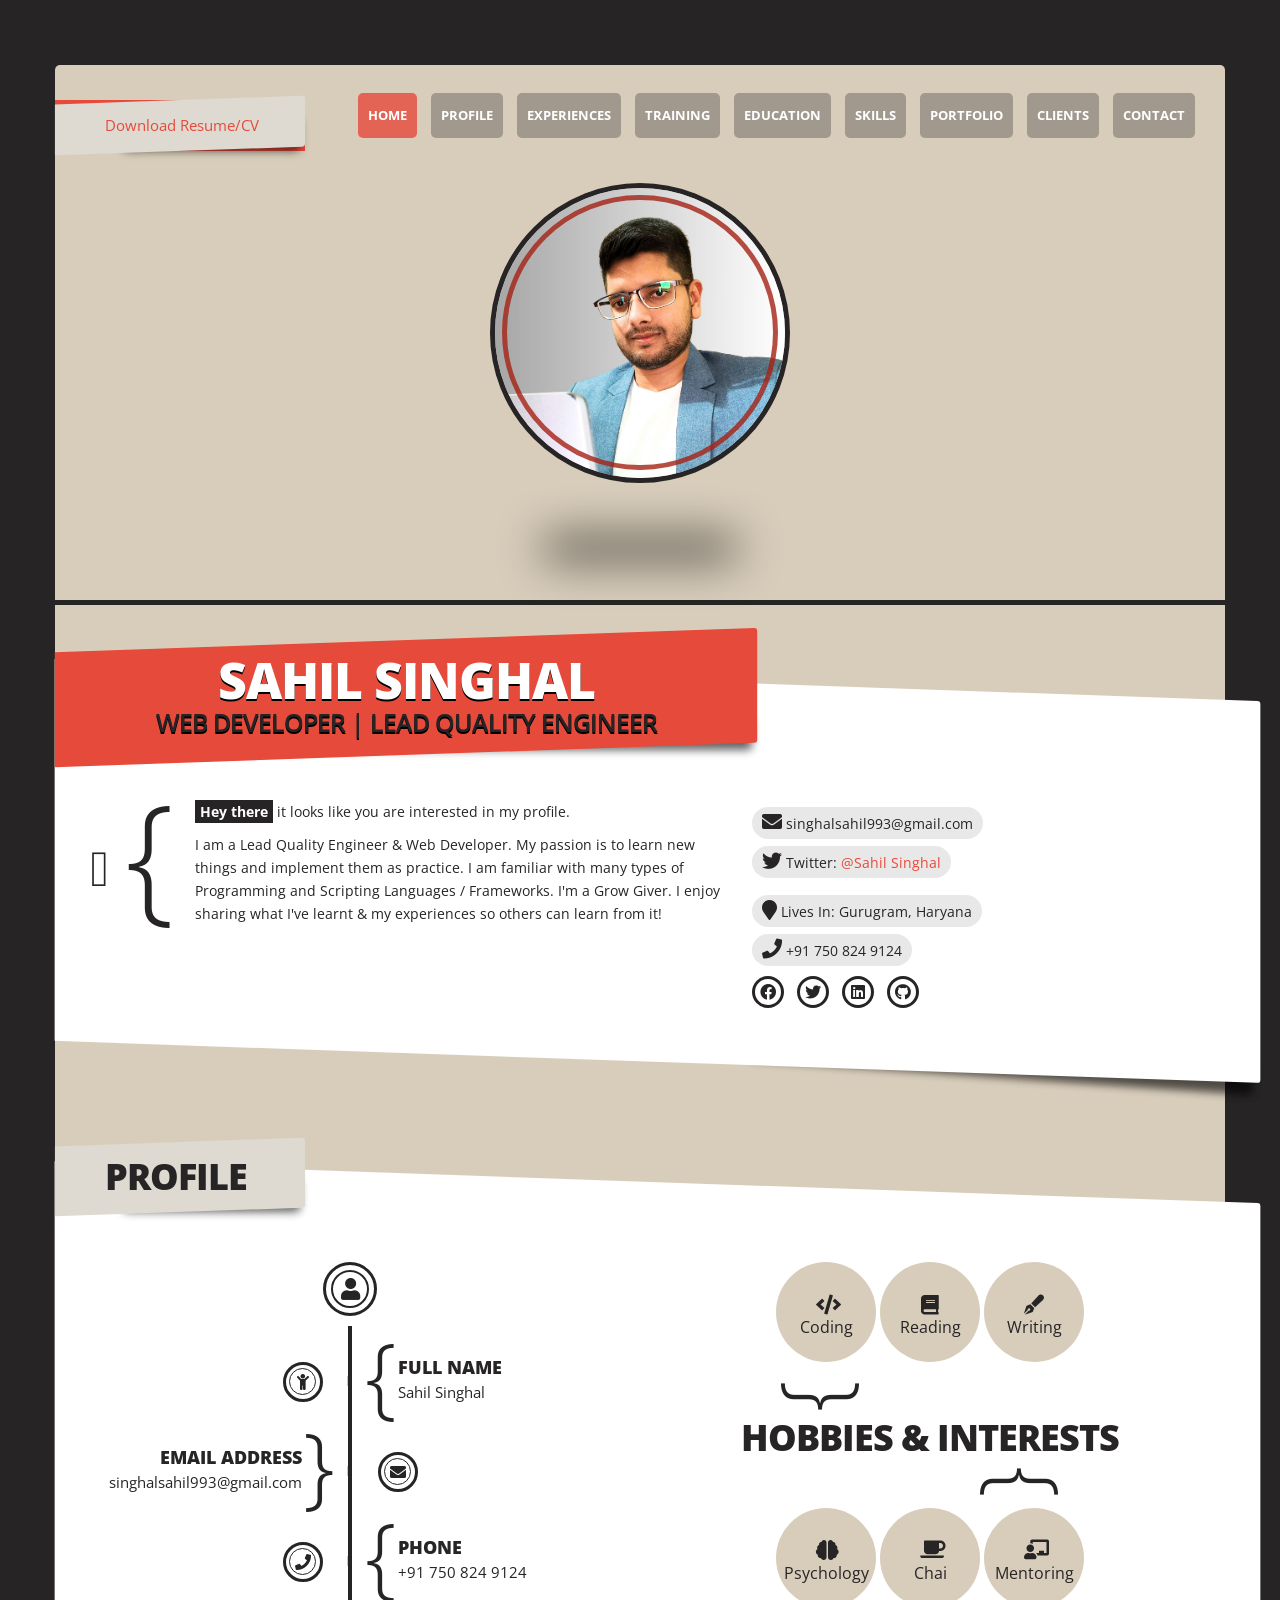
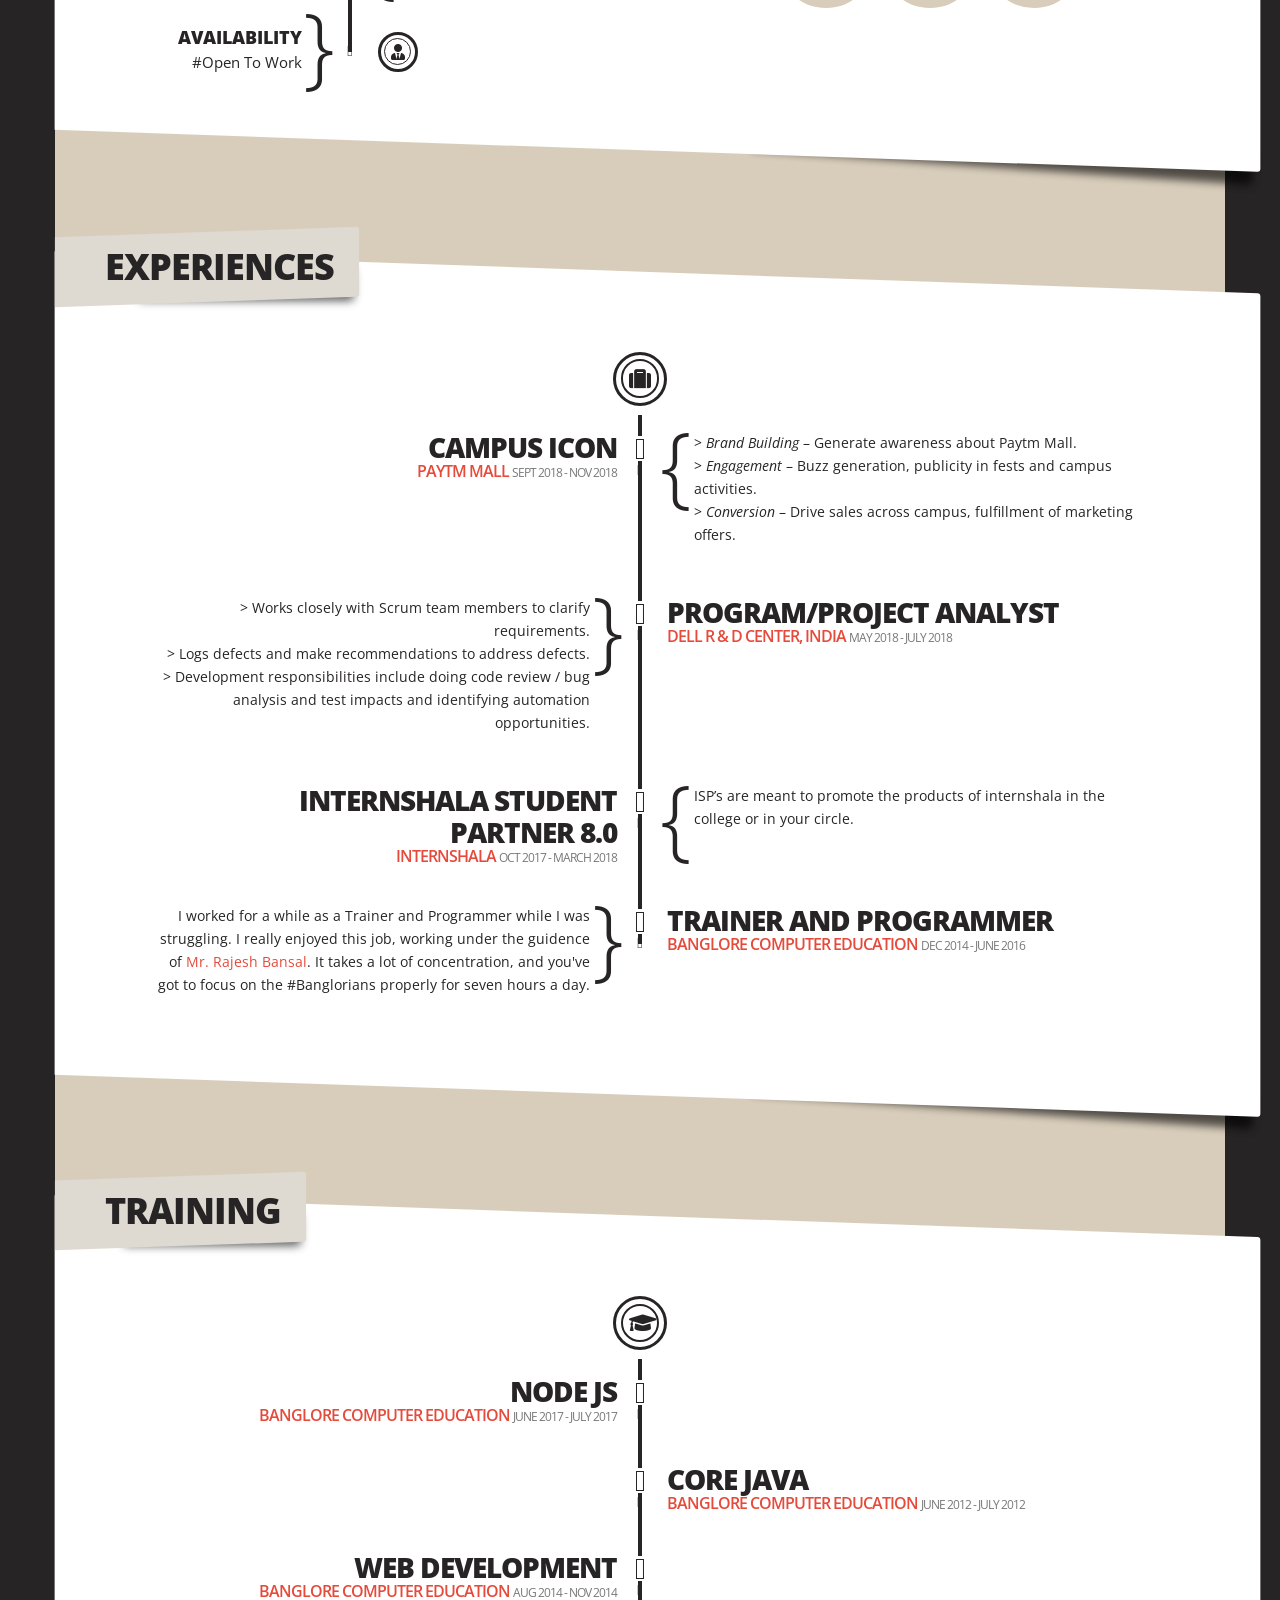
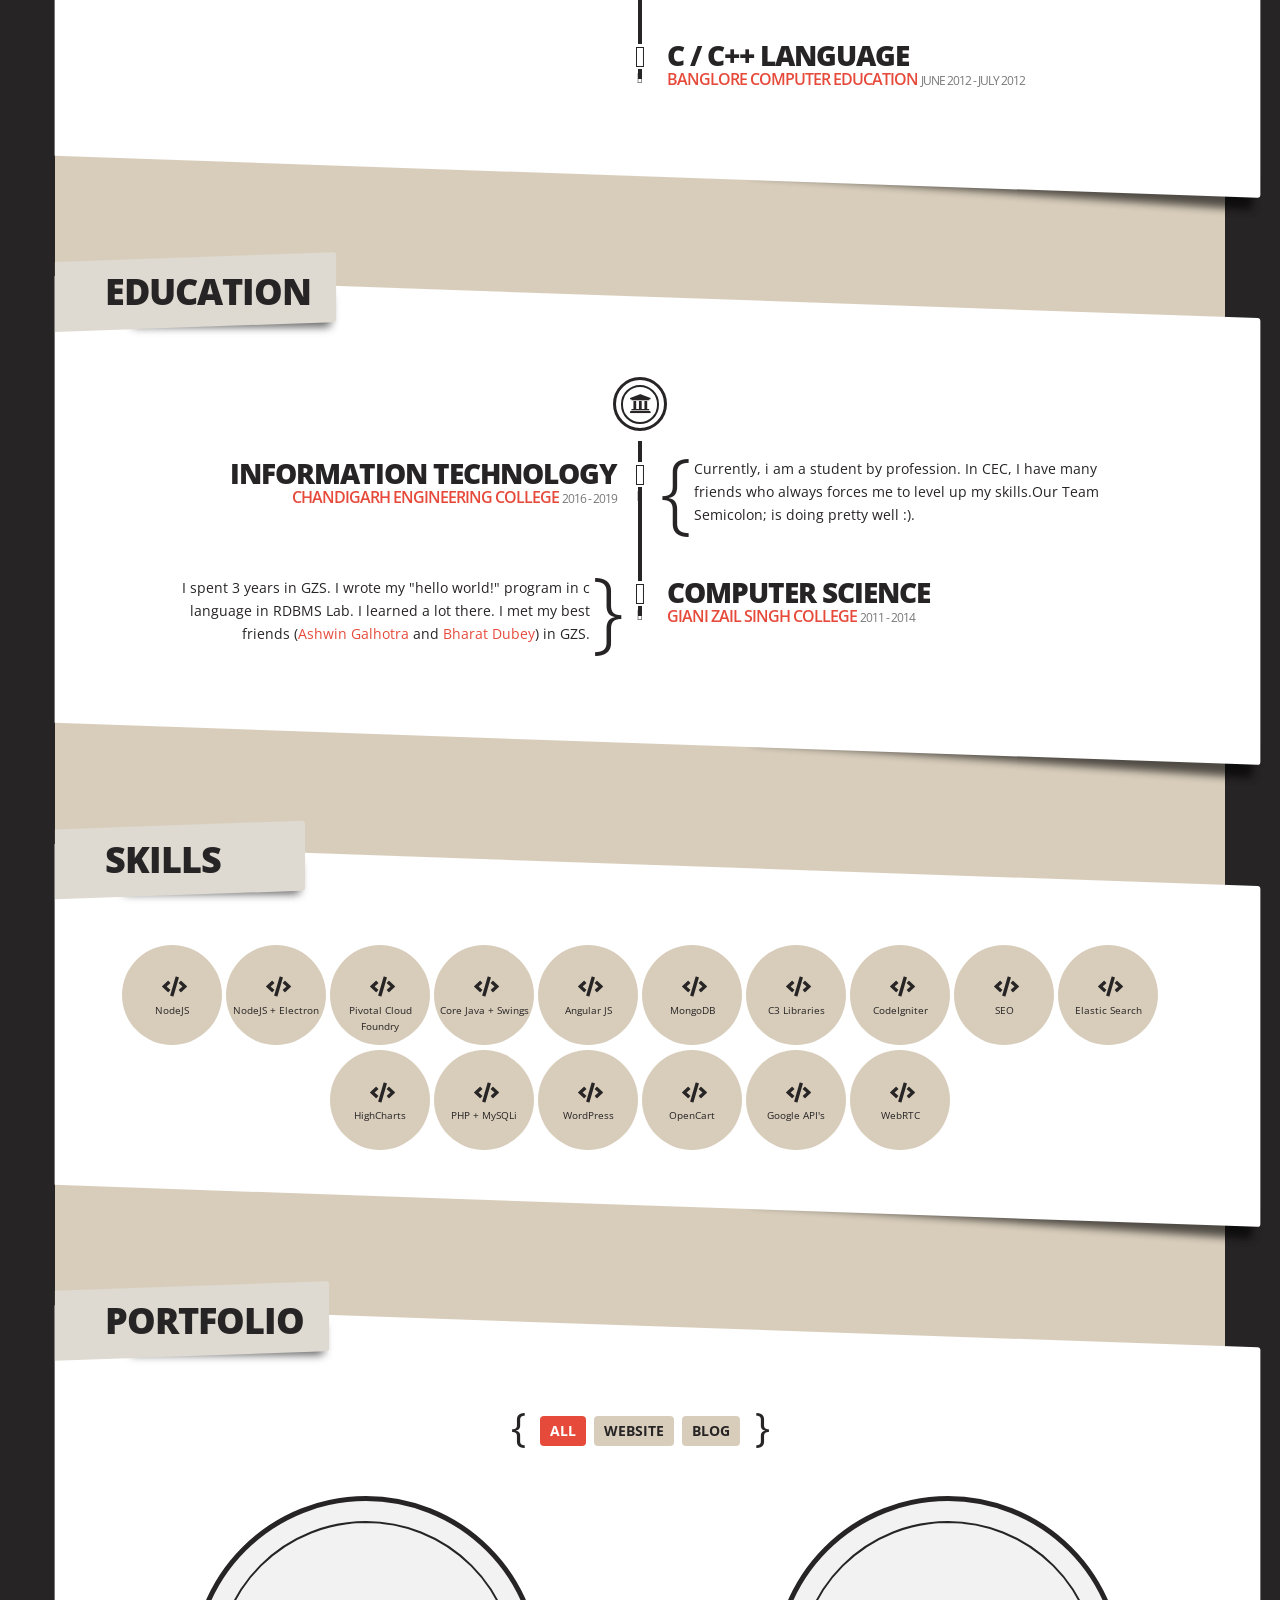
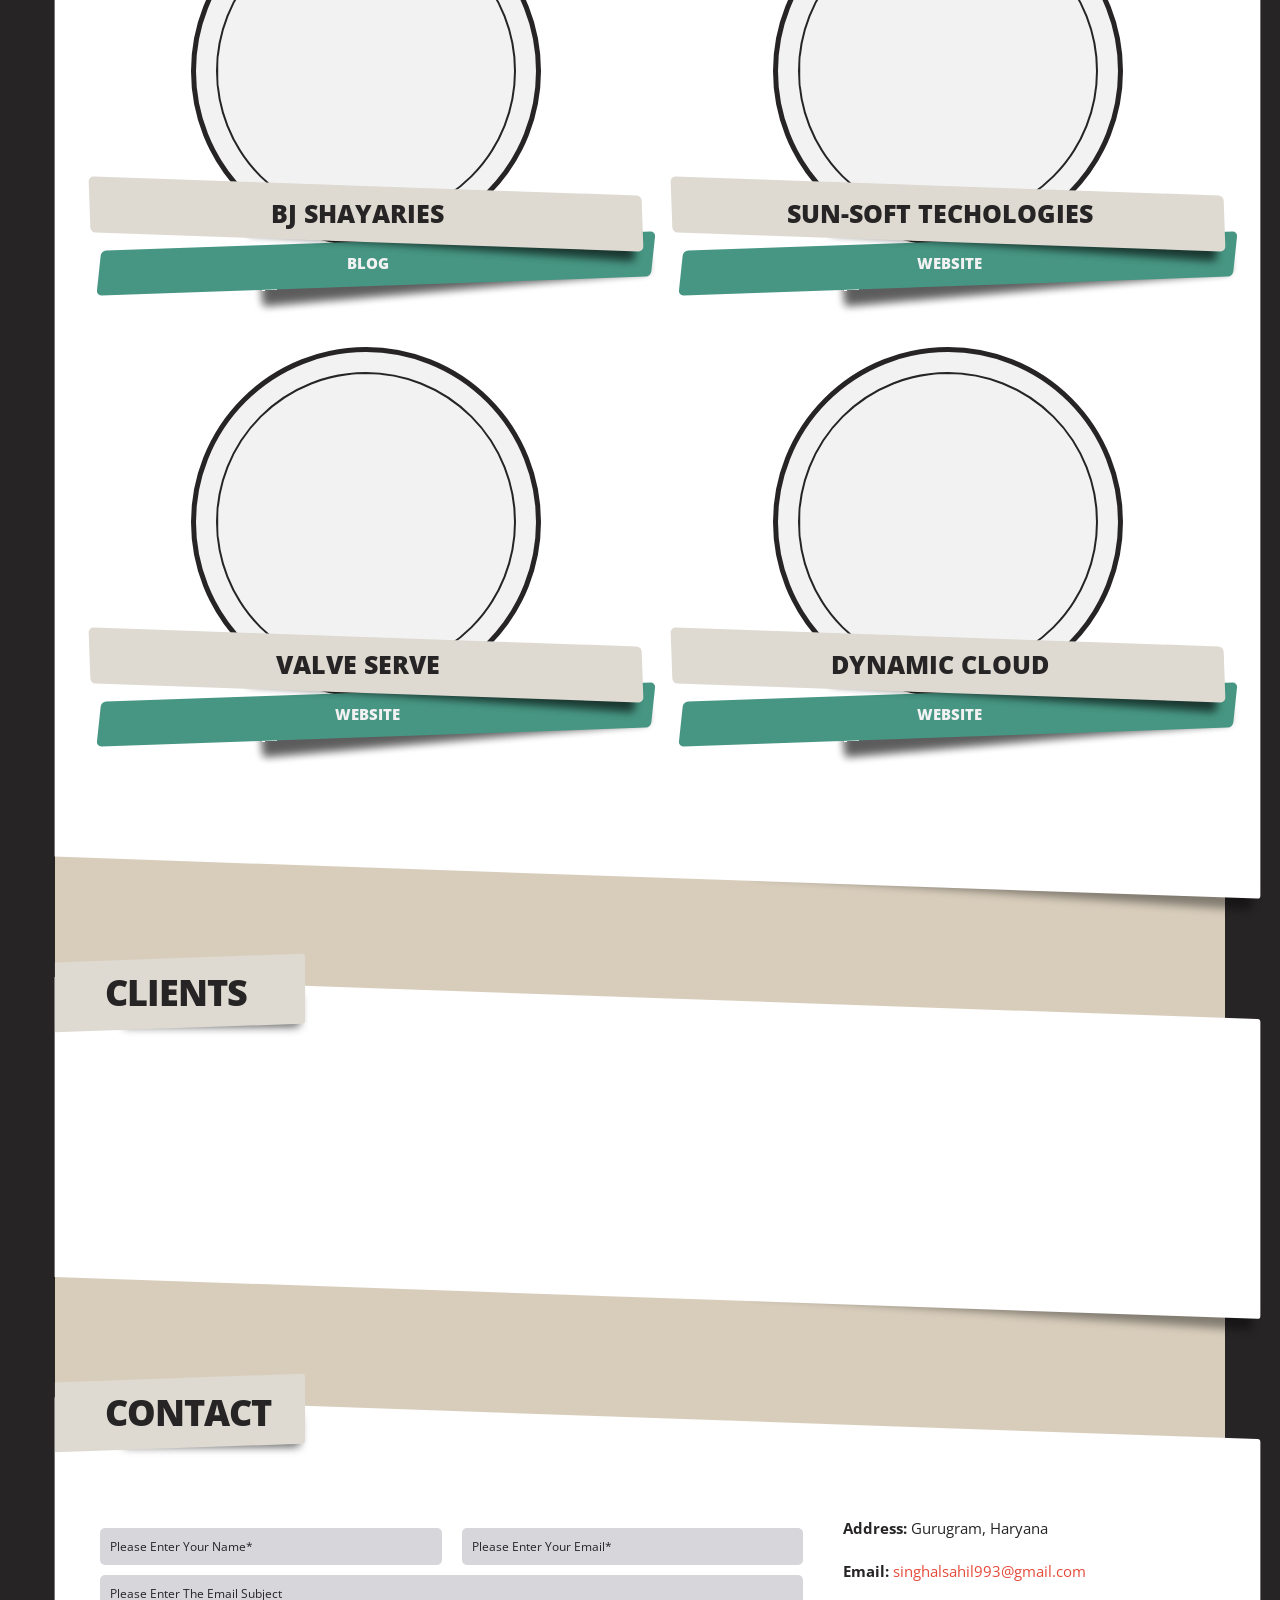
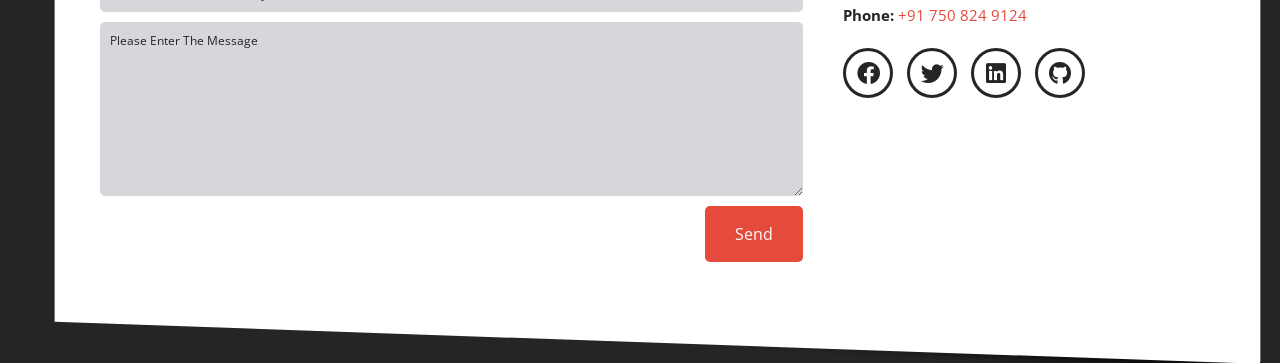
==== Backup.html @ 52795322 "Fixes" ====
<!DOCTYPE html>
<html>

<head>
  <meta http-equiv="Content-Type" content="text/html; charset=UTF-8">
  <title>Er.Sahil Singhal</title>
  <meta name="author" content="Sahil Singhal | Web Developer | Lead Quality Engineer">
  <meta name="keywords" content="Sahil Singhal, Web Developer & Lead Quality Engineer, Cognizant Technology Solutions">
  <meta name="robots" content="all">
  <link href="css" rel="stylesheet" type="text/css">
  <meta name="viewport" content="width=device-width, initial-scale=1.0">
  <link rel="stylesheet" href="./css/prettyPhoto.css">
  <link rel="stylesheet" href="./css/animate.css">
  <link rel="shortcut icon" href="favicon.ico" type="image/x-icon">
  <link rel="icon" href="favicon.ico" type="image/x-icon">
  <link rel="shortcut icon" href="favicon.ico">
  <link rel="apple-touch-icon" href="favicon.ico">
  <link rel="apple-touch-icon" sizes="72x72" href="favicon.ico">
  <link rel="apple-touch-icon" sizes="114x114" href="favicon.ico">
  <link rel="apple-touch-icon" sizes="144x144" href="favicon.ico">
  <link href='https://fonts.googleapis.com/css?family=Open+Sans:300,700,800,400,600' rel='stylesheet' type='text/css'>
  <link rel="stylesheet" href="https://use.fontawesome.com/releases/v5.3.1/css/all.css"
    integrity="sha384-mzrmE5qonljUremFsqc01SB46JvROS7bZs3IO2EmfFsd15uHvIt+Y8vEf7N7fWAU" crossorigin="anonymous">
  <link rel="stylesheet" href="./css/stylesheet.css">
  <script async src="https://www.googletagmanager.com/gtag/js?id=UA-109072875-1"></script>
  <script src="https://kit.fontawesome.com/14c52184c4.js" crossorigin="anonymous"></script>
  <script>
    window.dataLayer = window.dataLayer || [];
    function gtag() { dataLayer.push(arguments); }
    gtag('js', new Date());
    gtag('config', 'UA-109072875-1');
  </script>
</head>
<div class="wrapper">
  <div class="container">
    <header id="home">
      <div class="head-image bg-image"
        style="background-position: center center; background-image: url('images/head-image.jpg'); background-size: cover; background-repeat: no-repeat; height: 535px;">
        <div class="avatar wow bounceInDown animated" style="visibility: visible; animation-name: bounceInDown;">
          <img alt="avatar" src="images/Sahil Singhal.jpg" style="height:100%;">
        </div>
      </div>
      <div class="sticky-paper-head has-shadow" style="background-color: #e64a3b;">
        <div class="content">
          <a target="_blank" href="#">Download Resume/CV</a>
        </div>
        <div class="shadow"></div>
      </div>
      <div class="col-xs-12 nav-menu top-menu-holder">
        <nav class="hidden-xs visible-lg">
          <ul class="nav">
            <li class="active">
              <a href="#home" address="true">Home</a>
            </li>
            <li>
              <a href="#profile" address="true">Profile</a>
            </li>
            <li>
              <a href="#experiences" address="true">Experiences</a>
            </li>
            <li>
              <a href="#training" address="true">Training</a>
            </li>
            <li class="">
              <a href="#education" address="true">Education</a>
            </li>
            <li class="">
              <a href="#skills" address="true">Skills</a>
            </li>
            <li>
              <a href="#portfolio" address="true">Portfolio</a>
            </li>
            <li>
              <a href="#clients" address="true">Clients</a>
            </li>
            <li>
              <a href="#contact" address="true">Contact</a>
            </li>
          </ul>
        </nav>
        <select class="top-drop-menu nav visible-md visible-sm visible-xs hidden-lg">
          <option value="#home" selected="selected">
            Home
          </option>
          <option value="#profile">
            Profile
          </option>
          <option value="#experiences">
            Experiences
          </option>
          <option value="#training">
            Training
          </option>
          <option value="#education">
            Education
          </option>
          <option value="#skills">
            Skills
          </option>
          <option value="#portfolio">
            Portfolio
          </option>
          <option value="#clients">
            Clients
          </option>
          <option value="#contact">
            Contact
          </option>
        </select>
      </div>
    </header>
    <section id="info" class="big-name">
      <div class="sticky-paper-head has-shadow">
        <div class="content">
          <h1 id="websitename" style="color: #fff;">Sahil Singhal</h1>
          <div class="short-tag">
            Web Developer | Lead Quality Engineer
          </div>
        </div>
        <div class="shadow"></div>
      </div>
      <div class="sticky-paper-body has-shadow">
        <div class="content">
          <div class="row">
            <div class="col-xs-12 col-md-7">
              <div class="le-paragraph">
                <p>
                  <strong>Hey there</strong> it looks like you are interested in my profile.
                </p>
                <p>
                  I am a Lead Quality Engineer & Web Developer. My passion is to learn new things and implement them as
                  practice. I am familiar with many types of Programming and Scripting Languages / Frameworks. I'm a
                  Grow Giver. I enjoy sharing what I've learnt &amp;
                  my experiences so others can learn from it!
                </p>
              </div>
            </div>
            <div class="col-xs-12 col-md-5">
              <div class="tabled-info-holder">
                <ul class="info-holder">
                  <li>
                    <div class="info-item">
                      <i class="fa fa-envelope"></i>
                      <span style="text-transform: none;">singhalsahil993@gmail.com</span>
                    </div>
                  </li>
                  <li>
                    <div class="info-item">
                      <i class="fab fa-twitter"></i>
                      <span>Twitter: <a target="_blank" href="http://www.twitter.com">@Sahil Singhal</a></span>
                    </div>
                  </li>
                </ul>
                <ul class="info-holder">
                  <li>
                    <div class="info-item">
                      <i class="fa fa-map-marker"></i>
                      <span>Lives In: Gurugram, Haryana</span>
                    </div>
                  </li>
                  <li>
                    <div class="info-item">
                      <i class="fa fa-phone"></i>
                      <span>+91 750 824 9124</span>
                    </div>
                  </li>
                </ul>
                <div class="social-icons small">
                  <ul>
                    <li>
                      <a target="_blank" class="fab fa-facebook" href="https://www.facebook.com/Sahil Singhal"></a>
                    </li>
                    <li>
                      <a target="_blank" class="fab fa-twitter" href="https://twitter.com/Sahil Singhal"></a>
                    </li>
                    <li>
                      <a target="_blank" class="fab fa-linkedin"
                        href="https://www.linkedin.com/in/sahil-singhal-7911a9175/"></a>
                    </li>
                    <li>
                      <a target="_blank" class="fab fa-github" href="https://github.com/Sahil Singhal"></a>
                    </li>
                  </ul>
                </div>
              </div>
            </div>
          </div>
        </div>
        <div class="shadow"></div>
      </div>
    </section>
    <hr class="le-hr">
    <section id="profile">
      <div class="sticky-paper-head has-shadow">
        <div class="content">
          <h1>profile</h1>
        </div>
        <div class="shadow"></div>
      </div>
      <div class="sticky-paper-body has-shadow">
        <div class="content">
          <div class="row">
            <div class="col-xs-12 col-lg-6">
              <div class="timeline-holder wow bounceInUp animated"
                style="visibility: visible; animation-name: bounceInUp;">
                <div class="timeline-head">
                  <div class="icon">
                    <i class="fa fa-user"></i>
                  </div>
                </div>
                <div class="timeline-body">
                  <div class="profile-item timeline-item">
                    <div class="icon-item left">
                      <div class="circular-icon">
                        <i class="fa fa-child"></i>
                      </div>
                    </div>
                    <div class="profile-content timeline-content right">
                      <label>full name</label>
                      <div class="value">Sahil Singhal</div>
                    </div>
                  </div>
                  <div class="profile-item timeline-item">
                    <div class="icon-item right">
                      <div class="circular-icon">
                        <i class="fa fa-envelope"></i>
                      </div>
                    </div>
                    <div class="profile-content timeline-content left">
                      <label>email address</label>
                      <div class="value" style="text-transform: none;">singhalsahil993@gmail.com
                      </div>
                    </div>
                  </div>
                  <div class="profile-item timeline-item">
                    <div class="icon-item left">
                      <div class="circular-icon">
                        <i class="fa fa-phone"></i>
                      </div>
                    </div>
                    <div class="profile-content timeline-content right">
                      <label>Phone</label>
                      <div class="value">+91 750 824 9124</div>
                    </div>
                  </div>
                  <div class="profile-item timeline-item">
                    <div class="icon-item right">
                      <div class="circular-icon left">
                        <i class="fa fa-user-tie"></i>
                      </div>
                    </div>
                    <div class="profile-content timeline-content left">
                      <label>Availability</label>
                      <div class="value">#Open To Work</div>
                    </div>
                  </div>
                </div>
              </div>
            </div>
            <div class="col-xs-12 col-lg-6">
              <div class="interests-holder">
                <div class="interests-row big">
                  <ul>
                    <li class="wow bounceInDown animated" data-wow-delay="0.5s"
                      style="visibility: visible; animation-delay: 0.5s; animation-name: bounceInDown;">
                      <i class="fa fa-code"></i>
                      <span>Coding</span>
                    </li>
                    <li class="wow bounceInDown animated" data-wow-delay="0.6s"
                      style="visibility: visible; animation-delay: 0.6s; animation-name: bounceInDown;">
                      <i class="fa fa-book"></i>
                      <span>Reading</span>
                    </li>
                    <li class="wow bounceInDown animated" data-wow-delay="0.7s"
                      style="visibility: visible; animation-delay: 0.7s; animation-name: bounceInDown;">
                      <i class="fa fa-pen-fancy"></i>
                      <span>Writing</span>
                    </li>
                  </ul>
                </div>
                <div class="title wow fadeIn animated" style="visibility: visible; animation-name: fadeIn;">
                  <h1>hobbies &amp; interests</h1>
                </div>
                <div class="interests-row big">
                  <ul>
                    <li class="wow bounceInDown animated" data-wow-delay="0.2s"
                      style="visibility: visible; animation-delay: 0.2s; animation-name: bounceInDown;">
                      <i class="fa fa-brain"></i>
                      <span> Psychology </span>
                    </li>
                    <li class="wow bounceInDown animated" data-wow-delay="0.3s"
                      style="visibility: visible; animation-delay: 0.3s; animation-name: bounceInDown;">
                      <i class="fa fa-coffee"></i>
                      <span>Chai</span>
                    </li>
                    <li class="wow bounceInDown animated" data-wow-delay="0.4s"
                      style="visibility: visible; animation-delay: 0.4s; animation-name: bounceInDown;">
                      <i class="fa fa-chalkboard-teacher"></i>
                      <span>Mentoring</span>
                    </li>
                  </ul>
                </div>
              </div>
            </div>
          </div>
        </div>
        <div class="shadow"></div>
      </div>
    </section>
    <hr class="le-hr">
    <section id="experiences">
      <div class="sticky-paper-head has-shadow">
        <div class="content">
          <h1>experiences</h1>
        </div>
        <div class="shadow"></div>
      </div>
      <div class="sticky-paper-body has-shadow">
        <div class="content">
          <div class="row">
            <div class="col-xs-12">
              <div class="timeline-holder wow bounceInUp animated"
                style="visibility: visible; animation-name: bounceInUp;">
                <div class="timeline-head event-head">
                  <div class="icon">
                    <i class="fa fa-suitcase"></i>
                  </div>
                </div>
                <div class="timeline-body">
                  <div class="event-item timeline-item">
                    <div class="event-title left">
                      <h1>Campus Icon</h1>
                      <h4><a href="https://paytmmall.com/" target="_blank">Paytm Mall</a> <small>Sept 2018 - Nov
                          2018</small></h4>
                    </div>
                    <div class="event-content timeline-content right">
                      <p>
                        > <em>Brand Building​</em> – Generate awareness about Paytm Mall.
                        <br> > <em>Engagement​ ​</em>– Buzz generation, publicity in fests and campus activities.
                        <br> > <em>Conversion​</em> ​– Drive sales across campus, fulfillment of marketing offers.
                      </p>
                    </div>
                  </div>
                  <div class="event-item timeline-item">
                    <div class="event-content timeline-content left">
                      <p>
                        &gt; Works closely with Scrum team members to clarify requirements.
                        <br> &gt; Logs defects and make recommendations to address defects.
                        <br> &gt; Development responsibilities include doing code review / bug analysis and test impacts
                        and identifying automation opportunities.
                      </p>
                    </div>
                    <div class="event-title right">
                      <h1>Program/Project Analyst</h1>
                      <h4><a href="https://goo.gl/maps/J6qyuj6RqC42" target="_blank">Dell R &amp; D Center, India</a>
                        <small>May 2018 - July 2018</small>
                      </h4>
                    </div>
                  </div>
                  <div class="event-item timeline-item">
                    <div class="event-title left">
                      <h1>Internshala Student Partner 8.0</h1>
                      <h4><a href="http://internshala.com/" target="_blank">Internshala</a> <small>Oct 2017 - March
                          2018</small></h4>
                    </div>
                    <div class="event-content timeline-content right">
                      <p>
                        ISP’s are meant to promote the products of internshala in the college or in your circle.
                      </p>
                    </div>
                  </div>
                  <div class="event-item timeline-item">
                    <div class="event-content timeline-content left">
                      <p>
                        I worked for a while as a Trainer and Programmer while I was struggling. I really enjoyed this
                        job, working under the guidence of <a href="https://www.facebook.com/rajesh.scjp"
                          target="_blank">Mr. Rajesh Bansal</a>.
                        It takes a lot of concentration, and you've got to focus on the #Banglorians properly for seven
                        hours a day.
                      </p>
                    </div>
                    <div class="event-title right">
                      <h1>Trainer and Programmer</h1>
                      <h4><a href="http://banglorecomputereducation.com/" target="_blank">Banglore Computer
                          Education</a> <small>Dec 2014 - June 2016</small></h4>
                    </div>
                  </div>
                </div>
              </div>
            </div>
          </div>
        </div>
        <div class="shadow"></div>
      </div>
    </section>
    <hr class="le-hr">
    <section id="training">
      <div class="sticky-paper-head has-shadow">
        <div class="content">
          <h1>Training</h1>
        </div>
        <div class="shadow"></div>
      </div>
      <div class="sticky-paper-body has-shadow">
        <div class="content">
          <div class="row">
            <div class="col-xs-12">
              <div class="timeline-holder wow bounceInUp animated"
                style="visibility: visible; animation-name: bounceInUp;">
                <div class="timeline-head event-head">
                  <div class="icon">
                    <i class="fa fa-graduation-cap"></i>
                  </div>
                </div>
                <div class="timeline-body">
                  <!--Node Js-->
                  <div class="event-item timeline-item">
                    <div class="event-title left">
                      <h1>Node Js</h1>
                      <h4><a href="http://banglorecomputereducation.com/" target="_blank">Banglore Computer
                          Education</a> <small>June 2017 - July 2017</small></h4>
                    </div>
                  </div>
                  <!--Core Java-->
                  <div class="event-item timeline-item">
                    <div class="event-content timeline-content left myleft"></div>
                    <div class="event-title right">
                      <h1>Core Java</h1>
                      <h4><a href="http://banglorecomputereducation.com/" target="_blank">Banglore Computer
                          Education</a> <small>June 2012 - July 2012</small></h4>
                    </div>
                  </div>
                  <!--Web Development-->
                  <div class="event-item timeline-item">
                    <div class="event-title left">
                      <h1>Web Development</h1>
                      <h4><a href="http://banglorecomputereducation.com/" target="_blank">Banglore Computer
                          Education</a> <small>Aug 2014 - Nov 2014</small></h4>
                    </div>
                  </div>
                  <!--C/C++-->
                  <div class="event-item timeline-item">
                    <div class="event-content timeline-content left myleft"></div>
                    <div class="event-title right">
                      <h1>C / C++ Language</h1>
                      <h4><a href="http://banglorecomputereducation.com/" target="_blank">Banglore Computer
                          Education</a> <small>June 2012 - July 2012</small></h4>
                    </div>
                  </div>
                </div>
              </div>
            </div>
          </div>
        </div>
        <div class="shadow"></div>
      </div>
    </section>
    <hr class="le-hr">
    <section id="education">
      <div class="sticky-paper-head has-shadow">
        <div class="content">
          <h1>education</h1>
        </div>
        <div class="shadow"></div>
      </div>
      <div class="sticky-paper-body has-shadow">
        <div class="content">
          <div class="row">
            <div class="col-xs-12">
              <div class="timeline-holder wow bounceInUp animated"
                style="visibility: visible; animation-name: bounceInUp;">
                <div class="timeline-head event-head">
                  <div class="icon">
                    <i class="fa fa-university"></i>
                  </div>
                </div>
                <div class="timeline-body">
                  <div class="event-item timeline-item">
                    <div class="event-title left">
                      <h1>information technology</h1>
                      <h4><a href="http://www.cgc.edu.in/" target="_blank">Chandigarh Engineering College </a><small>
                          2016 - 2019</small></h4>
                    </div>
                    <div class="event-content timeline-content right">
                      <p>
                        Currently, i am a student by profession. In CEC, I have many friends who always forces me to
                        level up my skills.Our Team Semicolon; is doing pretty well :).
                      </p>
                    </div>
                  </div>
                  <div class="event-item timeline-item">
                    <div class="event-content timeline-content left">
                      <p>
                        I spent 3 years in GZS. I wrote my "hello world!" program in c language in RDBMS Lab. I learned
                        a lot there. I met my best friends (<a href="https://www.facebook.com/ashwin.galhotra"
                          target="_blank">Ashwin Galhotra</a> and <a href="https://www.facebook.com/bhanu.dubey.338"
                          target="_blank"> Bharat Dubey</a>) in GZS.
                      </p>
                    </div>
                    <div class="event-title right">
                      <h1>Computer Science</h1>
                      <h4><a href="http://gzscampus.org/" target="_blank">Giani Zail Singh College </a> <small>2011 -
                          2014</small></h4>
                    </div>
                  </div>
                </div>
              </div>
            </div>
          </div>
        </div>
        <div class="shadow"></div>
      </div>
    </section>
    <hr class="le-hr">
    <section id="skills">
      <div class="sticky-paper-head has-shadow">
        <div class="content">
          <h1>skills</h1>
        </div>
        <div class="shadow"></div>
      </div>
      <div class="sticky-paper-body has-shadow">
        <div class="content">
          <div class="row">
            <div class="col-xs-12">
              <div class="interests-row big">
                <ul id="skillslist">
                  <a href="https://nodejs.org/" target="_blank">
                    <li class="wow bounceInDown animated animated" data-wow-delay="0.5s"
                      style="visibility: visible; animation-delay: 0.5s; animation-name: bounceInDown;">
                      <i class="fa fa-code"></i>
                      <span>NodeJS</span>
                    </li>
                  </a>
                  <a href="https://electron.atom.io/" target="_blank">
                    <li class="wow bounceInDown animated animated" data-wow-delay="0.5s"
                      style="visibility: visible; animation-delay: 0.5s; animation-name: bounceInDown;">
                      <i class="fa fa-code"></i>
                      <span>NodeJS + Electron</span>
                    </li>
                  </a>
                  <a href="http://www.pivotal.io/" target="_blank">
                    <li class="wow bounceInDown animated animated" data-wow-delay="0.5s"
                      style="visibility: visible; animation-delay: 0.5s; animation-name: bounceInDown;">
                      <i class="fa fa-code"></i>
                      <span>Pivotal Cloud Foundry</span>
                    </li>
                  </a>
                  <a href="https://www.java.com/en/" target="_blank">
                    <li class="wow bounceInDown animated animated" data-wow-delay="0.5s"
                      style="visibility: visible; animation-delay: 0.5s; animation-name: bounceInDown;">
                      <i class="fa fa-code"></i>
                      <span>Core Java + Swings</span>
                    </li>
                  </a>
                  <a href="https://angularjs.org/" target="_blank">
                    <li class="wow bounceInDown animated animated" data-wow-delay="0.5s"
                      style="visibility: visible; animation-delay: 0.5s; animation-name: bounceInDown;">
                      <i class="fa fa-code"></i>
                      <span>Angular JS</span>
                    </li>
                  </a>
                  <a href="https://www.mongodb.com/" target="_blank">
                    <li class="wow bounceInDown animated animated" data-wow-delay="0.5s"
                      style="visibility: visible; animation-delay: 0.5s; animation-name: bounceInDown;">
                      <i class="fa fa-code"></i>
                      <span>MongoDB</span>
                    </li>
                  </a>
                  <a href="http://www.c3js.org/" target="_blank">
                    <li class="wow bounceInDown animated animated" data-wow-delay="0.5s"
                      style="visibility: visible; animation-delay: 0.5s; animation-name: bounceInDown;">
                      <i class="fa fa-code"></i>
                      <span>C3 Libraries</span>
                    </li>
                  </a>
                  <a href="https://www.codeigniter.com/" target="_blank">
                    <li class="wow bounceInDown animated animated" data-wow-delay="0.5s"
                      style="visibility: visible; animation-delay: 0.5s; animation-name: bounceInDown;">
                      <i class="fa fa-code"></i>
                      <span>CodeIgniter</span>
                    </li>
                  </a>
                  <a href="http://searchengineland.com/guide/what-is-seo" target="_blank">
                    <li class="wow bounceInDown animated animated" data-wow-delay="0.5s"
                      style="visibility: visible; animation-delay: 0.5s; animation-name: bounceInDown;">
                      <i class="fa fa-code"></i>
                      <span>SEO</span>
                    </li>
                  </a>
                  <a href="http://www.elastic.co/" target="_blank">
                    <li class="wow bounceInDown animated animated" data-wow-delay="0.5s"
                      style="visibility: visible; animation-delay: 0.5s; animation-name: bounceInDown;">
                      <i class="fa fa-code"></i>
                      <span>Elastic Search</span>
                    </li>
                  </a>
                  <a href="http://www.highcharts.com/" target="_blank">
                    <li class="wow bounceInDown animated animated" data-wow-delay="0.5s"
                      style="visibility: visible; animation-delay: 0.5s; animation-name: bounceInDown;">
                      <i class="fa fa-code"></i>
                      <span>HighCharts</span>
                    </li>
                  </a>
                  <a href="https://www.tutorialspoint.com/php/php_and_mysql.htm" target="_blank">
                    <li class="wow bounceInDown animated animated" data-wow-delay="0.5s"
                      style="visibility: visible; animation-delay: 0.5s; animation-name: bounceInDown;">
                      <i class="fa fa-code"></i>
                      <span>PHP + MySQLi</span>
                    </li>
                  </a>
                  <a href="https://wordpress.org/" target="_blank">
                    <li class="wow bounceInDown animated animated" data-wow-delay="0.5s"
                      style="visibility: visible; animation-delay: 0.5s; animation-name: bounceInDown;">
                      <i class="fa fa-code"></i>
                      <span>WordPress</span>
                    </li>
                  </a>
                  <a href="https://www.opencart.com/" target="_blank">
                    <li class="wow bounceInDown animated animated" data-wow-delay="0.5s"
                      style="visibility: visible; animation-delay: 0.5s; animation-name: bounceInDown;">
                      <i class="fa fa-code"></i>
                      <span>OpenCart</span>
                    </li>
                  </a>
                  <a href="https://developers.google.com/maps/" target="_blank">
                    <li class="wow bounceInDown animated animated" data-wow-delay="0.5s"
                      style="visibility: visible; animation-delay: 0.5s; animation-name: bounceInDown;">
                      <i class="fa fa-code"></i>
                      <span>Google API's</span>
                    </li>
                  </a>
                  <a href="https://webrtc.org/" target="_blank">
                    <li class="wow bounceInDown animated animated" data-wow-delay="0.5s"
                      style="visibility: visible; animation-delay: 0.5s; animation-name: bounceInDown;">
                      <i class="fa fa-code"></i>
                      <span>WebRTC</span>
                    </li>
                  </a>
                </ul>
              </div>
            </div>
          </div>
        </div>
        <div class="shadow"></div>
      </div>
    </section>
    <hr class="le-hr">
    <section id="portfolio">
      <div class="sticky-paper-head has-shadow">
        <div class="content">
          <h1>portfolio</h1>
        </div>
        <div class="shadow"></div>
      </div>
      <div class="sticky-paper-body has-shadow">
        <div class="content">
          <div class="row">
            <div class="col-xs-12 col-md-12 col-lg-12 col-sm-12">
              <div class="portfolio-holder">
                <div id="filters" class="group-selectors">
                  <a class="active" href="#all" data-filter="*">all<span></span></a>
                  <a href="#website" data-filter=".website">Website<span></span></a>
                  <a href="#blog" data-filter=".blog">Blog<span></span></a>
                </div>
                <div id="portfolio-grid" class="row isotope"
                  style="position: relative; overflow: hidden; height: 916px;">
                  <figure class="col-xs-12 col-sm-6 col-md-6 portfolio-item blog isotope-item"
                    style="position: absolute; left: 0px; top: 0px; transform: translate(0px, 0px);">
                    <a href="https://bjshayaries.wordpress.com/" target="_blank">
                      <img alt="" src="images/work01.jpg" height="320" width="320">
                    </a>
                    <div class="holder">
                      <div class="paper  has-shadow title">
                        <div class="content">
                          Bj Shayaries
                        </div>
                        <div class="shadow"></div>
                      </div>
                      <div class="paper has-shadow category">
                        <div class="content">
                          Blog
                        </div>
                        <div class="shadow"></div>
                      </div>
                    </div>
                  </figure>
                  <figure class="col-xs-12 col-sm-6 col-md-6 portfolio-item website isotope-item"
                    style="position: absolute; left: 0px; top: 0px; transform: translate(388px, 0px);">
                    <a href="http://sun-softtech.com/" target="_blank">
                      <img alt="" src="images/work02.jpg" height="320" width="320">
                    </a>
                    <div class="holder">
                      <div class="paper has-shadow title">
                        <div class="content">
                          Sun-Soft Techologies
                        </div>
                        <div class="shadow"></div>
                      </div>
                      <div class="paper has-shadow category">
                        <div class="content">
                          Website
                        </div>
                        <div class="shadow"></div>
                      </div>
                    </div>
                  </figure>
                  <figure class="col-xs-12 col-sm-6 col-md-6 portfolio-item website isotope-item"
                    style="position: absolute; left: 0px; top: 0px; transform: translate(776px, 0px);">
                    <a href="http://valveserve.sa/" target="_blank">
                      <img alt="" src="images/work04.jpg" height="320" width="320">
                    </a>
                    <div class="holder">
                      <div class="paper has-shadow title">
                        <div class="content">
                          Valve Serve
                        </div>
                        <div class="shadow"></div>
                      </div>
                      <div class="paper has-shadow category">
                        <div class="content">
                          Website
                        </div>
                        <div class="shadow"></div>
                      </div>
                    </div>
                  </figure>
                  <figure class="col-xs-12 col-sm-6 col-md-6 portfolio-item website  isotope-item"
                    style="position: absolute; left: 0px; top: 0px; transform: translate(0px, 458px);">
                    <a href="http://dynamiccloud.com/" target="_blank">
                      <img alt="" src="images/work03.jpg" height="320" width="320">
                    </a>
                    <div class="holder">
                      <div class="paper has-shadow title">
                        <div class="content">
                          Dynamic Cloud
                        </div>
                        <div class="shadow"></div>
                      </div>
                      <div class="paper has-shadow category">
                        <div class="content">
                          Website
                        </div>
                        <div class="shadow"></div>
                      </div>
                    </div>
                  </figure>
                </div>
              </div>
            </div>
          </div>
        </div>
      </div>
    </section>
    <hr class="le-hr">
    <section id="clients">
      <div class="sticky-paper-head has-shadow">
        <div class="content">
          <h1>CLIENTS</h1>
        </div>
        <div class="shadow"></div>
      </div>
      <div class="sticky-paper-body has-shadow">
        <div class="content">
          <div class="row" style="background-color: white;">
            <div class="col-md-offset-1 col-sm-offset-1 col-lg-offset-1 col-md-2 col-lg-2 col-sm-2 col-xs-4"
              style="-webkit-filter: grayscale(100%); /* Safari 6.0 - 9.0 */
                filter: grayscale(90%); background-image: url('images/clients/Client 01.JPG'); background-size: contain; height:150px; background-repeat: no-repeat; background-color: #fff; background-position: center;">
            </div>
            <div class="col-md-offset-1 col-sm-offset-1 col-lg-offset-1 col-md-2 col-lg-2 col-sm-2 col-xs-4"
              style="-webkit-filter: grayscale(100%); /* Safari 6.0 - 9.0 */
                filter: grayscale(90%); background-image: url('images/clients/Client 6.jpg'); background-size: contain; height:150px; background-repeat: no-repeat; background-color: #fff; background-position: center;">
            </div>
            <div class="col-md-2 col-lg-2 col-sm-2 col-xs-4"
              style="-webkit-filter: grayscale(100%); /* Safari 6.0 - 9.0 */
                filter: grayscale(90%); background-image: url('images/clients/Client 5.png'); background-size: contain; height:150px; background-repeat: no-repeat; background-color: #fff; background-position: center;">
            </div>
            <div class="col-md-2 col-lg-2 col-sm-2 col-xs-4"
              style="-webkit-filter: grayscale(100%); /* Safari 6.0 - 9.0 */
                filter: grayscale(90%); background-image: url('images/clients/Client 3.png'); background-size: contain; height:150px; background-repeat: no-repeat; background-color: #fff; background-position: center;">
            </div>
            <div class="col-md-2 col-lg-2 col-sm-2 col-xs-4"
              style="-webkit-filter: grayscale(100%); /* Safari 6.0 - 9.0 */
                filter: grayscale(90%); background-image: url('images/clients/Client 4.png'); background-size: contain; height:150px; background-repeat: no-repeat; background-color: #fff; background-position: center;">
            </div>

          </div>
        </div>
      </div>
    </section>
    <hr class="le-hr">
    <section id="contact">
      <div class="sticky-paper-head has-shadow">
        <div class="content">
          <h1>contact</h1>
        </div>
        <div class="shadow"></div>
      </div>
      <div class="sticky-paper-body has-shadow">
        <div class="content">
          <div class="row row-contact">
            <div class="col-xs-12 col-md-8">
              <div class="contact-form-holder">
                <div class="message-box"></div>
                <form id="myform" method="post" class="contact-form" novalidate="novalidate">
                  <div class="col-xs-12 col-sm-6 no-margin">
                    <div class="control-group">
                      <div class="controls">
                        <input id="cname" data-placeholder="Please Enter Your Name*" name="from" size="25"
                          class="le-input required col-xs-12 placeholder">
                      </div>
                    </div>
                  </div>
                  <div class="col-xs-12 col-sm-6 no-margin">
                    <div class="control-group">
                      <div class="controls">
                        <input id="cemail" data-placeholder="Please Enter Your Email*" name="reply_to"
                          class="le-input required email col-xs-12 placeholder">
                      </div>
                    </div>
                  </div>
                  <div class="col-xs-12 no-margin">
                    <div class="control-group">
                      <div class="controls">
                        <input id="subject" data-placeholder="Please Enter The Email Subject" name="subject" size="25"
                          class="le-input col-xs-12 placeholder">
                      </div>
                    </div>
                  </div>
                  <div class="col-xs-12 no-margin">
                    <div class="control-group">
                      <div class="controls">
                        <textarea id="ccomment" data-placeholder="Please Enter The Message"
                          class="le-input col-xs-12 no-margin placeholder" name="message" rows="9" cols="5"></textarea>
                      </div>
                    </div>
                  </div>
                  <div class="col-xs-12 no-margin">
                    <div class="button-holder">
                      <input class="submit le-btn big" type="submit" value="send" name="submit">
                    </div>
                    <div id="loading" style="display:none;" class="pull-right">
                      <img alt="" src="images/loader.gif">
                    </div>
                  </div>
                </form>
              </div>
            </div>
            <div class="col-xs-12 col-md-4">
              <div class="contact-info">
                <ul>
                  <li>
                    <label>Address:</label> Gurugram, Haryana
                  </li>
                  <li>
                    <label>Email:</label>
                    <a href="#">singhalsahil993@gmail.com</a>
                  </li>
                  <li>
                    <label>Phone:</label>
                    <a href="#">+91 750 824 9124</a>
                  </li>
                </ul>
                <div class="social-icons">
                  <ul>
                    <li>
                      <a target="_blank" class="fab fa-facebook" href="https://www.facebook.com/Sahil Singhal"></a>
                    </li>
                    <li>
                      <a target="_blank" class="fab fa-twitter" href="https://twitter.com/Sahil Singhal"></a>
                    </li>
                    <li>
                      <a target="_blank" class="fab fa-linkedin"
                        href="https://www.linkedin.com/in/sahil-singhal-7911a9175/"></a>
                    </li>
                    <li>
                      <a target="_blank" class="fab fa-github" href="https://github.com/Sahil Singhal"></a>
                    </li>
                  </ul>
                </div>
              </div>
            </div>
          </div>
        </div>
        <div class="shadow"></div>
      </div>
    </section>
  </div>
</div>
<a class="goto-top" href="#gotop" style="opacity: 1;"></a>
<script src="js/jquery-1.11.1.min.js"></script>
<script src="js/jquery-migrate-1.2.1.min.js"></script>
<script src="js/bootstrap.min.js"></script>
<script type="text/javascript" src="js/css_browser_selector.js"></script>
<script type="text/javascript" src="js/jquery.easing-1.3.js"></script>
<script type="text/javascript" src="js/jquery.prettyPhoto.js"></script>
<script type="text/javascript" src="js/jquery.validate.js"></script>
<script type="text/javascript" src="js/jquery.address-1.5.min.js"></script>
<script type="text/javascript" src="js/jquery.isotope.min.js"></script>
<script type="text/javascript" src="js/jquery.circliful.min.js"></script>
<script type="text/javascript" src="js/wow.min.js"></script>
<script type="text/javascript" src="js/jquery.circliful.min.js"></script>
<script type="text/javascript" src="js/script.js"></script>
<script type="text/javascript" src="https://cdn.emailjs.com/sdk/2.2.4/email.min.js"></script>
<!--Start of Tawk.to Script-->
<script type="text/javascript">
  var Tawk_API = Tawk_API || {}, Tawk_LoadStart = new Date();
  (function () {
    var s1 = document.createElement("script"), s0 = document.getElementsByTagName("script")[0];
    s1.async = true;
    s1.src = 'https://embed.tawk.to/5bafd8ee8a438d2b0cdfdb4d/default';
    s1.charset = 'UTF-8';
    s1.setAttribute('crossorigin', '*');
    s0.parentNode.insertBefore(s1, s0);
  })();
  (function () {
    emailjs.init("user_3jMofxWFiO1gPqHNfd5T7");
  })();
</script>
<!--End of Tawk.to Script-->
<script type="text/javascript" src="js/email.js"></script>
</body>

</html>
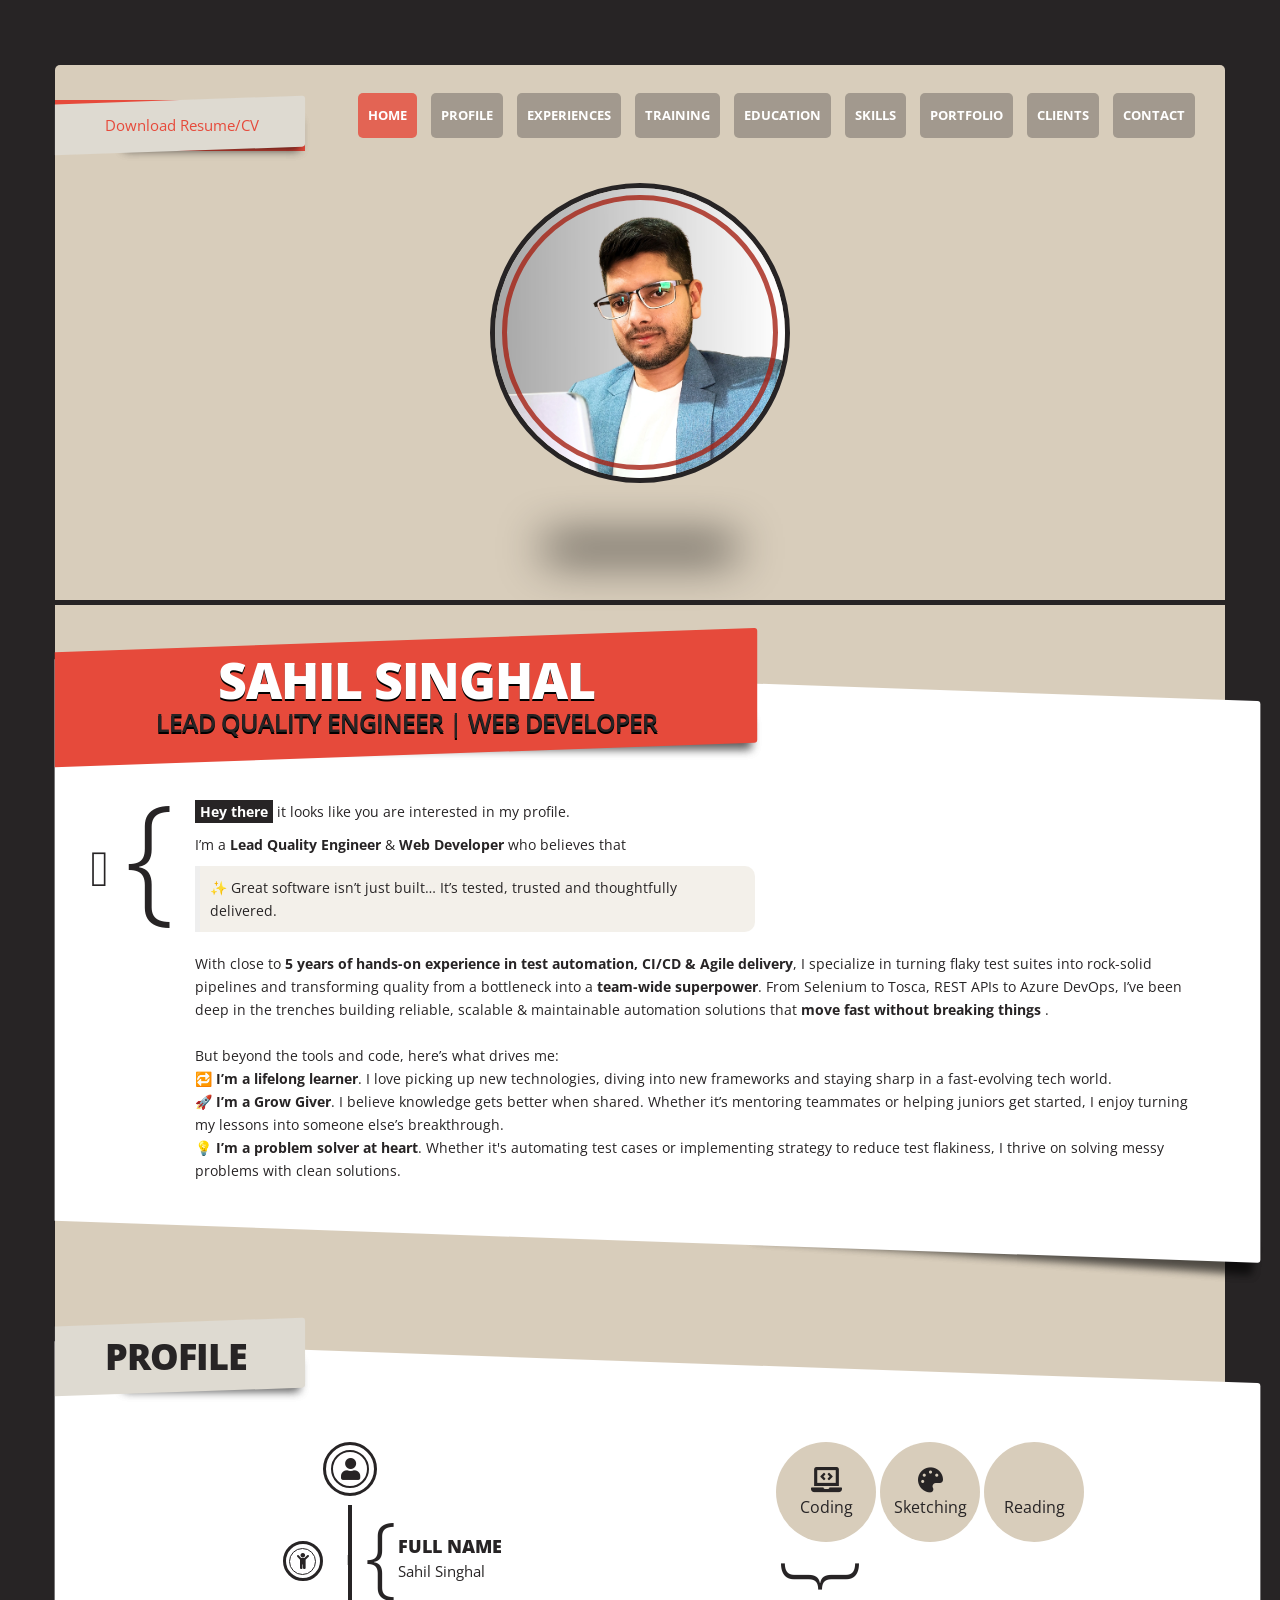
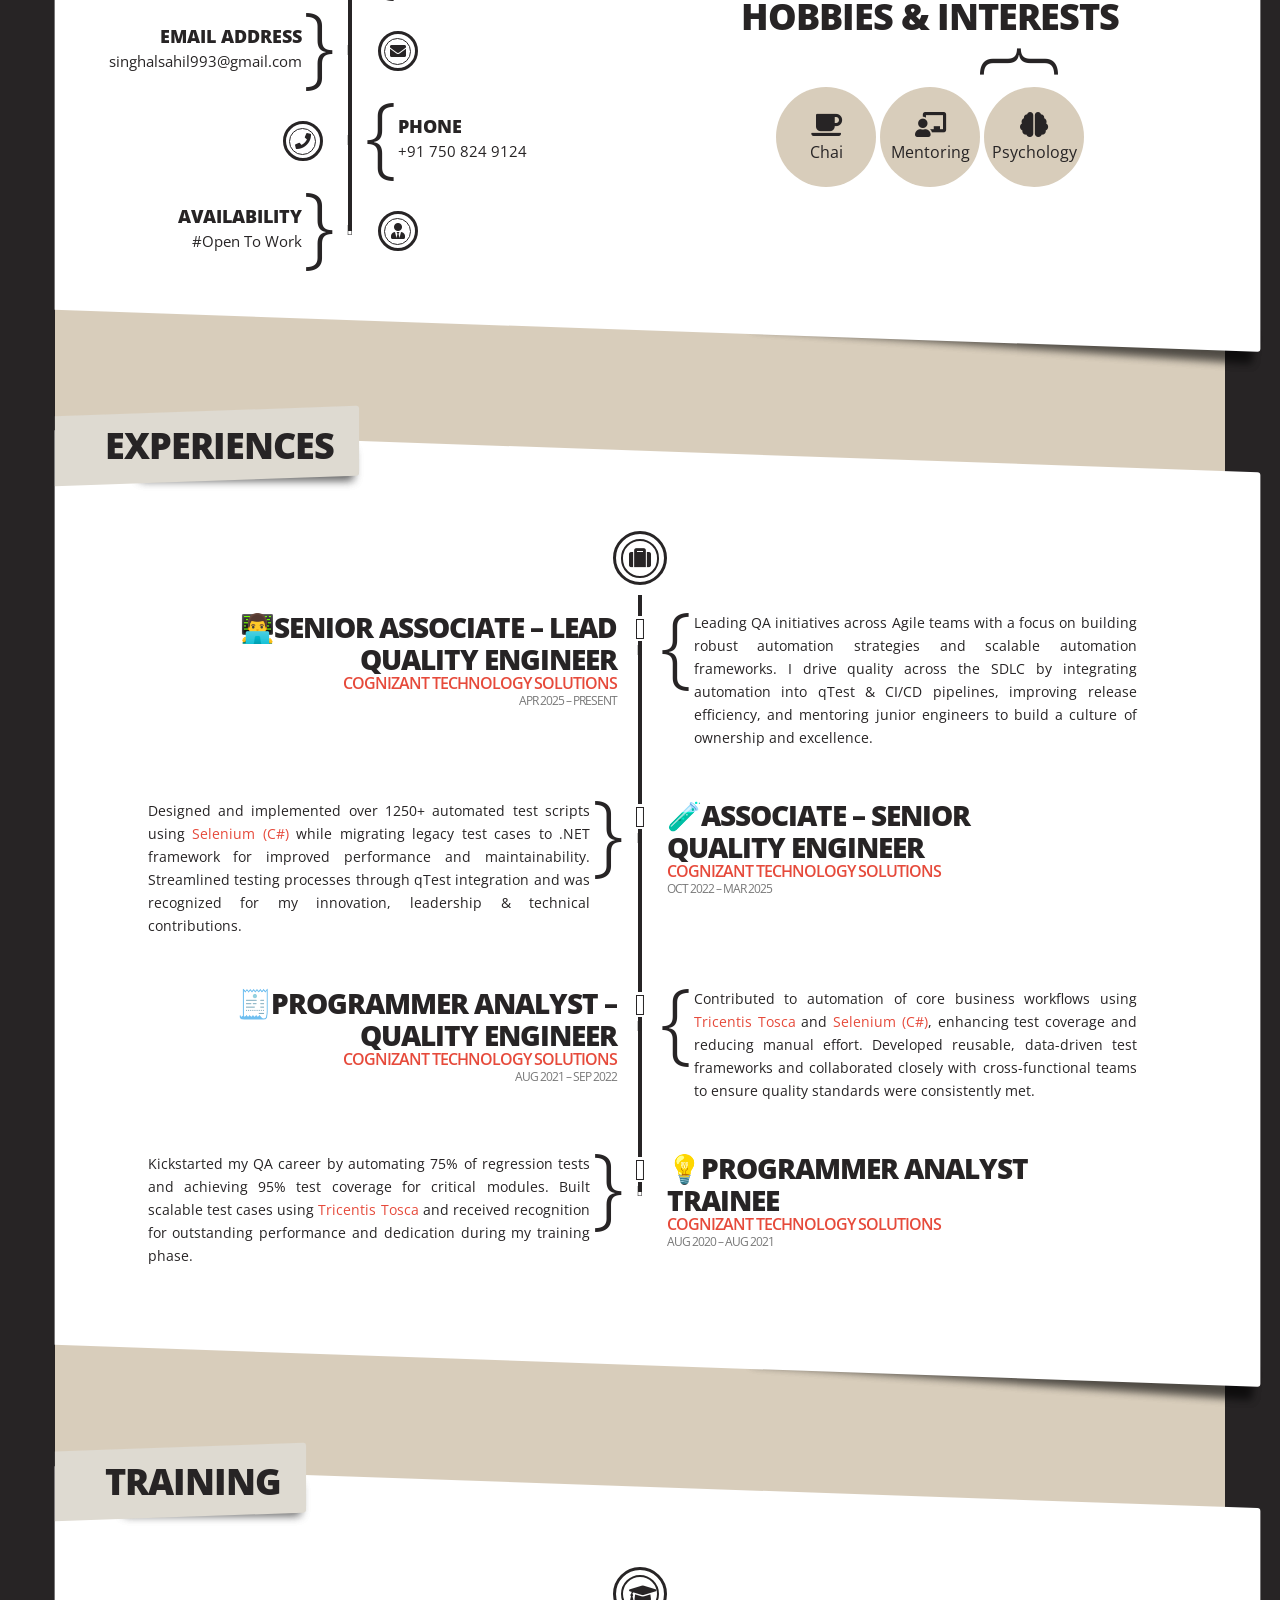
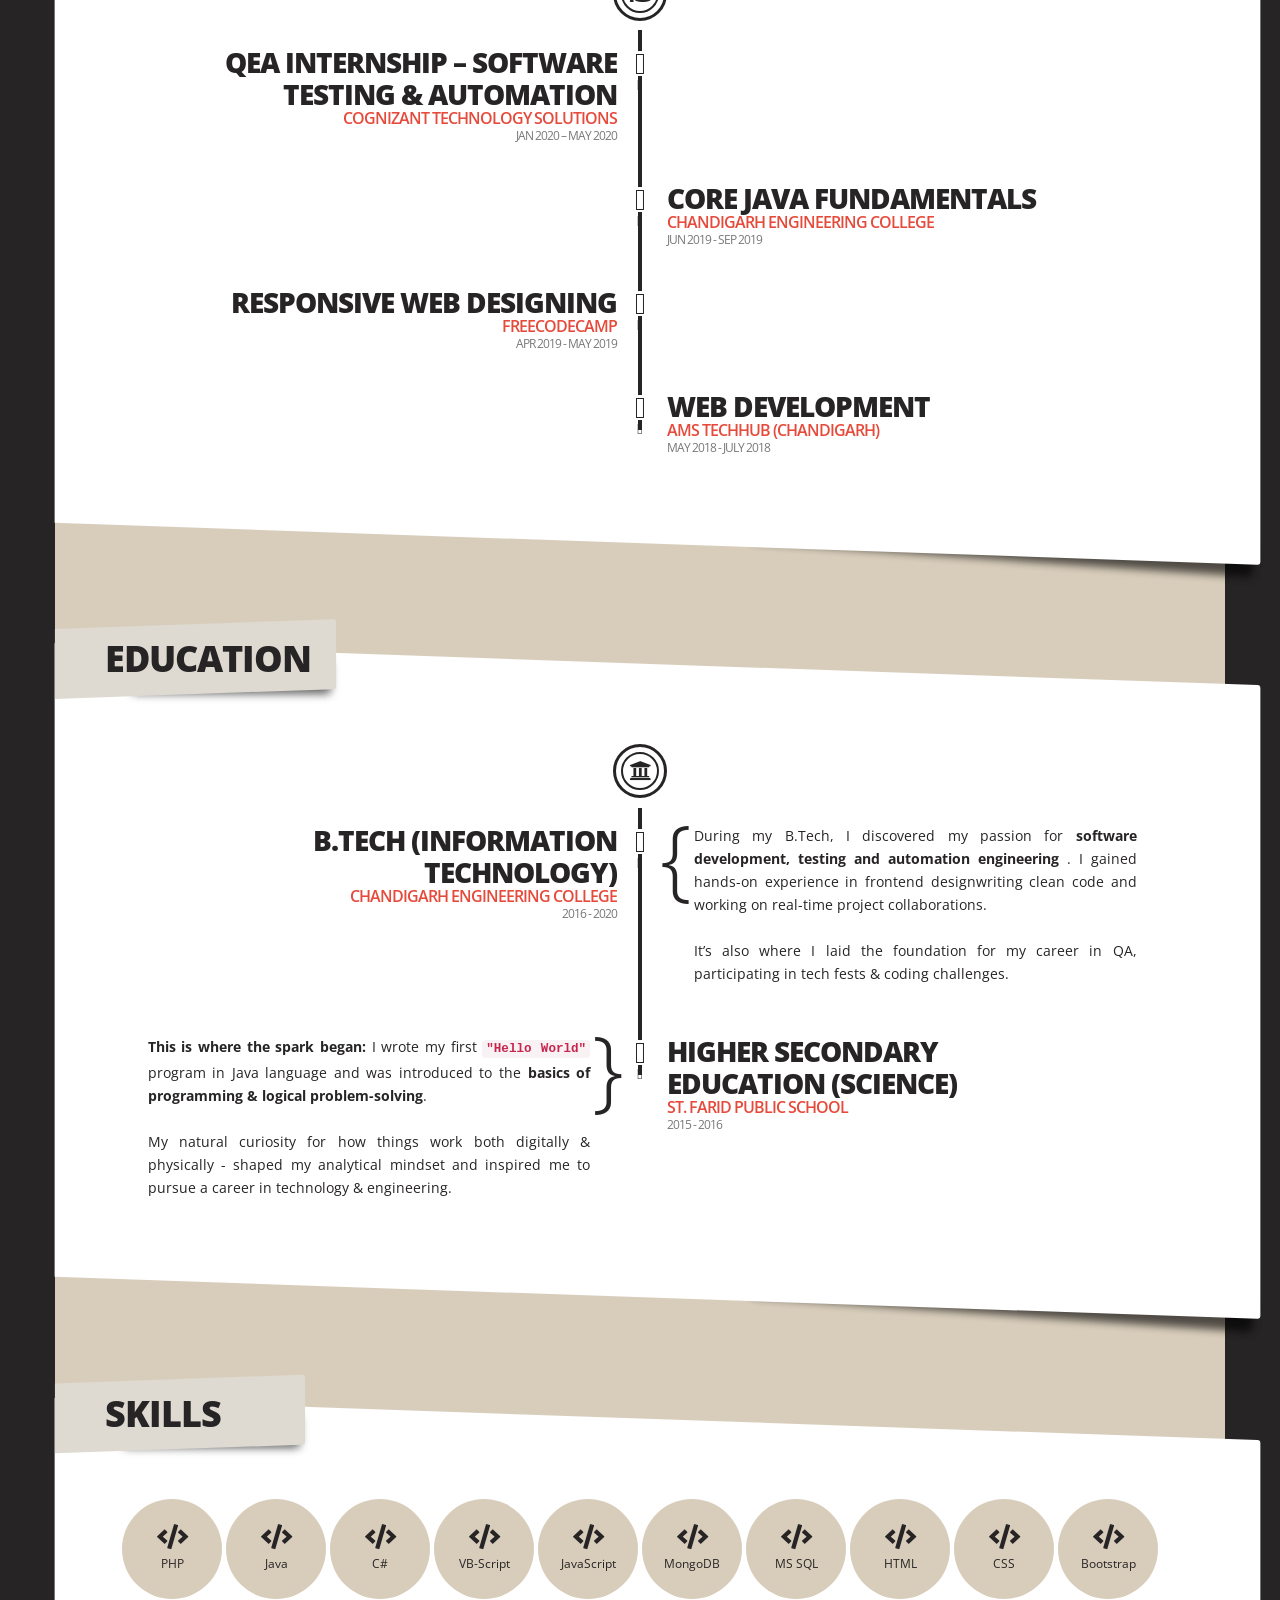
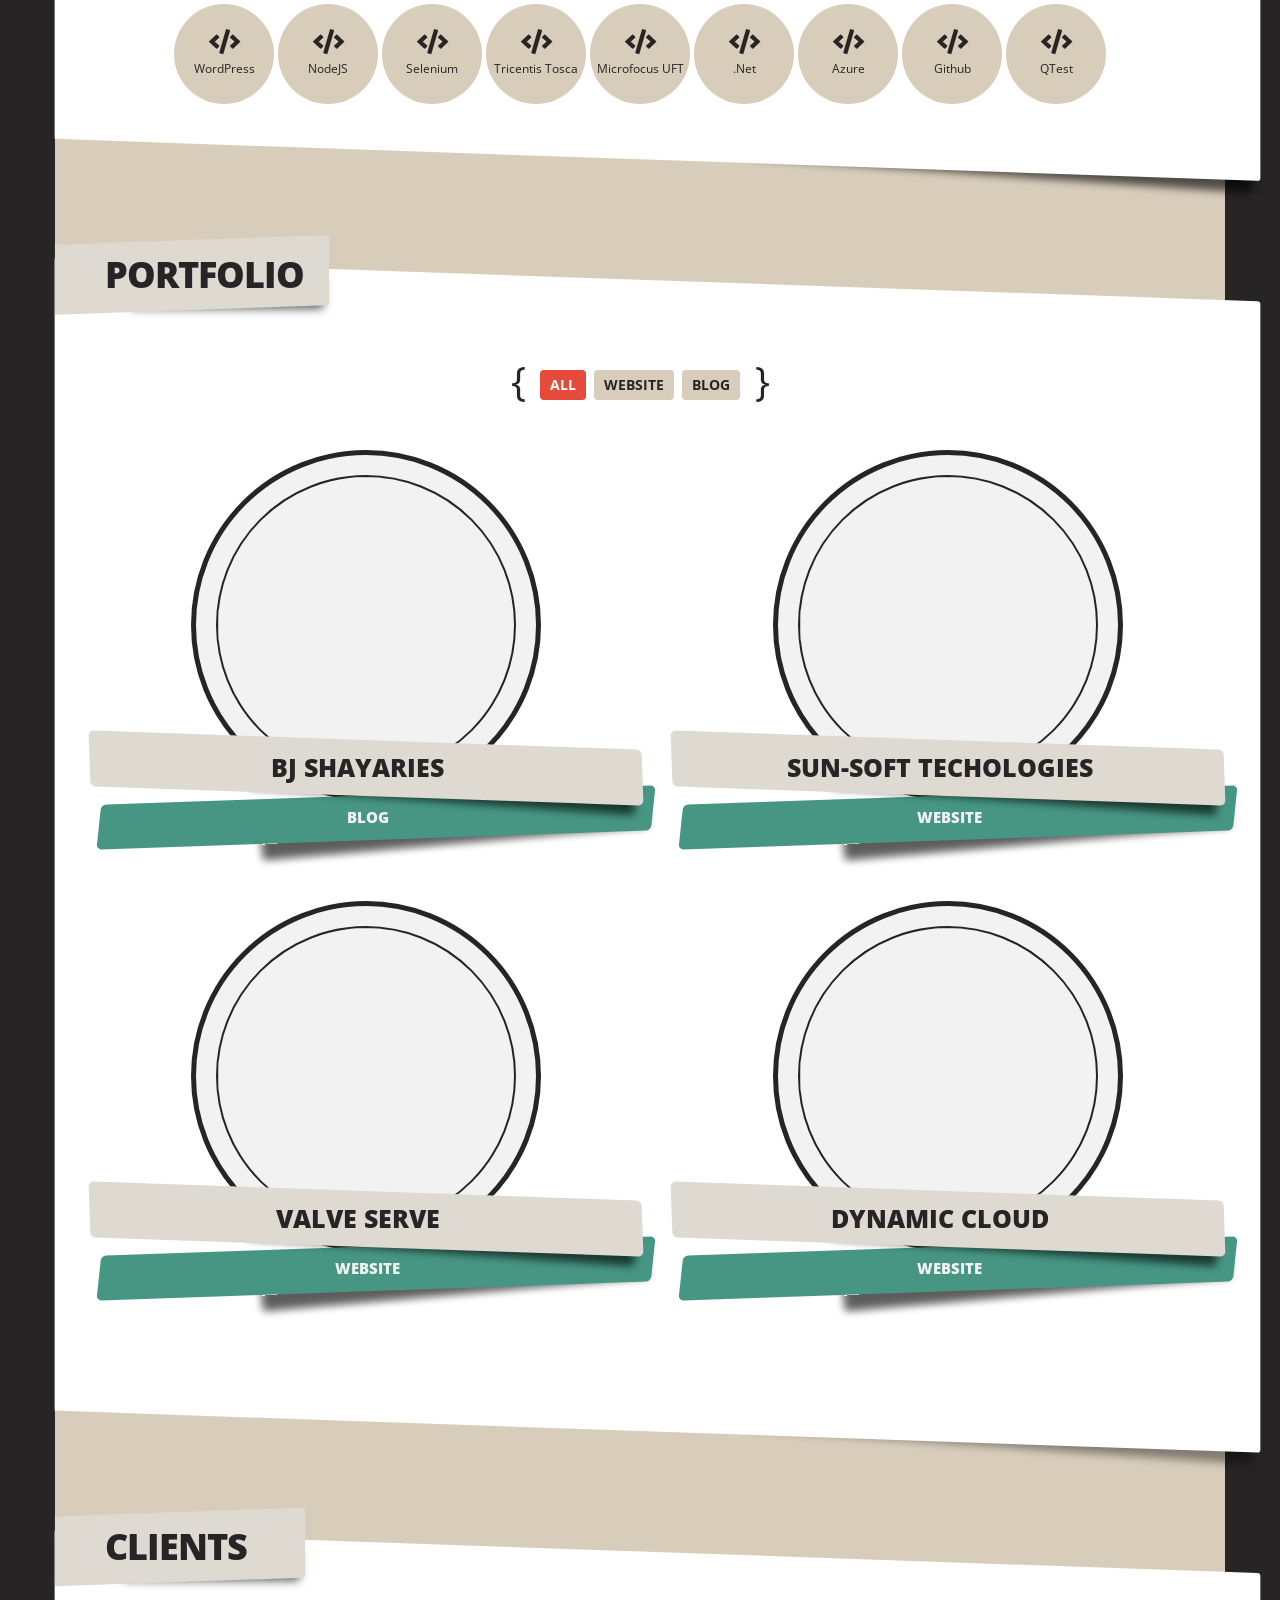
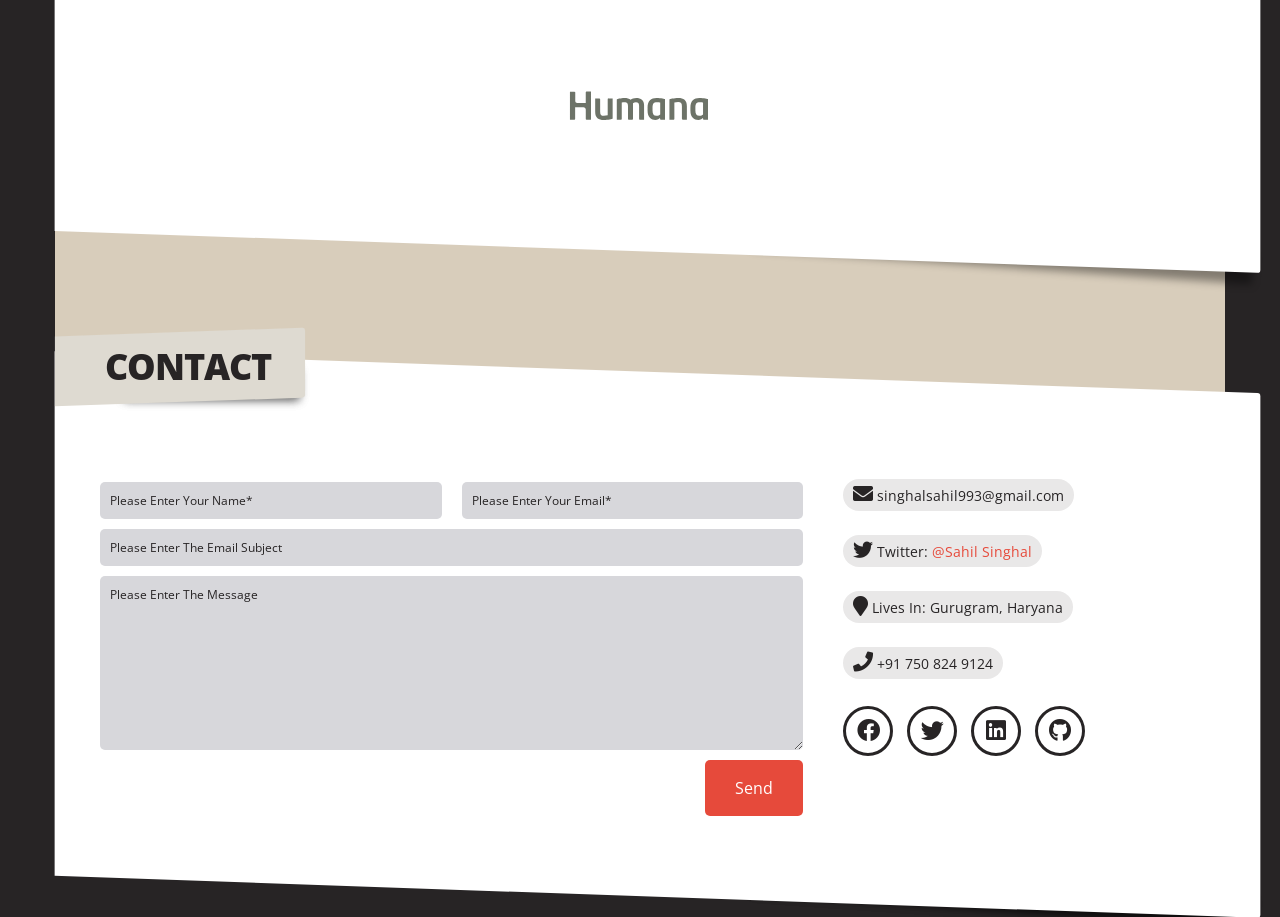
==== commit d64e42be: "Fixes" ====
--- a/Backup.html
+++ b/Backup.html
@@ -114,7 +114,7 @@
         <div class="content">
           <h1 id="websitename" style="color: #fff;">Sahil Singhal</h1>
           <div class="short-tag">
-            Web Developer | Lead Quality Engineer
+            Lead Quality Engineer | Web Developer
           </div>
         </div>
         <div class="shadow"></div>
@@ -122,66 +122,32 @@
       <div class="sticky-paper-body has-shadow">
         <div class="content">
           <div class="row">
-            <div class="col-xs-12 col-md-7">
+            <div class="col-xs-12 col-md-12">
               <div class="le-paragraph">
                 <p>
                   <strong>Hey there</strong> it looks like you are interested in my profile.
                 </p>
                 <p>
-                  I am a Lead Quality Engineer & Web Developer. My passion is to learn new things and implement them as
-                  practice. I am familiar with many types of Programming and Scripting Languages / Frameworks. I'm a
-                  Grow Giver. I enjoy sharing what I've learnt &amp;
-                  my experiences so others can learn from it!
+                  I’m a <b>Lead Quality Engineer</b> & <b>Web Developer</b> who believes that
+                <blockquote class="quote">✨ Great software isn’t just built… It’s tested, trusted and thoughtfully
+                  delivered.
+                </blockquote>
+
+                With close to <b>5 years of hands-on experience in test automation, CI/CD &amp; Agile delivery</b>, I
+                specialize in turning flaky test suites into rock-solid pipelines and transforming quality from a
+                bottleneck into a <b>team-wide superpower</b>. From Selenium to Tosca, REST APIs to Azure DevOps, I’ve
+                been deep in the trenches building reliable, scalable &amp; maintainable automation solutions that <b>
+                  move fast without breaking things </b>. <br><br>
+
+                But beyond the tools and code, here’s what drives me:<br>
+                🔁 <b>I’m a lifelong learner</b>. I love picking up new technologies, diving into new frameworks and
+                staying sharp in a fast-evolving tech world.<br>
+                🚀 <b>I’m a Grow Giver</b>. I believe knowledge gets better when shared. Whether it’s mentoring
+                teammates or helping juniors get started, I enjoy turning my lessons into someone else’s
+                breakthrough.<br>
+                💡 <b>I’m a problem solver at heart</b>. Whether it's automating test cases or implementing strategy to
+                reduce test flakiness, I thrive on solving messy problems with clean solutions.
                 </p>
-              </div>
-            </div>
-            <div class="col-xs-12 col-md-5">
-              <div class="tabled-info-holder">
-                <ul class="info-holder">
-                  <li>
-                    <div class="info-item">
-                      <i class="fa fa-envelope"></i>
-                      <span style="text-transform: none;">singhalsahil993@gmail.com</span>
-                    </div>
-                  </li>
-                  <li>
-                    <div class="info-item">
-                      <i class="fab fa-twitter"></i>
-                      <span>Twitter: <a target="_blank" href="http://www.twitter.com">@Sahil Singhal</a></span>
-                    </div>
-                  </li>
-                </ul>
-                <ul class="info-holder">
-                  <li>
-                    <div class="info-item">
-                      <i class="fa fa-map-marker"></i>
-                      <span>Lives In: Gurugram, Haryana</span>
-                    </div>
-                  </li>
-                  <li>
-                    <div class="info-item">
-                      <i class="fa fa-phone"></i>
-                      <span>+91 750 824 9124</span>
-                    </div>
-                  </li>
-                </ul>
-                <div class="social-icons small">
-                  <ul>
-                    <li>
-                      <a target="_blank" class="fab fa-facebook" href="https://www.facebook.com/Sahil Singhal"></a>
-                    </li>
-                    <li>
-                      <a target="_blank" class="fab fa-twitter" href="https://twitter.com/Sahil Singhal"></a>
-                    </li>
-                    <li>
-                      <a target="_blank" class="fab fa-linkedin"
-                        href="https://www.linkedin.com/in/sahil-singhal-7911a9175/"></a>
-                    </li>
-                    <li>
-                      <a target="_blank" class="fab fa-github" href="https://github.com/Sahil Singhal"></a>
-                    </li>
-                  </ul>
-                </div>
               </div>
             </div>
           </div>
@@ -261,42 +227,42 @@
               <div class="interests-holder">
                 <div class="interests-row big">
                   <ul>
+                    <li class="wow bounceInDown animated" data-wow-delay="0.2s"
+                      style="visibility: visible; animation-delay: 0.2s; animation-name: bounceInDown;">
+                      <i class="fa fa-laptop-code"></i>
+                      <span>Coding</span>
+                    </li>
+                    <li class="wow bounceInDown animated" data-wow-delay="0.3s"
+                      style="visibility: visible; animation-delay: 0.3s; animation-name: bounceInDown;">
+                      <i class="fa fa-solid fa-palette"></i>
+                      <span>Sketching</span>
+                    </li>
+                    <li class="wow bounceInDown animated" data-wow-delay="0.4s"
+                      style="visibility: visible; animation-delay: 0.4s; animation-name: bounceInDown;">
+                      <i class="fa fa-book-bookmark"></i>
+                      <span>Reading</span>
+                    </li>
+                  </ul>
+                </div>
+                <div class="title wow fadeIn animated" style="visibility: visible; animation-name: fadeIn;">
+                  <h1>hobbies &amp; interests</h1>
+                </div>
+                <div class="interests-row big">
+                  <ul>
                     <li class="wow bounceInDown animated" data-wow-delay="0.5s"
                       style="visibility: visible; animation-delay: 0.5s; animation-name: bounceInDown;">
-                      <i class="fa fa-code"></i>
-                      <span>Coding</span>
+                      <i class="fa fa-coffee"></i>
+                      <span>Chai</span>
                     </li>
                     <li class="wow bounceInDown animated" data-wow-delay="0.6s"
                       style="visibility: visible; animation-delay: 0.6s; animation-name: bounceInDown;">
-                      <i class="fa fa-book"></i>
-                      <span>Reading</span>
+                      <i class="fa fa-chalkboard-teacher"></i>
+                      <span>Mentoring</span>
                     </li>
                     <li class="wow bounceInDown animated" data-wow-delay="0.7s"
                       style="visibility: visible; animation-delay: 0.7s; animation-name: bounceInDown;">
-                      <i class="fa fa-pen-fancy"></i>
-                      <span>Writing</span>
-                    </li>
-                  </ul>
-                </div>
-                <div class="title wow fadeIn animated" style="visibility: visible; animation-name: fadeIn;">
-                  <h1>hobbies &amp; interests</h1>
-                </div>
-                <div class="interests-row big">
-                  <ul>
-                    <li class="wow bounceInDown animated" data-wow-delay="0.2s"
-                      style="visibility: visible; animation-delay: 0.2s; animation-name: bounceInDown;">
                       <i class="fa fa-brain"></i>
-                      <span> Psychology </span>
-                    </li>
-                    <li class="wow bounceInDown animated" data-wow-delay="0.3s"
-                      style="visibility: visible; animation-delay: 0.3s; animation-name: bounceInDown;">
-                      <i class="fa fa-coffee"></i>
-                      <span>Chai</span>
-                    </li>
-                    <li class="wow bounceInDown animated" data-wow-delay="0.4s"
-                      style="visibility: visible; animation-delay: 0.4s; animation-name: bounceInDown;">
-                      <i class="fa fa-chalkboard-teacher"></i>
-                      <span>Mentoring</span>
+                      <span>Psychology</span>
                     </li>
                   </ul>
                 </div>
@@ -329,60 +295,68 @@
                 <div class="timeline-body">
                   <div class="event-item timeline-item">
                     <div class="event-title left">
-                      <h1>Campus Icon</h1>
-                      <h4><a href="https://paytmmall.com/" target="_blank">Paytm Mall</a> <small>Sept 2018 - Nov
-                          2018</small></h4>
+                      <h1>👨‍💻Senior Associate – Lead Quality Engineer</h1>
+                      <h4><a href="https://www.cognizant.com/us/en" target="_blank">Cognizant Technology
+                          Solutions</a><br><small>Apr 2025 – Present</small></h4>
                     </div>
                     <div class="event-content timeline-content right">
                       <p>
-                        > <em>Brand Building​</em> – Generate awareness about Paytm Mall.
-                        <br> > <em>Engagement​ ​</em>– Buzz generation, publicity in fests and campus activities.
-                        <br> > <em>Conversion​</em> ​– Drive sales across campus, fulfillment of marketing offers.
+                        Leading QA initiatives across Agile teams with a focus on building robust automation strategies
+                        and scalable automation frameworks. I drive quality across the SDLC by integrating
+                        automation into qTest &amp; CI/CD pipelines, improving release efficiency, and mentoring junior
+                        engineers to build a culture of ownership and excellence.
                       </p>
                     </div>
                   </div>
                   <div class="event-item timeline-item">
                     <div class="event-content timeline-content left">
                       <p>
-                        &gt; Works closely with Scrum team members to clarify requirements.
-                        <br> &gt; Logs defects and make recommendations to address defects.
-                        <br> &gt; Development responsibilities include doing code review / bug analysis and test impacts
-                        and identifying automation opportunities.
+                        Designed and implemented over 1250+ automated test scripts using <a
+                          href="https://www.selenium.dev/" target="_blank">Selenium (C#)</a> while migrating
+                        legacy test cases to .NET framework for improved performance and maintainability. Streamlined
+                        testing processes through qTest integration and was recognized for my innovation, leadership
+                        &amp; technical contributions.
                       </p>
                     </div>
                     <div class="event-title right">
-                      <h1>Program/Project Analyst</h1>
-                      <h4><a href="https://goo.gl/maps/J6qyuj6RqC42" target="_blank">Dell R &amp; D Center, India</a>
-                        <small>May 2018 - July 2018</small>
+                      <h1>🧪Associate – Senior Quality Engineer</h1>
+                      <h4><a href="https://www.cognizant.com/us/en" target="_blank">Cognizant Technology
+                          Solutions</a><br><small>Oct 2022 – Mar 2025</small>
                       </h4>
                     </div>
                   </div>
                   <div class="event-item timeline-item">
                     <div class="event-title left">
-                      <h1>Internshala Student Partner 8.0</h1>
-                      <h4><a href="http://internshala.com/" target="_blank">Internshala</a> <small>Oct 2017 - March
-                          2018</small></h4>
+                      <h1>🧾Programmer Analyst – Quality Engineer</h1>
+                      <h4><a href="https://www.cognizant.com/us/en" target="_blank">Cognizant Technology
+                          Solutions</a><br><small>Aug 2021 – Sep 2022</small></h4>
                     </div>
                     <div class="event-content timeline-content right">
                       <p>
-                        ISP’s are meant to promote the products of internshala in the college or in your circle.
+                        Contributed to automation of core business workflows using <a
+                          href="https://documentation.tricentis.com/tosca/1600/en/content/resources/webhelp/cover_web.htm"
+                          target="_blank">Tricentis Tosca</a> and <a href="https://www.selenium.dev/"
+                          target="_blank">Selenium (C#)</a>, enhancing test
+                        coverage and reducing manual effort. Developed reusable, data-driven test frameworks and
+                        collaborated closely with cross-functional teams to ensure quality standards were
+                        consistently met.
                       </p>
                     </div>
                   </div>
                   <div class="event-item timeline-item">
                     <div class="event-content timeline-content left">
                       <p>
-                        I worked for a while as a Trainer and Programmer while I was struggling. I really enjoyed this
-                        job, working under the guidence of <a href="https://www.facebook.com/rajesh.scjp"
-                          target="_blank">Mr. Rajesh Bansal</a>.
-                        It takes a lot of concentration, and you've got to focus on the #Banglorians properly for seven
-                        hours a day.
+                        Kickstarted my QA career by automating 75% of regression tests and achieving 95% test coverage
+                        for critical modules. Built scalable test cases using <a
+                          href="https://documentation.tricentis.com/tosca/1600/en/content/resources/webhelp/cover_web.htm"
+                          target="_blank">Tricentis Tosca</a> and received recognition for outstanding performance and
+                        dedication during my training phase.
                       </p>
                     </div>
                     <div class="event-title right">
-                      <h1>Trainer and Programmer</h1>
-                      <h4><a href="http://banglorecomputereducation.com/" target="_blank">Banglore Computer
-                          Education</a> <small>Dec 2014 - June 2016</small></h4>
+                      <h1>💡Programmer Analyst Trainee</h1>
+                      <h4><a href="https://www.cognizant.com/us/en" target="_blank">Cognizant Technology
+                          Solutions</a><br><small>Aug 2020 – Aug 2021</small></h4>
                     </div>
                   </div>
                 </div>
@@ -413,38 +387,39 @@
                   </div>
                 </div>
                 <div class="timeline-body">
-                  <!--Node Js-->
+                  <!--QEA Internship – Software Testing & Automation-->
                   <div class="event-item timeline-item">
                     <div class="event-title left">
-                      <h1>Node Js</h1>
-                      <h4><a href="http://banglorecomputereducation.com/" target="_blank">Banglore Computer
-                          Education</a> <small>June 2017 - July 2017</small></h4>
+                      <h1>QEA Internship – Software Testing & Automation</h1>
+                      <h4><a href="https://www.cognizant.com/us/en" target="_blank">Cognizant Technology
+                          Solutions</a><br><small>Jan 2020 – May 2020</small></h4>
                     </div>
                   </div>
                   <!--Core Java-->
                   <div class="event-item timeline-item">
                     <div class="event-content timeline-content left myleft"></div>
                     <div class="event-title right">
-                      <h1>Core Java</h1>
-                      <h4><a href="http://banglorecomputereducation.com/" target="_blank">Banglore Computer
-                          Education</a> <small>June 2012 - July 2012</small></h4>
+                      <h1>Core Java Fundamentals</h1>
+                      <h4><a href="https://www.cgc.edu.in/chandigarh-engineering-college" target="_blank">Chandigarh
+                          Engineering College</a> <br><small>Jun 2019 - Sep 2019</small></h4>
                     </div>
                   </div>
                   <!--Web Development-->
                   <div class="event-item timeline-item">
                     <div class="event-title left">
-                      <h1>Web Development</h1>
-                      <h4><a href="http://banglorecomputereducation.com/" target="_blank">Banglore Computer
-                          Education</a> <small>Aug 2014 - Nov 2014</small></h4>
-                    </div>
-                  </div>
-                  <!--C/C++-->
+                      <h1>Responsive Web Designing</h1>
+                      <h4><a href="https://www.freecodecamp.org/" target="_blank">FreeCodeCamp</a><br><small>Apr
+                          2019 - May 2019</small></h4>
+                    </div>
+                  </div>
+                  <!--Web Development-->
                   <div class="event-item timeline-item">
                     <div class="event-content timeline-content left myleft"></div>
                     <div class="event-title right">
-                      <h1>C / C++ Language</h1>
-                      <h4><a href="http://banglorecomputereducation.com/" target="_blank">Banglore Computer
-                          Education</a> <small>June 2012 - July 2012</small></h4>
+                      <h1>Web Development</h1>
+                      <h4><a href="http://www.amstechub.com/" target="_blank">AMS Techhub (Chandigarh)</a><br><small>May
+                          2018 - July 2018</small>
+                      </h4>
                     </div>
                   </div>
                 </div>
@@ -477,30 +452,35 @@
                 <div class="timeline-body">
                   <div class="event-item timeline-item">
                     <div class="event-title left">
-                      <h1>information technology</h1>
-                      <h4><a href="http://www.cgc.edu.in/" target="_blank">Chandigarh Engineering College </a><small>
-                          2016 - 2019</small></h4>
+                      <h1>B.Tech (Information Technology)</h1>
+                      <h4><a href="https://www.cgc.edu.in/chandigarh-engineering-college" target="_blank">Chandigarh
+                          Engineering College</a><br><small>2016 - 2020</small></h4>
                     </div>
                     <div class="event-content timeline-content right">
                       <p>
-                        Currently, i am a student by profession. In CEC, I have many friends who always forces me to
-                        level up my skills.Our Team Semicolon; is doing pretty well :).
+                        During my B.Tech, I discovered my passion for <b> software development, testing and automation
+                          engineering </b>. I gained hands-on experience in frontend designwriting clean code and
+                        working on real-time project collaborations. <br><br>
+                        It’s also where I laid the foundation for my career in QA, participating in tech fests &amp;
+                        coding challenges.
                       </p>
                     </div>
                   </div>
                   <div class="event-item timeline-item">
                     <div class="event-content timeline-content left">
                       <p>
-                        I spent 3 years in GZS. I wrote my "hello world!" program in c language in RDBMS Lab. I learned
-                        a lot there. I met my best friends (<a href="https://www.facebook.com/ashwin.galhotra"
-                          target="_blank">Ashwin Galhotra</a> and <a href="https://www.facebook.com/bhanu.dubey.338"
-                          target="_blank"> Bharat Dubey</a>) in GZS.
+                        <b>This is where the spark began:</b> I wrote my first <b><code>"Hello World"</code></b> program
+                        in Java language and was introduced to the <b>basics of programming &amp; logical
+                          problem-solving</b>.
+                        <br><br>
+                        My natural curiosity for how things work both digitally &amp; physically - shaped my analytical
+                        mindset and inspired me to pursue a career in technology &amp; engineering.
                       </p>
                     </div>
                     <div class="event-title right">
-                      <h1>Computer Science</h1>
-                      <h4><a href="http://gzscampus.org/" target="_blank">Giani Zail Singh College </a> <small>2011 -
-                          2014</small></h4>
+                      <h1>Higher Secondary Education (Science)</h1>
+                      <h4><a href="https://stfarid.school/" target="_blank">St. Farid Public School</a><br><small>
+                          2015 - 2016</small></h4>
                     </div>
                   </div>
                 </div>
@@ -525,116 +505,139 @@
             <div class="col-xs-12">
               <div class="interests-row big">
                 <ul id="skillslist">
-                  <a href="https://nodejs.org/" target="_blank">
+                  <a href="https://www.php.net/" target="_blank">
+                    <li class="wow bounceInDown animated animated" data-wow-delay="0.5s"
+                      style="visibility: visible; animation-delay: 0.5s; animation-name: bounceInDown;">
+                      <i class="fa fa-code"></i>
+                      <span>PHP</span>
+                    </li>
+                  </a>
+                  <a href="https://www.java.com/en/" target="_blank">
+                    <li class="wow bounceInDown animated animated" data-wow-delay="0.5s"
+                      style="visibility: visible; animation-delay: 0.5s; animation-name: bounceInDown;">
+                      <i class="fa fa-code"></i>
+                      <span>Java</span>
+                    </li>
+                  </a>
+                  <a href="https://learn.microsoft.com/en-us/dotnet/csharp/" target="_blank">
+                    <li class="wow bounceInDown animated animated" data-wow-delay="0.5s"
+                      style="visibility: visible; animation-delay: 0.5s; animation-name: bounceInDown;">
+                      <i class="fa fa-code"></i>
+                      <span>C#</span>
+                    </li>
+                  </a>
+                  <a href="https://www.tutorialspoint.com/vbscript/index.htm" target="_blank">
+                    <li class="wow bounceInDown animated animated" data-wow-delay="0.5s"
+                      style="visibility: visible; animation-delay: 0.5s; animation-name: bounceInDown;">
+                      <i class="fa fa-code"></i>
+                      <span>VB-Script</span>
+                    </li>
+                  </a>
+                  <a href="https://www.javascript.com/" target="_blank">
+                    <li class="wow bounceInDown animated animated" data-wow-delay="0.5s"
+                      style="visibility: visible; animation-delay: 0.5s; animation-name: bounceInDown;">
+                      <i class="fa fa-code"></i>
+                      <span>JavaScript</span>
+                    </li>
+                  </a>
+                  <a href="https://www.mongodb.com/" target="_blank">
+                    <li class="wow bounceInDown animated animated" data-wow-delay="0.5s"
+                      style="visibility: visible; animation-delay: 0.5s; animation-name: bounceInDown;">
+                      <i class="fa fa-code"></i>
+                      <span>MongoDB</span>
+                    </li>
+                  </a>
+                  <a href="https://www.mysql.com/" target="_blank">
+                    <li class="wow bounceInDown animated animated" data-wow-delay="0.5s"
+                      style="visibility: visible; animation-delay: 0.5s; animation-name: bounceInDown;">
+                      <i class="fa fa-code"></i>
+                      <span>MS SQL</span>
+                    </li>
+                  </a>
+                  <a href="https://www.w3schools.com/html/" target="_blank">
+                    <li class="wow bounceInDown animated animated" data-wow-delay="0.5s"
+                      style="visibility: visible; animation-delay: 0.5s; animation-name: bounceInDown;">
+                      <i class="fa fa-code"></i>
+                      <span>HTML</span>
+                    </li>
+                  </a>
+                  <a href="https://www.w3schools.com/css/" target="_blank">
+                    <li class="wow bounceInDown animated animated" data-wow-delay="0.5s"
+                      style="visibility: visible; animation-delay: 0.5s; animation-name: bounceInDown;">
+                      <i class="fa fa-code"></i>
+                      <span>CSS</span>
+                    </li>
+                  </a>
+                  <a href="https://getbootstrap.com/" target="_blank">
+                    <li class="wow bounceInDown animated animated" data-wow-delay="0.5s"
+                      style="visibility: visible; animation-delay: 0.5s; animation-name: bounceInDown;">
+                      <i class="fa fa-code"></i>
+                      <span>Bootstrap</span>
+                    </li>
+                  </a>
+                  <a href="https://wordpress.com/" target="_blank">
+                    <li class="wow bounceInDown animated animated" data-wow-delay="0.5s"
+                      style="visibility: visible; animation-delay: 0.5s; animation-name: bounceInDown;">
+                      <i class="fa fa-code"></i>
+                      <span>WordPress</span>
+                    </li>
+                  </a>
+                  <a href="https://nodejs.org/en" target="_blank">
                     <li class="wow bounceInDown animated animated" data-wow-delay="0.5s"
                       style="visibility: visible; animation-delay: 0.5s; animation-name: bounceInDown;">
                       <i class="fa fa-code"></i>
                       <span>NodeJS</span>
                     </li>
                   </a>
-                  <a href="https://electron.atom.io/" target="_blank">
-                    <li class="wow bounceInDown animated animated" data-wow-delay="0.5s"
-                      style="visibility: visible; animation-delay: 0.5s; animation-name: bounceInDown;">
-                      <i class="fa fa-code"></i>
-                      <span>NodeJS + Electron</span>
-                    </li>
-                  </a>
-                  <a href="http://www.pivotal.io/" target="_blank">
-                    <li class="wow bounceInDown animated animated" data-wow-delay="0.5s"
-                      style="visibility: visible; animation-delay: 0.5s; animation-name: bounceInDown;">
-                      <i class="fa fa-code"></i>
-                      <span>Pivotal Cloud Foundry</span>
-                    </li>
-                  </a>
-                  <a href="https://www.java.com/en/" target="_blank">
-                    <li class="wow bounceInDown animated animated" data-wow-delay="0.5s"
-                      style="visibility: visible; animation-delay: 0.5s; animation-name: bounceInDown;">
-                      <i class="fa fa-code"></i>
-                      <span>Core Java + Swings</span>
-                    </li>
-                  </a>
-                  <a href="https://angularjs.org/" target="_blank">
-                    <li class="wow bounceInDown animated animated" data-wow-delay="0.5s"
-                      style="visibility: visible; animation-delay: 0.5s; animation-name: bounceInDown;">
-                      <i class="fa fa-code"></i>
-                      <span>Angular JS</span>
-                    </li>
-                  </a>
-                  <a href="https://www.mongodb.com/" target="_blank">
-                    <li class="wow bounceInDown animated animated" data-wow-delay="0.5s"
-                      style="visibility: visible; animation-delay: 0.5s; animation-name: bounceInDown;">
-                      <i class="fa fa-code"></i>
-                      <span>MongoDB</span>
-                    </li>
-                  </a>
-                  <a href="http://www.c3js.org/" target="_blank">
-                    <li class="wow bounceInDown animated animated" data-wow-delay="0.5s"
-                      style="visibility: visible; animation-delay: 0.5s; animation-name: bounceInDown;">
-                      <i class="fa fa-code"></i>
-                      <span>C3 Libraries</span>
-                    </li>
-                  </a>
-                  <a href="https://www.codeigniter.com/" target="_blank">
-                    <li class="wow bounceInDown animated animated" data-wow-delay="0.5s"
-                      style="visibility: visible; animation-delay: 0.5s; animation-name: bounceInDown;">
-                      <i class="fa fa-code"></i>
-                      <span>CodeIgniter</span>
-                    </li>
-                  </a>
-                  <a href="http://searchengineland.com/guide/what-is-seo" target="_blank">
-                    <li class="wow bounceInDown animated animated" data-wow-delay="0.5s"
-                      style="visibility: visible; animation-delay: 0.5s; animation-name: bounceInDown;">
-                      <i class="fa fa-code"></i>
-                      <span>SEO</span>
-                    </li>
-                  </a>
-                  <a href="http://www.elastic.co/" target="_blank">
-                    <li class="wow bounceInDown animated animated" data-wow-delay="0.5s"
-                      style="visibility: visible; animation-delay: 0.5s; animation-name: bounceInDown;">
-                      <i class="fa fa-code"></i>
-                      <span>Elastic Search</span>
-                    </li>
-                  </a>
-                  <a href="http://www.highcharts.com/" target="_blank">
-                    <li class="wow bounceInDown animated animated" data-wow-delay="0.5s"
-                      style="visibility: visible; animation-delay: 0.5s; animation-name: bounceInDown;">
-                      <i class="fa fa-code"></i>
-                      <span>HighCharts</span>
-                    </li>
-                  </a>
-                  <a href="https://www.tutorialspoint.com/php/php_and_mysql.htm" target="_blank">
-                    <li class="wow bounceInDown animated animated" data-wow-delay="0.5s"
-                      style="visibility: visible; animation-delay: 0.5s; animation-name: bounceInDown;">
-                      <i class="fa fa-code"></i>
-                      <span>PHP + MySQLi</span>
-                    </li>
-                  </a>
-                  <a href="https://wordpress.org/" target="_blank">
-                    <li class="wow bounceInDown animated animated" data-wow-delay="0.5s"
-                      style="visibility: visible; animation-delay: 0.5s; animation-name: bounceInDown;">
-                      <i class="fa fa-code"></i>
-                      <span>WordPress</span>
-                    </li>
-                  </a>
-                  <a href="https://www.opencart.com/" target="_blank">
-                    <li class="wow bounceInDown animated animated" data-wow-delay="0.5s"
-                      style="visibility: visible; animation-delay: 0.5s; animation-name: bounceInDown;">
-                      <i class="fa fa-code"></i>
-                      <span>OpenCart</span>
-                    </li>
-                  </a>
-                  <a href="https://developers.google.com/maps/" target="_blank">
-                    <li class="wow bounceInDown animated animated" data-wow-delay="0.5s"
-                      style="visibility: visible; animation-delay: 0.5s; animation-name: bounceInDown;">
-                      <i class="fa fa-code"></i>
-                      <span>Google API's</span>
-                    </li>
-                  </a>
-                  <a href="https://webrtc.org/" target="_blank">
-                    <li class="wow bounceInDown animated animated" data-wow-delay="0.5s"
-                      style="visibility: visible; animation-delay: 0.5s; animation-name: bounceInDown;">
-                      <i class="fa fa-code"></i>
-                      <span>WebRTC</span>
+                  <a href="https://www.selenium.dev/" target="_blank">
+                    <li class="wow bounceInDown animated animated" data-wow-delay="0.5s"
+                      style="visibility: visible; animation-delay: 0.5s; animation-name: bounceInDown;">
+                      <i class="fa fa-code"></i>
+                      <span>Selenium</span>
+                    </li>
+                  </a>
+                  <a href="https://documentation.tricentis.com/tosca/1600/en/content/resources/webhelp/cover_web.htm"
+                    target="_blank">
+                    <li class="wow bounceInDown animated animated" data-wow-delay="0.5s"
+                      style="visibility: visible; animation-delay: 0.5s; animation-name: bounceInDown;">
+                      <i class="fa fa-code"></i>
+                      <span>Tricentis Tosca</span>
+                    </li>
+                  </a>
+                  <a href="https://community.opentext.com/cfs-file/__key/telligent-evolution-components-attachments/00-210-01-00-00-20-59-05/UFT_5F00_UsersGuide.pdf"
+                    target="_blank">
+                    <li class="wow bounceInDown animated animated" data-wow-delay="0.5s"
+                      style="visibility: visible; animation-delay: 0.5s; animation-name: bounceInDown;">
+                      <i class="fa fa-code"></i>
+                      <span>Microfocus UFT</span>
+                    </li>
+                  </a>
+                  <a href="https://learn.microsoft.com/en-us/dotnet/" target="_blank">
+                    <li class="wow bounceInDown animated animated" data-wow-delay="0.5s"
+                      style="visibility: visible; animation-delay: 0.5s; animation-name: bounceInDown;">
+                      <i class="fa fa-code"></i>
+                      <span>.Net</span>
+                    </li>
+                  </a>
+                  <a href="https://learn.microsoft.com/en-us/azure/?product=popular" target="_blank">
+                    <li class="wow bounceInDown animated animated" data-wow-delay="0.5s"
+                      style="visibility: visible; animation-delay: 0.5s; animation-name: bounceInDown;">
+                      <i class="fa fa-code"></i>
+                      <span>Azure</span>
+                    </li>
+                  </a>
+                  <a href="https://github.com/" target="_blank">
+                    <li class="wow bounceInDown animated animated" data-wow-delay="0.5s"
+                      style="visibility: visible; animation-delay: 0.5s; animation-name: bounceInDown;">
+                      <i class="fa fa-code"></i>
+                      <span>Github</span>
+                    </li>
+                  </a>
+                  <a href="https://documentation.tricentis.com/qtest/od/en/content/resources/home.htm" target="_blank">
+                    <li class="wow bounceInDown animated animated" data-wow-delay="0.5s"
+                      style="visibility: visible; animation-delay: 0.5s; animation-name: bounceInDown;">
+                      <i class="fa fa-code"></i>
+                      <span>qTest</span>
                     </li>
                   </a>
                 </ul>
@@ -762,28 +765,11 @@
       </div>
       <div class="sticky-paper-body has-shadow">
         <div class="content">
-          <div class="row" style="background-color: white;">
-            <div class="col-md-offset-1 col-sm-offset-1 col-lg-offset-1 col-md-2 col-lg-2 col-sm-2 col-xs-4"
-              style="-webkit-filter: grayscale(100%); /* Safari 6.0 - 9.0 */
-                filter: grayscale(90%); background-image: url('images/clients/Client 01.JPG'); background-size: contain; height:150px; background-repeat: no-repeat; background-color: #fff; background-position: center;">
-            </div>
-            <div class="col-md-offset-1 col-sm-offset-1 col-lg-offset-1 col-md-2 col-lg-2 col-sm-2 col-xs-4"
-              style="-webkit-filter: grayscale(100%); /* Safari 6.0 - 9.0 */
-                filter: grayscale(90%); background-image: url('images/clients/Client 6.jpg'); background-size: contain; height:150px; background-repeat: no-repeat; background-color: #fff; background-position: center;">
-            </div>
-            <div class="col-md-2 col-lg-2 col-sm-2 col-xs-4"
-              style="-webkit-filter: grayscale(100%); /* Safari 6.0 - 9.0 */
-                filter: grayscale(90%); background-image: url('images/clients/Client 5.png'); background-size: contain; height:150px; background-repeat: no-repeat; background-color: #fff; background-position: center;">
-            </div>
-            <div class="col-md-2 col-lg-2 col-sm-2 col-xs-4"
-              style="-webkit-filter: grayscale(100%); /* Safari 6.0 - 9.0 */
-                filter: grayscale(90%); background-image: url('images/clients/Client 3.png'); background-size: contain; height:150px; background-repeat: no-repeat; background-color: #fff; background-position: center;">
-            </div>
-            <div class="col-md-2 col-lg-2 col-sm-2 col-xs-4"
-              style="-webkit-filter: grayscale(100%); /* Safari 6.0 - 9.0 */
-                filter: grayscale(90%); background-image: url('images/clients/Client 4.png'); background-size: contain; height:150px; background-repeat: no-repeat; background-color: #fff; background-position: center;">
-            </div>
-
+          <div class="row">
+            <div class="col-xs-12 col-sm-12 col-md-12 col-lg-12"
+              style="-webkit-filter: grayscale(100%);
+                filter: grayscale(90%); background-image: url('images/clients/Humana.svg'); background-size: contain; height:150px; background-repeat: no-repeat; background-color: #fff; background-position: center;">
+            </div>
           </div>
         </div>
       </div>
@@ -848,17 +834,30 @@
             </div>
             <div class="col-xs-12 col-md-4">
               <div class="contact-info">
-                <ul>
+                <ul class="info-holder">
                   <li>
-                    <label>Address:</label> Gurugram, Haryana
+                    <div class="info-item">
+                      <i class="fa fa-envelope"></i>
+                      <span style="text-transform: none;">singhalsahil993@gmail.com</span>
+                    </div>
                   </li>
                   <li>
-                    <label>Email:</label>
-                    <a href="#">singhalsahil993@gmail.com</a>
+                    <div class="info-item">
+                      <i class="fab fa-twitter"></i>
+                      <span>Twitter: <a target="_blank" href="http://www.twitter.com">@Sahil Singhal</a></span>
+                    </div>
                   </li>
                   <li>
-                    <label>Phone:</label>
-                    <a href="#">+91 750 824 9124</a>
+                    <div class="info-item">
+                      <i class="fa fa-map-marker"></i>
+                      <span>Lives In: Gurugram, Haryana</span>
+                    </div>
+                  </li>
+                  <li>
+                    <div class="info-item">
+                      <i class="fa fa-phone"></i>
+                      <span>+91 750 824 9124</span>
+                    </div>
                   </li>
                 </ul>
                 <div class="social-icons">
@@ -871,7 +870,7 @@
                     </li>
                     <li>
                       <a target="_blank" class="fab fa-linkedin"
-                        href="https://www.linkedin.com/in/sahil-singhal-7911a9175/"></a>
+                        href="https://www.linkedin.com/in/sahilsinghal1998/"></a>
                     </li>
                     <li>
                       <a target="_blank" class="fab fa-github" href="https://github.com/Sahil Singhal"></a>
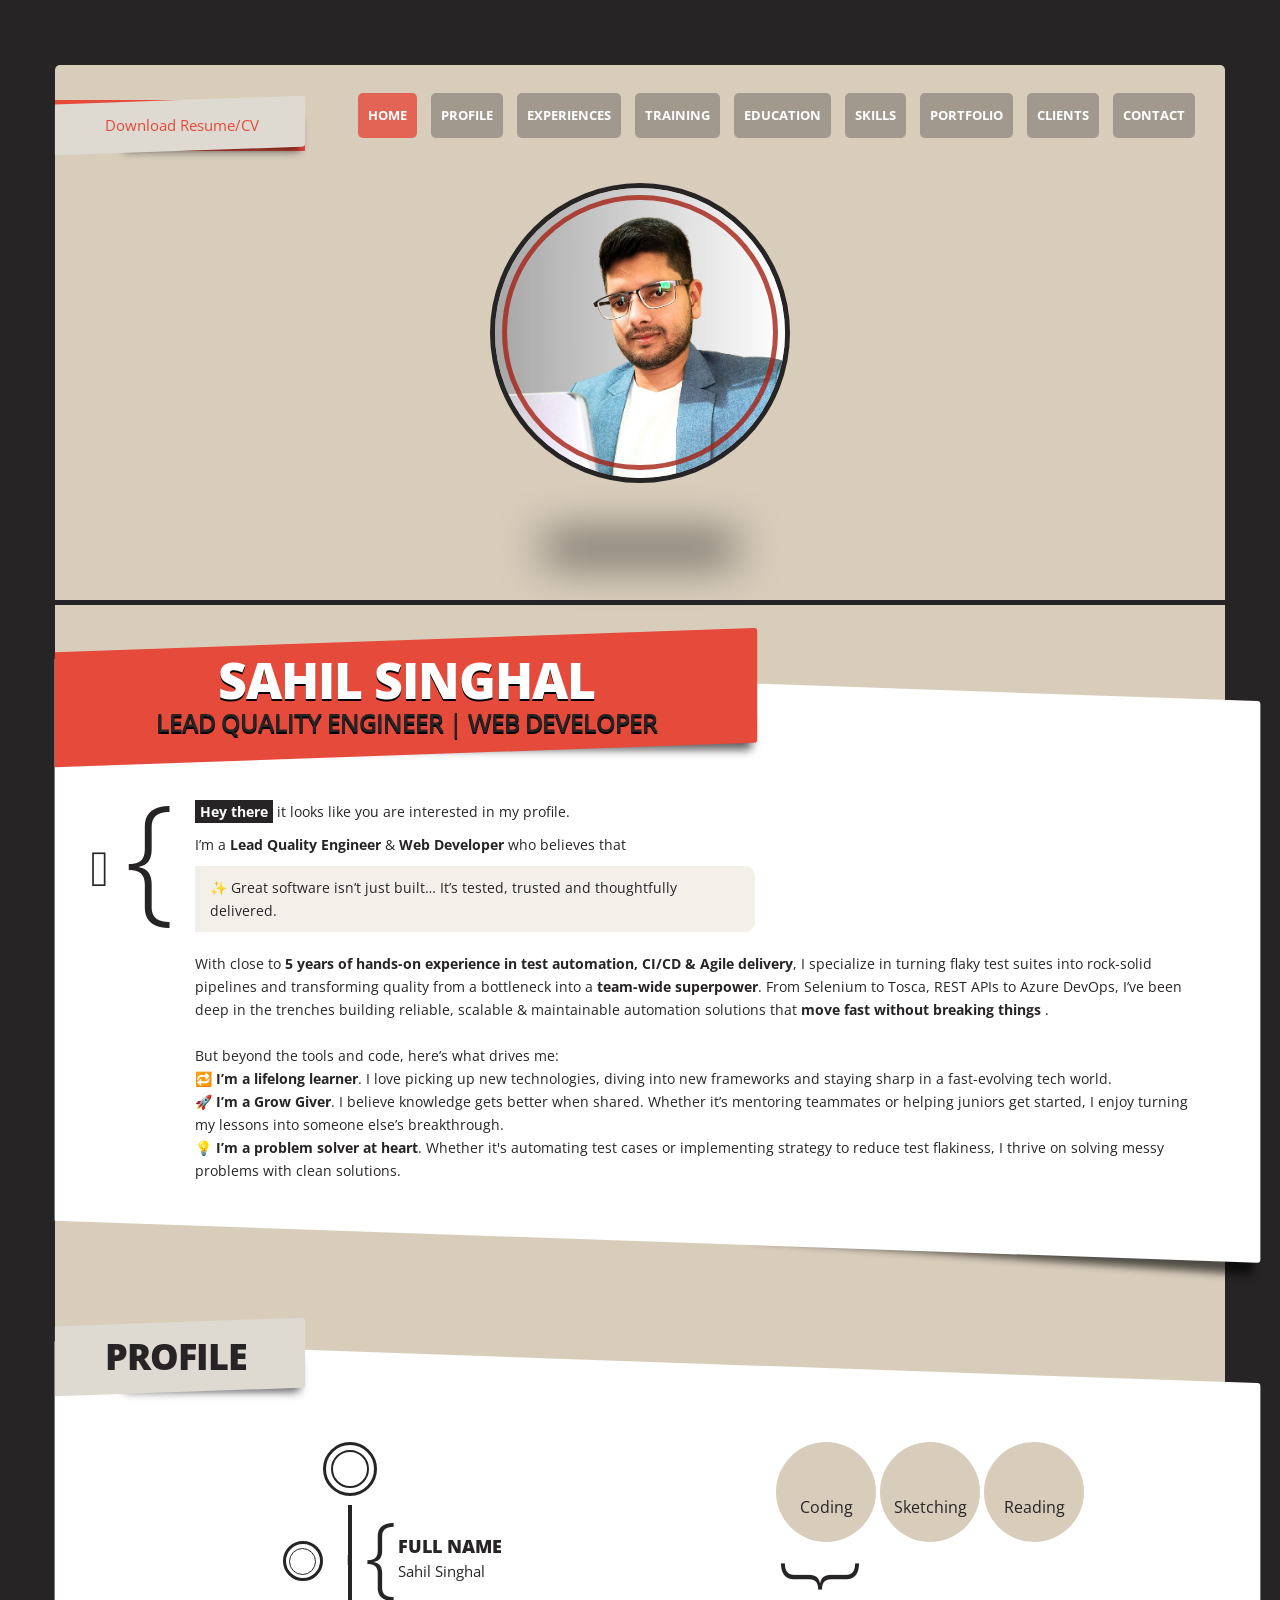
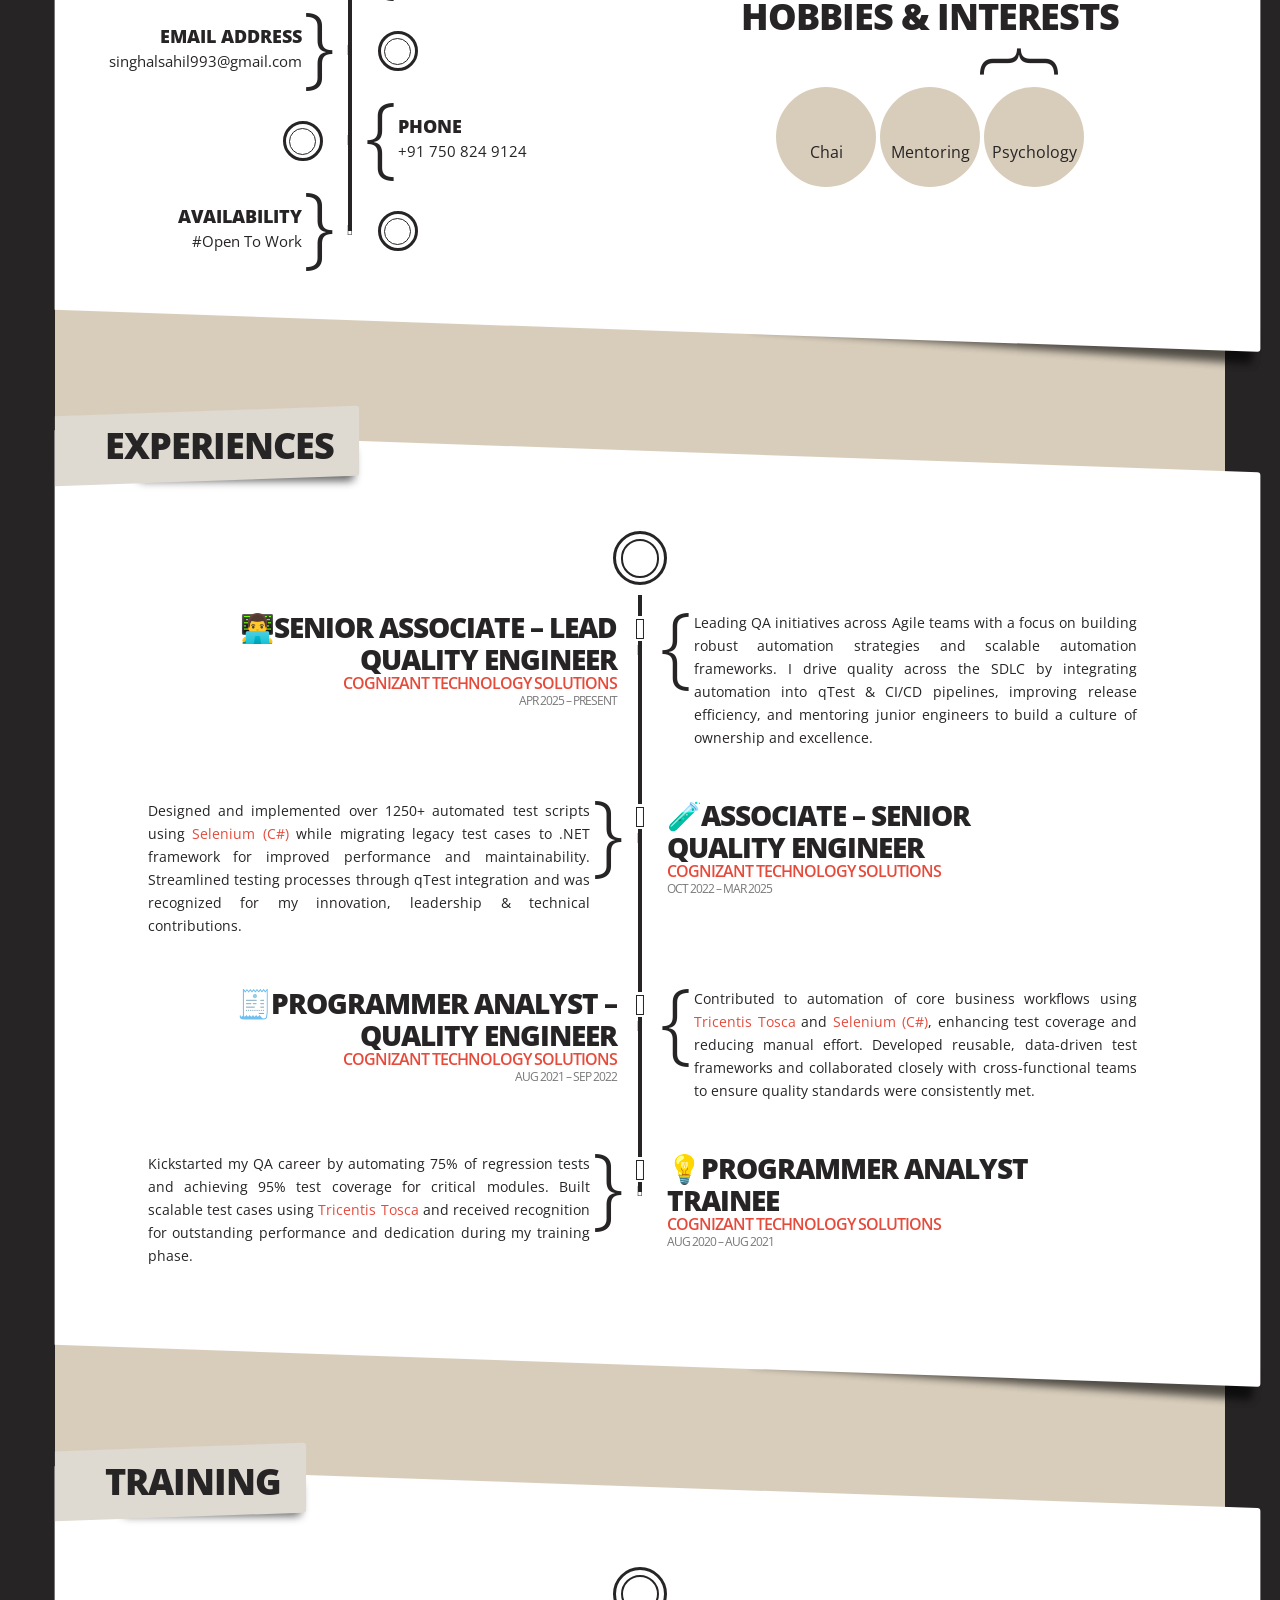
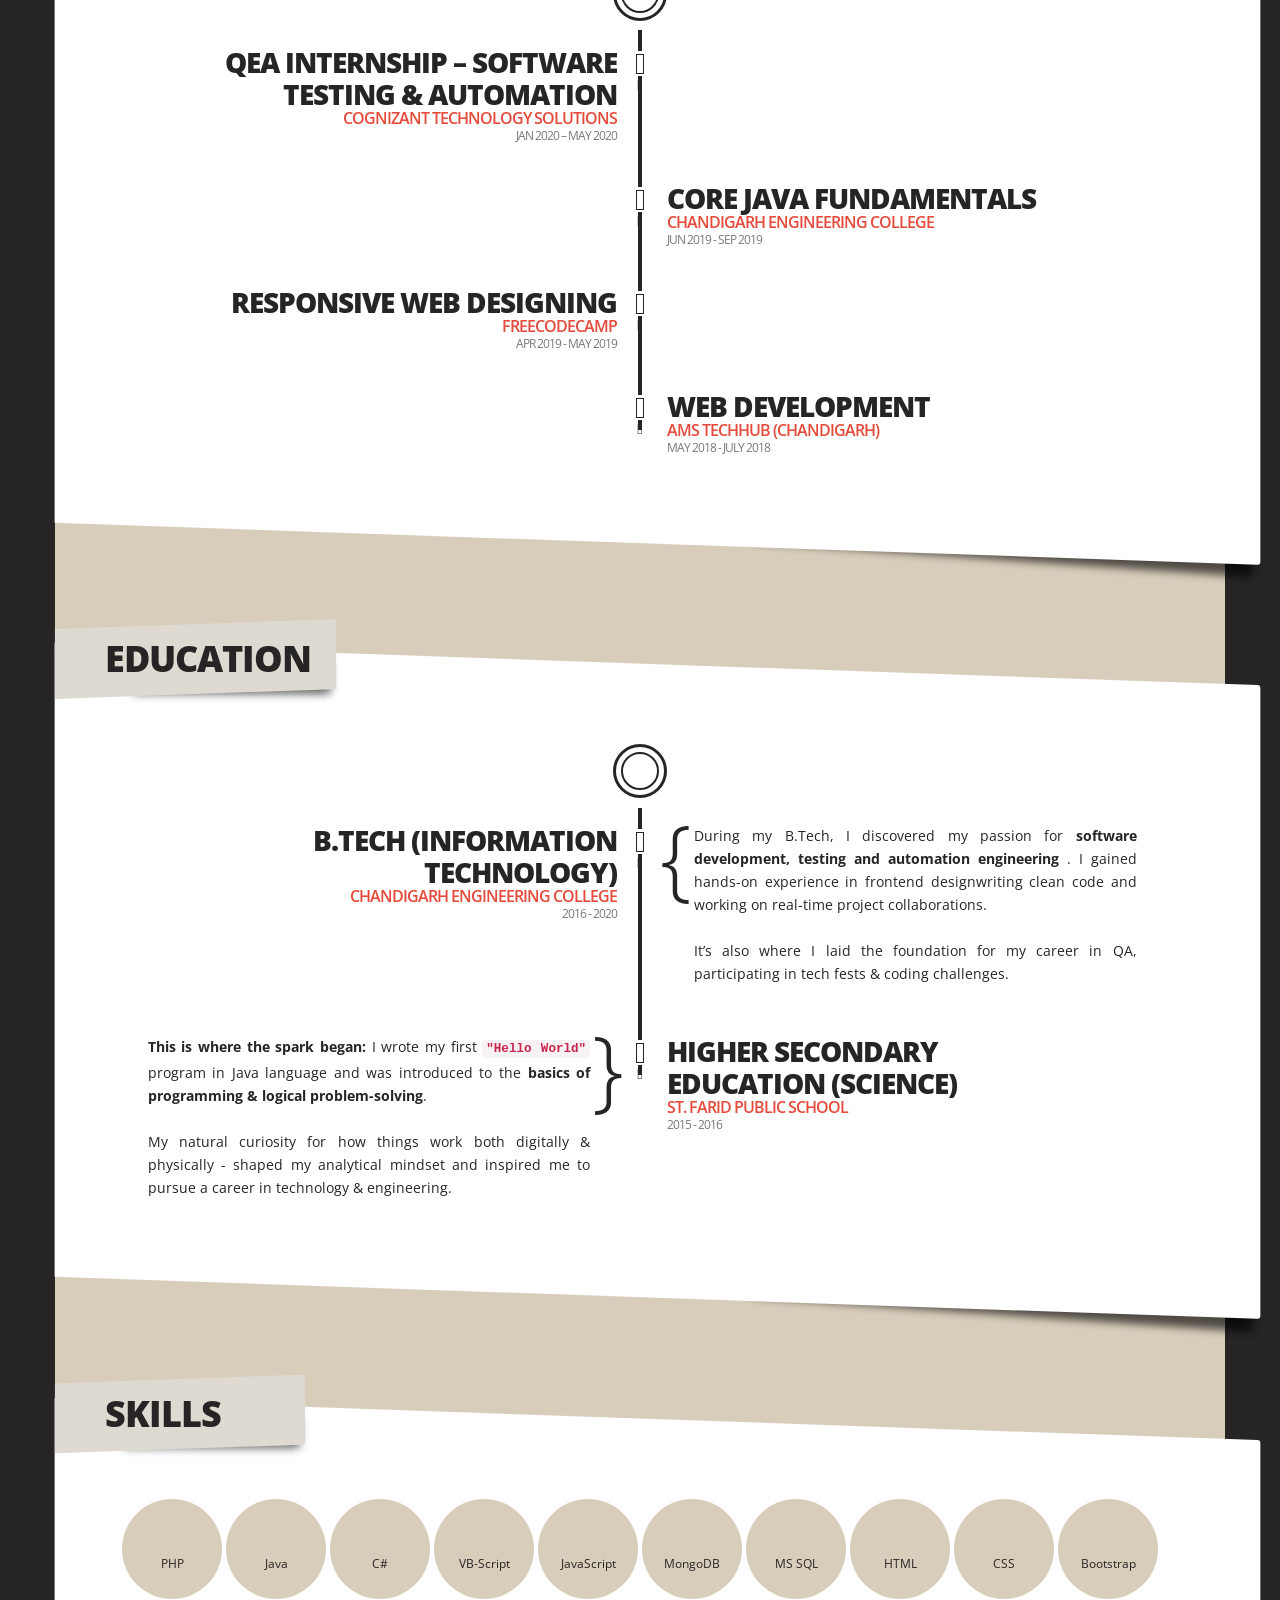
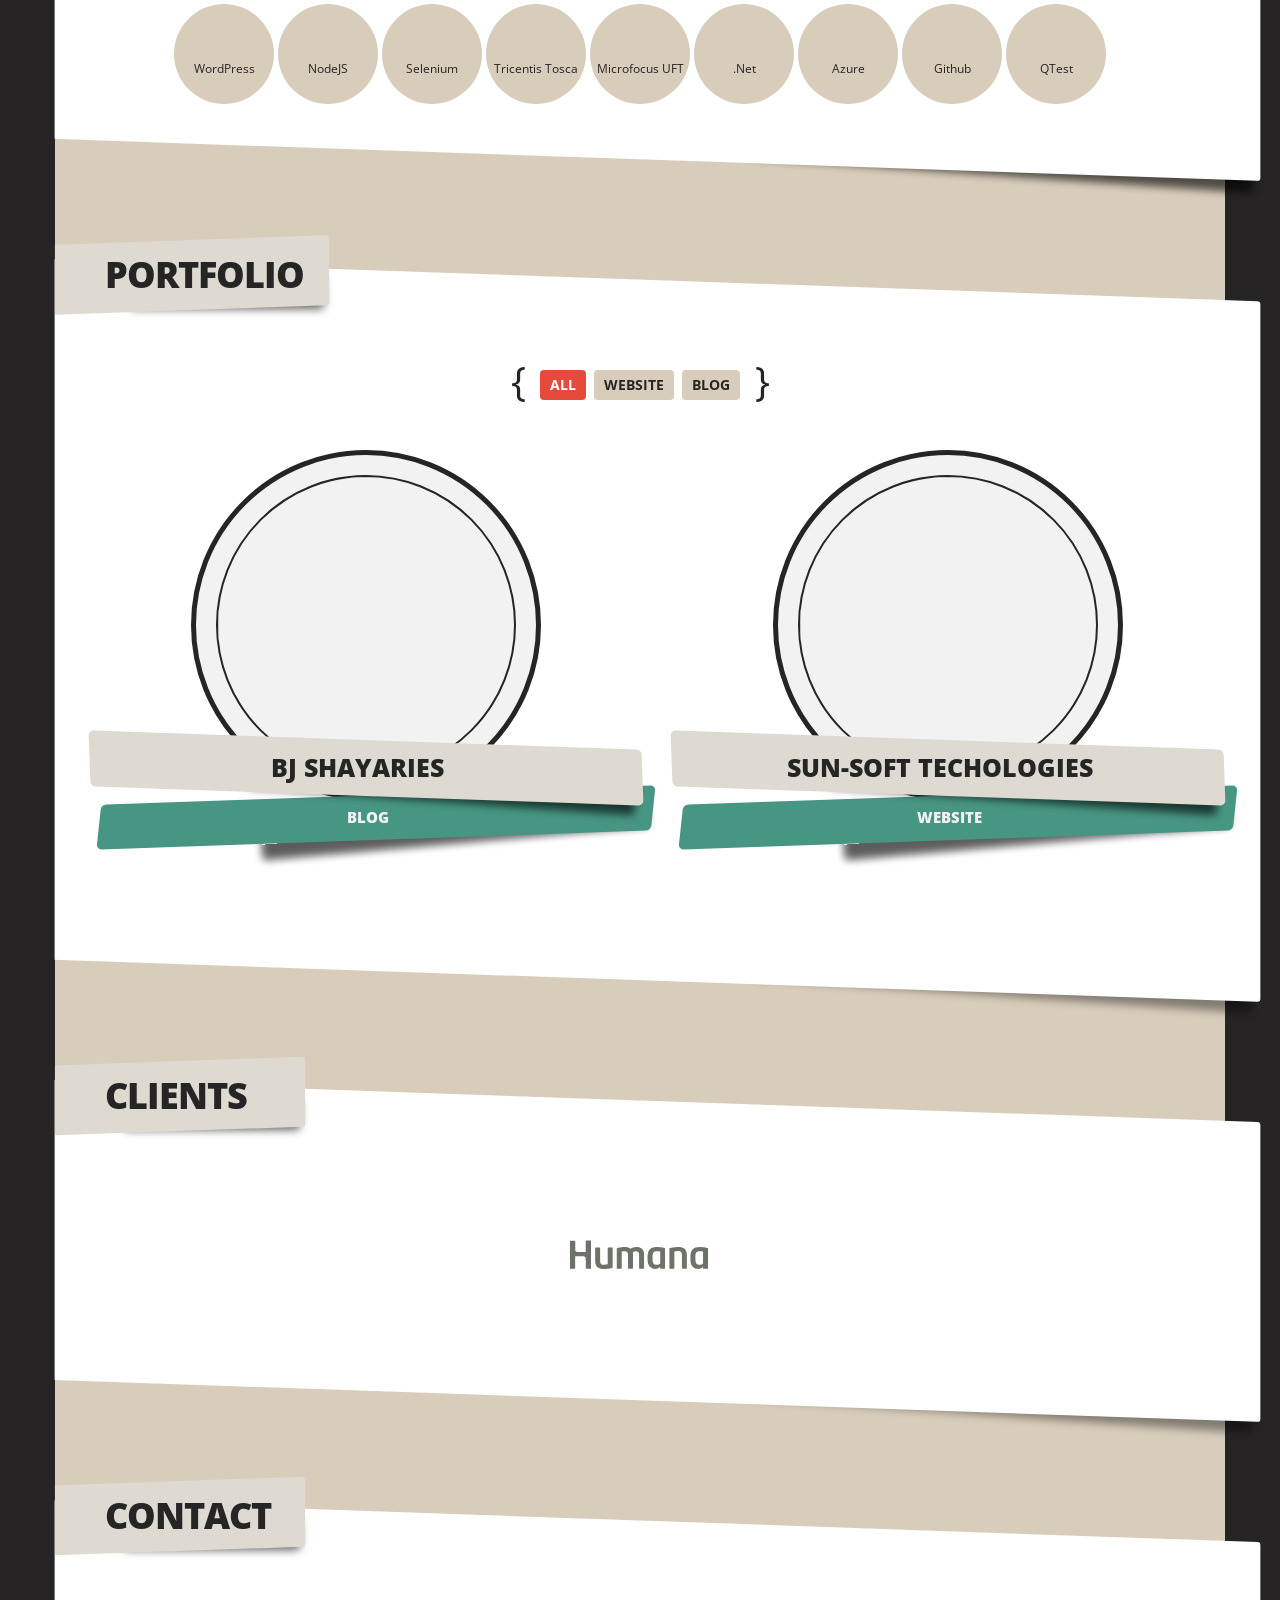
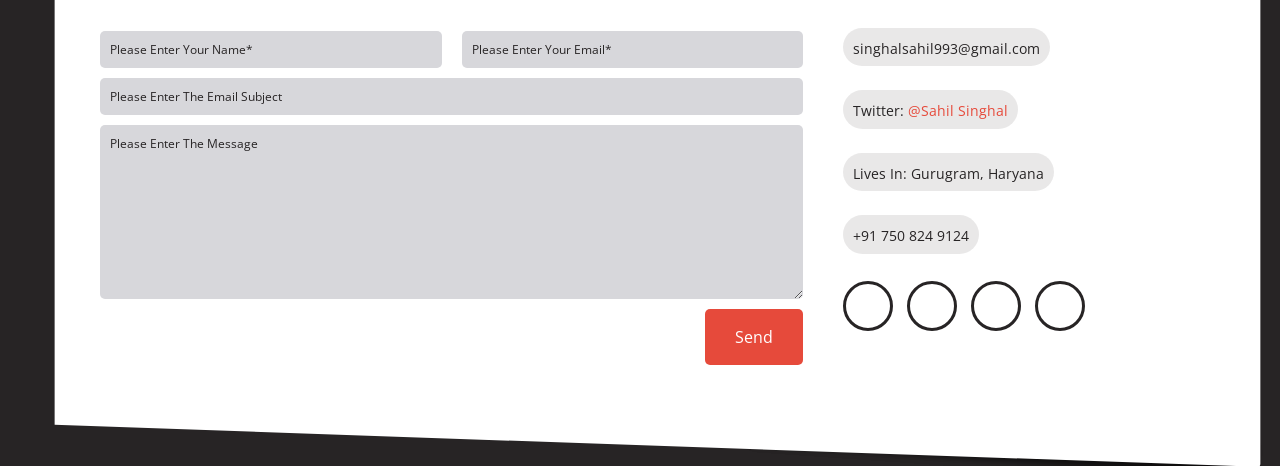
==== commit 2473c7dc: "Minor Formatings" ====
--- a/Backup.html
+++ b/Backup.html
@@ -2,922 +2,876 @@
 <html>
 
 <head>
+  <title>Er.Sahil Singhal</title>
+  <!-- Meta Details -->
+  <meta name="viewport" content="width=device-width, initial-scale=1.0">
   <meta http-equiv="Content-Type" content="text/html; charset=UTF-8">
-  <title>Er.Sahil Singhal</title>
   <meta name="author" content="Sahil Singhal | Web Developer | Lead Quality Engineer">
   <meta name="keywords" content="Sahil Singhal, Web Developer & Lead Quality Engineer, Cognizant Technology Solutions">
   <meta name="robots" content="all">
-  <link href="css" rel="stylesheet" type="text/css">
-  <meta name="viewport" content="width=device-width, initial-scale=1.0">
+
+  <!-- Include Cascading Style Stylesheets -->
   <link rel="stylesheet" href="./css/prettyPhoto.css">
   <link rel="stylesheet" href="./css/animate.css">
-  <link rel="shortcut icon" href="favicon.ico" type="image/x-icon">
+  <link rel="stylesheet" href="./css/stylesheet.css">
+
+  <!-- Include Favicon Image In Browser Tab -->
+  <link rel="shortcut icon" href="images/favicon.ico" type="image/x-icon">
+  <link rel="apple-touch-icon" sizes="144x144" href="favicon.ico">
+  <link rel="apple-touch-icon" sizes="114x114" href="favicon.ico">
+  <link rel="apple-touch-icon" sizes="72x72" href="favicon.ico">
   <link rel="icon" href="favicon.ico" type="image/x-icon">
-  <link rel="shortcut icon" href="favicon.ico">
   <link rel="apple-touch-icon" href="favicon.ico">
-  <link rel="apple-touch-icon" sizes="72x72" href="favicon.ico">
-  <link rel="apple-touch-icon" sizes="114x114" href="favicon.ico">
-  <link rel="apple-touch-icon" sizes="144x144" href="favicon.ico">
+
+  <!-- Include Font Awesome -->
+  <script src="https://kit.fontawesome.com/14c52184c4.js" crossorigin="anonymous"></script>
+
+  <!-- Iclude Google Fonts -->
   <link href='https://fonts.googleapis.com/css?family=Open+Sans:300,700,800,400,600' rel='stylesheet' type='text/css'>
-  <link rel="stylesheet" href="https://use.fontawesome.com/releases/v5.3.1/css/all.css"
-    integrity="sha384-mzrmE5qonljUremFsqc01SB46JvROS7bZs3IO2EmfFsd15uHvIt+Y8vEf7N7fWAU" crossorigin="anonymous">
-  <link rel="stylesheet" href="./css/stylesheet.css">
-  <script async src="https://www.googletagmanager.com/gtag/js?id=UA-109072875-1"></script>
-  <script src="https://kit.fontawesome.com/14c52184c4.js" crossorigin="anonymous"></script>
-  <script>
-    window.dataLayer = window.dataLayer || [];
-    function gtag() { dataLayer.push(arguments); }
-    gtag('js', new Date());
-    gtag('config', 'UA-109072875-1');
-  </script>
 </head>
-<div class="wrapper">
-  <div class="container">
-    <header id="home">
-      <div class="head-image bg-image"
-        style="background-position: center center; background-image: url('images/head-image.jpg'); background-size: cover; background-repeat: no-repeat; height: 535px;">
-        <div class="avatar wow bounceInDown animated" style="visibility: visible; animation-name: bounceInDown;">
-          <img alt="avatar" src="images/Sahil Singhal.jpg" style="height:100%;">
-        </div>
-      </div>
-      <div class="sticky-paper-head has-shadow" style="background-color: #e64a3b;">
-        <div class="content">
-          <a target="_blank" href="#">Download Resume/CV</a>
-        </div>
-        <div class="shadow"></div>
-      </div>
-      <div class="col-xs-12 nav-menu top-menu-holder">
-        <nav class="hidden-xs visible-lg">
-          <ul class="nav">
-            <li class="active">
-              <a href="#home" address="true">Home</a>
-            </li>
-            <li>
-              <a href="#profile" address="true">Profile</a>
-            </li>
-            <li>
-              <a href="#experiences" address="true">Experiences</a>
-            </li>
-            <li>
-              <a href="#training" address="true">Training</a>
-            </li>
-            <li class="">
-              <a href="#education" address="true">Education</a>
-            </li>
-            <li class="">
-              <a href="#skills" address="true">Skills</a>
-            </li>
-            <li>
-              <a href="#portfolio" address="true">Portfolio</a>
-            </li>
-            <li>
-              <a href="#clients" address="true">Clients</a>
-            </li>
-            <li>
-              <a href="#contact" address="true">Contact</a>
-            </li>
-          </ul>
-        </nav>
-        <select class="top-drop-menu nav visible-md visible-sm visible-xs hidden-lg">
-          <option value="#home" selected="selected">
-            Home
-          </option>
-          <option value="#profile">
-            Profile
-          </option>
-          <option value="#experiences">
-            Experiences
-          </option>
-          <option value="#training">
-            Training
-          </option>
-          <option value="#education">
-            Education
-          </option>
-          <option value="#skills">
-            Skills
-          </option>
-          <option value="#portfolio">
-            Portfolio
-          </option>
-          <option value="#clients">
-            Clients
-          </option>
-          <option value="#contact">
-            Contact
-          </option>
-        </select>
-      </div>
-    </header>
-    <section id="info" class="big-name">
-      <div class="sticky-paper-head has-shadow">
-        <div class="content">
-          <h1 id="websitename" style="color: #fff;">Sahil Singhal</h1>
-          <div class="short-tag">
-            Lead Quality Engineer | Web Developer
-          </div>
-        </div>
-        <div class="shadow"></div>
-      </div>
-      <div class="sticky-paper-body has-shadow">
-        <div class="content">
-          <div class="row">
-            <div class="col-xs-12 col-md-12">
-              <div class="le-paragraph">
-                <p>
-                  <strong>Hey there</strong> it looks like you are interested in my profile.
-                </p>
-                <p>
-                  I’m a <b>Lead Quality Engineer</b> & <b>Web Developer</b> who believes that
-                <blockquote class="quote">✨ Great software isn’t just built… It’s tested, trusted and thoughtfully
-                  delivered.
-                </blockquote>
-
-                With close to <b>5 years of hands-on experience in test automation, CI/CD &amp; Agile delivery</b>, I
-                specialize in turning flaky test suites into rock-solid pipelines and transforming quality from a
-                bottleneck into a <b>team-wide superpower</b>. From Selenium to Tosca, REST APIs to Azure DevOps, I’ve
-                been deep in the trenches building reliable, scalable &amp; maintainable automation solutions that <b>
-                  move fast without breaking things </b>. <br><br>
-
-                But beyond the tools and code, here’s what drives me:<br>
-                🔁 <b>I’m a lifelong learner</b>. I love picking up new technologies, diving into new frameworks and
-                staying sharp in a fast-evolving tech world.<br>
-                🚀 <b>I’m a Grow Giver</b>. I believe knowledge gets better when shared. Whether it’s mentoring
-                teammates or helping juniors get started, I enjoy turning my lessons into someone else’s
-                breakthrough.<br>
-                💡 <b>I’m a problem solver at heart</b>. Whether it's automating test cases or implementing strategy to
-                reduce test flakiness, I thrive on solving messy problems with clean solutions.
-                </p>
-              </div>
-            </div>
-          </div>
-        </div>
-        <div class="shadow"></div>
-      </div>
-    </section>
-    <hr class="le-hr">
-    <section id="profile">
-      <div class="sticky-paper-head has-shadow">
-        <div class="content">
-          <h1>profile</h1>
-        </div>
-        <div class="shadow"></div>
-      </div>
-      <div class="sticky-paper-body has-shadow">
-        <div class="content">
-          <div class="row">
-            <div class="col-xs-12 col-lg-6">
-              <div class="timeline-holder wow bounceInUp animated"
-                style="visibility: visible; animation-name: bounceInUp;">
-                <div class="timeline-head">
-                  <div class="icon">
-                    <i class="fa fa-user"></i>
-                  </div>
-                </div>
-                <div class="timeline-body">
-                  <div class="profile-item timeline-item">
-                    <div class="icon-item left">
-                      <div class="circular-icon">
-                        <i class="fa fa-child"></i>
-                      </div>
-                    </div>
-                    <div class="profile-content timeline-content right">
-                      <label>full name</label>
-                      <div class="value">Sahil Singhal</div>
-                    </div>
-                  </div>
-                  <div class="profile-item timeline-item">
-                    <div class="icon-item right">
-                      <div class="circular-icon">
+
+<body>
+  <div class="wrapper">
+    <div class="container">
+      <header id="home">
+        <div class="head-image bg-image"
+          style="background-position: center center; background-image: url('images/head-image.jpg'); background-size: cover; background-repeat: no-repeat; height: 535px;">
+          <div class="avatar wow bounceInDown animated" style="visibility: visible; animation-name: bounceInDown;">
+            <img alt="avatar" src="images/Sahil Singhal.jpg" style="height:100%;">
+          </div>
+        </div>
+        <div class="sticky-paper-head has-shadow" style="background-color: #e64a3b;">
+          <div class="content">
+            <a target="_blank" href="#">Download Resume/CV</a>
+          </div>
+          <div class="shadow"></div>
+        </div>
+        <div class="col-xs-12 nav-menu top-menu-holder">
+          <nav class="hidden-xs visible-lg">
+            <ul class="nav">
+              <li class="active">
+                <a href="#home" address="true">Home</a>
+              </li>
+              <li>
+                <a href="#profile" address="true">Profile</a>
+              </li>
+              <li>
+                <a href="#experiences" address="true">Experiences</a>
+              </li>
+              <li>
+                <a href="#training" address="true">Training</a>
+              </li>
+              <li class="">
+                <a href="#education" address="true">Education</a>
+              </li>
+              <li class="">
+                <a href="#skills" address="true">Skills</a>
+              </li>
+              <li>
+                <a href="#portfolio" address="true">Portfolio</a>
+              </li>
+              <li>
+                <a href="#clients" address="true">Clients</a>
+              </li>
+              <li>
+                <a href="#contact" address="true">Contact</a>
+              </li>
+            </ul>
+          </nav>
+          <select class="top-drop-menu nav visible-md visible-sm visible-xs hidden-lg">
+            <option value="#home" selected="selected">
+              Home
+            </option>
+            <option value="#profile">
+              Profile
+            </option>
+            <option value="#experiences">
+              Experiences
+            </option>
+            <option value="#training">
+              Training
+            </option>
+            <option value="#education">
+              Education
+            </option>
+            <option value="#skills">
+              Skills
+            </option>
+            <option value="#portfolio">
+              Portfolio
+            </option>
+            <option value="#clients">
+              Clients
+            </option>
+            <option value="#contact">
+              Contact
+            </option>
+          </select>
+        </div>
+      </header>
+      <section id="info" class="big-name">
+        <div class="sticky-paper-head has-shadow">
+          <div class="content">
+            <h1 id="websitename" style="color: #fff;">Sahil Singhal</h1>
+            <div class="short-tag">
+              Lead Quality Engineer | Web Developer
+            </div>
+          </div>
+          <div class="shadow"></div>
+        </div>
+        <div class="sticky-paper-body has-shadow">
+          <div class="content">
+            <div class="row">
+              <div class="col-xs-12 col-md-12">
+                <div class="le-paragraph">
+                  <p>
+                    <strong>Hey there</strong> it looks like you are interested in my profile.
+                  </p>
+                  <p>
+                    I’m a <b>Lead Quality Engineer</b> & <b>Web Developer</b> who believes that
+                  <blockquote class="quote">✨ Great software isn’t just built… It’s tested, trusted and thoughtfully
+                    delivered.
+                  </blockquote>
+
+                  With close to <b>5 years of hands-on experience in test automation, CI/CD &amp; Agile delivery</b>, I
+                  specialize in turning flaky test suites into rock-solid pipelines and transforming quality from a
+                  bottleneck into a <b>team-wide superpower</b>. From Selenium to Tosca, REST APIs to Azure DevOps, I’ve
+                  been deep in the trenches building reliable, scalable &amp; maintainable automation solutions that <b>
+                    move fast without breaking things </b>. <br><br>
+
+                  But beyond the tools and code, here’s what drives me:<br>
+                  🔁 <b>I’m a lifelong learner</b>. I love picking up new technologies, diving into new frameworks and
+                  staying sharp in a fast-evolving tech world.<br>
+                  🚀 <b>I’m a Grow Giver</b>. I believe knowledge gets better when shared. Whether it’s mentoring
+                  teammates or helping juniors get started, I enjoy turning my lessons into someone else’s
+                  breakthrough.<br>
+                  💡 <b>I’m a problem solver at heart</b>. Whether it's automating test cases or implementing strategy
+                  to reduce test flakiness, I thrive on solving messy problems with clean solutions.
+                  </p>
+                </div>
+              </div>
+            </div>
+          </div>
+          <div class="shadow"></div>
+        </div>
+      </section>
+      <hr class="le-hr">
+      <section id="profile">
+        <div class="sticky-paper-head has-shadow">
+          <div class="content">
+            <h1>profile</h1>
+          </div>
+          <div class="shadow"></div>
+        </div>
+        <div class="sticky-paper-body has-shadow">
+          <div class="content">
+            <div class="row">
+              <div class="col-xs-12 col-lg-6">
+                <div class="timeline-holder wow bounceInUp animated"
+                  style="visibility: visible; animation-name: bounceInUp;">
+                  <div class="timeline-head">
+                    <div class="icon">
+                      <i class="fa fa-user"></i>
+                    </div>
+                  </div>
+                  <div class="timeline-body">
+                    <div class="profile-item timeline-item">
+                      <div class="icon-item left">
+                        <div class="circular-icon">
+                          <i class="fa fa-child"></i>
+                        </div>
+                      </div>
+                      <div class="profile-content timeline-content right">
+                        <label>full name</label>
+                        <div class="value">Sahil Singhal</div>
+                      </div>
+                    </div>
+                    <div class="profile-item timeline-item">
+                      <div class="icon-item right">
+                        <div class="circular-icon">
+                          <i class="fa fa-envelope"></i>
+                        </div>
+                      </div>
+                      <div class="profile-content timeline-content left">
+                        <label>email address</label>
+                        <div class="value" style="text-transform: none;">singhalsahil993@gmail.com
+                        </div>
+                      </div>
+                    </div>
+                    <div class="profile-item timeline-item">
+                      <div class="icon-item left">
+                        <div class="circular-icon">
+                          <i class="fa fa-phone"></i>
+                        </div>
+                      </div>
+                      <div class="profile-content timeline-content right">
+                        <label>Phone</label>
+                        <div class="value">+91 750 824 9124</div>
+                      </div>
+                    </div>
+                    <div class="profile-item timeline-item">
+                      <div class="icon-item right">
+                        <div class="circular-icon left">
+                          <i class="fa fa-user-tie"></i>
+                        </div>
+                      </div>
+                      <div class="profile-content timeline-content left">
+                        <label>Availability</label>
+                        <div class="value">#Open To Work</div>
+                      </div>
+                    </div>
+                  </div>
+                </div>
+              </div>
+              <div class="col-xs-12 col-lg-6">
+                <div class="interests-holder">
+                  <div class="interests-row big">
+                    <ul>
+                      <li class="wow bounceInDown animated" data-wow-delay="0.2s"
+                        style="visibility: visible; animation-delay: 0.2s; animation-name: bounceInDown;">
+                        <i class="fa fa-laptop-code"></i>
+                        <span>Coding</span>
+                      </li>
+                      <li class="wow bounceInDown animated" data-wow-delay="0.3s"
+                        style="visibility: visible; animation-delay: 0.3s; animation-name: bounceInDown;">
+                        <i class="fa fa-solid fa-palette"></i>
+                        <span>Sketching</span>
+                      </li>
+                      <li class="wow bounceInDown animated" data-wow-delay="0.4s"
+                        style="visibility: visible; animation-delay: 0.4s; animation-name: bounceInDown;">
+                        <i class="fa fa-book-bookmark"></i>
+                        <span>Reading</span>
+                      </li>
+                    </ul>
+                  </div>
+                  <div class="title wow fadeIn animated" style="visibility: visible; animation-name: fadeIn;">
+                    <h1>hobbies &amp; interests</h1>
+                  </div>
+                  <div class="interests-row big">
+                    <ul>
+                      <li class="wow bounceInDown animated" data-wow-delay="0.5s"
+                        style="visibility: visible; animation-delay: 0.5s; animation-name: bounceInDown;">
+                        <i class="fa fa-coffee"></i>
+                        <span>Chai</span>
+                      </li>
+                      <li class="wow bounceInDown animated" data-wow-delay="0.6s"
+                        style="visibility: visible; animation-delay: 0.6s; animation-name: bounceInDown;">
+                        <i class="fa fa-chalkboard-teacher"></i>
+                        <span>Mentoring</span>
+                      </li>
+                      <li class="wow bounceInDown animated" data-wow-delay="0.7s"
+                        style="visibility: visible; animation-delay: 0.7s; animation-name: bounceInDown;">
+                        <i class="fa fa-brain"></i>
+                        <span>Psychology</span>
+                      </li>
+                    </ul>
+                  </div>
+                </div>
+              </div>
+            </div>
+          </div>
+          <div class="shadow"></div>
+        </div>
+      </section>
+      <hr class="le-hr">
+      <section id="experiences">
+        <div class="sticky-paper-head has-shadow">
+          <div class="content">
+            <h1>experiences</h1>
+          </div>
+          <div class="shadow"></div>
+        </div>
+        <div class="sticky-paper-body has-shadow">
+          <div class="content">
+            <div class="row">
+              <div class="col-xs-12">
+                <div class="timeline-holder wow bounceInUp animated"
+                  style="visibility: visible; animation-name: bounceInUp;">
+                  <div class="timeline-head event-head">
+                    <div class="icon">
+                      <i class="fa fa-suitcase"></i>
+                    </div>
+                  </div>
+                  <div class="timeline-body">
+                    <div class="event-item timeline-item">
+                      <div class="event-title left">
+                        <h1>👨‍💻Senior Associate – Lead Quality Engineer</h1>
+                        <h4><a href="https://www.cognizant.com/us/en" target="_blank">Cognizant Technology
+                            Solutions</a><br><small>Apr 2025 – Present</small></h4>
+                      </div>
+                      <div class="event-content timeline-content right">
+                        <p>
+                          Leading QA initiatives across Agile teams with a focus on building robust automation
+                          strategies and scalable automation frameworks. I drive quality across the SDLC by integrating
+                          automation into qTest &amp; CI/CD pipelines, improving release efficiency, and mentoring
+                          junior engineers to build a culture of ownership and excellence.
+                        </p>
+                      </div>
+                    </div>
+                    <div class="event-item timeline-item">
+                      <div class="event-content timeline-content left">
+                        <p>
+                          Designed and implemented over 1250+ automated test scripts using <a
+                            href="https://www.selenium.dev/" target="_blank">Selenium (C#)</a> while migrating
+                          legacy test cases to .NET framework for improved performance and maintainability. Streamlined
+                          testing processes through qTest integration and was recognized for my innovation, leadership
+                          &amp; technical contributions.
+                        </p>
+                      </div>
+                      <div class="event-title right">
+                        <h1>🧪Associate – Senior Quality Engineer</h1>
+                        <h4><a href="https://www.cognizant.com/us/en" target="_blank">Cognizant Technology
+                            Solutions</a><br><small>Oct 2022 – Mar 2025</small>
+                        </h4>
+                      </div>
+                    </div>
+                    <div class="event-item timeline-item">
+                      <div class="event-title left">
+                        <h1>🧾Programmer Analyst – Quality Engineer</h1>
+                        <h4><a href="https://www.cognizant.com/us/en" target="_blank">Cognizant Technology
+                            Solutions</a><br><small>Aug 2021 – Sep 2022</small></h4>
+                      </div>
+                      <div class="event-content timeline-content right">
+                        <p>
+                          Contributed to automation of core business workflows using <a
+                            href="https://documentation.tricentis.com/tosca/1600/en/content/resources/webhelp/cover_web.htm"
+                            target="_blank">Tricentis Tosca</a> and <a href="https://www.selenium.dev/"
+                            target="_blank">Selenium (C#)</a>, enhancing test
+                          coverage and reducing manual effort. Developed reusable, data-driven test frameworks and
+                          collaborated closely with cross-functional teams to ensure quality standards were
+                          consistently met.
+                        </p>
+                      </div>
+                    </div>
+                    <div class="event-item timeline-item">
+                      <div class="event-content timeline-content left">
+                        <p>
+                          Kickstarted my QA career by automating 75% of regression tests and achieving 95% test coverage
+                          for critical modules. Built scalable test cases using <a
+                            href="https://documentation.tricentis.com/tosca/1600/en/content/resources/webhelp/cover_web.htm"
+                            target="_blank">Tricentis Tosca</a> and received recognition for outstanding performance and
+                          dedication during my training phase.
+                        </p>
+                      </div>
+                      <div class="event-title right">
+                        <h1>💡Programmer Analyst Trainee</h1>
+                        <h4><a href="https://www.cognizant.com/us/en" target="_blank">Cognizant Technology
+                            Solutions</a><br><small>Aug 2020 – Aug 2021</small></h4>
+                      </div>
+                    </div>
+                  </div>
+                </div>
+              </div>
+            </div>
+          </div>
+          <div class="shadow"></div>
+        </div>
+      </section>
+      <hr class="le-hr">
+      <section id="training">
+        <div class="sticky-paper-head has-shadow">
+          <div class="content">
+            <h1>Training</h1>
+          </div>
+          <div class="shadow"></div>
+        </div>
+        <div class="sticky-paper-body has-shadow">
+          <div class="content">
+            <div class="row">
+              <div class="col-xs-12">
+                <div class="timeline-holder wow bounceInUp animated"
+                  style="visibility: visible; animation-name: bounceInUp;">
+                  <div class="timeline-head event-head">
+                    <div class="icon">
+                      <i class="fa fa-graduation-cap"></i>
+                    </div>
+                  </div>
+                  <div class="timeline-body">
+                    <!--QEA Internship – Software Testing & Automation-->
+                    <div class="event-item timeline-item">
+                      <div class="event-title left">
+                        <h1>QEA Internship – Software Testing & Automation</h1>
+                        <h4><a href="https://www.cognizant.com/us/en" target="_blank">Cognizant Technology
+                            Solutions</a><br><small>Jan 2020 – May 2020</small></h4>
+                      </div>
+                    </div>
+                    <!--Core Java-->
+                    <div class="event-item timeline-item">
+                      <div class="event-content timeline-content left myleft"></div>
+                      <div class="event-title right">
+                        <h1>Core Java Fundamentals</h1>
+                        <h4><a href="https://www.cgc.edu.in/chandigarh-engineering-college" target="_blank">Chandigarh
+                            Engineering College</a> <br><small>Jun 2019 - Sep 2019</small></h4>
+                      </div>
+                    </div>
+                    <!--Web Development-->
+                    <div class="event-item timeline-item">
+                      <div class="event-title left">
+                        <h1>Responsive Web Designing</h1>
+                        <h4><a href="https://www.freecodecamp.org/" target="_blank">FreeCodeCamp</a><br><small>Apr
+                            2019 - May 2019</small></h4>
+                      </div>
+                    </div>
+                    <!--Web Development-->
+                    <div class="event-item timeline-item">
+                      <div class="event-content timeline-content left myleft"></div>
+                      <div class="event-title right">
+                        <h1>Web Development</h1>
+                        <h4><a href="http://www.amstechub.com/" target="_blank">AMS Techhub
+                            (Chandigarh)</a><br><small>May
+                            2018 - July 2018</small>
+                        </h4>
+                      </div>
+                    </div>
+                  </div>
+                </div>
+              </div>
+            </div>
+          </div>
+          <div class="shadow"></div>
+        </div>
+      </section>
+      <hr class="le-hr">
+      <section id="education">
+        <div class="sticky-paper-head has-shadow">
+          <div class="content">
+            <h1>education</h1>
+          </div>
+          <div class="shadow"></div>
+        </div>
+        <div class="sticky-paper-body has-shadow">
+          <div class="content">
+            <div class="row">
+              <div class="col-xs-12">
+                <div class="timeline-holder wow bounceInUp animated"
+                  style="visibility: visible; animation-name: bounceInUp;">
+                  <div class="timeline-head event-head">
+                    <div class="icon">
+                      <i class="fa fa-university"></i>
+                    </div>
+                  </div>
+                  <div class="timeline-body">
+                    <div class="event-item timeline-item">
+                      <div class="event-title left">
+                        <h1>B.Tech (Information Technology)</h1>
+                        <h4><a href="https://www.cgc.edu.in/chandigarh-engineering-college" target="_blank">Chandigarh
+                            Engineering College</a><br><small>2016 - 2020</small></h4>
+                      </div>
+                      <div class="event-content timeline-content right">
+                        <p>
+                          During my B.Tech, I discovered my passion for <b> software development, testing and automation
+                            engineering </b>. I gained hands-on experience in frontend designwriting clean code and
+                          working on real-time project collaborations. <br><br>
+                          It’s also where I laid the foundation for my career in QA, participating in tech fests &amp;
+                          coding challenges.
+                        </p>
+                      </div>
+                    </div>
+                    <div class="event-item timeline-item">
+                      <div class="event-content timeline-content left">
+                        <p>
+                          <b>This is where the spark began:</b> I wrote my first <b><code>"Hello World"</code></b>
+                          program
+                          in Java language and was introduced to the <b>basics of programming &amp; logical
+                            problem-solving</b>.
+                          <br><br>
+                          My natural curiosity for how things work both digitally &amp; physically - shaped my
+                          analytical
+                          mindset and inspired me to pursue a career in technology &amp; engineering.
+                        </p>
+                      </div>
+                      <div class="event-title right">
+                        <h1>Higher Secondary Education (Science)</h1>
+                        <h4><a href="https://stfarid.school/" target="_blank">St. Farid Public School</a><br><small>
+                            2015 - 2016</small></h4>
+                      </div>
+                    </div>
+                  </div>
+                </div>
+              </div>
+            </div>
+          </div>
+          <div class="shadow"></div>
+        </div>
+      </section>
+      <hr class="le-hr">
+      <section id="skills">
+        <div class="sticky-paper-head has-shadow">
+          <div class="content">
+            <h1>skills</h1>
+          </div>
+          <div class="shadow"></div>
+        </div>
+        <div class="sticky-paper-body has-shadow">
+          <div class="content">
+            <div class="row">
+              <div class="col-xs-12">
+                <div class="interests-row big">
+                  <ul id="skillslist">
+                    <a href="https://www.php.net/" target="_blank">
+                      <li class="wow bounceInDown animated animated" data-wow-delay="0.1s"
+                        style="visibility: visible; animation-delay: 0.1s; animation-name: bounceInDown;">
+                        <i class="fa fa-code"></i>
+                        <span>PHP</span>
+                      </li>
+                    </a>
+                    <a href="https://www.java.com/en/" target="_blank">
+                      <li class="wow bounceInDown animated animated" data-wow-delay="0.2s"
+                        style="visibility: visible; animation-delay: 0.2s; animation-name: bounceInDown;">
+                        <i class="fa fa-code"></i>
+                        <span>Java</span>
+                      </li>
+                    </a>
+                    <a href="https://learn.microsoft.com/en-us/dotnet/csharp/" target="_blank">
+                      <li class="wow bounceInDown animated animated" data-wow-delay="0.3s"
+                        style="visibility: visible; animation-delay: 0.3s; animation-name: bounceInDown;">
+                        <i class="fa fa-code"></i>
+                        <span>C#</span>
+                      </li>
+                    </a>
+                    <a href="https://www.tutorialspoint.com/vbscript/index.htm" target="_blank">
+                      <li class="wow bounceInDown animated animated" data-wow-delay="0.4s"
+                        style="visibility: visible; animation-delay: 0.4s; animation-name: bounceInDown;">
+                        <i class="fa fa-code"></i>
+                        <span>VB-Script</span>
+                      </li>
+                    </a>
+                    <a href="https://www.javascript.com/" target="_blank">
+                      <li class="wow bounceInDown animated animated" data-wow-delay="0.5s"
+                        style="visibility: visible; animation-delay: 0.5s; animation-name: bounceInDown;">
+                        <i class="fa fa-code"></i>
+                        <span>JavaScript</span>
+                      </li>
+                    </a>
+                    <a href="https://www.mongodb.com/" target="_blank">
+                      <li class="wow bounceInDown animated animated" data-wow-delay="0.6s"
+                        style="visibility: visible; animation-delay: 0.6s; animation-name: bounceInDown;">
+                        <i class="fa fa-code"></i>
+                        <span>MongoDB</span>
+                      </li>
+                    </a>
+                    <a href="https://www.mysql.com/" target="_blank">
+                      <li class="wow bounceInDown animated animated" data-wow-delay="0.7s"
+                        style="visibility: visible; animation-delay: 0.7s; animation-name: bounceInDown;">
+                        <i class="fa fa-code"></i>
+                        <span>MS SQL</span>
+                      </li>
+                    </a>
+                    <a href="https://www.w3schools.com/html/" target="_blank">
+                      <li class="wow bounceInDown animated animated" data-wow-delay="0.8s"
+                        style="visibility: visible; animation-delay: 0.8s; animation-name: bounceInDown;">
+                        <i class="fa fa-code"></i>
+                        <span>HTML</span>
+                      </li>
+                    </a>
+                    <a href="https://www.w3schools.com/css/" target="_blank">
+                      <li class="wow bounceInDown animated animated" data-wow-delay="0.9s"
+                        style="visibility: visible; animation-delay: 0.9s; animation-name: bounceInDown;">
+                        <i class="fa fa-code"></i>
+                        <span>CSS</span>
+                      </li>
+                    </a>
+                    <a href="https://getbootstrap.com/" target="_blank">
+                      <li class="wow bounceInDown animated animated" data-wow-delay="1.0s"
+                        style="visibility: visible; animation-delay: 1.0s; animation-name: bounceInDown;">
+                        <i class="fa fa-code"></i>
+                        <span>Bootstrap</span>
+                      </li>
+                    </a>
+                    <a href="https://wordpress.com/" target="_blank">
+                      <li class="wow bounceInDown animated animated" data-wow-delay="1.2s"
+                        style="visibility: visible; animation-delay: 1.2s; animation-name: bounceInDown;">
+                        <i class="fa fa-code"></i>
+                        <span>WordPress</span>
+                      </li>
+                    </a>
+                    <a href="https://nodejs.org/en" target="_blank">
+                      <li class="wow bounceInDown animated animated" data-wow-delay="1.3s"
+                        style="visibility: visible; animation-delay: 1.3s; animation-name: bounceInDown;">
+                        <i class="fa fa-code"></i>
+                        <span>NodeJS</span>
+                      </li>
+                    </a>
+                    <a href="https://www.selenium.dev/" target="_blank">
+                      <li class="wow bounceInDown animated animated" data-wow-delay="1.4s"
+                        style="visibility: visible; animation-delay: 1.4s; animation-name: bounceInDown;">
+                        <i class="fa fa-code"></i>
+                        <span>Selenium</span>
+                      </li>
+                    </a>
+                    <a href="https://documentation.tricentis.com/tosca/1600/en/content/resources/webhelp/cover_web.htm"
+                      target="_blank">
+                      <li class="wow bounceInDown animated animated" data-wow-delay="1.5s"
+                        style="visibility: visible; animation-delay: 1.5s; animation-name: bounceInDown;">
+                        <i class="fa fa-code"></i>
+                        <span>Tricentis Tosca</span>
+                      </li>
+                    </a>
+                    <a href="https://community.opentext.com/cfs-file/__key/telligent-evolution-components-attachments/00-210-01-00-00-20-59-05/UFT_5F00_UsersGuide.pdf"
+                      target="_blank">
+                      <li class="wow bounceInDown animated animated" data-wow-delay="1.6s"
+                        style="visibility: visible; animation-delay: 1.6s; animation-name: bounceInDown;">
+                        <i class="fa fa-code"></i>
+                        <span>Microfocus UFT</span>
+                      </li>
+                    </a>
+                    <a href="https://learn.microsoft.com/en-us/dotnet/" target="_blank">
+                      <li class="wow bounceInDown animated animated" data-wow-delay="1.7s"
+                        style="visibility: visible; animation-delay: 1.7s; animation-name: bounceInDown;">
+                        <i class="fa fa-code"></i>
+                        <span>.Net</span>
+                      </li>
+                    </a>
+                    <a href="https://learn.microsoft.com/en-us/azure/?product=popular" target="_blank">
+                      <li class="wow bounceInDown animated animated" data-wow-delay="1.8s"
+                        style="visibility: visible; animation-delay: 1.8s; animation-name: bounceInDown;">
+                        <i class="fa fa-code"></i>
+                        <span>Azure</span>
+                      </li>
+                    </a>
+                    <a href="https://github.com/" target="_blank">
+                      <li class="wow bounceInDown animated animated" data-wow-delay="1.9s"
+                        style="visibility: visible; animation-delay: 1.9s; animation-name: bounceInDown;">
+                        <i class="fa fa-code"></i>
+                        <span>Github</span>
+                      </li>
+                    </a>
+                    <a href="https://documentation.tricentis.com/qtest/od/en/content/resources/home.htm"
+                      target="_blank">
+                      <li class="wow bounceInDown animated animated" data-wow-delay="2.0s"
+                        style="visibility: visible; animation-delay: 2.0s; animation-name: bounceInDown;">
+                        <i class="fa fa-code"></i>
+                        <span>qTest</span>
+                      </li>
+                    </a>
+                  </ul>
+                </div>
+              </div>
+            </div>
+          </div>
+          <div class="shadow"></div>
+        </div>
+      </section>
+      <hr class="le-hr">
+      <section id="portfolio">
+        <div class="sticky-paper-head has-shadow">
+          <div class="content">
+            <h1>portfolio</h1>
+          </div>
+          <div class="shadow"></div>
+        </div>
+        <div class="sticky-paper-body has-shadow">
+          <div class="content">
+            <div class="row">
+              <div class="col-xs-12 col-md-12 col-lg-12 col-sm-12">
+                <div class="portfolio-holder">
+                  <div id="filters" class="group-selectors">
+                    <a class="active" href="#all" data-filter="*">all<span></span></a>
+                    <a href="#website" data-filter=".website">Website<span></span></a>
+                    <a href="#blog" data-filter=".blog">Blog<span></span></a>
+                  </div>
+                  <div id="portfolio-grid" class="row isotope"
+                    style="position: relative; overflow: hidden; height: 916px;">
+                    <figure class="col-xs-12 col-sm-6 col-md-6 portfolio-item blog isotope-item"
+                      style="position: absolute; left: 0px; top: 0px; transform: translate(0px, 0px);">
+                      <a href="https://bjshayaries.wordpress.com/" target="_blank">
+                        <img alt="" src="images/work01.jpg" height="320" width="320">
+                      </a>
+                      <div class="holder">
+                        <div class="paper has-shadow title">
+                          <div class="content">
+                            Bj Shayaries
+                          </div>
+                          <div class="shadow"></div>
+                        </div>
+                        <div class="paper has-shadow category">
+                          <div class="content">
+                            Blog
+                          </div>
+                          <div class="shadow"></div>
+                        </div>
+                      </div>
+                    </figure>
+                    <figure class="col-xs-12 col-sm-6 col-md-6 portfolio-item website isotope-item"
+                      style="position: absolute; left: 0px; top: 0px; transform: translate(388px, 0px);">
+                      <a href="http://sun-softtech.com/" target="_blank">
+                        <img alt="" src="images/work02.jpg" height="320" width="320">
+                      </a>
+                      <div class="holder">
+                        <div class="paper has-shadow title">
+                          <div class="content">
+                            Sun-Soft Techologies
+                          </div>
+                          <div class="shadow"></div>
+                        </div>
+                        <div class="paper has-shadow category">
+                          <div class="content">
+                            Website
+                          </div>
+                          <div class="shadow"></div>
+                        </div>
+                      </div>
+                    </figure>
+                  </div>
+                </div>
+              </div>
+            </div>
+          </div>
+        </div>
+      </section>
+      <hr class="le-hr">
+      <section id="clients">
+        <div class="sticky-paper-head has-shadow">
+          <div class="content">
+            <h1>CLIENTS</h1>
+          </div>
+          <div class="shadow"></div>
+        </div>
+        <div class="sticky-paper-body has-shadow">
+          <div class="content">
+            <div class="row">
+              <div class="col-xs-12 col-sm-12 col-md-12 col-lg-12"
+                style="-webkit-filter: grayscale(100%);
+filter: grayscale(90%); background-image: url('images/clients/Humana.svg'); background-size: contain; height:150px; background-repeat: no-repeat; background-color: #fff; background-position: center;">
+              </div>
+            </div>
+          </div>
+        </div>
+      </section>
+      <hr class="le-hr">
+      <section id="contact">
+        <div class="sticky-paper-head has-shadow">
+          <div class="content">
+            <h1>contact</h1>
+          </div>
+          <div class="shadow"></div>
+        </div>
+        <div class="sticky-paper-body has-shadow">
+          <div class="content">
+            <div class="row row-contact">
+              <div class="col-xs-12 col-md-8">
+                <div class="contact-form-holder">
+                  <div class="message-box"></div>
+                  <form id="myform" method="post" class="contact-form" novalidate="novalidate">
+                    <div class="col-xs-12 col-sm-6 no-margin">
+                      <div class="control-group">
+                        <div class="controls">
+                          <input id="cname" data-placeholder="Please Enter Your Name*" name="from" size="25"
+                            class="le-input required col-xs-12 placeholder">
+                        </div>
+                      </div>
+                    </div>
+                    <div class="col-xs-12 col-sm-6 no-margin">
+                      <div class="control-group">
+                        <div class="controls">
+                          <input id="cemail" data-placeholder="Please Enter Your Email*" name="reply_to"
+                            class="le-input required email col-xs-12 placeholder">
+                        </div>
+                      </div>
+                    </div>
+                    <div class="col-xs-12 no-margin">
+                      <div class="control-group">
+                        <div class="controls">
+                          <input id="subject" data-placeholder="Please Enter The Email Subject" name="subject" size="25"
+                            class="le-input col-xs-12 placeholder">
+                        </div>
+                      </div>
+                    </div>
+                    <div class="col-xs-12 no-margin">
+                      <div class="control-group">
+                        <div class="controls">
+                          <textarea id="ccomment" data-placeholder="Please Enter The Message"
+                            class="le-input col-xs-12 no-margin placeholder" name="message" rows="9"
+                            cols="5"></textarea>
+                        </div>
+                      </div>
+                    </div>
+                    <div class="col-xs-12 no-margin">
+                      <div class="button-holder">
+                        <input class="submit le-btn big" type="submit" value="send" name="submit">
+                      </div>
+                      <div id="loading" style="display:none;" class="pull-right">
+                        <img alt="" src="images/loader.gif">
+                      </div>
+                    </div>
+                  </form>
+                </div>
+              </div>
+              <div class="col-xs-12 col-md-4">
+                <div class="contact-info">
+                  <ul class="info-holder">
+                    <li>
+                      <div class="info-item">
                         <i class="fa fa-envelope"></i>
-                      </div>
-                    </div>
-                    <div class="profile-content timeline-content left">
-                      <label>email address</label>
-                      <div class="value" style="text-transform: none;">singhalsahil993@gmail.com
-                      </div>
-                    </div>
-                  </div>
-                  <div class="profile-item timeline-item">
-                    <div class="icon-item left">
-                      <div class="circular-icon">
+                        <span style="text-transform: none;">singhalsahil993@gmail.com</span>
+                      </div>
+                    </li>
+                    <li>
+                      <div class="info-item">
+                        <i class="fab fa-twitter"></i>
+                        <span>Twitter: <a target="_blank" href="http://www.twitter.com">@Sahil Singhal</a></span>
+                      </div>
+                    </li>
+                    <li>
+                      <div class="info-item">
+                        <i class="fa fa-map-marker"></i>
+                        <span>Lives In: Gurugram, Haryana</span>
+                      </div>
+                    </li>
+                    <li>
+                      <div class="info-item">
                         <i class="fa fa-phone"></i>
-                      </div>
-                    </div>
-                    <div class="profile-content timeline-content right">
-                      <label>Phone</label>
-                      <div class="value">+91 750 824 9124</div>
-                    </div>
-                  </div>
-                  <div class="profile-item timeline-item">
-                    <div class="icon-item right">
-                      <div class="circular-icon left">
-                        <i class="fa fa-user-tie"></i>
-                      </div>
-                    </div>
-                    <div class="profile-content timeline-content left">
-                      <label>Availability</label>
-                      <div class="value">#Open To Work</div>
-                    </div>
-                  </div>
-                </div>
-              </div>
-            </div>
-            <div class="col-xs-12 col-lg-6">
-              <div class="interests-holder">
-                <div class="interests-row big">
-                  <ul>
-                    <li class="wow bounceInDown animated" data-wow-delay="0.2s"
-                      style="visibility: visible; animation-delay: 0.2s; animation-name: bounceInDown;">
-                      <i class="fa fa-laptop-code"></i>
-                      <span>Coding</span>
-                    </li>
-                    <li class="wow bounceInDown animated" data-wow-delay="0.3s"
-                      style="visibility: visible; animation-delay: 0.3s; animation-name: bounceInDown;">
-                      <i class="fa fa-solid fa-palette"></i>
-                      <span>Sketching</span>
-                    </li>
-                    <li class="wow bounceInDown animated" data-wow-delay="0.4s"
-                      style="visibility: visible; animation-delay: 0.4s; animation-name: bounceInDown;">
-                      <i class="fa fa-book-bookmark"></i>
-                      <span>Reading</span>
+                        <span>+91 750 824 9124</span>
+                      </div>
                     </li>
                   </ul>
-                </div>
-                <div class="title wow fadeIn animated" style="visibility: visible; animation-name: fadeIn;">
-                  <h1>hobbies &amp; interests</h1>
-                </div>
-                <div class="interests-row big">
-                  <ul>
-                    <li class="wow bounceInDown animated" data-wow-delay="0.5s"
-                      style="visibility: visible; animation-delay: 0.5s; animation-name: bounceInDown;">
-                      <i class="fa fa-coffee"></i>
-                      <span>Chai</span>
-                    </li>
-                    <li class="wow bounceInDown animated" data-wow-delay="0.6s"
-                      style="visibility: visible; animation-delay: 0.6s; animation-name: bounceInDown;">
-                      <i class="fa fa-chalkboard-teacher"></i>
-                      <span>Mentoring</span>
-                    </li>
-                    <li class="wow bounceInDown animated" data-wow-delay="0.7s"
-                      style="visibility: visible; animation-delay: 0.7s; animation-name: bounceInDown;">
-                      <i class="fa fa-brain"></i>
-                      <span>Psychology</span>
-                    </li>
-                  </ul>
-                </div>
-              </div>
-            </div>
-          </div>
-        </div>
-        <div class="shadow"></div>
-      </div>
-    </section>
-    <hr class="le-hr">
-    <section id="experiences">
-      <div class="sticky-paper-head has-shadow">
-        <div class="content">
-          <h1>experiences</h1>
-        </div>
-        <div class="shadow"></div>
-      </div>
-      <div class="sticky-paper-body has-shadow">
-        <div class="content">
-          <div class="row">
-            <div class="col-xs-12">
-              <div class="timeline-holder wow bounceInUp animated"
-                style="visibility: visible; animation-name: bounceInUp;">
-                <div class="timeline-head event-head">
-                  <div class="icon">
-                    <i class="fa fa-suitcase"></i>
-                  </div>
-                </div>
-                <div class="timeline-body">
-                  <div class="event-item timeline-item">
-                    <div class="event-title left">
-                      <h1>👨‍💻Senior Associate – Lead Quality Engineer</h1>
-                      <h4><a href="https://www.cognizant.com/us/en" target="_blank">Cognizant Technology
-                          Solutions</a><br><small>Apr 2025 – Present</small></h4>
-                    </div>
-                    <div class="event-content timeline-content right">
-                      <p>
-                        Leading QA initiatives across Agile teams with a focus on building robust automation strategies
-                        and scalable automation frameworks. I drive quality across the SDLC by integrating
-                        automation into qTest &amp; CI/CD pipelines, improving release efficiency, and mentoring junior
-                        engineers to build a culture of ownership and excellence.
-                      </p>
-                    </div>
-                  </div>
-                  <div class="event-item timeline-item">
-                    <div class="event-content timeline-content left">
-                      <p>
-                        Designed and implemented over 1250+ automated test scripts using <a
-                          href="https://www.selenium.dev/" target="_blank">Selenium (C#)</a> while migrating
-                        legacy test cases to .NET framework for improved performance and maintainability. Streamlined
-                        testing processes through qTest integration and was recognized for my innovation, leadership
-                        &amp; technical contributions.
-                      </p>
-                    </div>
-                    <div class="event-title right">
-                      <h1>🧪Associate – Senior Quality Engineer</h1>
-                      <h4><a href="https://www.cognizant.com/us/en" target="_blank">Cognizant Technology
-                          Solutions</a><br><small>Oct 2022 – Mar 2025</small>
-                      </h4>
-                    </div>
-                  </div>
-                  <div class="event-item timeline-item">
-                    <div class="event-title left">
-                      <h1>🧾Programmer Analyst – Quality Engineer</h1>
-                      <h4><a href="https://www.cognizant.com/us/en" target="_blank">Cognizant Technology
-                          Solutions</a><br><small>Aug 2021 – Sep 2022</small></h4>
-                    </div>
-                    <div class="event-content timeline-content right">
-                      <p>
-                        Contributed to automation of core business workflows using <a
-                          href="https://documentation.tricentis.com/tosca/1600/en/content/resources/webhelp/cover_web.htm"
-                          target="_blank">Tricentis Tosca</a> and <a href="https://www.selenium.dev/"
-                          target="_blank">Selenium (C#)</a>, enhancing test
-                        coverage and reducing manual effort. Developed reusable, data-driven test frameworks and
-                        collaborated closely with cross-functional teams to ensure quality standards were
-                        consistently met.
-                      </p>
-                    </div>
-                  </div>
-                  <div class="event-item timeline-item">
-                    <div class="event-content timeline-content left">
-                      <p>
-                        Kickstarted my QA career by automating 75% of regression tests and achieving 95% test coverage
-                        for critical modules. Built scalable test cases using <a
-                          href="https://documentation.tricentis.com/tosca/1600/en/content/resources/webhelp/cover_web.htm"
-                          target="_blank">Tricentis Tosca</a> and received recognition for outstanding performance and
-                        dedication during my training phase.
-                      </p>
-                    </div>
-                    <div class="event-title right">
-                      <h1>💡Programmer Analyst Trainee</h1>
-                      <h4><a href="https://www.cognizant.com/us/en" target="_blank">Cognizant Technology
-                          Solutions</a><br><small>Aug 2020 – Aug 2021</small></h4>
-                    </div>
-                  </div>
-                </div>
-              </div>
-            </div>
-          </div>
-        </div>
-        <div class="shadow"></div>
-      </div>
-    </section>
-    <hr class="le-hr">
-    <section id="training">
-      <div class="sticky-paper-head has-shadow">
-        <div class="content">
-          <h1>Training</h1>
-        </div>
-        <div class="shadow"></div>
-      </div>
-      <div class="sticky-paper-body has-shadow">
-        <div class="content">
-          <div class="row">
-            <div class="col-xs-12">
-              <div class="timeline-holder wow bounceInUp animated"
-                style="visibility: visible; animation-name: bounceInUp;">
-                <div class="timeline-head event-head">
-                  <div class="icon">
-                    <i class="fa fa-graduation-cap"></i>
-                  </div>
-                </div>
-                <div class="timeline-body">
-                  <!--QEA Internship – Software Testing & Automation-->
-                  <div class="event-item timeline-item">
-                    <div class="event-title left">
-                      <h1>QEA Internship – Software Testing & Automation</h1>
-                      <h4><a href="https://www.cognizant.com/us/en" target="_blank">Cognizant Technology
-                          Solutions</a><br><small>Jan 2020 – May 2020</small></h4>
-                    </div>
-                  </div>
-                  <!--Core Java-->
-                  <div class="event-item timeline-item">
-                    <div class="event-content timeline-content left myleft"></div>
-                    <div class="event-title right">
-                      <h1>Core Java Fundamentals</h1>
-                      <h4><a href="https://www.cgc.edu.in/chandigarh-engineering-college" target="_blank">Chandigarh
-                          Engineering College</a> <br><small>Jun 2019 - Sep 2019</small></h4>
-                    </div>
-                  </div>
-                  <!--Web Development-->
-                  <div class="event-item timeline-item">
-                    <div class="event-title left">
-                      <h1>Responsive Web Designing</h1>
-                      <h4><a href="https://www.freecodecamp.org/" target="_blank">FreeCodeCamp</a><br><small>Apr
-                          2019 - May 2019</small></h4>
-                    </div>
-                  </div>
-                  <!--Web Development-->
-                  <div class="event-item timeline-item">
-                    <div class="event-content timeline-content left myleft"></div>
-                    <div class="event-title right">
-                      <h1>Web Development</h1>
-                      <h4><a href="http://www.amstechub.com/" target="_blank">AMS Techhub (Chandigarh)</a><br><small>May
-                          2018 - July 2018</small>
-                      </h4>
-                    </div>
-                  </div>
-                </div>
-              </div>
-            </div>
-          </div>
-        </div>
-        <div class="shadow"></div>
-      </div>
-    </section>
-    <hr class="le-hr">
-    <section id="education">
-      <div class="sticky-paper-head has-shadow">
-        <div class="content">
-          <h1>education</h1>
-        </div>
-        <div class="shadow"></div>
-      </div>
-      <div class="sticky-paper-body has-shadow">
-        <div class="content">
-          <div class="row">
-            <div class="col-xs-12">
-              <div class="timeline-holder wow bounceInUp animated"
-                style="visibility: visible; animation-name: bounceInUp;">
-                <div class="timeline-head event-head">
-                  <div class="icon">
-                    <i class="fa fa-university"></i>
-                  </div>
-                </div>
-                <div class="timeline-body">
-                  <div class="event-item timeline-item">
-                    <div class="event-title left">
-                      <h1>B.Tech (Information Technology)</h1>
-                      <h4><a href="https://www.cgc.edu.in/chandigarh-engineering-college" target="_blank">Chandigarh
-                          Engineering College</a><br><small>2016 - 2020</small></h4>
-                    </div>
-                    <div class="event-content timeline-content right">
-                      <p>
-                        During my B.Tech, I discovered my passion for <b> software development, testing and automation
-                          engineering </b>. I gained hands-on experience in frontend designwriting clean code and
-                        working on real-time project collaborations. <br><br>
-                        It’s also where I laid the foundation for my career in QA, participating in tech fests &amp;
-                        coding challenges.
-                      </p>
-                    </div>
-                  </div>
-                  <div class="event-item timeline-item">
-                    <div class="event-content timeline-content left">
-                      <p>
-                        <b>This is where the spark began:</b> I wrote my first <b><code>"Hello World"</code></b> program
-                        in Java language and was introduced to the <b>basics of programming &amp; logical
-                          problem-solving</b>.
-                        <br><br>
-                        My natural curiosity for how things work both digitally &amp; physically - shaped my analytical
-                        mindset and inspired me to pursue a career in technology &amp; engineering.
-                      </p>
-                    </div>
-                    <div class="event-title right">
-                      <h1>Higher Secondary Education (Science)</h1>
-                      <h4><a href="https://stfarid.school/" target="_blank">St. Farid Public School</a><br><small>
-                          2015 - 2016</small></h4>
-                    </div>
-                  </div>
-                </div>
-              </div>
-            </div>
-          </div>
-        </div>
-        <div class="shadow"></div>
-      </div>
-    </section>
-    <hr class="le-hr">
-    <section id="skills">
-      <div class="sticky-paper-head has-shadow">
-        <div class="content">
-          <h1>skills</h1>
-        </div>
-        <div class="shadow"></div>
-      </div>
-      <div class="sticky-paper-body has-shadow">
-        <div class="content">
-          <div class="row">
-            <div class="col-xs-12">
-              <div class="interests-row big">
-                <ul id="skillslist">
-                  <a href="https://www.php.net/" target="_blank">
-                    <li class="wow bounceInDown animated animated" data-wow-delay="0.5s"
-                      style="visibility: visible; animation-delay: 0.5s; animation-name: bounceInDown;">
-                      <i class="fa fa-code"></i>
-                      <span>PHP</span>
-                    </li>
-                  </a>
-                  <a href="https://www.java.com/en/" target="_blank">
-                    <li class="wow bounceInDown animated animated" data-wow-delay="0.5s"
-                      style="visibility: visible; animation-delay: 0.5s; animation-name: bounceInDown;">
-                      <i class="fa fa-code"></i>
-                      <span>Java</span>
-                    </li>
-                  </a>
-                  <a href="https://learn.microsoft.com/en-us/dotnet/csharp/" target="_blank">
-                    <li class="wow bounceInDown animated animated" data-wow-delay="0.5s"
-                      style="visibility: visible; animation-delay: 0.5s; animation-name: bounceInDown;">
-                      <i class="fa fa-code"></i>
-                      <span>C#</span>
-                    </li>
-                  </a>
-                  <a href="https://www.tutorialspoint.com/vbscript/index.htm" target="_blank">
-                    <li class="wow bounceInDown animated animated" data-wow-delay="0.5s"
-                      style="visibility: visible; animation-delay: 0.5s; animation-name: bounceInDown;">
-                      <i class="fa fa-code"></i>
-                      <span>VB-Script</span>
-                    </li>
-                  </a>
-                  <a href="https://www.javascript.com/" target="_blank">
-                    <li class="wow bounceInDown animated animated" data-wow-delay="0.5s"
-                      style="visibility: visible; animation-delay: 0.5s; animation-name: bounceInDown;">
-                      <i class="fa fa-code"></i>
-                      <span>JavaScript</span>
-                    </li>
-                  </a>
-                  <a href="https://www.mongodb.com/" target="_blank">
-                    <li class="wow bounceInDown animated animated" data-wow-delay="0.5s"
-                      style="visibility: visible; animation-delay: 0.5s; animation-name: bounceInDown;">
-                      <i class="fa fa-code"></i>
-                      <span>MongoDB</span>
-                    </li>
-                  </a>
-                  <a href="https://www.mysql.com/" target="_blank">
-                    <li class="wow bounceInDown animated animated" data-wow-delay="0.5s"
-                      style="visibility: visible; animation-delay: 0.5s; animation-name: bounceInDown;">
-                      <i class="fa fa-code"></i>
-                      <span>MS SQL</span>
-                    </li>
-                  </a>
-                  <a href="https://www.w3schools.com/html/" target="_blank">
-                    <li class="wow bounceInDown animated animated" data-wow-delay="0.5s"
-                      style="visibility: visible; animation-delay: 0.5s; animation-name: bounceInDown;">
-                      <i class="fa fa-code"></i>
-                      <span>HTML</span>
-                    </li>
-                  </a>
-                  <a href="https://www.w3schools.com/css/" target="_blank">
-                    <li class="wow bounceInDown animated animated" data-wow-delay="0.5s"
-                      style="visibility: visible; animation-delay: 0.5s; animation-name: bounceInDown;">
-                      <i class="fa fa-code"></i>
-                      <span>CSS</span>
-                    </li>
-                  </a>
-                  <a href="https://getbootstrap.com/" target="_blank">
-                    <li class="wow bounceInDown animated animated" data-wow-delay="0.5s"
-                      style="visibility: visible; animation-delay: 0.5s; animation-name: bounceInDown;">
-                      <i class="fa fa-code"></i>
-                      <span>Bootstrap</span>
-                    </li>
-                  </a>
-                  <a href="https://wordpress.com/" target="_blank">
-                    <li class="wow bounceInDown animated animated" data-wow-delay="0.5s"
-                      style="visibility: visible; animation-delay: 0.5s; animation-name: bounceInDown;">
-                      <i class="fa fa-code"></i>
-                      <span>WordPress</span>
-                    </li>
-                  </a>
-                  <a href="https://nodejs.org/en" target="_blank">
-                    <li class="wow bounceInDown animated animated" data-wow-delay="0.5s"
-                      style="visibility: visible; animation-delay: 0.5s; animation-name: bounceInDown;">
-                      <i class="fa fa-code"></i>
-                      <span>NodeJS</span>
-                    </li>
-                  </a>
-                  <a href="https://www.selenium.dev/" target="_blank">
-                    <li class="wow bounceInDown animated animated" data-wow-delay="0.5s"
-                      style="visibility: visible; animation-delay: 0.5s; animation-name: bounceInDown;">
-                      <i class="fa fa-code"></i>
-                      <span>Selenium</span>
-                    </li>
-                  </a>
-                  <a href="https://documentation.tricentis.com/tosca/1600/en/content/resources/webhelp/cover_web.htm"
-                    target="_blank">
-                    <li class="wow bounceInDown animated animated" data-wow-delay="0.5s"
-                      style="visibility: visible; animation-delay: 0.5s; animation-name: bounceInDown;">
-                      <i class="fa fa-code"></i>
-                      <span>Tricentis Tosca</span>
-                    </li>
-                  </a>
-                  <a href="https://community.opentext.com/cfs-file/__key/telligent-evolution-components-attachments/00-210-01-00-00-20-59-05/UFT_5F00_UsersGuide.pdf"
-                    target="_blank">
-                    <li class="wow bounceInDown animated animated" data-wow-delay="0.5s"
-                      style="visibility: visible; animation-delay: 0.5s; animation-name: bounceInDown;">
-                      <i class="fa fa-code"></i>
-                      <span>Microfocus UFT</span>
-                    </li>
-                  </a>
-                  <a href="https://learn.microsoft.com/en-us/dotnet/" target="_blank">
-                    <li class="wow bounceInDown animated animated" data-wow-delay="0.5s"
-                      style="visibility: visible; animation-delay: 0.5s; animation-name: bounceInDown;">
-                      <i class="fa fa-code"></i>
-                      <span>.Net</span>
-                    </li>
-                  </a>
-                  <a href="https://learn.microsoft.com/en-us/azure/?product=popular" target="_blank">
-                    <li class="wow bounceInDown animated animated" data-wow-delay="0.5s"
-                      style="visibility: visible; animation-delay: 0.5s; animation-name: bounceInDown;">
-                      <i class="fa fa-code"></i>
-                      <span>Azure</span>
-                    </li>
-                  </a>
-                  <a href="https://github.com/" target="_blank">
-                    <li class="wow bounceInDown animated animated" data-wow-delay="0.5s"
-                      style="visibility: visible; animation-delay: 0.5s; animation-name: bounceInDown;">
-                      <i class="fa fa-code"></i>
-                      <span>Github</span>
-                    </li>
-                  </a>
-                  <a href="https://documentation.tricentis.com/qtest/od/en/content/resources/home.htm" target="_blank">
-                    <li class="wow bounceInDown animated animated" data-wow-delay="0.5s"
-                      style="visibility: visible; animation-delay: 0.5s; animation-name: bounceInDown;">
-                      <i class="fa fa-code"></i>
-                      <span>qTest</span>
-                    </li>
-                  </a>
-                </ul>
-              </div>
-            </div>
-          </div>
-        </div>
-        <div class="shadow"></div>
-      </div>
-    </section>
-    <hr class="le-hr">
-    <section id="portfolio">
-      <div class="sticky-paper-head has-shadow">
-        <div class="content">
-          <h1>portfolio</h1>
-        </div>
-        <div class="shadow"></div>
-      </div>
-      <div class="sticky-paper-body has-shadow">
-        <div class="content">
-          <div class="row">
-            <div class="col-xs-12 col-md-12 col-lg-12 col-sm-12">
-              <div class="portfolio-holder">
-                <div id="filters" class="group-selectors">
-                  <a class="active" href="#all" data-filter="*">all<span></span></a>
-                  <a href="#website" data-filter=".website">Website<span></span></a>
-                  <a href="#blog" data-filter=".blog">Blog<span></span></a>
-                </div>
-                <div id="portfolio-grid" class="row isotope"
-                  style="position: relative; overflow: hidden; height: 916px;">
-                  <figure class="col-xs-12 col-sm-6 col-md-6 portfolio-item blog isotope-item"
-                    style="position: absolute; left: 0px; top: 0px; transform: translate(0px, 0px);">
-                    <a href="https://bjshayaries.wordpress.com/" target="_blank">
-                      <img alt="" src="images/work01.jpg" height="320" width="320">
-                    </a>
-                    <div class="holder">
-                      <div class="paper  has-shadow title">
-                        <div class="content">
-                          Bj Shayaries
-                        </div>
-                        <div class="shadow"></div>
-                      </div>
-                      <div class="paper has-shadow category">
-                        <div class="content">
-                          Blog
-                        </div>
-                        <div class="shadow"></div>
-                      </div>
-                    </div>
-                  </figure>
-                  <figure class="col-xs-12 col-sm-6 col-md-6 portfolio-item website isotope-item"
-                    style="position: absolute; left: 0px; top: 0px; transform: translate(388px, 0px);">
-                    <a href="http://sun-softtech.com/" target="_blank">
-                      <img alt="" src="images/work02.jpg" height="320" width="320">
-                    </a>
-                    <div class="holder">
-                      <div class="paper has-shadow title">
-                        <div class="content">
-                          Sun-Soft Techologies
-                        </div>
-                        <div class="shadow"></div>
-                      </div>
-                      <div class="paper has-shadow category">
-                        <div class="content">
-                          Website
-                        </div>
-                        <div class="shadow"></div>
-                      </div>
-                    </div>
-                  </figure>
-                  <figure class="col-xs-12 col-sm-6 col-md-6 portfolio-item website isotope-item"
-                    style="position: absolute; left: 0px; top: 0px; transform: translate(776px, 0px);">
-                    <a href="http://valveserve.sa/" target="_blank">
-                      <img alt="" src="images/work04.jpg" height="320" width="320">
-                    </a>
-                    <div class="holder">
-                      <div class="paper has-shadow title">
-                        <div class="content">
-                          Valve Serve
-                        </div>
-                        <div class="shadow"></div>
-                      </div>
-                      <div class="paper has-shadow category">
-                        <div class="content">
-                          Website
-                        </div>
-                        <div class="shadow"></div>
-                      </div>
-                    </div>
-                  </figure>
-                  <figure class="col-xs-12 col-sm-6 col-md-6 portfolio-item website  isotope-item"
-                    style="position: absolute; left: 0px; top: 0px; transform: translate(0px, 458px);">
-                    <a href="http://dynamiccloud.com/" target="_blank">
-                      <img alt="" src="images/work03.jpg" height="320" width="320">
-                    </a>
-                    <div class="holder">
-                      <div class="paper has-shadow title">
-                        <div class="content">
-                          Dynamic Cloud
-                        </div>
-                        <div class="shadow"></div>
-                      </div>
-                      <div class="paper has-shadow category">
-                        <div class="content">
-                          Website
-                        </div>
-                        <div class="shadow"></div>
-                      </div>
-                    </div>
-                  </figure>
-                </div>
-              </div>
-            </div>
-          </div>
-        </div>
-      </div>
-    </section>
-    <hr class="le-hr">
-    <section id="clients">
-      <div class="sticky-paper-head has-shadow">
-        <div class="content">
-          <h1>CLIENTS</h1>
-        </div>
-        <div class="shadow"></div>
-      </div>
-      <div class="sticky-paper-body has-shadow">
-        <div class="content">
-          <div class="row">
-            <div class="col-xs-12 col-sm-12 col-md-12 col-lg-12"
-              style="-webkit-filter: grayscale(100%);
-                filter: grayscale(90%); background-image: url('images/clients/Humana.svg'); background-size: contain; height:150px; background-repeat: no-repeat; background-color: #fff; background-position: center;">
-            </div>
-          </div>
-        </div>
-      </div>
-    </section>
-    <hr class="le-hr">
-    <section id="contact">
-      <div class="sticky-paper-head has-shadow">
-        <div class="content">
-          <h1>contact</h1>
-        </div>
-        <div class="shadow"></div>
-      </div>
-      <div class="sticky-paper-body has-shadow">
-        <div class="content">
-          <div class="row row-contact">
-            <div class="col-xs-12 col-md-8">
-              <div class="contact-form-holder">
-                <div class="message-box"></div>
-                <form id="myform" method="post" class="contact-form" novalidate="novalidate">
-                  <div class="col-xs-12 col-sm-6 no-margin">
-                    <div class="control-group">
-                      <div class="controls">
-                        <input id="cname" data-placeholder="Please Enter Your Name*" name="from" size="25"
-                          class="le-input required col-xs-12 placeholder">
-                      </div>
-                    </div>
-                  </div>
-                  <div class="col-xs-12 col-sm-6 no-margin">
-                    <div class="control-group">
-                      <div class="controls">
-                        <input id="cemail" data-placeholder="Please Enter Your Email*" name="reply_to"
-                          class="le-input required email col-xs-12 placeholder">
-                      </div>
-                    </div>
-                  </div>
-                  <div class="col-xs-12 no-margin">
-                    <div class="control-group">
-                      <div class="controls">
-                        <input id="subject" data-placeholder="Please Enter The Email Subject" name="subject" size="25"
-                          class="le-input col-xs-12 placeholder">
-                      </div>
-                    </div>
-                  </div>
-                  <div class="col-xs-12 no-margin">
-                    <div class="control-group">
-                      <div class="controls">
-                        <textarea id="ccomment" data-placeholder="Please Enter The Message"
-                          class="le-input col-xs-12 no-margin placeholder" name="message" rows="9" cols="5"></textarea>
-                      </div>
-                    </div>
-                  </div>
-                  <div class="col-xs-12 no-margin">
-                    <div class="button-holder">
-                      <input class="submit le-btn big" type="submit" value="send" name="submit">
-                    </div>
-                    <div id="loading" style="display:none;" class="pull-right">
-                      <img alt="" src="images/loader.gif">
-                    </div>
-                  </div>
-                </form>
-              </div>
-            </div>
-            <div class="col-xs-12 col-md-4">
-              <div class="contact-info">
-                <ul class="info-holder">
-                  <li>
-                    <div class="info-item">
-                      <i class="fa fa-envelope"></i>
-                      <span style="text-transform: none;">singhalsahil993@gmail.com</span>
-                    </div>
-                  </li>
-                  <li>
-                    <div class="info-item">
-                      <i class="fab fa-twitter"></i>
-                      <span>Twitter: <a target="_blank" href="http://www.twitter.com">@Sahil Singhal</a></span>
-                    </div>
-                  </li>
-                  <li>
-                    <div class="info-item">
-                      <i class="fa fa-map-marker"></i>
-                      <span>Lives In: Gurugram, Haryana</span>
-                    </div>
-                  </li>
-                  <li>
-                    <div class="info-item">
-                      <i class="fa fa-phone"></i>
-                      <span>+91 750 824 9124</span>
-                    </div>
-                  </li>
-                </ul>
-                <div class="social-icons">
-                  <ul>
-                    <li>
-                      <a target="_blank" class="fab fa-facebook" href="https://www.facebook.com/Sahil Singhal"></a>
-                    </li>
-                    <li>
-                      <a target="_blank" class="fab fa-twitter" href="https://twitter.com/Sahil Singhal"></a>
-                    </li>
-                    <li>
-                      <a target="_blank" class="fab fa-linkedin"
-                        href="https://www.linkedin.com/in/sahilsinghal1998/"></a>
-                    </li>
-                    <li>
-                      <a target="_blank" class="fab fa-github" href="https://github.com/Sahil Singhal"></a>
-                    </li>
-                  </ul>
-                </div>
-              </div>
-            </div>
-          </div>
-        </div>
-        <div class="shadow"></div>
-      </div>
-    </section>
+                  <div class="social-icons">
+                    <ul>
+                      <li>
+                        <a target="_blank" class="fab fa-facebook" href="https://www.facebook.com/Sahil Singhal"></a>
+                      </li>
+                      <li>
+                        <a target="_blank" class="fab fa-twitter" href="https://twitter.com/Sahil Singhal"></a>
+                      </li>
+                      <li>
+                        <a target="_blank" class="fab fa-linkedin"
+                          href="https://www.linkedin.com/in/sahilsinghal1998/"></a>
+                      </li>
+                      <li>
+                        <a target="_blank" class="fab fa-github" href="https://github.com/Sahil Singhal"></a>
+                      </li>
+                    </ul>
+                  </div>
+                </div>
+              </div>
+            </div>
+          </div>
+          <div class="shadow"></div>
+        </div>
+      </section>
+    </div>
   </div>
-</div>
-<a class="goto-top" href="#gotop" style="opacity: 1;"></a>
-<script src="js/jquery-1.11.1.min.js"></script>
-<script src="js/jquery-migrate-1.2.1.min.js"></script>
-<script src="js/bootstrap.min.js"></script>
-<script type="text/javascript" src="js/css_browser_selector.js"></script>
-<script type="text/javascript" src="js/jquery.easing-1.3.js"></script>
-<script type="text/javascript" src="js/jquery.prettyPhoto.js"></script>
-<script type="text/javascript" src="js/jquery.validate.js"></script>
-<script type="text/javascript" src="js/jquery.address-1.5.min.js"></script>
-<script type="text/javascript" src="js/jquery.isotope.min.js"></script>
-<script type="text/javascript" src="js/jquery.circliful.min.js"></script>
-<script type="text/javascript" src="js/wow.min.js"></script>
-<script type="text/javascript" src="js/jquery.circliful.min.js"></script>
-<script type="text/javascript" src="js/script.js"></script>
-<script type="text/javascript" src="https://cdn.emailjs.com/sdk/2.2.4/email.min.js"></script>
-<!--Start of Tawk.to Script-->
-<script type="text/javascript">
-  var Tawk_API = Tawk_API || {}, Tawk_LoadStart = new Date();
-  (function () {
-    var s1 = document.createElement("script"), s0 = document.getElementsByTagName("script")[0];
-    s1.async = true;
-    s1.src = 'https://embed.tawk.to/5bafd8ee8a438d2b0cdfdb4d/default';
-    s1.charset = 'UTF-8';
-    s1.setAttribute('crossorigin', '*');
-    s0.parentNode.insertBefore(s1, s0);
-  })();
-  (function () {
-    emailjs.init("user_3jMofxWFiO1gPqHNfd5T7");
-  })();
-</script>
-<!--End of Tawk.to Script-->
-<script type="text/javascript" src="js/email.js"></script>
+  <a class="goto-top" href="#gotop" style="opacity: 1;"></a>
+
+  <!-- Include jQuery -->
+  <script type="text/javascript" src="js/jquery-1.11.1.min.js"></script>
+  <script type="text/javascript" src="js/jquery-migrate-1.2.1.min.js"></script>
+  <script type="text/javascript" src="js/jquery.easing-1.3.js"></script>
+  <script type="text/javascript" src="js/jquery.prettyPhoto.js"></script>
+  <script type="text/javascript" src="js/jquery.validate.js"></script>
+  <script type="text/javascript" src="js/jquery.address-1.5.min.js"></script>
+  <script type="text/javascript" src="js/jquery.isotope.min.js"></script>
+  <script type="text/javascript" src="js/jquery.circliful.min.js"></script>
+
+  <!-- Include Javascript -->
+  <script type="text/javascript" src="js/css_browser_selector.js"></script>
+  <script type="text/javascript" src="js/wow.min.js"></script>
+  <script type="text/javascript" src="js/script.js"></script>
+  <script type="text/javascript" src="https://cdn.emailjs.com/sdk/2.2.4/email.min.js"></script>
+  <script type="text/javascript" src="js/email.js"></script>
+
+  <!-- Include Bootstrap -->
+  <script type="text/javascript" src="js/bootstrap.min.js"></script>
 </body>
 
 </html>
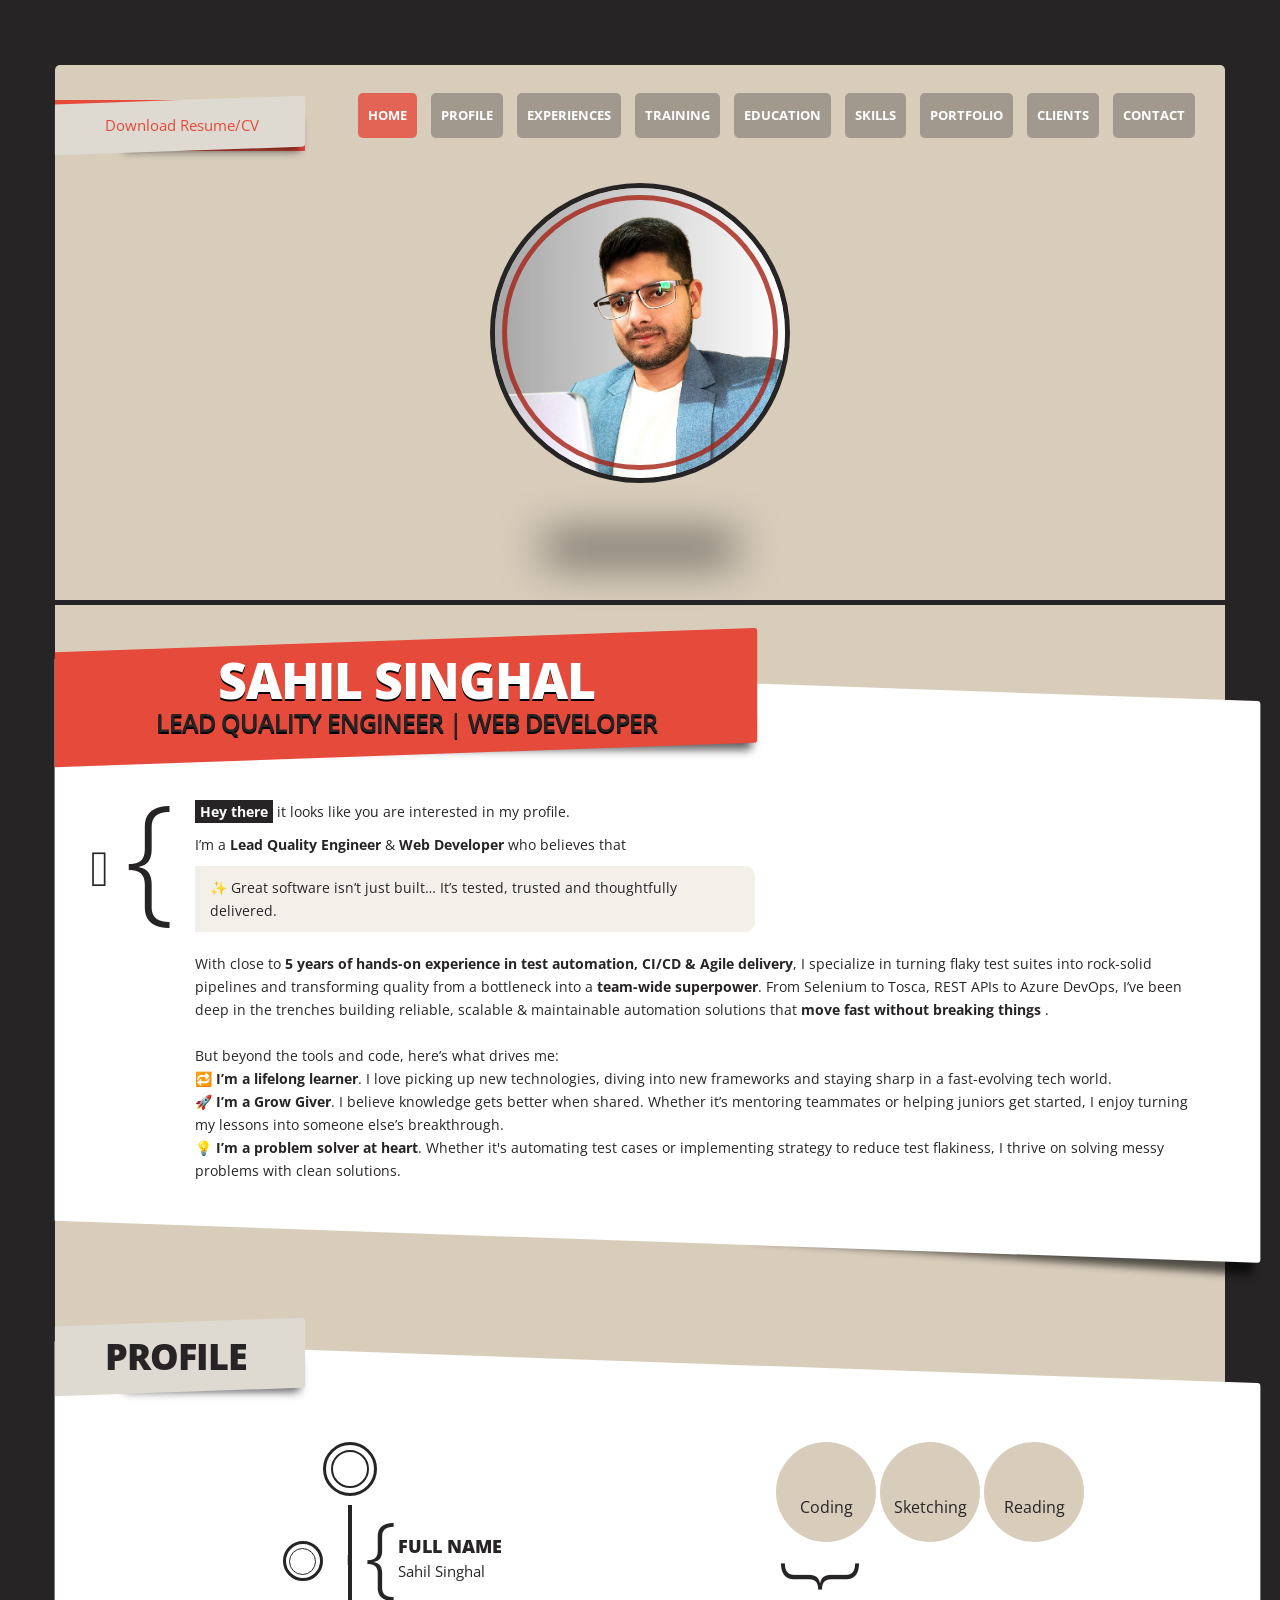
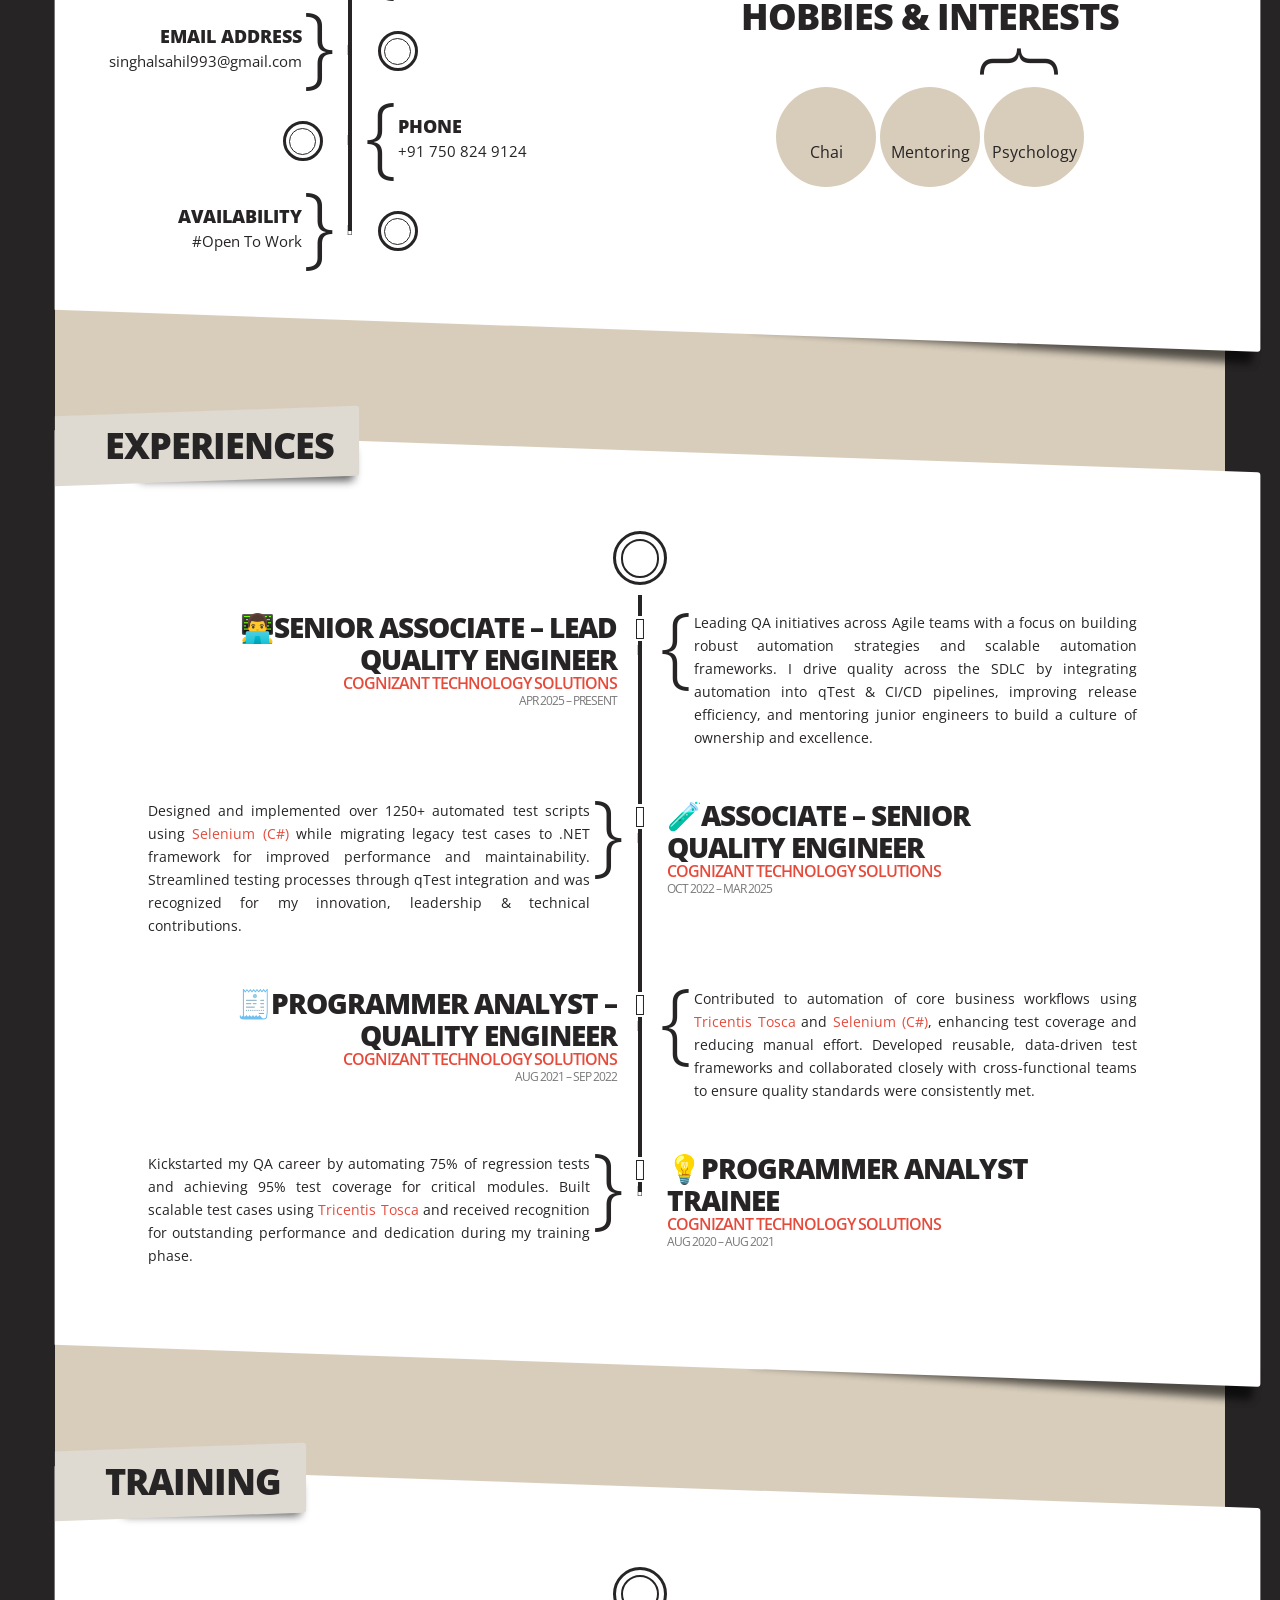
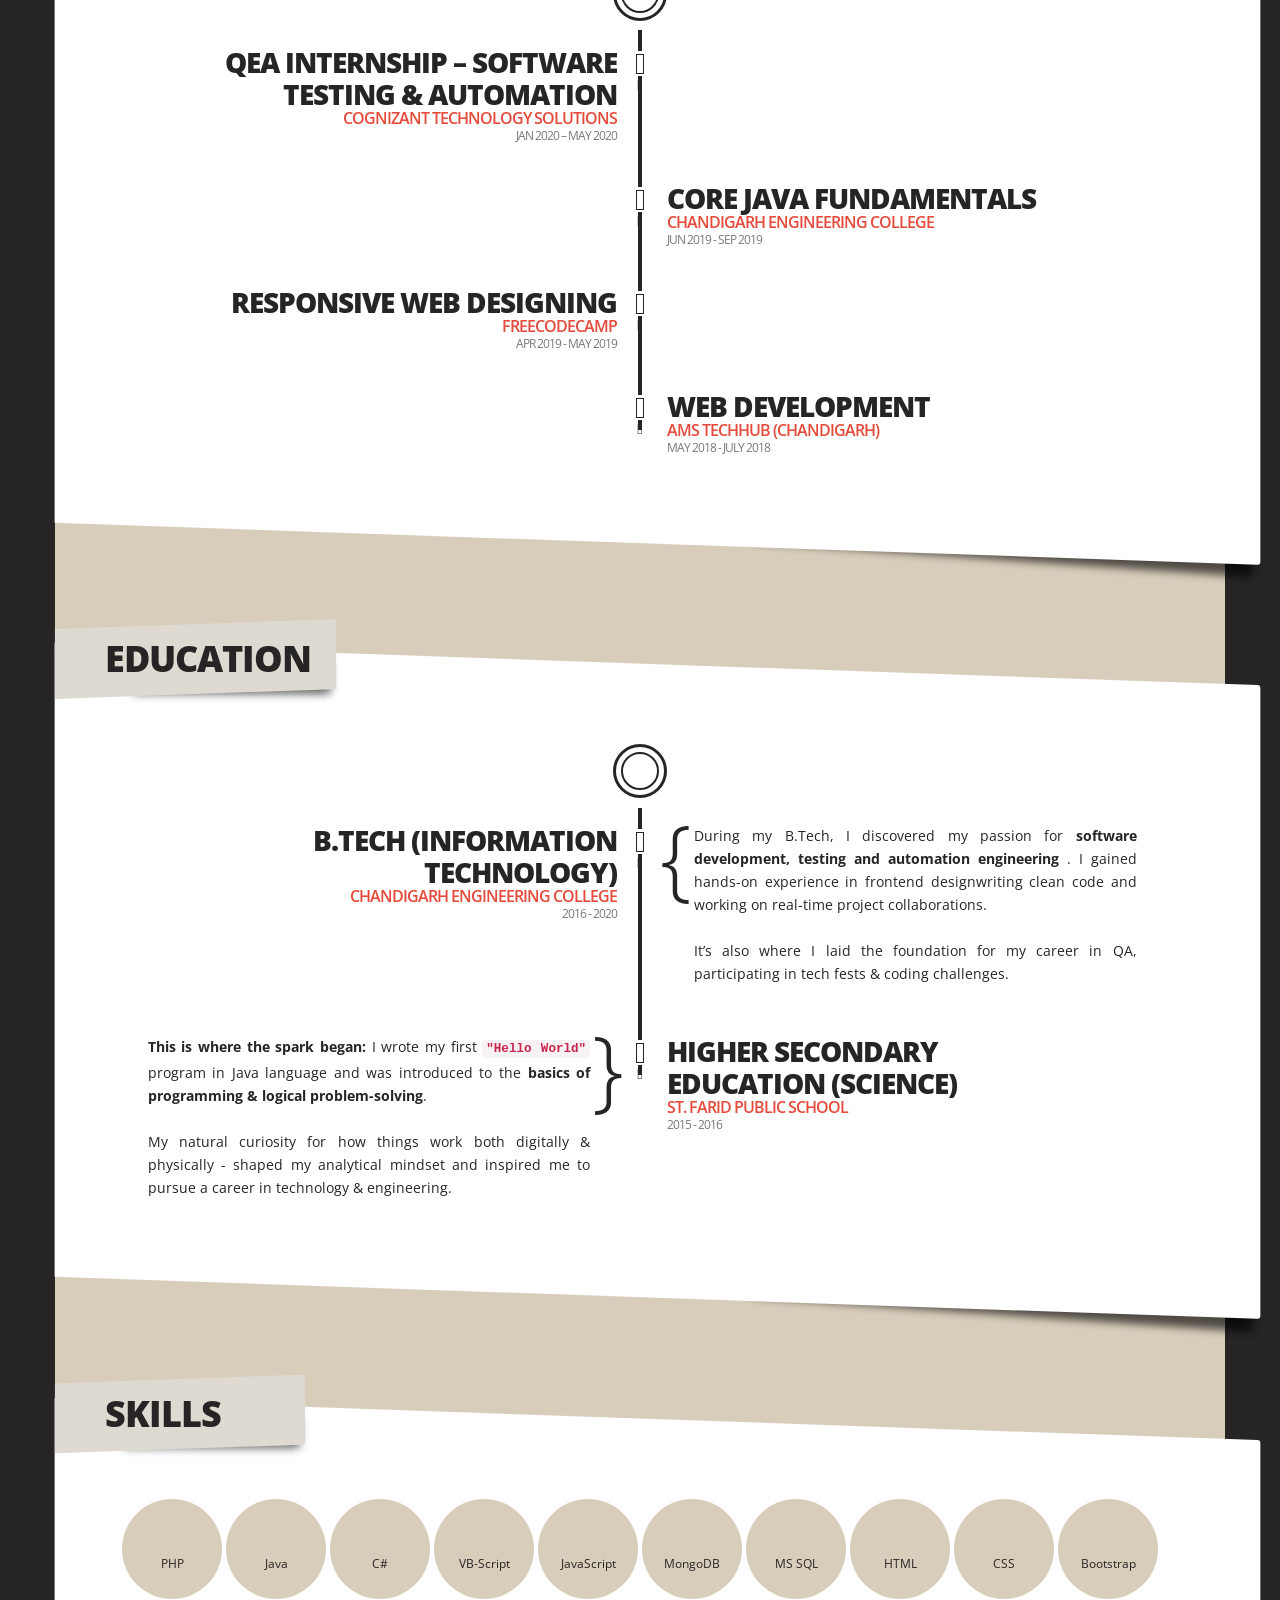
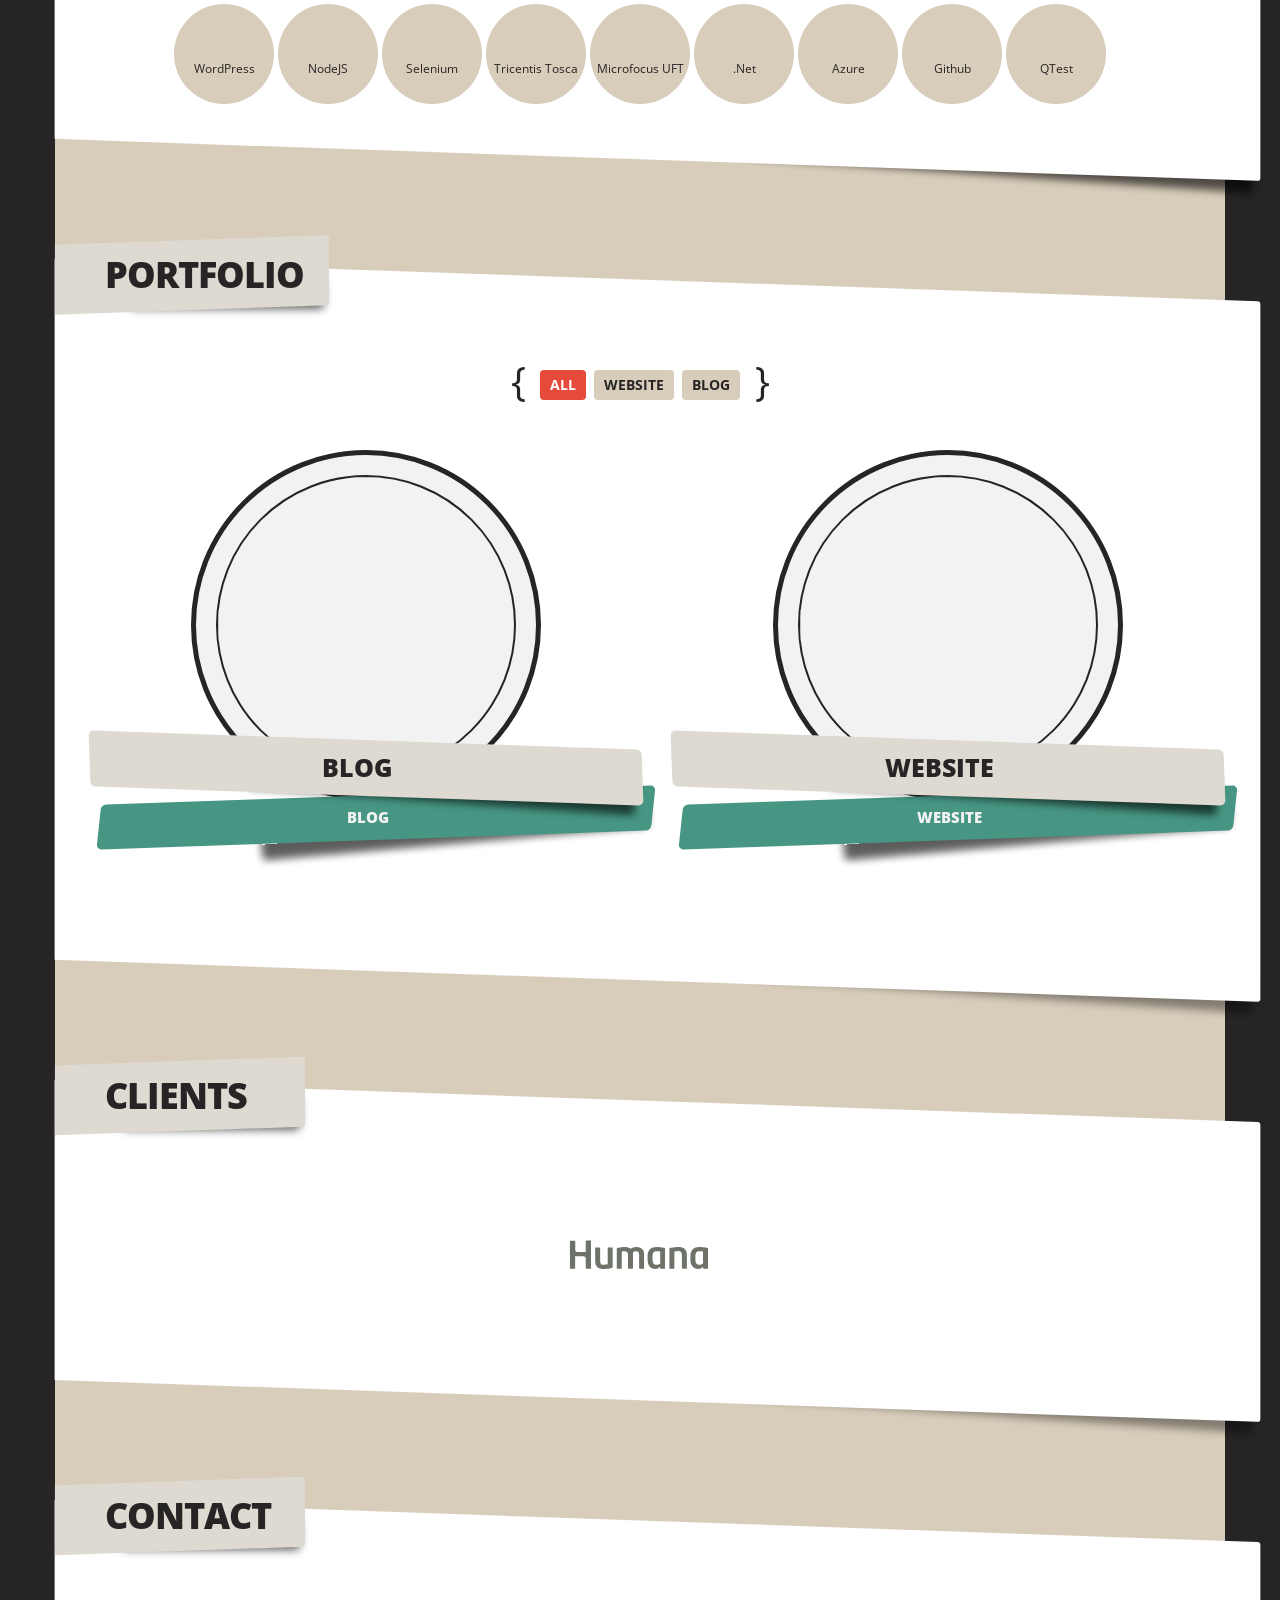
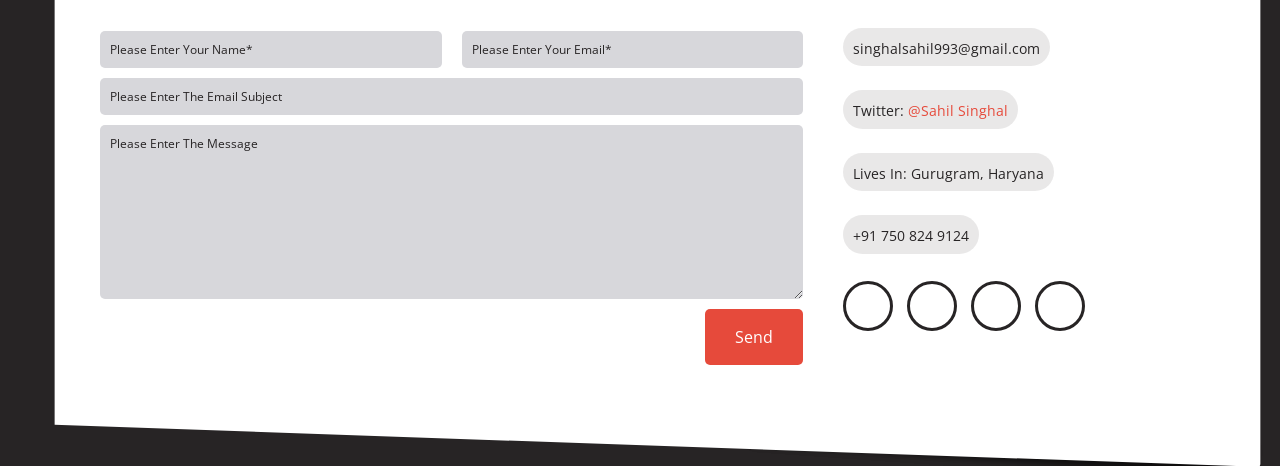
==== commit ed1cf8a6: "Fixes" ====
--- a/Backup.html
+++ b/Backup.html
@@ -26,7 +26,7 @@
   <!-- Include Font Awesome -->
   <script src="https://kit.fontawesome.com/14c52184c4.js" crossorigin="anonymous"></script>
 
-  <!-- Iclude Google Fonts -->
+  <!-- Include Google Fonts -->
   <link href='https://fonts.googleapis.com/css?family=Open+Sans:300,700,800,400,600' rel='stylesheet' type='text/css'>
 </head>
 
@@ -674,13 +674,13 @@
                     style="position: relative; overflow: hidden; height: 916px;">
                     <figure class="col-xs-12 col-sm-6 col-md-6 portfolio-item blog isotope-item"
                       style="position: absolute; left: 0px; top: 0px; transform: translate(0px, 0px);">
-                      <a href="https://bjshayaries.wordpress.com/" target="_blank">
-                        <img alt="" src="images/work01.jpg" height="320" width="320">
+                      <a href="https://Blog.com/" target="_blank">
+                        <img alt="" src="images/Blog.jpg" height="320" width="320">
                       </a>
                       <div class="holder">
                         <div class="paper has-shadow title">
                           <div class="content">
-                            Bj Shayaries
+                            Blog
                           </div>
                           <div class="shadow"></div>
                         </div>
@@ -694,13 +694,13 @@
                     </figure>
                     <figure class="col-xs-12 col-sm-6 col-md-6 portfolio-item website isotope-item"
                       style="position: absolute; left: 0px; top: 0px; transform: translate(388px, 0px);">
-                      <a href="http://sun-softtech.com/" target="_blank">
-                        <img alt="" src="images/work02.jpg" height="320" width="320">
+                      <a href="http://Website.com/" target="_blank">
+                        <img alt="" src="images/Website.jpg" height="320" width="320">
                       </a>
                       <div class="holder">
                         <div class="paper has-shadow title">
                           <div class="content">
-                            Sun-Soft Techologies
+                            Website
                           </div>
                           <div class="shadow"></div>
                         </div>
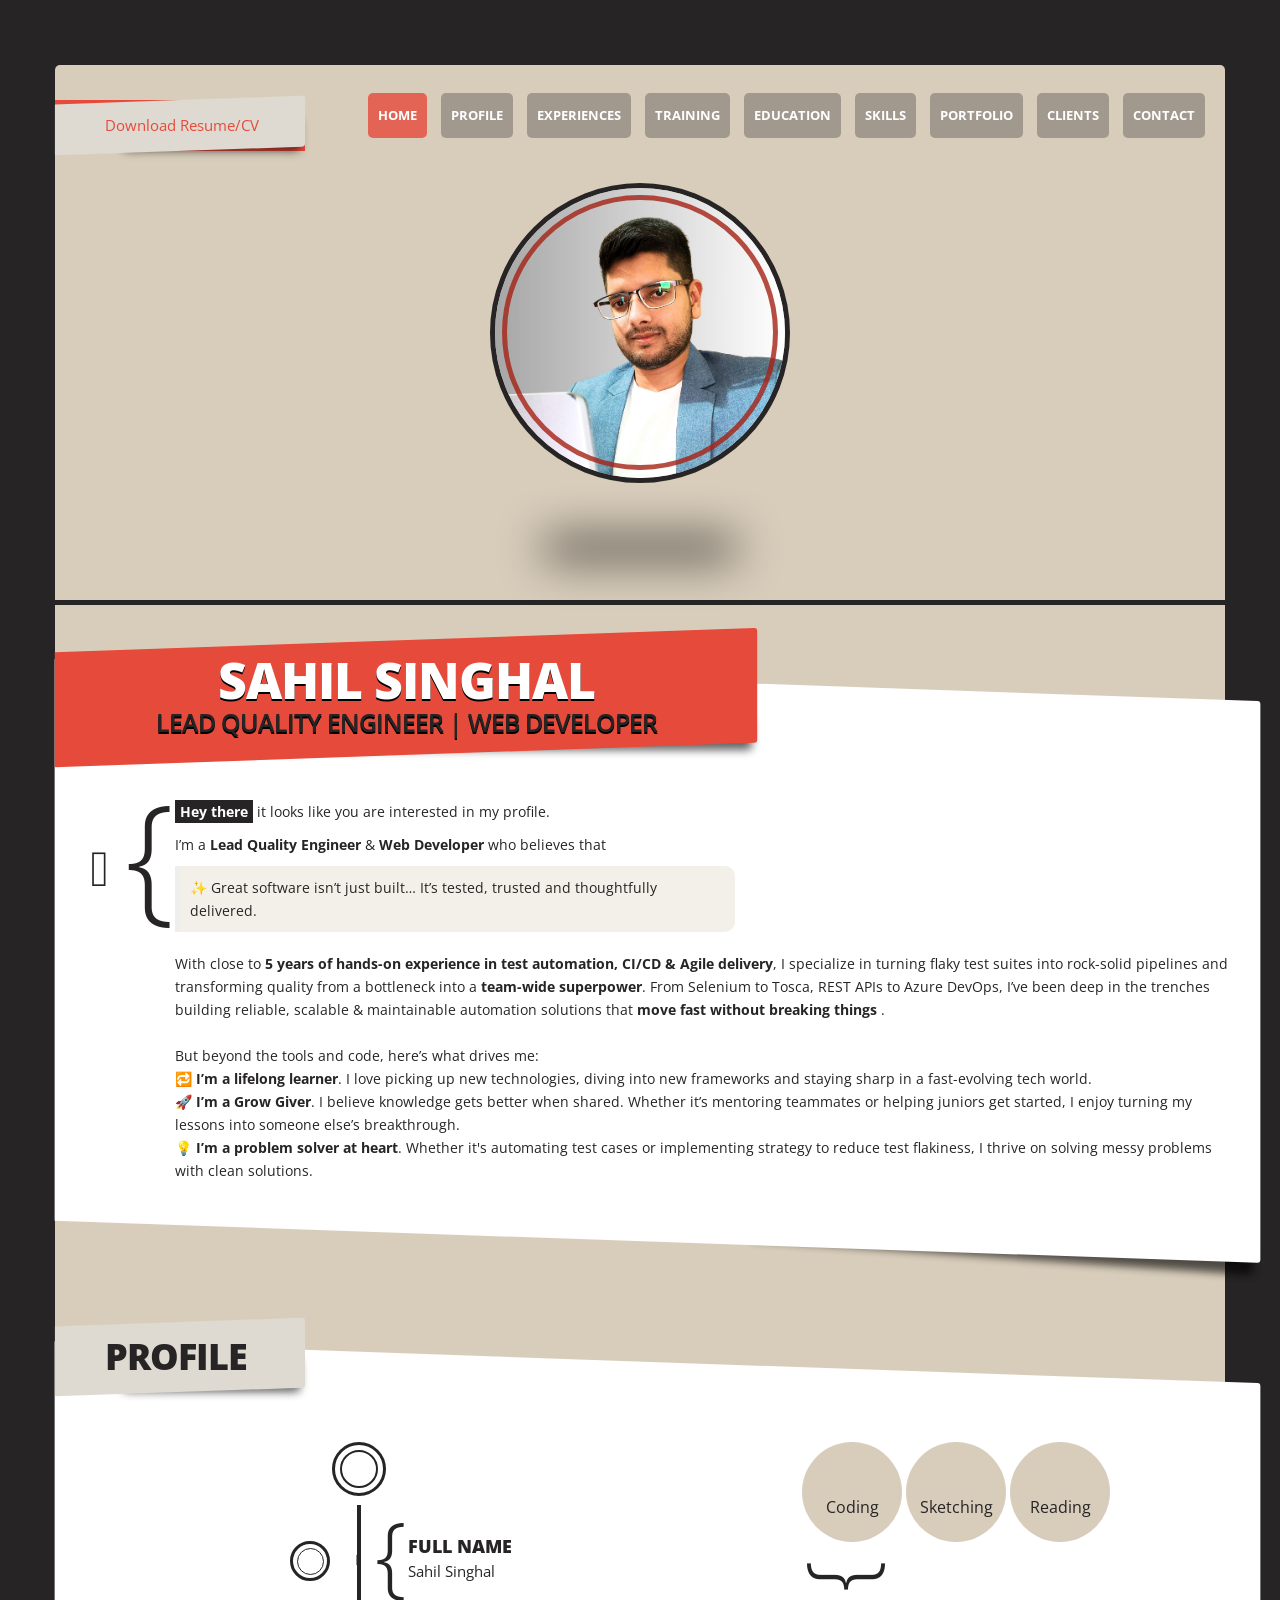
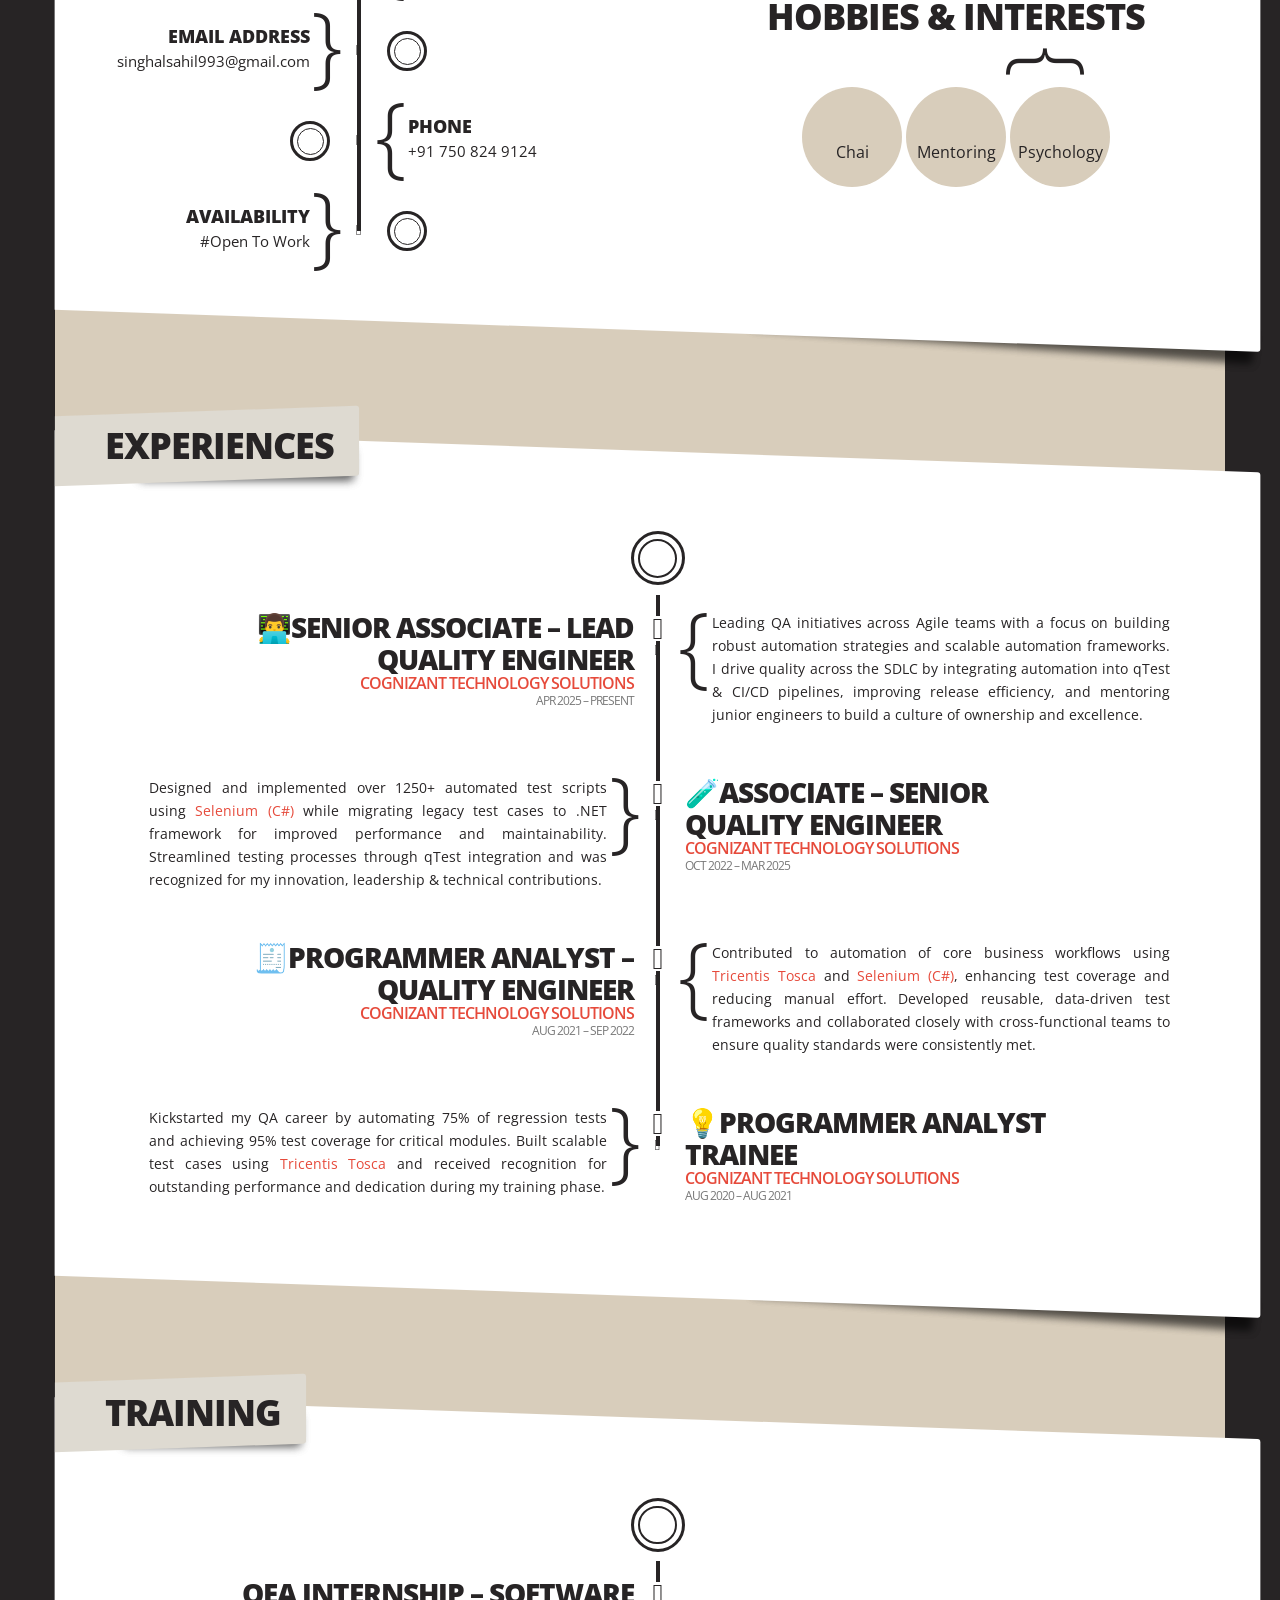
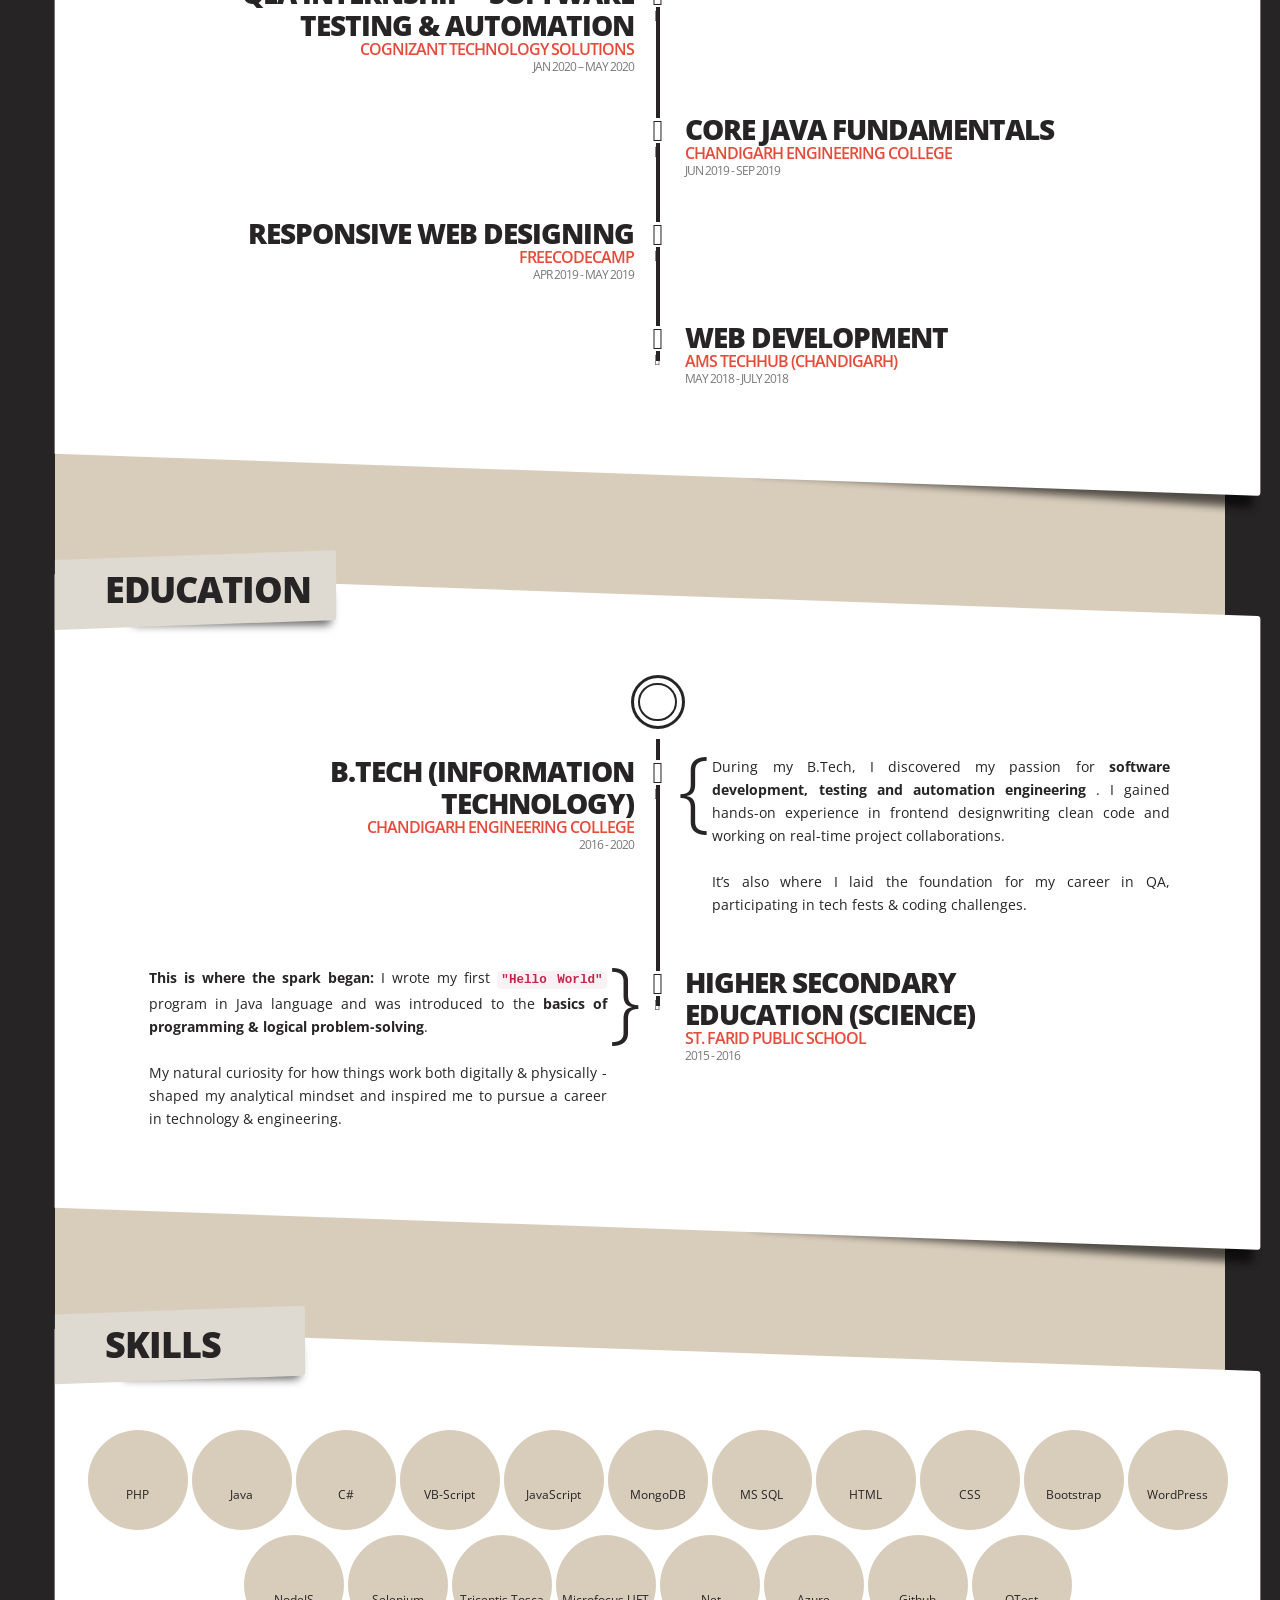
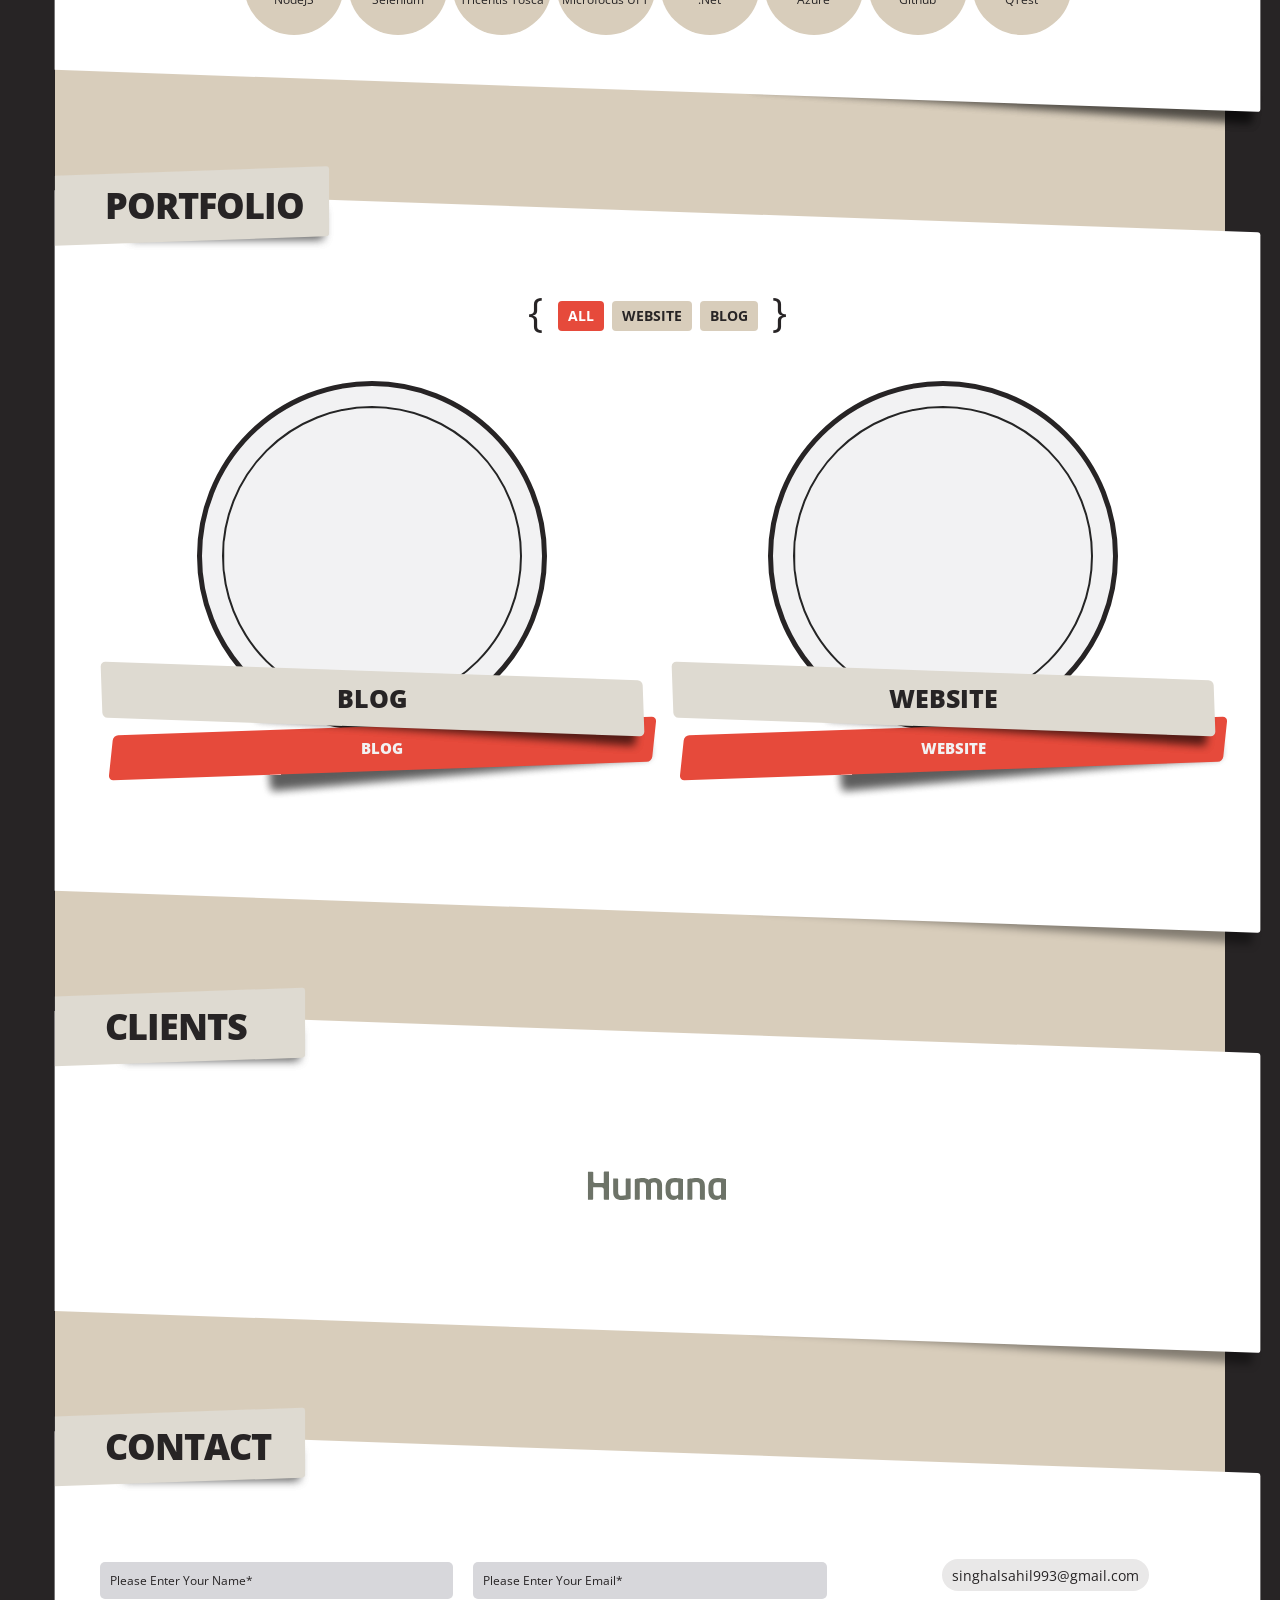
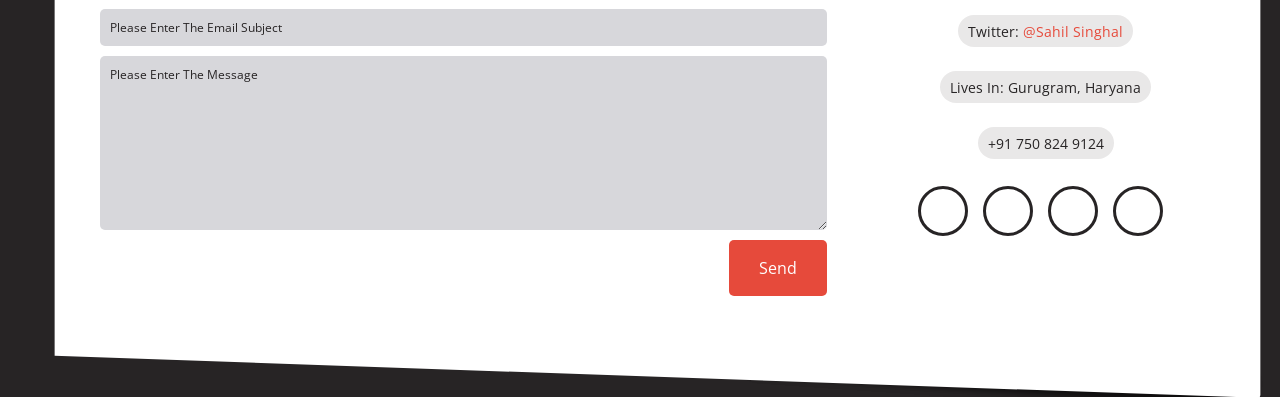
==== commit ef381361: "Latest Codee" ====
--- a/Backup.html
+++ b/Backup.html
@@ -2,7 +2,7 @@
 <html>
 
 <head>
-  <title>Er.Sahil Singhal</title>
+  <title>Er.Sahil Singhal.</title>
   <!-- Meta Details -->
   <meta name="viewport" content="width=device-width, initial-scale=1.0">
   <meta http-equiv="Content-Type" content="text/html; charset=UTF-8">
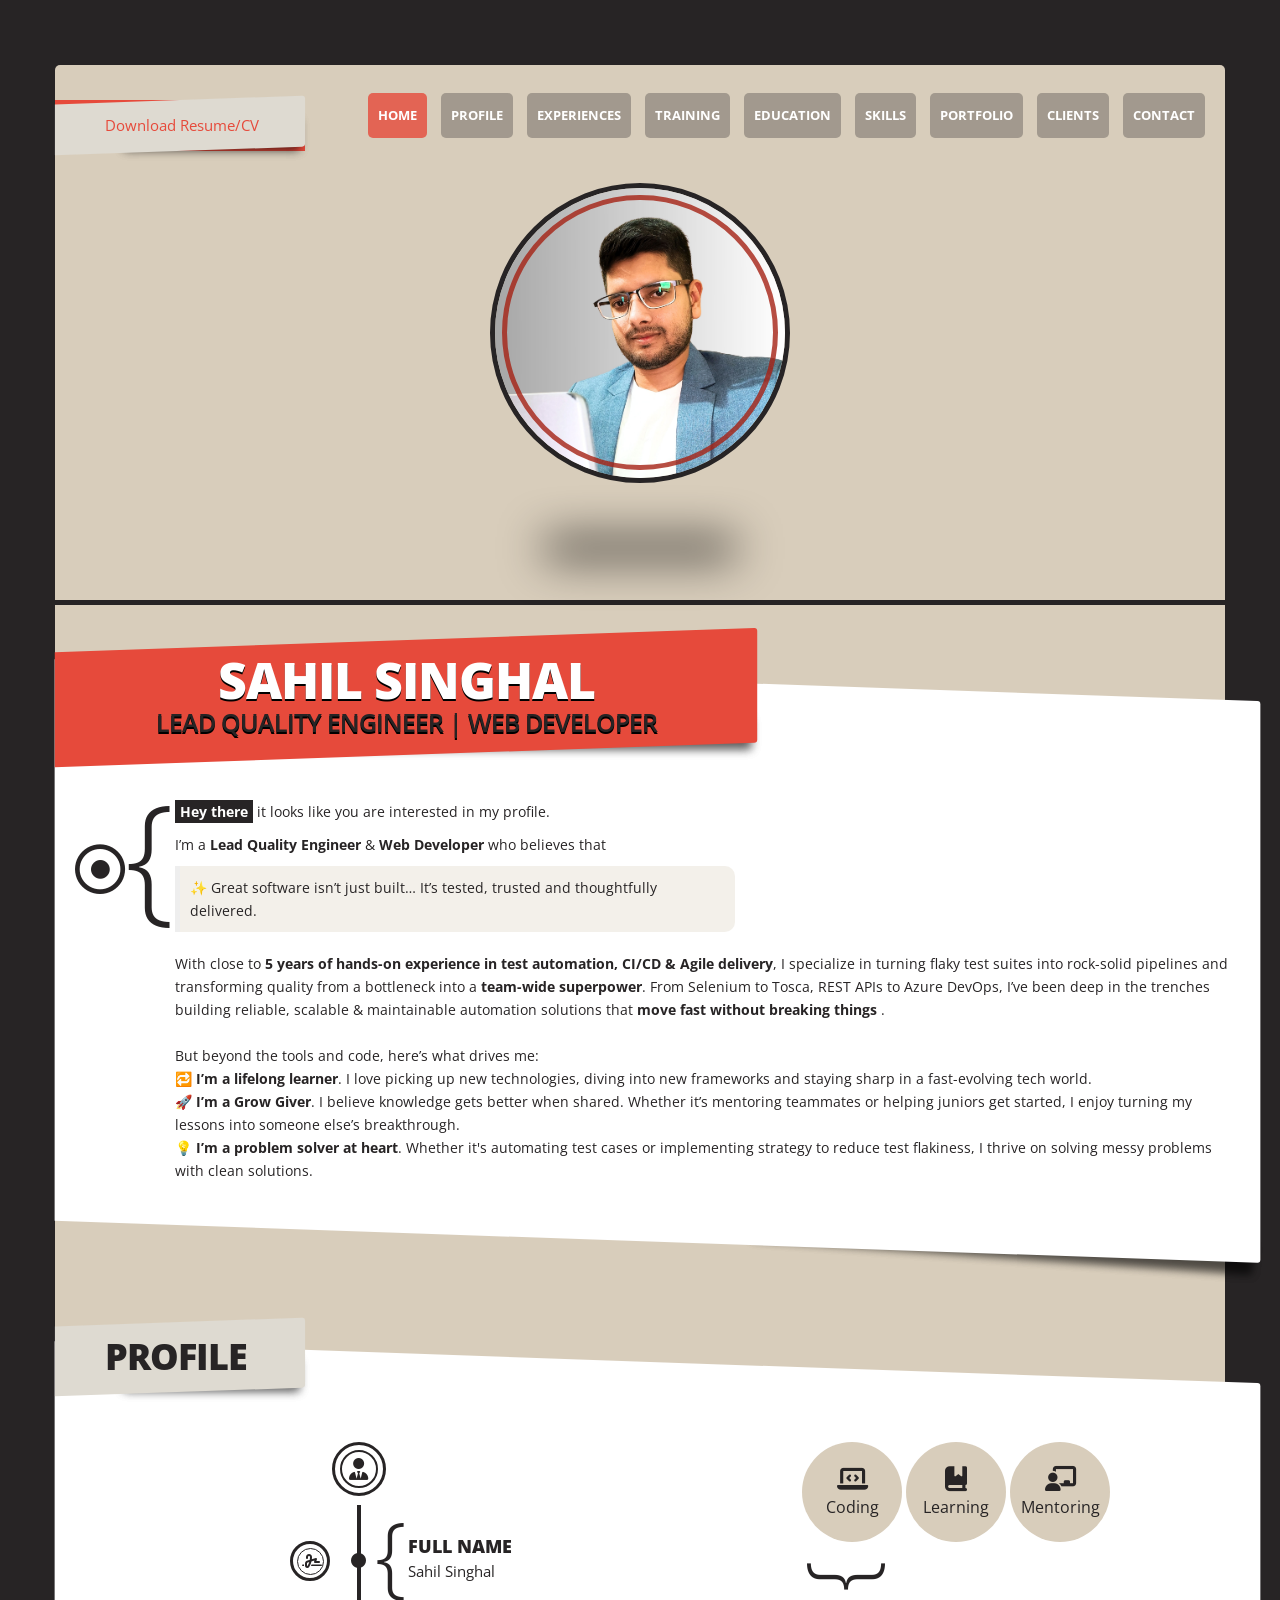
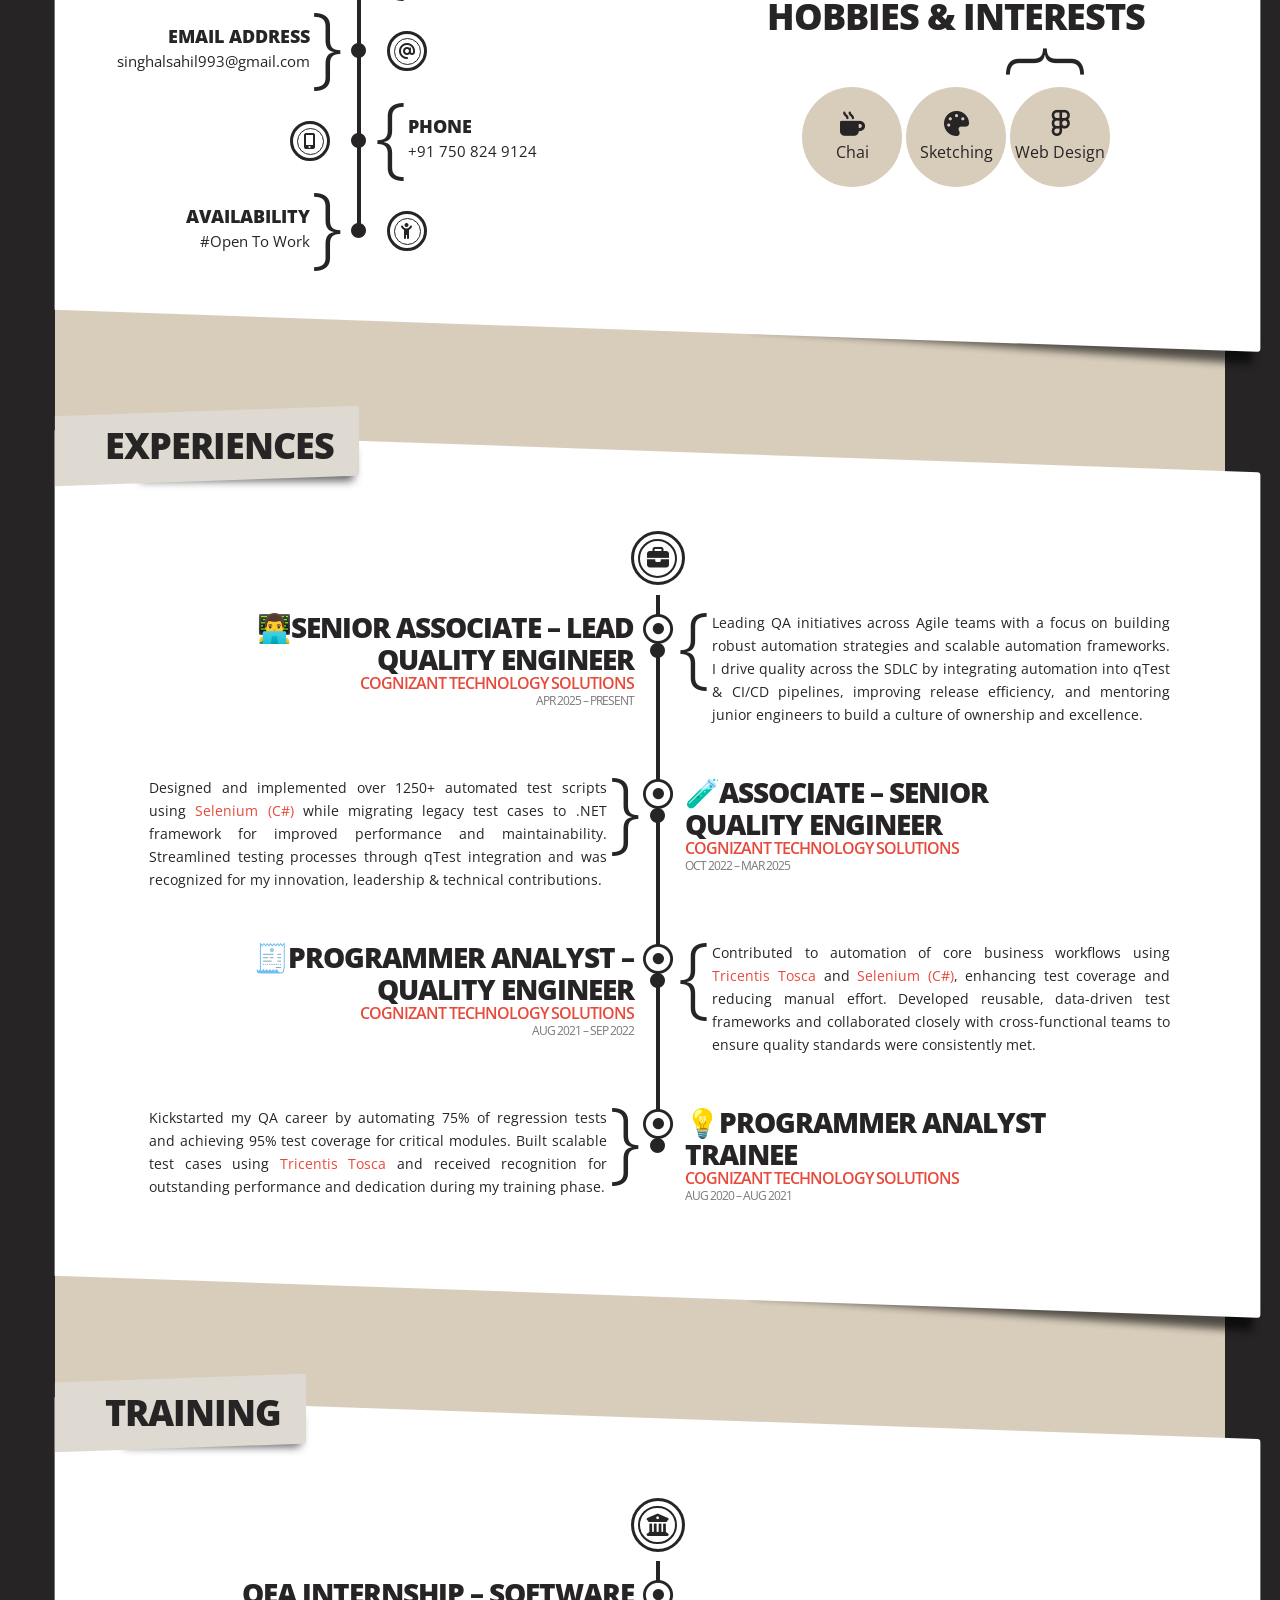
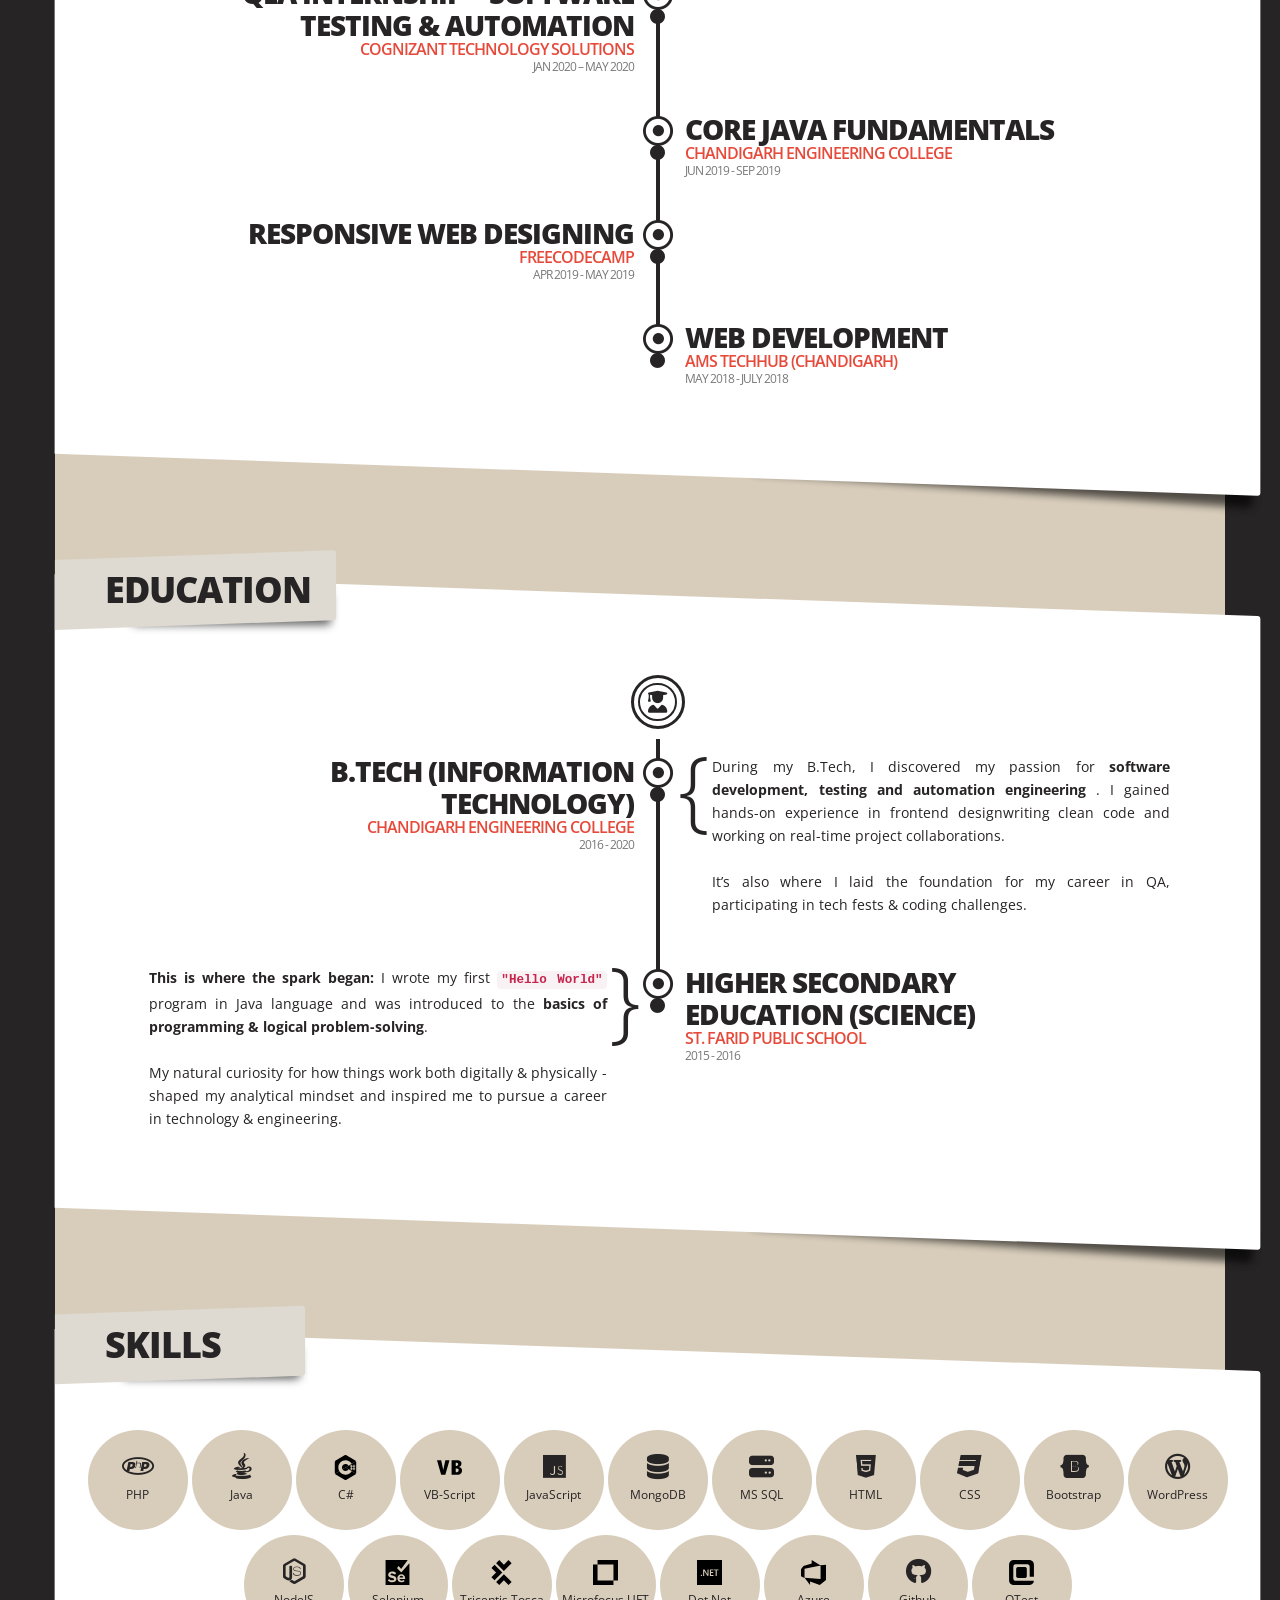
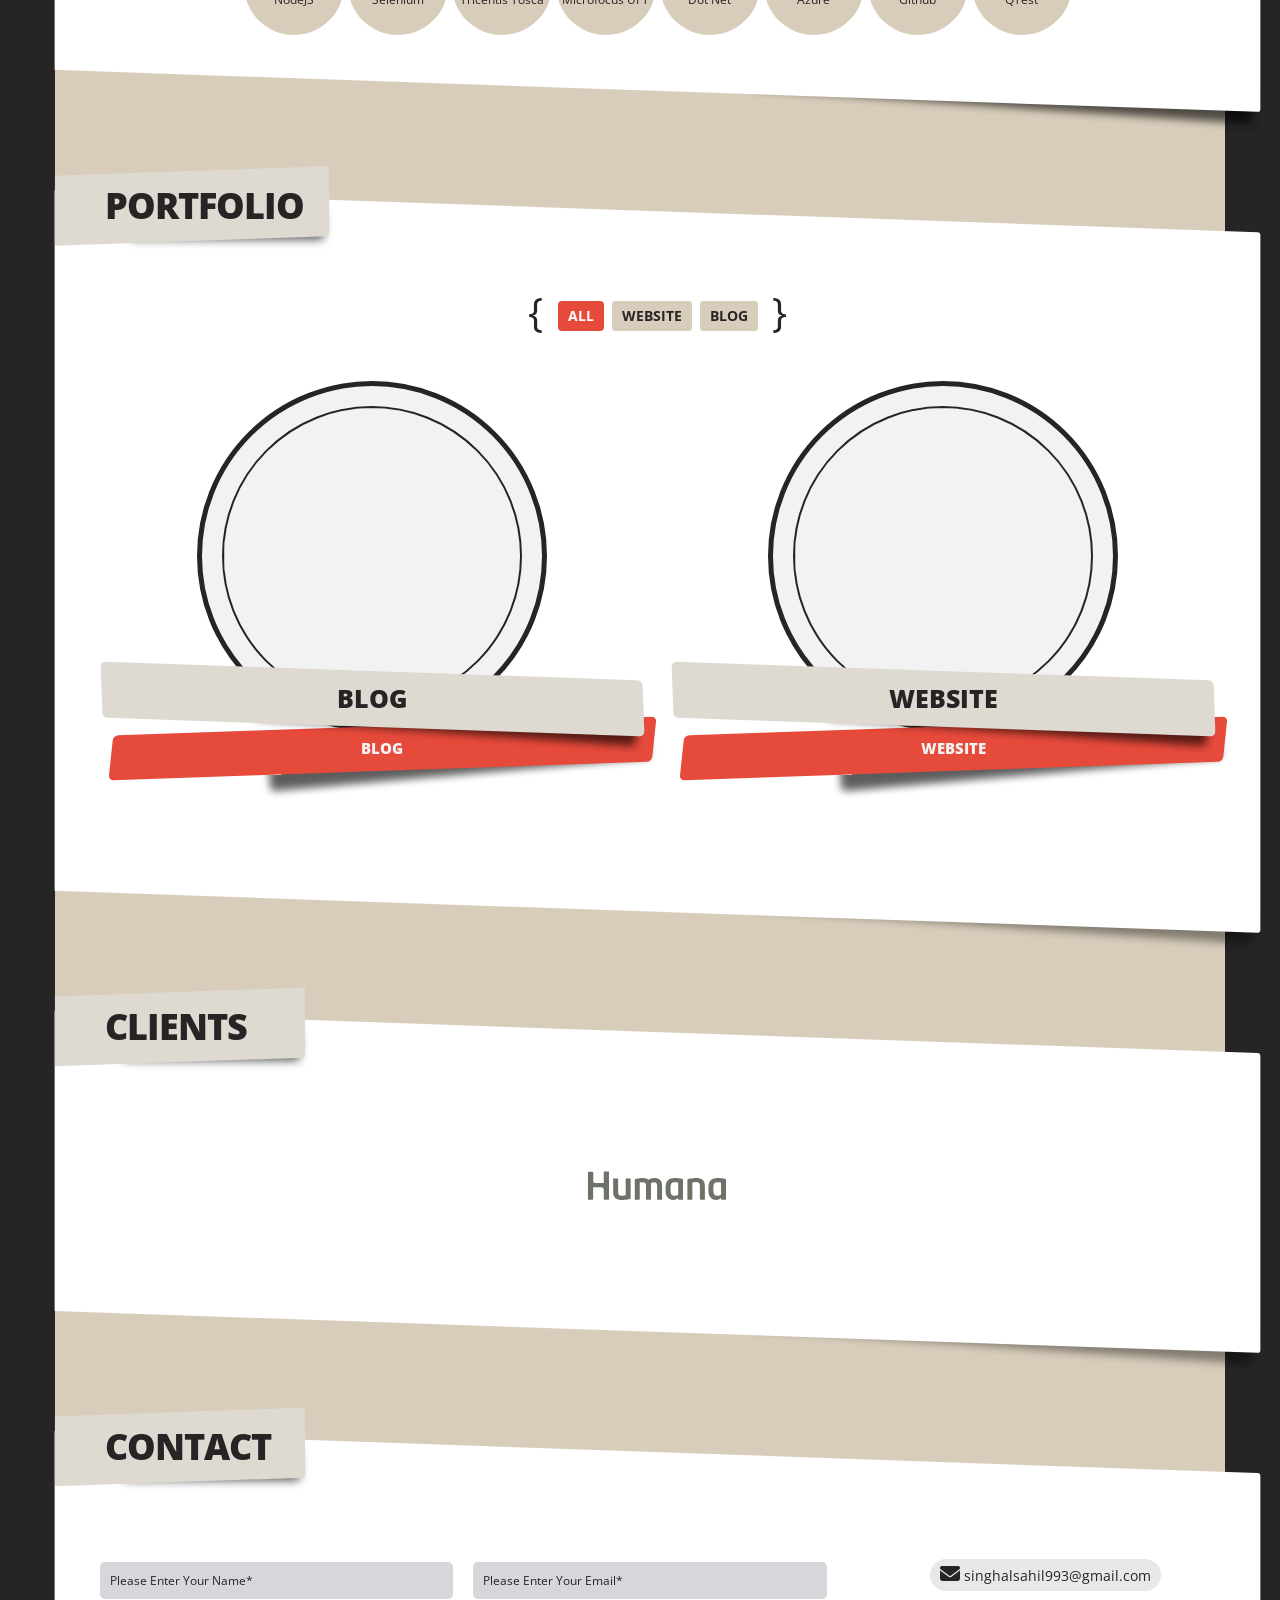
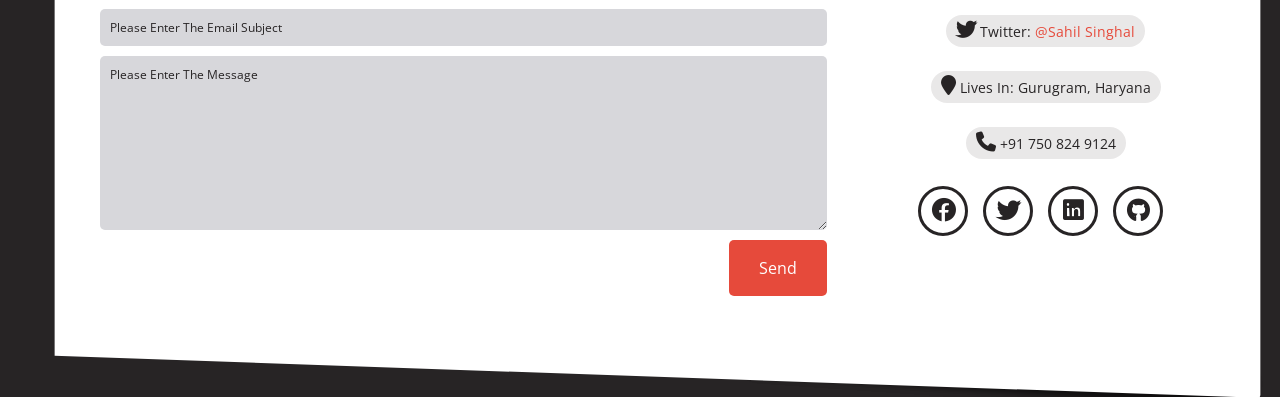
==== commit 996c351f: "Updated Backup File" ====
--- a/Backup.html
+++ b/Backup.html
@@ -2,7 +2,7 @@
 <html>
 
 <head>
-  <title>Er.Sahil Singhal.</title>
+  <title>Er.Sahil Singhal</title>
   <!-- Meta Details -->
   <meta name="viewport" content="width=device-width, initial-scale=1.0">
   <meta http-equiv="Content-Type" content="text/html; charset=UTF-8">
@@ -16,15 +16,13 @@
   <link rel="stylesheet" href="./css/stylesheet.css">
 
   <!-- Include Favicon Image In Browser Tab -->
-  <link rel="shortcut icon" href="images/favicon.ico" type="image/x-icon">
-  <link rel="apple-touch-icon" sizes="144x144" href="favicon.ico">
-  <link rel="apple-touch-icon" sizes="114x114" href="favicon.ico">
-  <link rel="apple-touch-icon" sizes="72x72" href="favicon.ico">
-  <link rel="icon" href="favicon.ico" type="image/x-icon">
-  <link rel="apple-touch-icon" href="favicon.ico">
+  <link rel="apple-touch-icon" sizes="180x180" href="images/favicon/apple-touch-icon.png">
+  <link rel="icon" type="image/png" sizes="32x32" href="images/favicon/favicon-32x32.png">
+  <link rel="icon" type="image/png" sizes="16x16" href="images/favicon/favicon-16x16.png">
+  <link rel="manifest" href="images/favicon/site.webmanifest">
 
   <!-- Include Font Awesome -->
-  <script src="https://kit.fontawesome.com/14c52184c4.js" crossorigin="anonymous"></script>
+  <link rel="stylesheet" href="./css/fontawesome/css/all.css">
 
   <!-- Include Google Fonts -->
   <link href='https://fonts.googleapis.com/css?family=Open+Sans:300,700,800,400,600' rel='stylesheet' type='text/css'>
@@ -171,14 +169,14 @@
                   style="visibility: visible; animation-name: bounceInUp;">
                   <div class="timeline-head">
                     <div class="icon">
-                      <i class="fa fa-user"></i>
+                      <i class="fa fa-user-tie"></i>
                     </div>
                   </div>
                   <div class="timeline-body">
                     <div class="profile-item timeline-item">
                       <div class="icon-item left">
                         <div class="circular-icon">
-                          <i class="fa fa-child"></i>
+                          <i class="fa fa-signature"></i>
                         </div>
                       </div>
                       <div class="profile-content timeline-content right">
@@ -189,7 +187,7 @@
                     <div class="profile-item timeline-item">
                       <div class="icon-item right">
                         <div class="circular-icon">
-                          <i class="fa fa-envelope"></i>
+                          <i class="fa-solid fa-at"></i>
                         </div>
                       </div>
                       <div class="profile-content timeline-content left">
@@ -201,7 +199,7 @@
                     <div class="profile-item timeline-item">
                       <div class="icon-item left">
                         <div class="circular-icon">
-                          <i class="fa fa-phone"></i>
+                          <i class="fa fa-mobile-screen-button"></i>
                         </div>
                       </div>
                       <div class="profile-content timeline-content right">
@@ -212,7 +210,7 @@
                     <div class="profile-item timeline-item">
                       <div class="icon-item right">
                         <div class="circular-icon left">
-                          <i class="fa fa-user-tie"></i>
+                          <i class="fa fa-child-reaching"></i>
                         </div>
                       </div>
                       <div class="profile-content timeline-content left">
@@ -234,13 +232,13 @@
                       </li>
                       <li class="wow bounceInDown animated" data-wow-delay="0.3s"
                         style="visibility: visible; animation-delay: 0.3s; animation-name: bounceInDown;">
-                        <i class="fa fa-solid fa-palette"></i>
-                        <span>Sketching</span>
+                        <i class="fa fa-book-bookmark"></i>
+                        <span>Learning</span>
                       </li>
                       <li class="wow bounceInDown animated" data-wow-delay="0.4s"
                         style="visibility: visible; animation-delay: 0.4s; animation-name: bounceInDown;">
-                        <i class="fa fa-book-bookmark"></i>
-                        <span>Reading</span>
+                        <i class="fa fa-chalkboard-teacher"></i>
+                        <span>Mentoring</span>
                       </li>
                     </ul>
                   </div>
@@ -251,18 +249,18 @@
                     <ul>
                       <li class="wow bounceInDown animated" data-wow-delay="0.5s"
                         style="visibility: visible; animation-delay: 0.5s; animation-name: bounceInDown;">
-                        <i class="fa fa-coffee"></i>
+                        <i class="fa fa-mug-hot"></i>
                         <span>Chai</span>
                       </li>
                       <li class="wow bounceInDown animated" data-wow-delay="0.6s"
                         style="visibility: visible; animation-delay: 0.6s; animation-name: bounceInDown;">
-                        <i class="fa fa-chalkboard-teacher"></i>
-                        <span>Mentoring</span>
+                        <i class="fa fa-solid fa-palette"></i>
+                        <span>Sketching</span>
                       </li>
                       <li class="wow bounceInDown animated" data-wow-delay="0.7s"
                         style="visibility: visible; animation-delay: 0.7s; animation-name: bounceInDown;">
-                        <i class="fa fa-brain"></i>
-                        <span>Psychology</span>
+                        <i class="fab fa-figma"></i>
+                        <span>Web Design</span>
                       </li>
                     </ul>
                   </div>
@@ -289,7 +287,7 @@
                   style="visibility: visible; animation-name: bounceInUp;">
                   <div class="timeline-head event-head">
                     <div class="icon">
-                      <i class="fa fa-suitcase"></i>
+                      <i class="fa fa-briefcase"></i>
                     </div>
                   </div>
                   <div class="timeline-body">
@@ -383,7 +381,7 @@
                   style="visibility: visible; animation-name: bounceInUp;">
                   <div class="timeline-head event-head">
                     <div class="icon">
-                      <i class="fa fa-graduation-cap"></i>
+                      <i class="fa fa-university"></i>
                     </div>
                   </div>
                   <div class="timeline-body">
@@ -447,7 +445,7 @@
                   style="visibility: visible; animation-name: bounceInUp;">
                   <div class="timeline-head event-head">
                     <div class="icon">
-                      <i class="fa fa-university"></i>
+                      <i class="fa fa-user-graduate"></i>
                     </div>
                   </div>
                   <div class="timeline-body">
@@ -511,91 +509,112 @@
                     <a href="https://www.php.net/" target="_blank">
                       <li class="wow bounceInDown animated animated" data-wow-delay="0.1s"
                         style="visibility: visible; animation-delay: 0.1s; animation-name: bounceInDown;">
-                        <i class="fa fa-code"></i>
+                        <i class="fab fa-php"></i>
                         <span>PHP</span>
                       </li>
                     </a>
                     <a href="https://www.java.com/en/" target="_blank">
                       <li class="wow bounceInDown animated animated" data-wow-delay="0.2s"
                         style="visibility: visible; animation-delay: 0.2s; animation-name: bounceInDown;">
-                        <i class="fa fa-code"></i>
+                        <i class="fab fa-java"></i>
                         <span>Java</span>
                       </li>
                     </a>
                     <a href="https://learn.microsoft.com/en-us/dotnet/csharp/" target="_blank">
                       <li class="wow bounceInDown animated animated" data-wow-delay="0.3s"
                         style="visibility: visible; animation-delay: 0.3s; animation-name: bounceInDown;">
-                        <i class="fa fa-code"></i>
+                        <svg xmlns="http://www.w3.org/2000/svg" viewBox="4 2 24 28">
+                          <path
+                            d="M27.6947 22.9999C27.883 22.6617 28 22.2807 28 21.9385V10.0613C28 9.71913 27.8831 9.33818 27.6947 9L16 16L27.6947 22.9999Z" />
+                          <path
+                            d="M17.0395 29.7433L26.9611 23.8047C27.2469 23.6336 27.5067 23.3382 27.695 23L16.0003 16L4.30566 23C4.49398 23.3382 4.75382 23.6337 5.03955 23.8047L14.9611 29.7433C15.5326 30.0855 16.468 30.0855 17.0395 29.7433Z" />
+                          <path
+                            d="M27.6947 8.99996C27.5064 8.6617 27.2465 8.36629 26.9608 8.19521L17.0392 2.25662C16.4677 1.91446 15.5323 1.91446 14.9608 2.25662L5.03922 8.19521C4.46761 8.53729 4 9.37709 4 10.0613V21.9386C4 22.2807 4.11694 22.6618 4.30533 23L16 16L27.6947 8.99996Z" />
+                          <path
+                            d="M16.0385 24C11.6061 24 8 20.4112 8 16C8 11.5888 11.6061 8 16.0385 8C18.8458 8 21.4674 9.47569 22.919 11.8618L19.4765 13.9265C18.7492 12.736 17.4399 12 16.0385 12C13.8222 12 12.0193 13.7944 12.0193 16C12.0193 18.2056 13.8222 20 16.0385 20C17.4362 20 18.7421 19.2681 19.4707 18.0832L22.9205 20.1359C21.4692 22.5234 18.8467 24 16.0385 24Z"
+                            fill="#d8cdbb" class="svgTxt" />
+                          <path fill-rule="evenodd" clip-rule="evenodd"
+                            d="M25.0001 13V13.9974H22.9999V13H22.0001V13.9974H21V15H22.0001V16.9948H21V18H22.0001V19H22.9999L23 18H25.0001V19H25.9999V18H27V17H25.9999V15H27V13.9974H25.9999V13H25.0001ZM25.0001 17V15H22.9999V16.9948L25.0001 17Z"
+                            fill="#d8cdbb" class="svgTxt" />
+                        </svg>
                         <span>C#</span>
                       </li>
                     </a>
                     <a href="https://www.tutorialspoint.com/vbscript/index.htm" target="_blank">
                       <li class="wow bounceInDown animated animated" data-wow-delay="0.4s"
                         style="visibility: visible; animation-delay: 0.4s; animation-name: bounceInDown;">
-                        <i class="fa fa-code"></i>
+                        <svg xmlns="http://www.w3.org/2000/svg" viewBox="2 7.84 28.01 16.33">
+                          <path d="M6.67,7.836,9,18.915,11.336,7.836H16L11.336,24.164H6.672L2,7.836Z" />
+                          <path
+                            d="M18.331,7.836h7.6a4.08,4.08,0,0,1,2.9,1.749,3.78,3.78,0,0,1,.571,2.04,3.985,3.985,0,0,1-.571,2.034,4.108,4.108,0,0,1-2.341,1.763,4.1,4.1,0,0,1,2.929,1.756,3.8,3.8,0,0,1,.58,2.1,4.663,4.663,0,0,1-.579,2.546,5.047,5.047,0,0,1-3.5,2.338H18.331ZM23,14.252h1.166a1.754,1.754,0,0,0,0-3.5H23Zm0,7H24.39a2.047,2.047,0,0,0,0-4.089H23Z" />
+                        </svg>
                         <span>VB-Script</span>
                       </li>
                     </a>
                     <a href="https://www.javascript.com/" target="_blank">
                       <li class="wow bounceInDown animated animated" data-wow-delay="0.5s"
                         style="visibility: visible; animation-delay: 0.5s; animation-name: bounceInDown;">
-                        <i class="fa fa-code"></i>
+                        <i class="fab fa-js"></i>
                         <span>JavaScript</span>
                       </li>
                     </a>
                     <a href="https://www.mongodb.com/" target="_blank">
                       <li class="wow bounceInDown animated animated" data-wow-delay="0.6s"
                         style="visibility: visible; animation-delay: 0.6s; animation-name: bounceInDown;">
-                        <i class="fa fa-code"></i>
+                        <i class="fa fa-database"></i>
                         <span>MongoDB</span>
                       </li>
                     </a>
                     <a href="https://www.mysql.com/" target="_blank">
                       <li class="wow bounceInDown animated animated" data-wow-delay="0.7s"
                         style="visibility: visible; animation-delay: 0.7s; animation-name: bounceInDown;">
-                        <i class="fa fa-code"></i>
+                        <i class="fa fa-server"></i>
                         <span>MS SQL</span>
                       </li>
                     </a>
                     <a href="https://www.w3schools.com/html/" target="_blank">
                       <li class="wow bounceInDown animated animated" data-wow-delay="0.8s"
                         style="visibility: visible; animation-delay: 0.8s; animation-name: bounceInDown;">
-                        <i class="fa fa-code"></i>
+                        <i class="fab fa-html5"></i>
                         <span>HTML</span>
                       </li>
                     </a>
                     <a href="https://www.w3schools.com/css/" target="_blank">
                       <li class="wow bounceInDown animated animated" data-wow-delay="0.9s"
                         style="visibility: visible; animation-delay: 0.9s; animation-name: bounceInDown;">
-                        <i class="fa fa-code"></i>
+                        <i class="fab fa-css3"></i>
                         <span>CSS</span>
                       </li>
                     </a>
                     <a href="https://getbootstrap.com/" target="_blank">
                       <li class="wow bounceInDown animated animated" data-wow-delay="1.0s"
                         style="visibility: visible; animation-delay: 1.0s; animation-name: bounceInDown;">
-                        <i class="fa fa-code"></i>
+                        <i class="fab fa-bootstrap"></i>
                         <span>Bootstrap</span>
                       </li>
                     </a>
                     <a href="https://wordpress.com/" target="_blank">
                       <li class="wow bounceInDown animated animated" data-wow-delay="1.2s"
                         style="visibility: visible; animation-delay: 1.2s; animation-name: bounceInDown;">
-                        <i class="fa fa-code"></i>
+                        <i class="fab fa-wordpress-simple"></i>
                         <span>WordPress</span>
                       </li>
                     </a>
                     <a href="https://nodejs.org/en" target="_blank">
                       <li class="wow bounceInDown animated animated" data-wow-delay="1.3s"
                         style="visibility: visible; animation-delay: 1.3s; animation-name: bounceInDown;">
-                        <i class="fa fa-code"></i>
+                        <i class="fab fa-node-js"></i>
                         <span>NodeJS</span>
                       </li>
                     </a>
                     <a href="https://www.selenium.dev/" target="_blank">
                       <li class="wow bounceInDown animated animated" data-wow-delay="1.4s"
                         style="visibility: visible; animation-delay: 1.4s; animation-name: bounceInDown;">
-                        <i class="fa fa-code"></i>
+                        <svg xmlns="http://www.w3.org/2000/svg" viewBox="0 0 256 268.26">
+                          <path
+                            d="M234.152874,0.00343857381 C234.808025,-0.0379575263 235.429647,0.297028821 235.755341,0.866994098 C236.081036,1.43695938 236.054047,2.14258032 235.685767,2.68600216 L235.685767,2.68600216 L169.388124,92.7434941 C168.902258,93.2919104 168.204691,93.6058549 167.472007,93.6058549 C166.739323,93.6058549 166.041756,93.2919104 165.55589,92.7434941 L165.55589,92.7434941 L142.179265,66.684305 C141.608302,66.0916135 140.79919,65.7901017 139.979599,65.86461 C139.160008,65.9391182 138.418531,66.3815927 137.963808,67.0675283 L137.963808,67.0675283 L123.784543,85.0790267 C123.335922,86.0932522 123.483294,87.2722249 124.167766,88.1448137 L124.167766,88.1448137 L166.322337,131.832278 C166.808203,132.380694 167.50577,132.694639 168.238454,132.694639 C168.971138,132.694639 169.668705,132.380694 170.154571,131.832278 L170.154571,131.832278 L252.930819,38.708999 C253.419531,38.1837537 254.176911,38.0053627 254.848672,38.2572733 C255.520434,38.5091839 255.973764,39.1415911 255.996606,39.8586691 L255.996606,39.8586691 L255.996606,266.343681 C256.028319,266.860939 255.83665,267.366955 255.470206,267.733398 C255.103763,268.099842 254.597747,268.291511 254.080489,268.259798 L254.080489,268.259798 L1.91951123,268.259798 C1.40225345,268.291511 0.896236952,268.099842 0.529793658,267.733398 C0.163350364,267.366955 -0.0283193115,266.860939 0.00339438157,266.343681 L0.00339438157,266.343681 L0.00339438157,1.91955542 C-0.0283193115,1.40229764 0.163350364,0.896281144 0.529793658,0.52983785 C0.896236952,0.163394556 1.40225345,-0.0282751193 1.91951123,0.00343857381 L1.91951123,0.00343857381 Z M169.004901,152.909563 C157.595908,152.708949 146.600443,157.179283 138.568082,165.284007 C130.535722,173.388731 126.164179,184.423846 126.467107,195.830581 C126.467107,222.272993 145.628275,239.134822 170.537794,239.134822 C182.068736,239.421769 193.375993,235.921903 202.728557,229.171014 C203.595534,228.383773 203.758299,227.081655 203.111781,226.105227 L203.111781,226.105227 L196.21376,215.758196 C195.438224,214.868953 194.118537,214.703992 193.147973,215.374973 C187.152367,219.469543 180.095799,221.73297 172.837134,221.88977 C159.424316,221.88977 150.993402,213.458856 149.460509,203.495048 C149.488325,203.083823 149.815731,202.756417 150.226955,202.728601 L150.226955,202.728601 L208.093684,202.728601 C209.327358,202.645153 210.309577,201.662935 210.393025,200.429261 L210.393025,200.429261 L210.393025,198.129921 C210.393025,171.304285 193.531196,152.909563 169.004901,152.909563 Z M111.904618,138.347075 C100.26487,128.832771 85.5368757,123.923439 70.5164945,124.551034 C44.4573053,124.551034 28.3619238,139.879969 28.3619238,158.27469 C28.3619238,200.046038 91.9770032,186.63322 91.9770032,206.177612 C91.9770032,212.309186 85.8454293,218.44076 72.8158347,218.44076 C60.4410031,218.54287 48.5018438,213.876992 39.4754015,205.411165 C38.9365113,204.907341 38.2064628,204.660494 37.4723971,204.733901 C36.7383313,204.807307 36.0716199,205.19383 35.6431678,205.794388 L35.6431678,205.794388 L25.6793602,219.59043 C25.0328421,220.566858 25.1956068,221.868976 26.0625835,222.656217 C36.4096145,232.236801 50.9721026,238.751598 71.2829412,238.751598 C101.174364,238.751598 115.736852,223.422663 116.503299,203.495048 C116.503299,162.106924 52.8882195,173.986849 52.8882195,156.358574 C52.8882195,149.843776 58.63657,145.245096 68.6003776,145.245096 C79.5839899,145.094583 90.2811092,148.750561 98.8750239,155.592127 C99.3802624,156.006036 100.031063,156.198722 100.680205,156.126595 C101.329346,156.054468 101.921977,155.723624 102.324034,155.208903 L102.324034,155.208903 L112.287842,141.796086 C112.701751,141.290847 112.894437,140.640046 112.82231,139.990905 C112.750183,139.341763 112.419339,138.749133 111.904618,138.347075 Z M169.388124,169.771392 C179.811439,169.188344 188.809537,176.998014 189.698963,187.399667 C189.671147,187.810891 189.34374,188.138297 188.932516,188.166113 L188.932516,188.166113 L149.843732,188.166113 C149.432507,188.138297 149.105101,187.810891 149.077285,187.399667 C150.358676,177.20234 159.111948,169.60516 169.388124,169.771392 Z">
+                          </path>
+                        </svg>
                         <span>Selenium</span>
                       </li>
                     </a>
@@ -603,7 +622,11 @@
                       target="_blank">
                       <li class="wow bounceInDown animated animated" data-wow-delay="1.5s"
                         style="visibility: visible; animation-delay: 1.5s; animation-name: bounceInDown;">
-                        <i class="fa fa-code"></i>
+                        <svg xmlns="http://www.w3.org/2000/svg" viewBox="0 0 32.4 40">
+                          <path class="st0" d="M5,32.4l-5-5L7.5,20l-7.4-7.4l5-5L17.4,20L5,32.4z" />
+                          <path class="st0" d="M12.6,40l-5-5L20,22.6L32.4,35l-5,5L20,32.5L12.6,40z" />
+                          <path class="st0" d="M20,17.4L7.6,5l5-5L20,7.5L27.4,0l5,5L20,17.4z" />
+                        </svg>
                         <span>Tricentis Tosca</span>
                       </li>
                     </a>
@@ -611,28 +634,54 @@
                       target="_blank">
                       <li class="wow bounceInDown animated animated" data-wow-delay="1.6s"
                         style="visibility: visible; animation-delay: 1.6s; animation-name: bounceInDown;">
-                        <i class="fa fa-code"></i>
+                        <svg xmlns="http://www.w3.org/2000/svg" viewBox="1 1 22 22">
+                          <path fill-rule="evenodd"
+                            d="M1,5 L5,5 L5,19 L19,19 L19,23 L1,23 L1,5 Z M5,1 L23,1 L23,19 L19,19 L19,5 L5,5 L5,1 Z" />
+                        </svg>
                         <span>Microfocus UFT</span>
                       </li>
                     </a>
                     <a href="https://learn.microsoft.com/en-us/dotnet/" target="_blank">
                       <li class="wow bounceInDown animated animated" data-wow-delay="1.7s"
                         style="visibility: visible; animation-delay: 1.7s; animation-name: bounceInDown;">
-                        <i class="fa fa-code"></i>
-                        <span>.Net</span>
+                        <svg xmlns="http://www.w3.org/2000/svg" version="1.1" viewBox="0 0 456 456">
+                          <path
+                            d="M0 0 C150.48 0 300.96 0 456 0 C456 150.48 456 300.96 456 456 C305.52 456 155.04 456 0 456 C0 305.52 0 155.04 0 0 Z "
+                            transform="translate(0,0)" />
+                          <path fill="#d8cdbb" class="svgTxt"
+                            d="M0 0 C23 0 23 0 28.10546875 4.58203125 C29.74414062 7.56640625 29.74414062 7.56640625 31.1875 10.8125 C32.36723943 13.03842345 33.54824321 15.26367722 34.73046875 17.48828125 C35.28009277 18.59768066 35.8297168 19.70708008 36.39599609 20.85009766 C38.64420782 25.26507905 41.28670059 29.36112233 44 33.5 C44.97175553 35.02934441 45.94045382 36.56063524 46.90625 38.09375 C47.40125 38.8775 47.89625 39.66125 48.40625 40.46875 C51.45078373 45.30418592 54.47426938 50.1527849 57.5 55 C62.25391017 62.6149075 67.01928469 70.22226102 71.8125 77.8125 C72.31007813 78.60076172 72.80765625 79.38902344 73.3203125 80.20117188 C75.18725903 83.15410279 77.06192043 86.09288064 79 89 C79.33 59.63 79.66 30.26 80 0 C85.94 0 91.88 0 98 0 C98 38.94 98 77.88 98 118 C77 118 77 118 72.9375 114.1875 C71.92800746 112.13967227 70.95405366 110.07423606 70 108 C68.17772095 104.97353336 66.23464771 102.02622486 64.3125 99.0625 C63.26123666 97.39517109 62.21310157 95.72586603 61.16796875 94.0546875 C58.1636962 89.25924726 55.14715002 84.47168984 52.125 79.6875 C51.63555908 78.91220947 51.14611816 78.13691895 50.6418457 77.33813477 C46.25268719 70.38975812 41.84138135 63.45554274 37.42236328 56.52612305 C31.58634362 47.36851076 25.79892537 38.18163184 20 29 C19.67 58.7 19.34 88.4 19 119 C12.73 119 6.46 119 0 119 C0 79.73 0 40.46 0 0 Z "
+                            fill="#ffffff" transform="translate(112,171)" />
+                          <path fill="#d8cdbb" class="svgTxt"
+                            d="M0 0 C20.79 0 41.58 0 63 0 C63 5.61 63 11.22 63 17 C48.81 17 34.62 17 20 17 C20 27.89 20 38.78 20 50 C33.2 50 46.4 50 60 50 C60 55.61 60 61.22 60 67 C46.8 67 33.6 67 20 67 C20 78.55 20 90.1 20 102 C35.18 102 50.36 102 66 102 C66 107.28 66 112.56 66 118 C64.19737478 119.80262522 61.4562299 119.12768703 59.02734375 119.12939453 C57.74931885 119.13254669 56.47129395 119.13569885 55.15454102 119.13894653 C53.74886033 119.13715675 52.34317995 119.1351058 50.9375 119.1328125 C49.50642887 119.13348558 48.07535785 119.13445564 46.64428711 119.13571167 C43.64142776 119.13718844 40.6385981 119.13503476 37.63574219 119.13037109 C33.77847429 119.12467381 29.92127596 119.12795292 26.06401062 119.13394356 C23.10786409 119.13754974 20.15173417 119.13641032 17.19558716 119.13381577 C15.77295931 119.13314665 14.35032997 119.13397437 12.92770386 119.13629532 C10.94268826 119.13882274 8.95766741 119.13429042 6.97265625 119.12939453 C5.27508179 119.12820114 5.27508179 119.12820114 3.54321289 119.12698364 C1 119 1 119 0 118 C-0.09581822 116.46914161 -0.12188108 114.93386244 -0.12025452 113.40000916 C-0.12162918 112.40576431 -0.12300385 111.41151947 -0.12442017 110.387146 C-0.12082489 109.28735413 -0.11722961 108.18756226 -0.11352539 107.05444336 C-0.11367142 105.90337601 -0.11381744 104.75230865 -0.1139679 103.56636047 C-0.11326818 99.74083609 -0.10547302 95.91535969 -0.09765625 92.08984375 C-0.09579228 89.44568407 -0.09436828 86.80152404 -0.09336853 84.15736389 C-0.09025549 77.89584583 -0.08204248 71.63434514 -0.07201904 65.37283474 C-0.05976291 57.54738795 -0.05427523 49.72193836 -0.04882812 41.89648438 C-0.03907704 27.93097603 -0.01904676 13.96550563 0 0 Z "
+                            fill="#ffffff" transform="translate(235,171)" />
+                          <path fill="#d8cdbb" class="svgTxt"
+                            d="M0 0 C28.38 0 56.76 0 86 0 C86 5.61 86 11.22 86 17 C75.11 17 64.22 17 53 17 C53.00523682 20.05435303 53.01047363 23.10870605 53.01586914 26.25561523 C53.03240309 36.32190067 53.04347044 46.38818669 53.05181217 56.45448208 C53.05704156 62.56056369 53.0641402 68.66663144 53.07543945 74.77270508 C53.08626637 80.66005147 53.09227642 86.54738449 53.09487724 92.43474007 C53.09673185 94.68632277 53.10035313 96.93790469 53.10573006 99.18948174 C53.11293789 102.33133427 53.11399105 105.47313083 53.11352539 108.61499023 C53.11712067 109.55581955 53.12071594 110.49664886 53.12442017 111.46598816 C53.11405216 117.88594784 53.11405216 117.88594784 52 119 C45.73 119 39.46 119 33 119 C33 85.34 33 51.68 33 17 C22.11 17 11.22 17 0 17 C0 11.39 0 5.78 0 0 Z "
+                            fill="#ffffff" transform="translate(307,171)" />
+                          <path fill="#d8cdbb" class="svgTxt"
+                            d="M0 0 C3.75212276 2.01502889 5.63644095 3.45466142 8 7 C8.76579737 13.67337705 8.76579737 13.67337705 6.94921875 16.8203125 C4.61543503 19.67042005 2.76456939 21.81972965 -0.98828125 22.203125 C-5.80729265 22.30031515 -9.1573109 22.26046348 -13 19 C-15.31069059 16.0291121 -15.47087809 12.74838896 -15.39453125 9.03515625 C-14.68647817 5.38272403 -12.62465368 3.56216192 -10 1 C-6.78734554 -0.60632723 -3.48478188 -0.47931944 0 0 Z "
+                            fill="#ffffff" transform="translate(85,269)" />
+                        </svg>
+                        <span>Dot Net</span>
                       </li>
                     </a>
                     <a href="https://learn.microsoft.com/en-us/azure/?product=popular" target="_blank">
                       <li class="wow bounceInDown animated animated" data-wow-delay="1.8s"
                         style="visibility: visible; animation-delay: 1.8s; animation-name: bounceInDown;">
-                        <i class="fa fa-code"></i>
+                        <svg xmlns="http://www.w3.org/2000/svg" viewBox="1 1 14 14">
+                          <path
+                            d="M15 3.622v8.512L11.5 15l-5.425-1.975v1.958L3.004 10.97l8.951.7V4.005L15 3.622zm-2.984.428L6.994 1v2.001L2.382 4.356 1 6.13v4.029l1.978.873V5.869l9.038-1.818z" />
+                          <defs>
+                            <linearGradient id="azure-devops-color-16__paint0_linear_707_116" x1="8" x2="8" y1="14.956"
+                              y2="1.026" gradientUnits="userSpaceOnUse"></linearGradient>
+                          </defs>
+                        </svg>
                         <span>Azure</span>
                       </li>
                     </a>
                     <a href="https://github.com/" target="_blank">
                       <li class="wow bounceInDown animated animated" data-wow-delay="1.9s"
                         style="visibility: visible; animation-delay: 1.9s; animation-name: bounceInDown;">
-                        <i class="fa fa-code"></i>
+                        <i class="fab fa-github"></i>
                         <span>Github</span>
                       </li>
                     </a>
@@ -640,7 +689,14 @@
                       target="_blank">
                       <li class="wow bounceInDown animated animated" data-wow-delay="2.0s"
                         style="visibility: visible; animation-delay: 2.0s; animation-name: bounceInDown;">
-                        <i class="fa fa-code"></i>
+                        <svg xmlns="http://www.w3.org/2000/svg" viewBox="-0.52 -0.51 281.64 283">
+                          <path
+                            d="M0 0 C0.79395575 -0.00453111 1.58791151 -0.00906223 2.40592653 -0.01373065 C5.04560595 -0.02631171 7.68507738 -0.02475837 10.32478333 -0.02310181 C12.22603112 -0.02909106 14.12727648 -0.03589752 16.02851868 -0.04345703 C21.17959306 -0.06108556 26.33060093 -0.06581114 31.48170257 -0.0670886 C34.70474099 -0.06851275 37.92776264 -0.07278739 41.15079689 -0.07808304 C52.40883579 -0.09657419 63.6668274 -0.10475495 74.92488098 -0.10317993 C85.39607377 -0.10197938 95.86706016 -0.12306728 106.33820075 -0.15466726 C115.34656843 -0.18087779 124.35486891 -0.1915452 133.3632744 -0.19026911 C138.73536175 -0.18976081 144.10726565 -0.19537094 149.4793148 -0.21662521 C154.53637585 -0.23608771 159.59307997 -0.23607751 164.65015411 -0.22159195 C166.49753406 -0.21951254 168.34493682 -0.22415249 170.19227791 -0.23631287 C187.24856538 -0.34124209 201.50127035 2.49743014 214.4724884 14.51742554 C228.20987105 29.30899583 229.89120152 45.81477019 229.83601379 65.07064819 C229.83573112 66.43171181 229.83589122 67.79277558 229.8364563 69.15383911 C229.83674114 72.81843295 229.8308953 76.48299351 229.82388234 80.14757967 C229.81759642 83.98858245 229.81704088 87.82958613 229.81585693 91.67059326 C229.81275898 98.93054082 229.80456645 106.19047317 229.79450744 113.45041406 C229.78329841 121.72134502 229.77782382 129.99227673 229.77281201 138.2632134 C229.76238243 155.26462773 229.74405621 172.26602113 229.7224884 189.26742554 C213.8824884 189.26742554 198.0424884 189.26742554 181.7224884 189.26742554 C181.72361633 185.66481812 181.72474426 182.06221069 181.72590637 178.35043335 C181.7252776 166.42011355 181.69204649 154.49005052 181.64221001 142.55984879 C181.61279667 135.32964837 181.59436033 128.09974014 181.60237122 120.86947632 C181.60933048 114.56262132 181.59507654 108.25621911 181.55605233 101.94947505 C181.53613701 98.61422156 181.52953432 95.28027601 181.54206467 91.94489288 C181.55429807 88.20827995 181.52904135 84.47359669 181.49543762 80.7371521 C181.513769 79.10470802 181.513769 79.10470802 181.5324707 77.43928528 C181.40283377 69.38968951 179.29413355 62.94676847 174.7224884 56.26742554 C169.15279332 51.40055382 164.25700192 49.14988276 156.84159851 49.12025452 C155.61360031 49.11309921 154.38560211 49.10594391 153.12039185 49.09857178 C151.75712611 49.09573152 150.3938601 49.09301979 149.03059387 49.09042358 C147.59649491 49.08415776 146.16239757 49.07751085 144.728302 49.07051086 C140.01543812 49.04947695 135.30257395 49.03910706 130.5896759 49.02914429 C128.96563322 49.02509606 127.34159071 49.02097912 125.71754837 49.0167942 C118.08492848 48.99774164 110.45231824 48.98351244 102.81967914 48.97518224 C94.01916669 48.96541821 85.21890633 48.93912092 76.41848266 48.89868134 C69.6106924 48.86847598 62.80297421 48.85370906 55.99511826 48.85040122 C51.93201965 48.84805518 47.8691903 48.83915359 43.80616379 48.81394005 C39.97950838 48.79057758 36.15329795 48.78645857 32.32658958 48.79670143 C30.92742745 48.79719498 29.52824281 48.79092828 28.12914848 48.77714539 C19.02533754 48.69253039 11.72047543 49.31139174 4.4178009 55.09164429 C3.89959778 55.7065271 3.38139465 56.32140991 2.8474884 56.95492554 C2.04698059 57.85791382 2.04698059 57.85791382 1.2303009 58.77914429 C-3.66093039 66.85094309 -3.70910932 75.04626952 -3.66569519 84.27328491 C-3.66976757 85.66886301 -3.67511317 87.06443787 -3.68162537 88.46000671 C-3.69522572 92.22656829 -3.6900307 95.99288154 -3.68048811 99.7594471 C-3.67285353 103.71503456 -3.67994762 107.67060182 -3.68464661 111.62619019 C-3.69009315 118.26689441 -3.68294155 124.90749829 -3.66862488 131.54818726 C-3.65230045 139.20825985 -3.65758974 146.86809283 -3.67410409 154.52815962 C-3.68775045 161.123777 -3.68962328 167.71932256 -3.68178809 174.31494951 C-3.67712883 178.24598139 -3.6764383 182.17690091 -3.68639755 186.10792542 C-3.69511098 189.80496028 -3.68896624 193.50168843 -3.67171478 197.19869041 C-3.665904 199.19000714 -3.67472799 201.18135003 -3.68409729 203.1726532 C-3.61691421 212.72332735 -2.65821252 220.57909943 4.0428009 227.76351929 C10.51034783 233.55422991 16.86180232 234.41773167 25.25184631 234.38768005 C26.12097711 234.38853448 26.99010791 234.3893889 27.88557601 234.39026922 C30.80291401 234.39191861 33.72019474 234.38641146 36.63752747 234.38095093 C38.72676085 234.38066891 40.81599433 234.38082707 42.90522766 234.38139343 C48.58250434 234.38168085 54.25975997 234.37579305 59.93703175 234.36881948 C65.86810004 234.36257673 71.79916879 234.36198141 77.73023987 234.36079407 C88.96405615 234.35768348 100.19786272 234.34947373 111.43167472 234.33944458 C124.21991465 234.32827502 137.00815504 234.32277086 149.79639864 234.31774914 C176.10510061 234.30729091 202.41379397 234.28969671 228.7224884 234.26742554 C228.57844815 235.86745045 228.42986705 237.467067 228.27937317 239.0664978 C228.1971199 239.95732559 228.11486664 240.84815338 228.03012085 241.76597595 C226.60797008 253.3299007 218.6747853 264.18841098 210.0349884 271.57992554 C200.43149709 278.80484315 190.64082466 282.41755069 178.7230835 282.41459656 C177.92281835 282.41827325 177.1225532 282.42194993 176.29803759 282.42573804 C173.61912076 282.4367422 170.94024277 282.44061318 168.26130676 282.44442749 C166.33917621 282.45069468 164.41704686 282.45734171 162.49491882 282.46434021 C156.18406514 282.4853552 149.87321129 282.49574124 143.56233215 282.50570679 C141.38672434 282.50975551 139.21111666 282.51387247 137.03550911 282.51805687 C126.81169777 282.53710409 116.58789363 282.55133527 106.36406797 282.55966884 C94.57805764 282.56943532 82.79223541 282.59574154 71.00629133 282.63616973 C61.88675625 282.66637366 52.76727495 282.68114183 43.64769083 282.68444985 C38.20571545 282.68679572 32.76394112 282.69569578 27.32201958 282.72091103 C22.19771481 282.74427114 17.07374235 282.74839309 11.94939804 282.73814964 C10.07579375 282.73765608 8.20217266 282.74392321 6.328619 282.75770569 C-10.54158188 282.87479526 -23.99409199 279.82593043 -36.9650116 268.20492554 C-49.93962137 254.29239217 -51.73052573 238.32203622 -51.68156433 220.23275757 C-51.68727507 218.32121381 -51.69424204 216.40967347 -51.70236206 214.49813843 C-51.72023133 209.33274281 -51.71913677 204.16751765 -51.71341968 199.00210047 C-51.71031861 194.67829042 -51.71643051 190.35451268 -51.72245842 186.03070724 C-51.73648176 175.82426673 -51.73496078 165.61790996 -51.72355652 155.41146851 C-51.71207899 144.90782483 -51.72614994 134.4044366 -51.75295299 123.90082657 C-51.77515716 114.85842001 -51.78173671 105.81609336 -51.77587658 96.77366149 C-51.77251691 91.38374516 -51.77485602 85.9939925 -51.79212761 80.60409927 C-51.80766986 75.53302958 -51.80356082 70.46233634 -51.78482246 65.39128113 C-51.78115659 63.53906701 -51.78418606 61.68682454 -51.79470825 59.83463669 C-51.88774794 42.09122191 -48.6668992 27.95173154 -36.2775116 14.57992554 C-26.32646024 4.99542041 -13.82615088 -0.0589382 0 0 Z"
+                            transform="translate(51.27751159667969,-0.267425537109375)" />
+                          <path
+                            d="M0 0 C0.80586548 -0.00511093 1.61173096 -0.01022186 2.4420166 -0.01548767 C5.08788625 -0.02930973 7.73349322 -0.02843241 10.37939453 -0.02612305 C12.23113093 -0.0300142 14.08286645 -0.03434974 15.93460083 -0.03910828 C19.80962013 -0.04655474 23.68454829 -0.04629076 27.55957031 -0.04101562 C32.50785571 -0.03522495 37.45576631 -0.05214997 42.40398979 -0.0753603 C46.22687943 -0.09014355 50.04967977 -0.09096307 53.87259293 -0.08785057 C55.69611477 -0.08836153 57.51964192 -0.09355676 59.34313583 -0.10366249 C61.90087482 -0.11609824 64.45789617 -0.10919289 67.015625 -0.09765625 C67.75773224 -0.10529999 68.49983948 -0.11294373 69.26443481 -0.12081909 C75.58808748 -0.05826158 81.74290403 1.2356 86.97705078 4.9230957 C87.50427734 5.49286133 88.03150391 6.06262695 88.57470703 6.6496582 C89.11998047 7.21426758 89.66525391 7.77887695 90.22705078 8.3605957 C93.94783215 13.41096376 93.92959792 18.25582313 93.91186523 24.28417969 C93.91697617 25.18235413 93.9220871 26.08052856 93.92735291 27.00592041 C93.94123111 29.96926573 93.94029351 32.93237803 93.93798828 35.89575195 C93.94187607 37.95931586 93.94621091 40.02287897 93.95097351 42.08644104 C93.95843183 46.40970454 93.95814715 50.73288637 93.95288086 55.05615234 C93.94708557 60.5921808 93.96402068 66.12787477 93.98722553 71.66384792 C94.00196751 75.92497202 94.00283395 80.18601564 93.99971581 84.44716072 C94.00022874 86.488075 94.0054613 88.52899382 94.01552773 90.56988335 C94.02788418 93.4253899 94.02110516 96.2802458 94.00952148 99.13574219 C94.01716522 99.97593399 94.02480896 100.81612579 94.03268433 101.68177795 C93.97591596 108.02312613 92.54814468 112.11228139 88.26220703 116.9621582 C82.69976631 121.8624036 78.96113691 122.7178282 71.7512207 122.67871094 C70.86601242 122.68557419 69.98080414 122.69243744 69.06877136 122.69950867 C66.14740883 122.71778378 63.22658313 122.71393725 60.30517578 122.70825195 C58.26882249 122.71281426 56.23247073 122.71811998 54.19612122 122.72413635 C49.92829128 122.73306951 45.66064844 122.73064295 41.39282227 122.72070312 C35.9353465 122.70922867 30.47851923 122.72940075 25.02112865 122.75862026 C20.81480331 122.77700908 16.60863247 122.77668417 12.40227699 122.77098274 C10.39092412 122.77082977 8.37956061 122.77685382 6.36824608 122.78927422 C3.54888229 122.80422838 0.7307048 122.79347373 -2.08862305 122.77636719 C-2.91227356 122.78603516 -3.73592407 122.79570312 -4.58453369 122.80566406 C-11.1918601 122.72213205 -16.61622938 120.94304636 -21.42138672 116.2746582 C-21.87642578 115.6146582 -22.33146484 114.9546582 -22.80029297 114.2746582 C-23.27337891 113.6146582 -23.74646484 112.9546582 -24.23388672 112.2746582 C-26.81052587 107.70981652 -26.51682654 102.89163225 -26.52392578 97.77758789 C-26.52889069 96.92178635 -26.53385559 96.0659848 -26.53897095 95.18424988 C-26.55356685 92.35500277 -26.56039075 89.52581176 -26.56591797 86.6965332 C-26.5716721 84.72601317 -26.5774298 82.75549315 -26.58319092 80.78497314 C-26.59369398 76.65246317 -26.59954101 72.51997261 -26.60302734 68.38745117 C-26.6085067 63.10383358 -26.63252579 57.82047438 -26.6609993 52.53693771 C-26.67966607 48.46532452 -26.68483346 44.39377303 -26.68636322 40.32212067 C-26.6893818 38.37495768 -26.69738336 36.42779557 -26.7105484 34.48067474 C-26.72769133 31.75002153 -26.72570846 29.01999251 -26.71923828 26.28930664 C-26.72845306 25.4921373 -26.73766785 24.69496796 -26.74716187 23.87364197 C-26.70099932 17.62312484 -25.5811928 12.04283538 -21.56591797 7.0324707 C-20.92138672 6.49364258 -20.27685547 5.95481445 -19.61279297 5.3996582 C-18.97857422 4.84536133 -18.34435547 4.29106445 -17.69091797 3.7199707 C-12.2073026 0.31571284 -6.29640373 -0.02090558 0 0 Z "
+                            transform="translate(106.36279296875,79.725341796875)" />
+                        </svg>
                         <span>qTest</span>
                       </li>
                     </a>
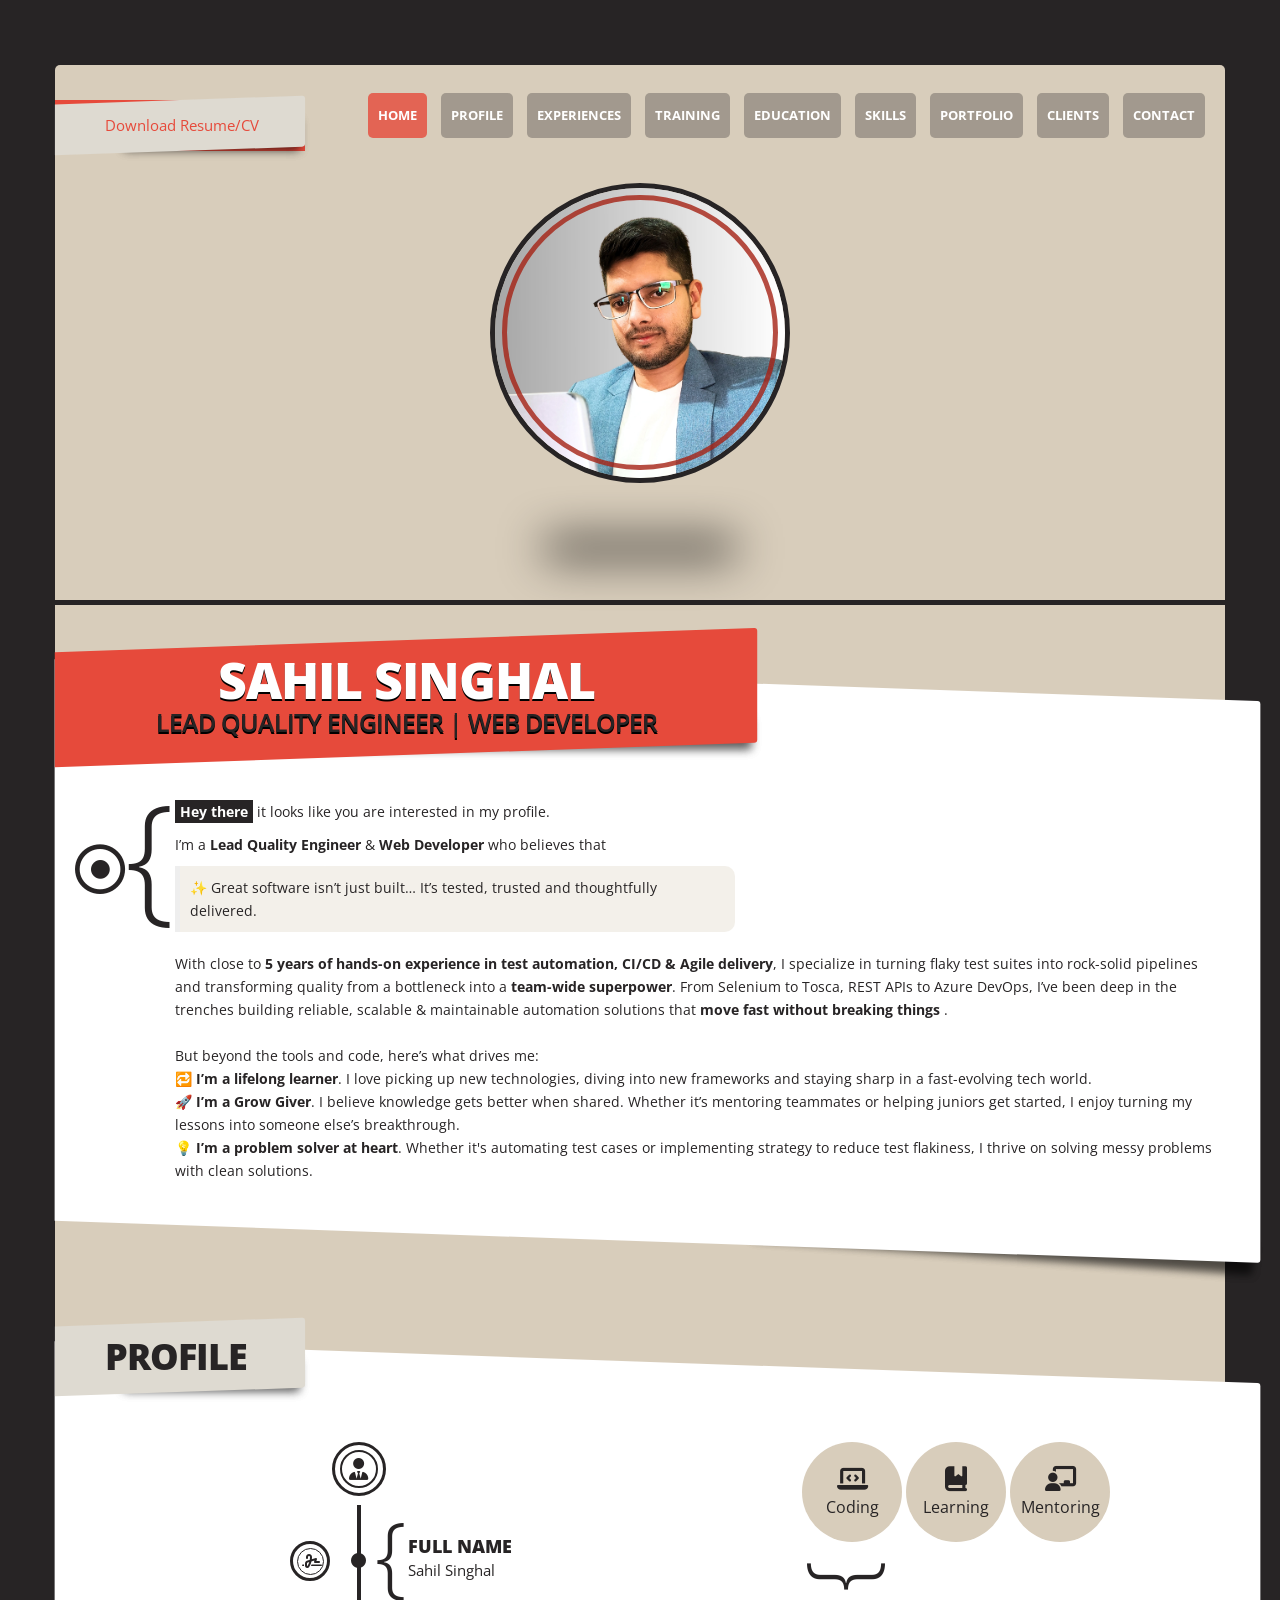
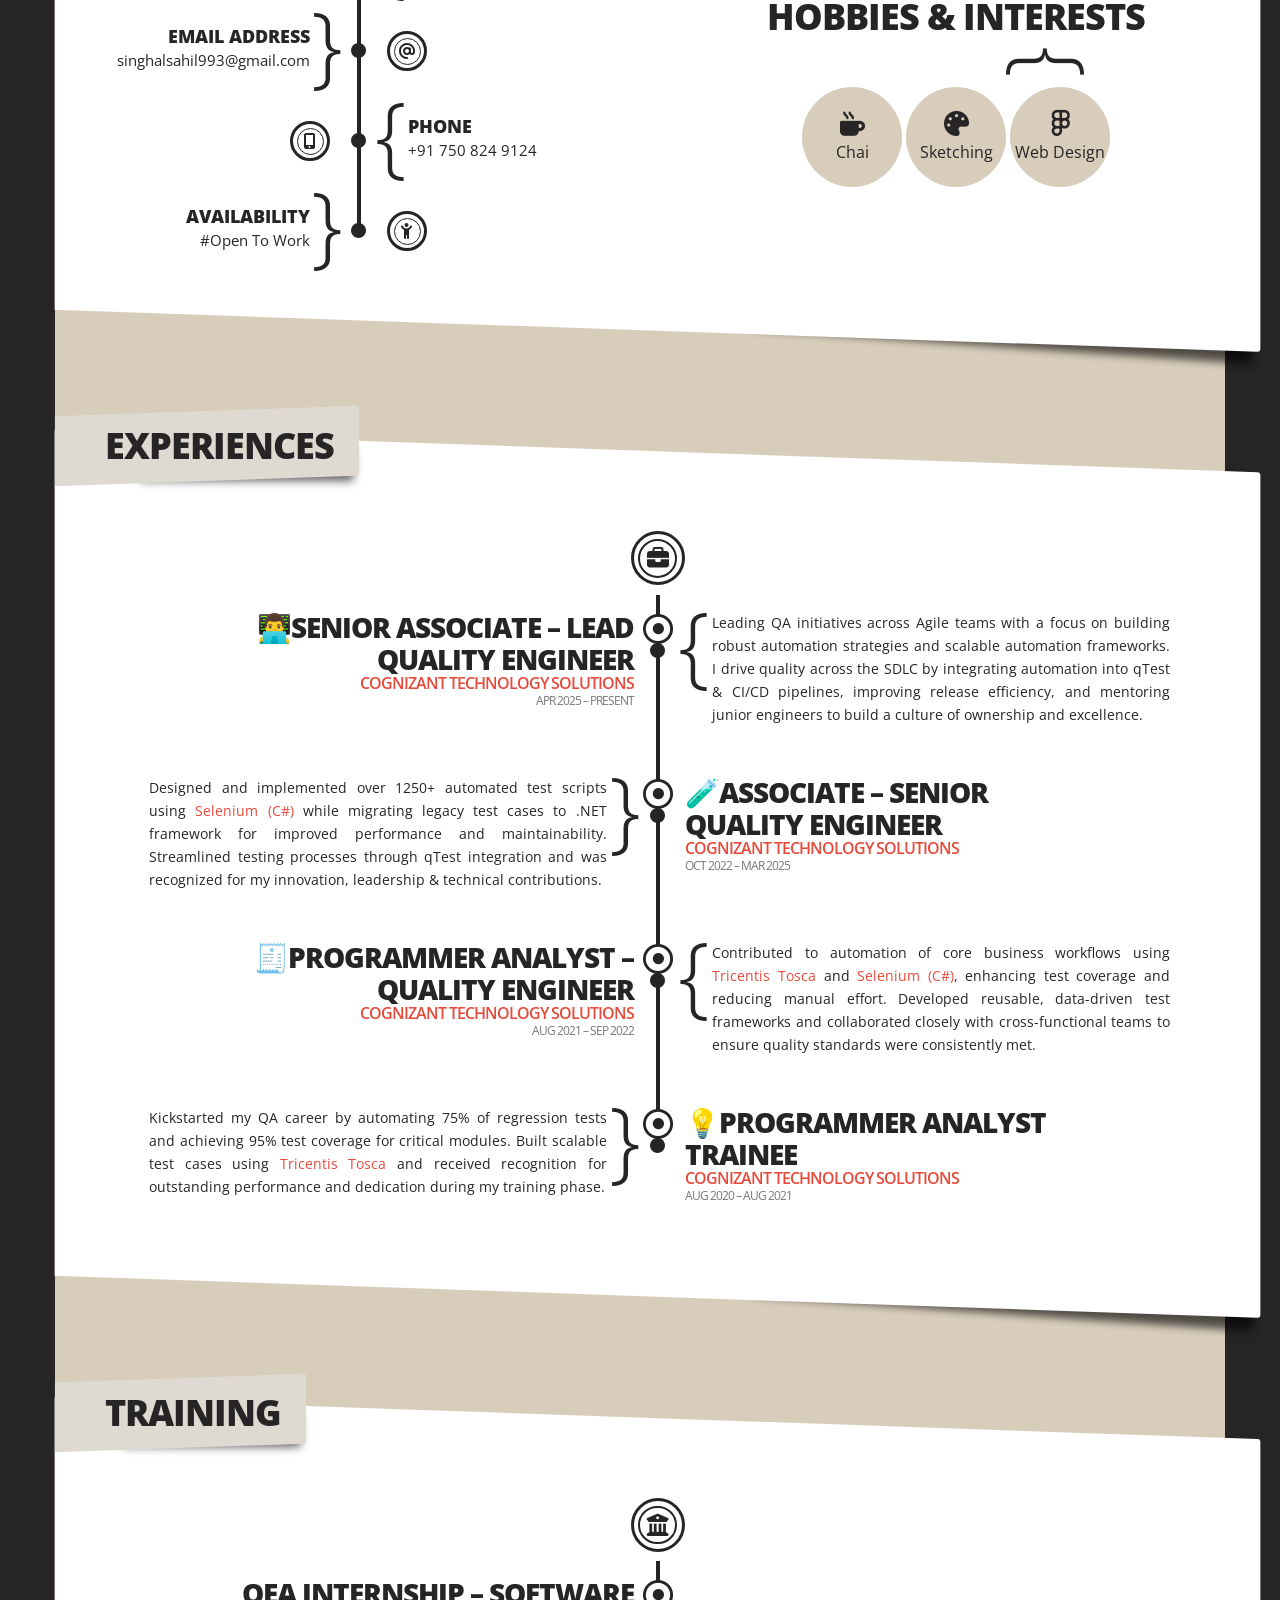
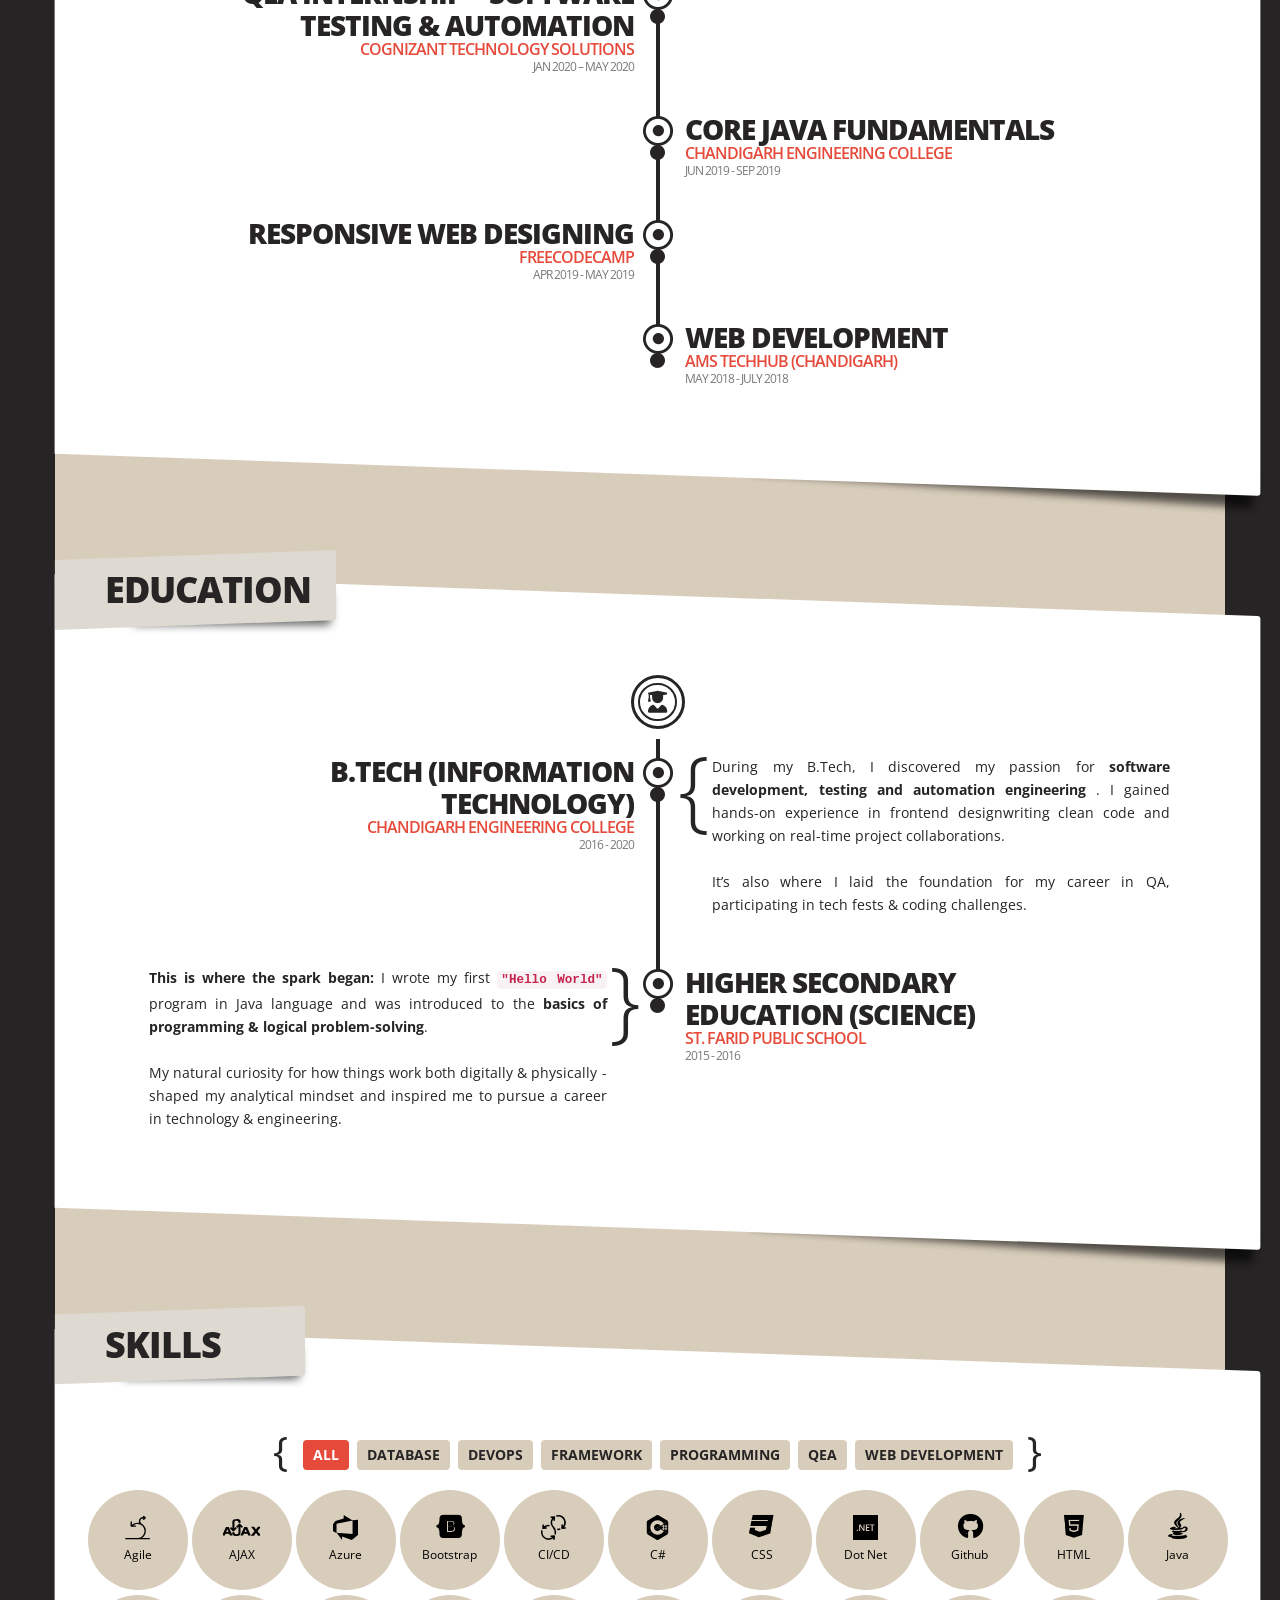
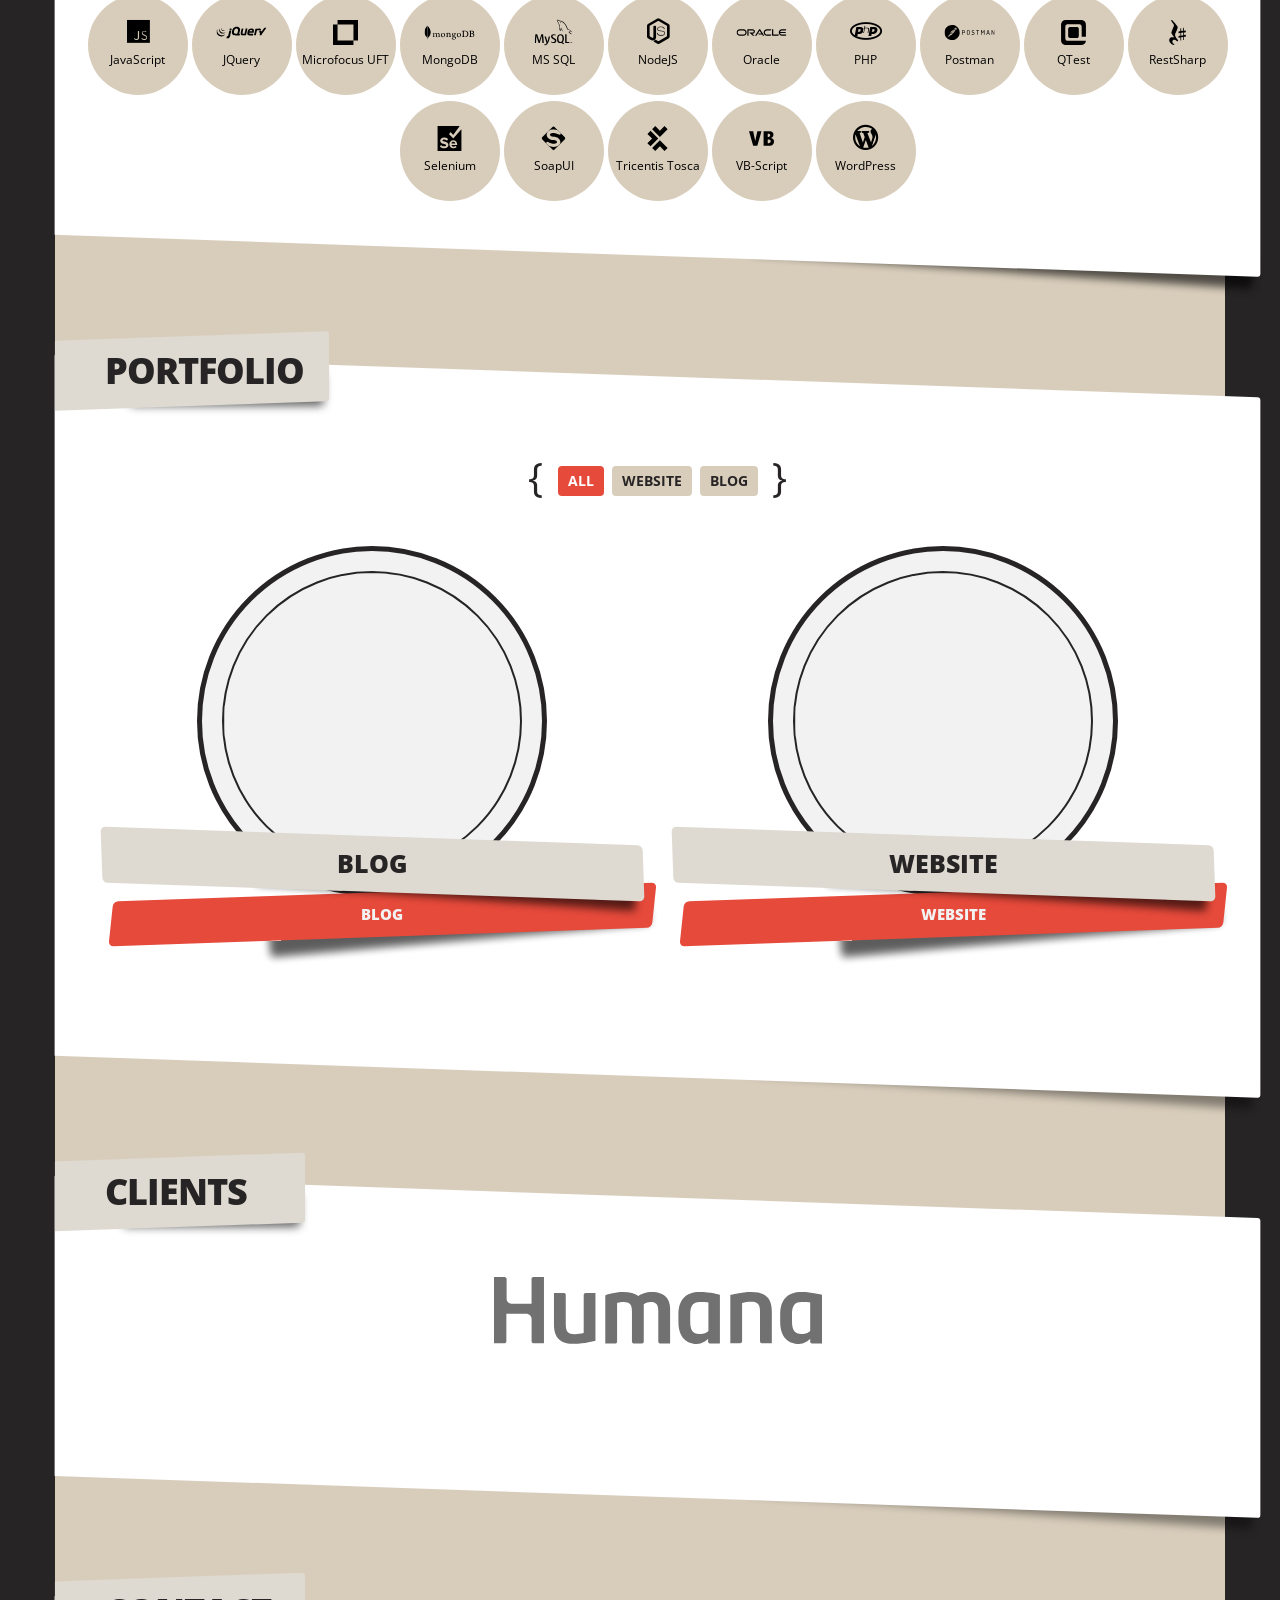
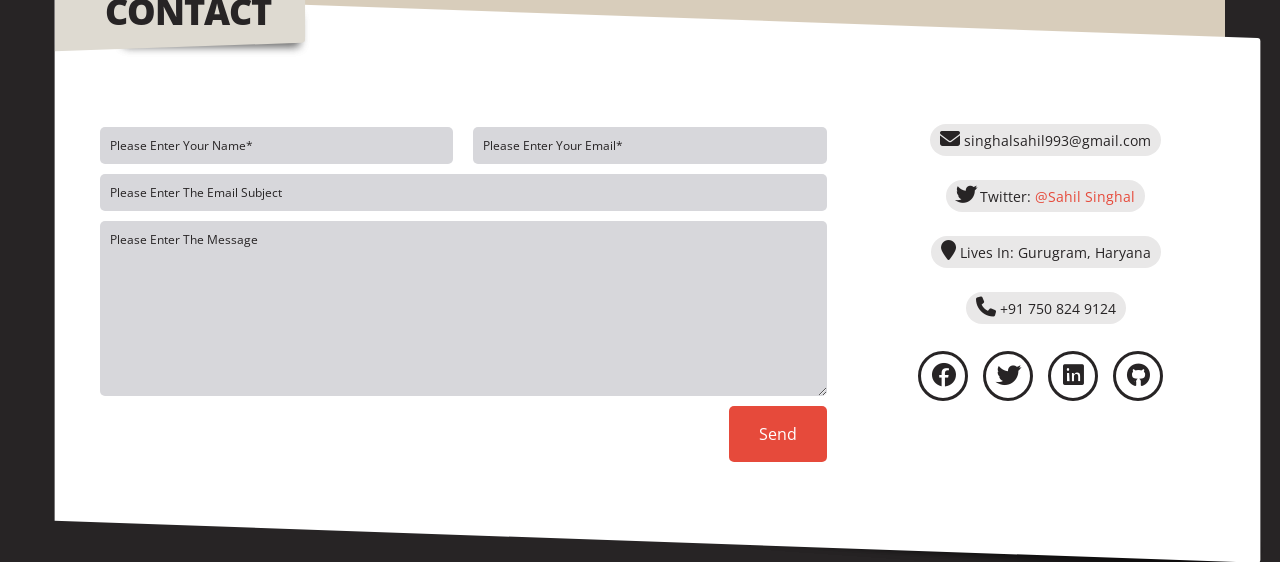
==== commit 4dc86832: "Updated Backup File" ====
--- a/Backup.html
+++ b/Backup.html
@@ -6,8 +6,8 @@
   <!-- Meta Details -->
   <meta name="viewport" content="width=device-width, initial-scale=1.0">
   <meta http-equiv="Content-Type" content="text/html; charset=UTF-8">
-  <meta name="author" content="Sahil Singhal | Web Developer | Lead Quality Engineer">
-  <meta name="keywords" content="Sahil Singhal, Web Developer & Lead Quality Engineer, Cognizant Technology Solutions">
+  <meta name="author" content="Sahil Singhal | Lead Quality Engineer | Web Developer">
+  <meta name="keywords" content="Sahil Singhal, Lead Quality Engineer & Web Developer, Cognizant Technology Solutions">
   <meta name="robots" content="all">
 
   <!-- Include Cascading Style Stylesheets -->
@@ -34,7 +34,7 @@
       <header id="home">
         <div class="head-image bg-image"
           style="background-position: center center; background-image: url('images/head-image.jpg'); background-size: cover; background-repeat: no-repeat; height: 535px;">
-          <div class="avatar wow bounceInDown animated" style="visibility: visible; animation-name: bounceInDown;">
+          <div class="avatar bounceInDown animated" style="visibility: visible; animation-name: bounceInDown;">
             <img alt="avatar" src="images/Sahil Singhal.jpg" style="height:100%;">
           </div>
         </div>
@@ -45,7 +45,7 @@
           <div class="shadow"></div>
         </div>
         <div class="col-xs-12 nav-menu top-menu-holder">
-          <nav class="hidden-xs visible-lg">
+          <nav class="visible-lg">
             <ul class="nav">
               <li class="active">
                 <a href="#home" address="true">Home</a>
@@ -76,7 +76,7 @@
               </li>
             </ul>
           </nav>
-          <select class="top-drop-menu nav visible-md visible-sm visible-xs hidden-lg">
+          <select id="navdropdown" class="top-drop-menu nav visible-md visible-sm visible-xs">
             <option value="#home" selected="selected">
               Home
             </option>
@@ -180,7 +180,7 @@
                         </div>
                       </div>
                       <div class="profile-content timeline-content right">
-                        <label>full name</label>
+                        <span>full name</span>
                         <div class="value">Sahil Singhal</div>
                       </div>
                     </div>
@@ -191,7 +191,7 @@
                         </div>
                       </div>
                       <div class="profile-content timeline-content left">
-                        <label>email address</label>
+                        <span>email address</span>
                         <div class="value" style="text-transform: none;">singhalsahil993@gmail.com
                         </div>
                       </div>
@@ -203,7 +203,7 @@
                         </div>
                       </div>
                       <div class="profile-content timeline-content right">
-                        <label>Phone</label>
+                        <span>Phone</span>
                         <div class="value">+91 750 824 9124</div>
                       </div>
                     </div>
@@ -214,7 +214,7 @@
                         </div>
                       </div>
                       <div class="profile-content timeline-content left">
-                        <label>Availability</label>
+                        <span>Availability</span>
                         <div class="value">#Open To Work</div>
                       </div>
                     </div>
@@ -504,202 +504,357 @@
           <div class="content">
             <div class="row">
               <div class="col-xs-12">
-                <div class="interests-row big">
+                <div class="skill-holder interests-row big">
+                  <div id="filters" class="group-selectors-skills">
+                    <a href="#all" data-filter="*" class="active">All<span></span></a>
+                    <a href="#database" data-filter=".database">Database<span></span></a>
+                    <a href="#devops" data-filter=".devops">DevOps<span></span></a>
+                    <a href="#framework" data-filter=".framework">Framework<span></span></a>
+                    <a href="#lang" data-filter=".lang">Programming<span></span></a>
+                    <a href="#qea" data-filter=".qea">QEA<span></span></a>
+                    <a href="#webdev" data-filter=".webdev">Web Development<span></span></a>
+                  </div>
                   <ul id="skillslist">
-                    <a href="https://www.php.net/" target="_blank">
-                      <li class="wow bounceInDown animated animated" data-wow-delay="0.1s"
-                        style="visibility: visible; animation-delay: 0.1s; animation-name: bounceInDown;">
+                    <li class="wow bounceInDown animated animated qea devops" data-wow-delay="0.1s"
+                      style="visibility: visible; animation-delay: 0.1s; animation-name: bounceInDown;">
+                      <a href="https://www.atlassian.com/agile" target="_blank">
+                        <svg xmlns="http://www.w3.org/2000/svg" viewBox="3 4 18 17">
+                          <path
+                            d="M15.317 20H20.5a.5.5 0 1 1 0 1h-17a.5.5 0 1 1 0-1h8.498.002a5 5 0 0 0 3.536-8.536c-.38-.38-.807-.687-1.262-.919-.019-.008-.038-.017-.056-.028-1.666-.825-3.696-.664-5.219.483H10.5a.5.5 0 1 1 0 1h-3a.5.5 0 0 1-.5-.5v-3a.5.5 0 1 1 1 0v2.028c1.464-1.312 3.417-1.779 5.23-1.401C13.084 8.755 13 8.366 13 8a3 3 0 0 1 3-3h.293l-.146-.146a.5.5 0 0 1 .707-.707l1 1a.5.5 0 0 1 0 .707l-1 1a.5.5 0 0 1-.707-.707L16.293 6H16a2 2 0 0 0-2 2c0 .561.33 1.273.752 1.666.537.277 1.041.641 1.491 1.091A6 6 0 0 1 15.317 20h0z" />
+                        </svg>
+                        <span>Agile</span>
+                      </a>
+                    </li>
+                    <li class="wow bounceInDown animated animated webdev" data-wow-delay="0.2s"
+                      style="visibility: visible; animation-delay: 0.2s; animation-name: bounceInDown;">
+                      <a href="https://www.w3schools.com/Xml/ajax_intro.asp" target="_blank">
+                        <svg xmlns="http://www.w3.org/2000/svg" viewBox="-0.45 49.65 1201.18 536.73"
+                          style="transform: scale(1.5);" class="svgbig">
+                          <path
+                            d="M389.752 49.86l2.811-.017 3.048-.003 3.24-.015 10.611-.027 7.404-.017 15.54-.02 19.813-.058 15.309-.025 7.298-.024c31.078-.157 54.646 6.24 77.269 28.399 17.531 18.47 22.321 41.438 22.112 66.202l-.02 6.817c-.02 6.119-.175 11.864-1.186 17.93h-73c-.727-4.363-1.131-8.008-1.176-12.359l-.072-3.633-.094-7.469c-.299-12.982-4.13-22.19-13.455-31.293a94.03 94.03 0 0 0-5.203-4.246l-2.75-2.187c-8.386-4.677-17.29-5.272-26.715-5.246l-3.499-.016c-2.426-.006-4.852-.005-7.278.003-3.682.009-7.363-.02-11.045-.052a3669.16 3669.16 0 0 0-7.115.002l-3.287-.034c-12.653.114-22.858 4.134-32.311 12.53-8.599 9.224-12.31 20.172-12.278 32.631l-.018 2.52-.023 8.3-.03 5.974-.055 16.176-.068 16.92-.117 32.022-.138 36.464L373 341h3l1-3c1.938-2.187 1.938-2.187 4-4h2l.75-1.875c1.487-2.529 2.687-2.843 5.25-4.125 1.268-2.034 1.268-2.034 2-4h2l.801-1.828c1.257-2.276 2.354-3.34 4.387-4.922 4.089-3.35 7.432-7.202 10.813-11.25 3.121.581 4.811 1.425 7.094 3.617l1.684 1.59 1.723 1.668 3.406 3.242 1.609 1.534c1.582 1.485 1.582 1.485 3.891 3.106L430 322v2l1.688.75c4.834 2.613 8.459 6.397 12.313 10.25l5 4-.5 1.813c-.611 2.301-.611 2.301-.5 5.188-1.261 3.123-2.951 5.204-5.316 7.575l-2.043 2.062-2.203 2.191-2.264 2.27-4.741 4.73-7.269 7.281-4.602 4.594-2.203 2.216-2.043 2.024-1.799 1.794C412 384 412 384 410 384l-.812 1.813c-1.187 2.186-2.283 3.601-4.187 5.188h-2v2c-1.379 1.187-2.763 2.371-4.199 3.488-2.413 2.026-4.582 4.279-6.801 6.512l-3.809 3.809-2.144 2.144L356 439l-2.105 2.23C352 443 352 443 350 443l-.773 1.797c-1.345 2.415-2.719 3.715-4.852 5.453l-1.914 1.578L341 453c-6.456-3.069-10.654-7.664-15.211-13.023-2.188-2.417-4.592-4.415-7.105-6.48-1.749-1.554-3.195-3.192-4.684-4.996-2.537-3.071-5.299-5.573-8.355-8.117-4.955-4.167-9.111-9.122-13.363-13.98-2.278-2.399-4.697-4.346-7.281-6.402a94.41 94.41 0 0 1-3.375-3.875c-2.762-3.241-5.66-5.932-8.941-8.629-2.313-2.056-4.188-4.395-6.152-6.777-1.568-1.76-3.214-3.22-5.031-4.719a46.69 46.69 0 0 1-6.5-6.5c-2.533-3.067-5.29-5.567-8.344-8.105-2.373-1.998-4.519-4.148-6.656-6.395l-1.676-1.727-1.699-1.836-1.586-1.691C234 348 234 348 234.461 345.91L235 344l-2-2c.375-2.125.375-2.125 1-4h2l.758-1.748c1.414-2.563 3.028-4.248 5.121-6.292l2.291-2.258 2.393-2.328 4.691-4.602 2.104-2.049c1.722-1.639 1.722-1.639 2.642-3.724h2l.688-1.687c1.719-3.028 3.64-5.086 6.313-7.312 4.572.484 7.402 3.682 10.688 6.625l3.758 3.293 1.841 1.611c2.197 1.886 4.47 3.658 6.776 5.409 3.251 2.477 6.045 5.17 8.938 8.063l7.891 6.328C307 339 307 339 308 340l-.011-3.203-.196-77.408-.095-37.435-.075-32.656-.047-17.266-.03-16.306-.024-5.932C307.328 123.617 311.805 101.925 328 81l2.18-2.902L332 76h2l1-3c15.156-12.949 34.333-23.065 54.752-23.14zM689 298h87c5.555 11.109 5.555 11.109 7.375 15.688 2.035 4.972 4.247 9.83 6.544 14.686 3.678 7.823 7.15 15.738 10.642 23.645l9.018 19.906 6.109 13.451 1.143 2.535L823 402a1179.49 1179.49 0 0 0 14.531 32.273 440.71 440.71 0 0 1 8.059 18.367c4.391 10.46 9.103 20.791 13.891 31.074l12.707 28.098 13.653 30.222 4.734 10.645c1.948 4.536 4.09 8.976 6.219 13.43C898 569 898 569 898 572h-3l2 6h-81l-13.84-35.01c-1.947-5.007-3.98-9.941-6.239-14.816-1.128-2.664-2.006-5.429-2.921-8.175l-120 1-9.562 22.563-.888 2.155-5.112 13.032c-2.546 6.527-5.502 12.889-8.437 19.25h-80l2-6h-3c.636-4.135 2.015-7.482 3.813-11.25l1.641-3.48L575 554c2.23-4.875 4.334-9.793 6.375-14.75 2.187-5.277 4.543-10.457 6.957-15.633l6.601-14.735 5.833-12.859 10.984-24.398 1.06-2.385 14.021-31.965 7.673-17.037 6.606-14.728 6.55-14.55 5.277-11.836 8.688-19.16L669.5 342.5l5.242-11.734 4.297-9.598 1.922-4.305c2.803-6.245 5.403-12.536 8.039-18.863zm44 74l-.699 1.766-5.676 13.859c-1.893 4.527-3.668 9.088-5.375 13.688-5.481 14.75-11.14 29.441-17.423 43.87-1.998 4.642-3.761 9.349-5.447 14.112l-.696 1.959L696 466l24.959.052 11.592.024 11.204.019 4.256.011c7.414.027 14.64-.085 21.989-1.106-2.496-9.18-6.052-17.889-9.625-26.687l-2.838-7.04-1.883-4.672-8.813-22.32-9.466-23.718-1.227-2.996c-1.134-2.725-1.134-2.725-3.148-5.566zM536 183c3.809 1.768 6.051 3.984 9 7l3.875 3.313c3.492 3.014 6.435 6.271 9.41 9.785 1.64 1.819 3.325 3.349 5.215 4.902 3.345 2.753 6.084 5.842 8.891 9.133 2.085 2.419 4.324 4.636 6.609 6.867l4.5 4.5 2.363 2.359 4.824 4.891c2.334 2.342 2.334 2.342 5.188 4.563 2.472 2.011 4.499 4.197 6.563 6.625 2.213 2.602 4.423 4.895 7.063 7.063 3.34 2.742 6.025 5.841 8.816 9.129 1.797 2.086 1.797 2.086 4.684 4.371 3.161 2.634 5.683 5.471 8.348 8.59 2.102 2.43 4.352 4.668 6.652 6.91l3.813 3.813 1.832 1.832L645 290l-4 5h2c-.857 4.693-3.784 7.075-7.125 10.25l-3.586 3.5-1.737 1.699c-2.429 2.427-4.639 5.018-6.856 7.637-2.803 3.164-5.846 6.085-8.875 9.031-1.884 1.76-1.884 1.76-2.82 3.883a56.54 56.54 0 0 1-7-4v-2l-1.582-.645c-3.421-1.918-6.172-4.457-9.105-7.043-4.721-4.114-9.501-8.066-14.488-11.855-2.462-1.967-4.598-4.231-6.824-6.457a175.49 175.49 0 0 0-5-3l.006 3.33.098 80.25.047 38.808.037 33.829.023 17.909.015 16.867.012 6.18.002 8.463.018 2.447c-.113 21.846-10.112 42.578-25.071 58.106-22.242 21.458-46.354 24.132-75.832 24.113l-7.497.013-15.666.002a4580.12 4580.12 0 0 0-19.96.034l-15.471.012-7.354.016c-24.081.087-43.08-2.385-63.407-16.378l-1.988-1.273c-17.479-11.55-27.159-33.271-31.398-52.977C301.945 499.436 303 483.761 303 467h75l1 30c3.148 11.543 5.703 18.089 14 26v2l2.211.844c3.383 1.402 6.511 3.151 9.703 4.938 10.56 4.17 21.945 3.527 33.11 3.479l8.905.013c17.92.014 31.44-1.221 44.949-14.098 11.434-11.729 11.856-25.936 11.781-41.286l.032-6.006.018-16.193.044-16.964.053-32.075.073-36.537L504 296c-3.194 1.876-5.894 3.646-8.505 6.278l-1.94 1.941-2.043 2.074-2.131 2.139-6.693 6.755-4.557 4.584L467 331l-3.781-2.785-2.127-1.567c-2.669-2.103-4.98-4.455-7.342-6.89-1.69-1.697-3.433-3.262-5.25-4.82-6.692-5.763-13.064-11.892-19.5-17.937l2-5-3-1c1.47-3.399 3.38-5.65 6-8.25l2.125-2.141C438 279 438 279 440 279l.797-1.824c1.269-2.295 2.404-3.387 4.453-4.988 2.505-2.056 4.635-4.118 6.688-6.625 2.045-2.482 4.161-4.587 6.622-6.655 5.108-4.415 9.817-9.196 14.558-13.998l2.844-2.862 11.956-12.061 7.361-7.416 4.145-4.195 2.53-2.54 2.228-2.251C506 212 506 212 508 212v-2c1.875-2.125 1.875-2.125 4-4h2l1-3c1.391-1.367 1.391-1.367 3.25-2.875 6.291-5.315 11.971-11.267 17.75-17.125zM103 298h87c7.5 15 7.5 15 10.039 21.641 1.339 3.289 2.959 6.409 4.617 9.547 1.168 2.445 2.177 4.879 3.166 7.4 1.991 5.004 4.141 9.918 6.365 14.823l1.165 2.583 3.648 8.069 3.648 8.08 2.257 4.996 10.22 23.049 15.189 33.686 6.624 15.002 5.75 12.938 8.75 19.563 10.543 23.273 8.707 19.227.856 1.912 13.867 31.302 5.027 11.287C312 570 312 570 312 572h-3l2 3v3h-81l-3-8-2.937-7.437-1.465-3.684a223.53 223.53 0 0 0-3.496-8.109c-2.452-5.474-4.619-11.054-6.789-16.645L211.092 531 207 520l-120 1-7 17-2.687 6.438-5.344 13.125-3.941 9.82L64 578H0l-.25-24.5-.11-7.689-.03-6.092-.062-3.147C-.456 529.985.556 525.595 4 520c2.194-4.141 4.162-8.308 5.865-12.674 1.964-4.952 4.089-9.814 6.287-14.666l1.158-2.568 3.628-8.029 2.42-5.365 10.678-23.514c1.038-2.349 1.979-4.724 2.902-7.121 1.923-4.918 4.293-9.558 6.691-14.258A61.62 61.62 0 0 0 46.5 425c1.209-3.447 2.778-6.622 4.438-9.875 2.203-4.33 4.125-8.649 5.875-13.176 1.595-3.962 3.325-7.86 5.063-11.762l.957-2.153 6.012-13.187 9.781-21.598 1.695-3.785 7.84-17.576 2.778-6.201c2.024-4.548 3.923-9.144 5.828-13.742 1.967-4.694 3.957-9.392 6.234-13.945zm44 75c-4.207 9.688-8.225 19.435-12.125 29.25l-1.551 3.891-2.975 7.471-3.568 8.923-4.156 10.652-7.098 17.914c-1.273 3.191-2.452 6.412-3.623 9.642l-1.083 2.987L110 466l24.516.052 11.386.024 11.01.019 4.179.011c7.702.029 15.265-.115 22.91-1.106-1.414-5.352-3.279-10.345-5.437-15.437-2.004-4.762-3.944-9.53-5.738-14.376-1.723-4.57-3.567-9.093-5.387-13.624l-2.668-6.656-1.38-3.441-6.764-16.902-2.398-5.996L148 373h-1zm768-76l35.727-.311 16.589-.142 16.009-.117 6.108-.065 8.554-.047 2.552-.065c5.606.059 5.606.059 8.075 2.046 2.516 2.961 4.453 6.34 6.385 9.701l5.438 8.5 1.447 2.262c2.531 3.923 5.161 7.616 8.115 11.238l2.746 4.859c3.886 6.634 8.381 12.929 12.816 19.203 3.038 4.305 5.861 8.721 8.66 13.184 2.373 3.677 4.917 7.22 7.492 10.758C1063 380 1063 380 1063 382h2l.746-2.156c1.411-3.199 3.169-5.586 5.316-8.344 4.046-5.266 7.855-10.66 11.613-16.137l7.449-10.551c6.252-8.73 12.379-17.497 18.176-26.539L1110 316h2l.813-2.199c1.174-2.769 2.527-5.11 4.188-7.613l1.563-2.395L1120 302h2l.438-1.937C1123 298 1123 298 1124 297a156.68 156.68 0 0 1 7.09-.114h2.247l7.386.016 5.108.004 13.469.025 13.734.02L1200 297c.234 4.312.375 8.621.5 12.938l.203 3.674c.142 6.554-.116 10.571-4.58 15.584A177.41 177.41 0 0 1 1192 333l-4.5 5.438-2.301 2.832-5.887 7.355-11.375 13.938c-5.346 6.475-10.684 12.948-15.613 19.75l-1.637 2.25-1.426 2.004L1148 388h-2l-2 5h-2l-.691 1.598c-1.75 3.212-3.974 5.989-6.246 8.84l-1.466 1.854c-3.834 4.82-7.793 9.526-11.797 14.205-3.452 4.047-6.677 8.199-9.8 12.503 1.7 3.929 4.291 7.116 6.938 10.438l1.468 1.856c4.183 5.258 8.507 10.386 12.892 15.476 3.37 3.97 6.528 8.104 9.703 12.23 6.86 8.903 13.706 17.783 21.029 26.312 4.199 4.907 8.173 9.977 12.143 15.071l13.453 16.901 3.875 4.849 2.188 2.742 1.887 2.367c1.308 1.674 1.308 1.674 2.426 2.758.089 2.666.115 5.306.098 7.973l-.004 2.417-.031 7.673-.014 5.189L1200 579l-26.966.57-12.523.26-12.099.214-4.602.119c-12.005.448-12.005.448-16.499-3.565-2.043-2.783-3.708-5.545-5.31-8.598-.78-1.156-1.576-2.301-2.398-3.426l-1.977-2.887c-6.037-8.76-12.223-17.41-18.5-26l-19.75-27.875-1.582-2.254-3.021-4.332-4.084-5.852-1.313-1.907c-1.075-1.526-2.219-3.002-3.375-4.468h-2c-.957 1.367-1.903 2.742-2.793 4.152-1.773 2.714-3.763 5.254-5.742 7.82-1.638 2.267-3.036 4.623-4.465 7.027a629.6 629.6 0 0 1-13.164 19.387l-6.148 8.863-9.75 13.813c-3.737 5.201-7.345 10.471-10.855 15.828L1009 569l-.965 2.457c-1.644 3.393-3.028 5.226-6.035 7.543-7.009 1.933-14.713 1.158-21.902.977l-6.494-.043-17.05-.247-17.415-.198L905 579l3-6h-5v-2h2l.664-1.566c1.876-3.418 4.278-6.333 6.711-9.371l1.461-1.842 2.843-3.56c1.206-1.516 2.379-3.058 3.548-4.602L922 548h2l.664-1.566c1.876-3.418 4.278-6.333 6.711-9.371l1.461-1.842 2.843-3.56c1.206-1.516 2.379-3.058 3.548-4.602L941 525h2l.688-1.578c1.788-3.299 4.031-6.206 6.313-9.172l1.367-1.824c1.161-1.515 2.392-2.975 3.633-4.426h2l.688-2.187c1.586-3.398 3.649-5.16 6.313-7.812 2.203-2.537 4.318-5.143 6.438-7.75l3.746-4.578 1.921-2.354L985 472.5l3.484-4.23 1.748-2.123 5.408-6.573L1016 435c-1.608-3.571-3.765-6.508-6.125-9.625l-1.207-1.595c-3.194-4.203-6.474-8.333-9.79-12.44l-5.066-6.465c-4.002-5.172-8.144-10.229-12.282-15.292C974 380.357 974 380.357 974 378h-2l-2.764-4.159c-2.37-3.53-5.193-6.713-7.923-9.966-4.93-5.924-9.668-11.918-14.242-18.121-2.805-3.731-5.779-7.31-8.754-10.906-2.933-3.606-5.751-7.291-8.566-10.99-3.552-4.649-7.261-9.145-11.036-13.616C917 308 917 308 916 305l2-1-1.5-1.812C915 300 915 300 915 297z" />
+                        </svg>
+                        <span>AJAX</span>
+                      </a>
+                    </li>
+                    <li class="wow bounceInDown animated animated devops" data-wow-delay="0.3s"
+                      style="visibility: visible; animation-delay: 0.3s; animation-name: bounceInDown;">
+                      <a href="https://learn.microsoft.com/en-us/azure/?product=popular" target="_blank">
+                        <svg xmlns="http://www.w3.org/2000/svg" viewBox="1 1 14 14">
+                          <path
+                            d="M15 3.622v8.512L11.5 15l-5.425-1.975v1.958L3.004 10.97l8.951.7V4.005L15 3.622zm-2.984.428L6.994 1v2.001L2.382 4.356 1 6.13v4.029l1.978.873V5.869l9.038-1.818z" />
+                        </svg>
+                        <span>Azure</span>
+                      </a>
+                    </li>
+                    <li class="wow bounceInDown animated animated webdev framework" data-wow-delay="0.4s"
+                      style="visibility: visible; animation-delay: 0.4s; animation-name: bounceInDown;">
+                      <a href="https://getbootstrap.com/" target="_blank">
+                        <i class="fab fa-bootstrap"></i>
+                        <span>Bootstrap</span>
+                      </a>
+                    </li>
+                    <li class="wow bounceInDown animated animated devops" data-wow-delay="0.5s"
+                      style="visibility: visible; animation-delay: 0.5s; animation-name: bounceInDown;">
+                      <a href="https://www.redhat.com/en/topics/devops/what-is-ci-cd" target="_blank">
+                        <svg xmlns="http://www.w3.org/2000/svg" viewBox="1.53 2.45 31.93 31.83">
+                          <path
+                            d="M23.53 19.81a7.45 7.45 0 0 1-1.65-.18 10.48 10.48 0 0 1 .72 2.13h.93a9.52 9.52 0 0 0 3-.49l-.93-1.81a7.67 7.67 0 0 1-2.07.35zm-5.17-1.94l-.36-.38a7.4 7.4 0 0 1-2.2-5.92 7.31 7.31 0 0 1 1.54-4L17.26 9a1 1 0 0 0 .91 1h.09a1 1 0 0 0 1-.91L19.6 5a1 1 0 0 0-.29-.79 1 1 0 0 0-.79-.21l-4.09.35a1.004 1.004 0 0 0 .17 2l1.29-.11a9.45 9.45 0 0 0-2.05 5.32 9.28 9.28 0 0 0 2.67 7.26l.31.37a7.33 7.33 0 0 1 2.06 4.91 7.39 7.39 0 0 1-.26 2.47l1.8.91a8.76 8.76 0 0 0 .45-3.51 9.28 9.28 0 0 0-2.51-6.1zm14.04.04l-1.21.09a9.65 9.65 0 0 0-7.66-15.55 9.33 9.33 0 0 0-3 .49l.91 1.8a7.67 7.67 0 0 1 9.76 7.39 7.58 7.58 0 0 1-1.65 4.72l.1-1.54a1.002 1.002 0 1 0-2-.13l-.28 4.08a1 1 0 0 0 .31.78.94.94 0 0 0 .69.28h.1l4.08-.42a1 1 0 0 0 .9-1.1 1 1 0 0 0-1.05-.89zM4.07 20.44h.08l4.09-.35a1.004 1.004 0 1 0-.17-2l-1.39.12a7.63 7.63 0 0 1 4.52-1.49 7.9 7.9 0 0 1 1.63.18 10.23 10.23 0 0 1-.71-2.13h-.92a9.66 9.66 0 0 0-5.9 2l.12-1.31a1 1 0 0 0-.92-1.08 1 1 0 0 0-1.08.91l-.35 4.08a1 1 0 0 0 1 1.08zm14.35 7.79l-4.09.27a1.002 1.002 0 0 0 .13 2l1.54-.11a7.71 7.71 0 0 1-12.54-6 7.6 7.6 0 0 1 .29-2L2 21.46a9.59 9.59 0 0 0-.47 2.95A9.7 9.7 0 0 0 17.19 32l-.12 1.18a1 1 0 0 0 .89 1.1h.11a1 1 0 0 0 1-.9l.42-4.06a1 1 0 0 0-1.06-1.1z" />
+                        </svg>
+                        <span>CI/CD</span>
+                      </a>
+                    </li>
+                    <li class="wow bounceInDown animated animated lang" data-wow-delay="0.6s"
+                      style="visibility: visible; animation-delay: 0.6s; animation-name: bounceInDown;">
+                      <a href="https://learn.microsoft.com/en-us/dotnet/csharp/" target="_blank">
+                        <svg xmlns="http://www.w3.org/2000/svg" viewBox="4 2 24 28">
+                          <path
+                            d="M27.695 23c.188-.338.305-.719.305-1.061V10.061c0-.342-.117-.723-.305-1.061L16 16l11.695 7z" />
+                          <path
+                            d="M17.04 29.743l9.922-5.939c.286-.171.546-.466.734-.805L16 16 4.306 23c.188.338.448.634.734.805l9.922 5.939c.572.342 1.507.342 2.078 0z" />
+                          <path
+                            d="M27.695 9c-.188-.338-.448-.634-.734-.805l-9.922-5.939c-.572-.342-1.507-.342-2.078 0L5.039 8.195C4.468 8.537 4 9.377 4 10.061v11.877c0 .342.117.723.305 1.061L16 16l11.695-7z" />
+                          <g fill="#d8cdbb" class="svgTxt">
+                            <path
+                              d="M16.039 24C11.606 24 8 20.411 8 16s3.606-8 8.038-8c2.807 0 5.429 1.476 6.881 3.862l-3.442 2.065A4.04 4.04 0 0 0 16.039 12c-2.216 0-4.019 1.794-4.019 4s1.803 4 4.019 4a4.04 4.04 0 0 0 3.432-1.917l3.45 2.053C21.469 22.523 18.847 24 16.039 24z" />
+                            <path fill-rule="evenodd"
+                              d="M25 13v.997h-2V13h-1v.997h-1V15h1v1.995h-1V18h1v1h1v-1h2v1h1v-1h1v-1h-1v-2h1v-1.003h-1V13h-1zm0 4v-2h-2v1.995L25 17z" />
+                          </g>
+                        </svg>
+                        <span>C#</span>
+                      </a>
+                    </li>
+                    <li class="wow bounceInDown animated animated webdev" data-wow-delay="0.7s"
+                      style="visibility: visible; animation-delay: 0.7s; animation-name: bounceInDown;">
+                      <a href="https://www.w3schools.com/css/" target="_blank">
+                        <i class="fab fa-css3"></i>
+                        <span>CSS</span>
+                      </a>
+                    </li>
+                    <li class="wow bounceInDown animated animated lang framework" data-wow-delay="0.8s"
+                      style="visibility: visible; animation-delay: 0.8s; animation-name: bounceInDown;">
+                      <a href="https://learn.microsoft.com/en-us/dotnet/" target="_blank">
+                        <svg xmlns="http://www.w3.org/2000/svg" viewBox="0 0 456 456">
+                          <path d="M0 0h456v456H0V0z" />
+                          <path
+                            d="M112 171c23 0 23 0 28.105 4.582 1.639 2.984 1.639 2.984 3.082 6.23l3.543 6.676 1.666 3.362c2.248 4.415 4.891 8.511 7.604 12.65l2.906 4.594 1.5 2.375L169.5 226l14.313 22.813 1.508 2.389L191 260l1-89h18v118c-21 0-21 0-25.062-3.812-1.009-2.048-1.983-4.113-2.937-6.187-1.822-3.026-3.765-5.974-5.687-8.937l-3.145-5.008-9.043-14.367-1.483-2.349-13.219-20.812L132 200l-1 90h-19V171zm123 0h63v17h-43v33h40v17h-40v35h46v16c-1.803 1.803-4.544 1.128-6.973 1.129l-3.873.01-4.217-.006-4.293.003a5410.81 5410.81 0 0 1-9.009-.005 3818.9 3818.9 0 0 0-11.572.004 4227.94 4227.94 0 0 1-8.868 0 2030.59 2030.59 0 0 0-4.268.002 1592.4 1592.4 0 0 1-5.955-.007l-3.429-.002C236 290 236 290 235 289l-.12-4.6-.004-3.013.011-3.333v-3.488l.016-11.477.004-7.932.021-18.785.023-23.476L235 171zm72 0h86v17h-33l.016 9.256.036 30.199.024 18.318.019 17.662.011 6.755.008 9.426.011 2.851c-.01 6.42-.01 6.42-1.124 7.534h-19V188h-33v-17zM85 269c3.752 2.015 5.636 3.455 8 7 .766 6.673.766 6.673-1.051 9.82-2.334 2.85-4.185 4.999-7.937 5.383-4.819.097-8.169.057-12.012-3.203-2.311-2.971-2.471-6.252-2.395-9.965.708-3.652 2.77-5.473 5.395-8.035 3.213-1.606 6.515-1.479 10-1z"
+                            fill="#d8cdbb" class="svgTxt" />
+                        </svg>
+                        <span>Dot Net</span>
+                      </a>
+                    </li>
+                    <li class="wow bounceInDown animated animated devops" data-wow-delay="0.9s"
+                      style="visibility: visible; animation-delay: 0.9s; animation-name: bounceInDown;">
+                      <a href="https://github.com/" target="_blank">
+                        <i class="fab fa-github"></i>
+                        <span>Github</span>
+                      </a>
+                    </li>
+                    <li class="wow bounceInDown animated animated webdev" data-wow-delay="1.0s"
+                      style="visibility: visible; animation-delay: 1.0s; animation-name: bounceInDown;">
+                      <a href="https://www.w3schools.com/html/" target="_blank">
+                        <i class="fab fa-html5"></i>
+                        <span>HTML</span>
+                      </a>
+                    </li>
+                    <li class="wow bounceInDown animated animated lang" data-wow-delay="1.1s"
+                      style="visibility: visible; animation-delay: 1.1s; animation-name: bounceInDown;">
+                      <a href="https://www.java.com/en/" target="_blank">
+                        <i class="fab fa-java"></i>
+                        <span>Java</span>
+                      </a>
+                    </li>
+                    <li class="wow bounceInDown animated animated lang webdev" data-wow-delay="1.2s"
+                      style="visibility: visible; animation-delay: 1.2s; animation-name: bounceInDown;">
+                      <a href="https://www.javascript.com/" target="_blank">
+                        <i class="fab fa-js"></i>
+                        <span>JavaScript</span>
+                      </a>
+                    </li>
+                    <li class="wow bounceInDown animated animated webdev" data-wow-delay="1.3s"
+                      style="visibility: visible; animation-delay: 1.3s; animation-name: bounceInDown;">
+                      <a href="https://jquery.com/" target="_blank">
+                        <svg xmlns="http://www.w3.org/2000/svg" viewBox="0.98 0.08 510.16 115.94"
+                          style="transform: scale(2);" class="svgbig">
+                          <path
+                            d="M489.718 8.646l21.42.118-43.076 58.362c-1.056 1.424-2.66 2.96-3.474 4.864-2.057 4.786-4.169 15.285-4.169 15.285l-19.599.098s3.05-10.944 2.924-16.773c-.11-5.092-2.71-10.178-4.168-15.285-1.474-5.17-3.475-15.286-3.475-15.286h20.15l2.779 11.117 30.688-42.5m-40.561 11.381c3.953 2.383 6.379 15.529 6.379 15.529l-31.94.305h-9.727l-11.812 51.414h-18.064l13.896-66.004c.86-3.28 5.892-2.717 14.389-2.717h13.569c8.762 0 19.003-1.119 23.31 1.473m-84.097 25.04s.563-3.3-1.91-7.122c-2.113-3.258-4.064-4.016-9.623-4.19-15.695-.493-15.39 11.138-15.39 11.138l26.923.174zm17.022-13.32c2.3 8.297-2.084 27.792-2.084 27.792s-22.894-.382-35.434 0c-3.899.119-8.566-.424-9.727 1.39-1.633 2.542.597 6.455 2.487 8.108 2.175 1.903 6.412 2.12 7.935 2.313 10.178 1.293 31.48.334 31.48.334l-3.69 16.34s-30.103 1.51-45.16-2.084c-2.973-.708-5.76-2.139-7.643-4.168-.514-.555-.96-1.312-1.446-1.966-.388-.522-1.52-2.237-2.028-3.593-3.439-9.164.403-26.72 4.169-36.128.437-1.09.986-2.473 1.564-3.648.722-1.465 1.333-3.119 1.91-3.995.388-.604.869-.993 1.272-1.563.465-.674 1.006-1.327 1.507-1.91 1.39-1.612 2.967-2.752 4.864-4.168 6.273-4.698 17.626-8.345 31.265-6.949 5.135.528 12.89 2.362 16.675 7.643 1.014 1.41 1.515 4.21 2.084 6.253zM299.229 18.49l17.516-.103-14.737 68.888h-20.15c-14.082 0-26.623 1.744-31.959-8.338-5.176-9.789-.236-25.887 2.084-36.824l5.094-23.56 18.148-.166-7.262 36.928c-.764 4.405-2.34 8.553-.694 11.81 1.563 3.1 3.752 3.322 10.421 3.475 2.113.05 9.033 0 9.033 0l12.506-52.11m-81.985 33.35c1.834-6.516 4.509-13.582 4.169-19.454-.368-6.28-5.634-11.998-9.032-13.2-10.234-3.613-19.815 1.438-23.623 5.558-4.926 5.336-6.594 11.569-8.338 20.15-1.298 6.37-2.362 13.095 0 18.063 4.182 8.783 17.224 6.865 31.266 6.949 2.084-5.586 3.807-11.86 5.558-18.066zm24.318-25.706c2 14.548-5.676 30.606-10.964 44.57 5.392.487 10.117-.075 10.457.327.354.521-3.614 16.668-4.997 16.71-4.279.111-18.459.229-24.372.229-19.295 0-37.345 1.257-46.55-8.337-3.738-3.898-6.323-10.583-6.949-15.286-1.042-7.851.264-16.495 2.085-23.622 1.647-6.435 3.758-12.507 6.948-18.066C175.328 8.507 189.432-1.998 213.075.427c4.586.472 11.172 2.48 15.286 4.863.284.167 1.279.959 1.507 1.098 5.559 3.537 10.624 11.978 11.694 19.746zm-85.369-7.56l-3.564 16.592h-19.454c1.507-5.822 2.661-11.61 4.169-16.675l18.85.083M132.48 40.03h18.76c-2.453 13.576-7.31 35.475-11.117 50.719-2.383 9.54-3.974 16.501-10.422 21.538-.577.452-.91.237-1.39.695-1.188 1.133-6.684 2.447-9.726 2.779-4.947.536-10.54.07-16.62-.055l4.809-18.01c14.82 1.794 15.195-12.214 18.064-25.706 1.66-7.796 6.691-28.834 7.642-31.96M88.708 75.464l-.402 1.042c-6.85 13.34-18.989 21.524-36.303 21.885-8.094.167-15.806-1.91-20.844-4.168C20.287 89.338 11.142 80.279 6.148 70.6c-7.164-13.875-8.456-33.176 6.44-47.592.23 0-1.807 3.126-1.577 3.126l-.41 1.334C-.133 61.074 32.938 89.874 65.086 86.58c7.726-.792 17.578-5.023 23.622-11.116M69.254 61.568c8.088.055 16.536-3.725 21.539-9.032-4.377 11.11-17.05 18.251-34.044 15.98-14.23-1.904-27.785-16.223-29.181-30.571-1.021-10.442 2.618-16.674 8.615-24.234-2.084 3.954-2.863 7.003-3.057 8.948-2.278 22.588 18.044 38.79 36.128 38.909" />
+                          <path
+                            d="M89.98 33.512c-1.257 2.884-8.496 8.33-11.693 9.011-12.659 2.697-20.766-3.306-25.013-10.137-.631-1.02-1.798-3.806-2.007-4.515-1.647-5.6-.89-14.07 4.023-18.454-1.48 4.169-1.696 9.011-.917 12.159.472 1.903 1.91 5.226 3.349 7.316 2.618 3.807 4.279 4.732 7.642 6.754 1.515.91 3.14 1.64 3.842 1.84 3.189.939 9.922 3.412 20.775-3.974" />
+                        </svg>
+                        <span>jQuery</span>
+                      </a>
+                    </li>
+                    <li class="wow bounceInDown animated animated qea" data-wow-delay="1.4s"
+                      style="visibility: visible; animation-delay: 1.4s; animation-name: bounceInDown;">
+                      <a href="https://community.opentext.com/cfs-file/__key/telligent-evolution-components-attachments/00-210-01-00-00-20-59-05/UFT_5F00_UsersGuide.pdf"
+                        target="_blank">
+                        <svg xmlns="http://www.w3.org/2000/svg" viewBox="1 1 22 22">
+                          <path fill-rule="evenodd" d="M1 5h4v14h14v4H1V5zm4-4h18v18h-4V5H5V1z" />
+                        </svg>
+                        <span>Microfocus UFT</span>
+                      </a>
+                    </li>
+                    <li class="wow bounceInDown animated animated database webdev" data-wow-delay="1.5s"
+                      style="visibility: visible; animation-delay: 1.5s; animation-name: bounceInDown;">
+                      <a href="https://www.mongodb.com/" target="_blank">
+                        <svg xmlns="http://www.w3.org/2000/svg" viewBox="0 0.2 511.41 145.71"
+                          style="transform: scale(2.0);" class="svgbig">
+                          <g fill-rule="evenodd">
+                            <path
+                              d="M476.713 60.463c-.46.092-.922 1.107-.922 1.66-.092 3.692-.184 13.474-.184 20.118 0 .185.276.554.553.554 1.384.092 4.706.184 7.567.184 3.968 0 6.275-.553 7.568-1.106 3.321-1.662 4.89-5.261 4.89-9.23 0-8.95-6.275-12.365-15.596-12.365-.646-.092-2.49-.092-3.876.185zm23.81 41.25c0-9.136-6.737-14.212-18.918-14.212-.554 0-4.43-.092-5.353.092-.277.093-.645.278-.645.555l.184 21.04c.184 1.753 1.477 4.245 3.046 4.983 1.66.923 5.444 1.107 8.028 1.107 7.29 0 13.658-4.06 13.658-13.565zm-42.634-46.325c.922 0 3.69.276 10.796.276l18.641-.184c8.028 0 19.102 2.86 19.102 14.857 0 5.906-4.153 10.613-9.597 12.92-.276.092-.276.276 0 .368 7.751 1.939 14.581 6.737 14.581 15.78 0 8.86-5.537 14.489-13.566 17.996-4.891 2.122-10.981 2.86-17.164 2.86-4.707 0-17.349-.553-24.362-.368-.738-.278.646-3.6 1.291-4.153 1.662-.093 2.953-.185 4.707-.739 2.492-.645 2.768-1.384 3.137-5.167.185-3.23.185-14.674.185-22.794V64.616c-.092-2.86-1.107-3.784-3.137-4.338-1.57-.276-4.153-.646-6.276-.922-.462-.462 1.107-3.6 1.662-3.968zm-53.248 57.399c2.216 1.752 6.553 2.49 10.429 2.49 4.983 0 9.966-.921 14.765-5.26 4.891-4.428 8.305-11.257 8.305-22.146 0-10.429-3.968-18.919-12.089-23.901-4.614-2.862-10.52-4.06-17.349-4.06-2.03 0-3.968.092-5.167.645-.278.185-.923 1.015-.923 1.476-.185 1.846-.185 16.057-.185 24.363l.185 21.963c0 1.385.645 3.507 2.03 4.43zm-20.948-57.4c1.754 0 8.49.277 11.72.277 5.815 0 9.967-.276 20.948-.276 9.228 0 16.98 2.491 22.517 7.197 6.736 5.814 10.244 13.843 10.244 23.624 0 13.935-6.368 21.964-12.736 26.578-6.366 4.706-14.672 7.474-26.484 7.474-6.275 0-17.072-.184-26.024-.277h-.092c-.461-.83.738-4.06 1.476-4.152 2.4-.277 3.046-.37 4.246-.83 1.937-.739 2.307-1.754 2.584-5.168.276-6.368.184-14.027.184-22.702l-.093-22.148c-.276-3.229-1.66-4.06-4.429-4.614-1.384-.276-3.23-.646-5.813-.922-.37-.647 1.291-3.507 1.752-4.06z" />
+                            <path
+                              d="M272.033 116.385c-2.307-.277-3.968-.645-5.998-1.568-.277-.185-.739-1.107-.739-1.477-.184-3.23-.184-12.458-.184-18.64 0-4.984-.83-9.321-2.953-12.366-2.492-3.508-6.09-5.537-10.705-5.537-4.06 0-9.505 2.768-14.027 6.644-.092.092-.83.739-.738-.277 0-1.015.185-3.045.277-4.43.093-1.292-.646-1.937-.646-1.937-2.953 1.476-11.258 3.414-14.304 3.69-2.214.463-2.768 2.585-.46 3.323h.092c2.49.738 4.152 1.569 5.443 2.4.923.738.831 1.753.831 2.584.092 6.92.092 17.533-.184 23.347-.092 2.307-.738 3.137-2.4 3.506l.185-.092c-1.292.277-2.307.553-3.876.738-.554.554-.554 3.507 0 4.153 1.015 0 6.367-.277 10.798-.277 6.09 0 9.228.277 10.796.277.646-.738.831-3.507.462-4.153-1.754-.092-3.046-.276-4.245-.646-1.661-.37-2.123-1.199-2.216-3.137-.183-4.892-.183-15.227-.183-22.24 0-1.938.553-2.861 1.106-3.415 2.123-1.845 5.538-3.137 8.583-3.137 2.953 0 4.89.923 6.367 2.123 2.03 1.66 2.676 4.06 2.953 5.813.461 3.968.277 11.812.277 18.641 0 3.691-.277 4.614-1.66 5.075-.647.277-2.308.647-4.246.83-.646.647-.461 3.508 0 4.154 2.676 0 5.814-.277 10.428-.277 5.721 0 9.413.277 10.89.277.46-.554.645-3.23.276-3.969zm25.562-35.25c-4.89 0-7.936 3.783-7.936 9.688 0 5.999 2.676 12.92 10.243 12.92 1.292 0 3.692-.554 4.798-1.846 1.754-1.66 2.954-4.983 2.954-8.49 0-7.659-3.784-12.273-10.059-12.273zm-.646 40.787a7.93 7.93 0 0 0-3.968 1.016c-3.876 2.49-5.629 4.89-5.629 7.752 0 2.675 1.015 4.797 3.23 6.643 2.676 2.307 6.367 3.415 11.073 3.415 9.413 0 13.566-5.076 13.566-10.058 0-3.508-1.754-5.815-5.352-7.106-2.584-1.108-7.29-1.662-12.92-1.662zm.646 23.994c-5.629 0-9.69-1.2-13.196-3.876-3.415-2.584-4.891-6.46-4.891-9.136 0-.738.185-2.769 1.846-4.614 1.014-1.108 3.23-3.23 8.49-6.829.184-.092.276-.184.276-.37s-.185-.369-.369-.46c-4.337-1.661-5.629-4.338-5.999-5.814v-.185c-.091-.554-.276-1.107.555-1.661.646-.461 1.569-1.015 2.583-1.66 1.569-.924 3.23-1.939 4.245-2.77.185-.184.185-.368.185-.553s-.185-.37-.37-.461c-6.458-2.123-9.688-6.922-9.688-14.12 0-4.706 2.122-8.951 5.905-11.627 2.584-2.03 9.044-4.522 13.289-4.522h.277c4.337.092 6.736 1.015 10.15 2.215 1.846.646 3.6.922 6 .922 3.598 0 5.167-1.107 6.458-2.398.093.184.278.646.37 1.845s-.277 2.953-1.2 4.245c-.738 1.015-2.399 1.754-4.06 1.754h-.462c-1.661-.185-2.4-.37-2.4-.37l-.368.185c-.092.185 0 .369.092.646l.093.185c.184.83.553 3.321.553 3.968 0 7.567-3.045 10.888-6.275 13.38-3.138 2.307-6.736 3.783-10.797 4.153-.092 0-.46 0-1.292.092-.461 0-1.107.093-1.2.093h-.092c-.738.184-2.583 1.107-2.583 2.675 0 1.384.83 3.046 4.798 3.323.83.092 1.66.092 2.584.185 5.26.368 11.812.83 14.857 1.845 4.245 1.568 6.921 5.352 6.921 9.874 0 6.83-4.89 13.197-13.011 17.164-3.968 1.754-7.937 2.677-12.274 2.677zm52.6-64.32c-1.937 0-3.691.46-4.983 1.383-3.598 2.215-5.444 6.645-5.444 13.104 0 12.09 6.09 20.58 14.765 20.58 2.584 0 4.614-.739 6.367-2.215 2.676-2.216 4.061-6.645 4.061-12.828 0-11.996-5.999-20.025-14.765-20.025zm1.662 39.496c-15.688 0-21.317-11.535-21.317-22.332 0-7.567 3.045-13.381 9.135-17.534 4.338-2.676 9.506-4.152 14.12-4.152 11.996 0 20.394 8.582 20.394 20.948 0 8.397-3.322 15.041-9.69 19.102-3.045 2.03-8.305 3.968-12.643 3.968h.001zM187.411 81.595c-1.938 0-3.691.461-4.984 1.384-3.598 2.215-5.444 6.645-5.444 13.104 0 12.09 6.09 20.58 14.765 20.58 2.584 0 4.614-.739 6.368-2.215 2.675-2.216 4.06-6.645 4.06-12.828 0-11.996-5.906-20.025-14.765-20.025zm1.661 39.497c-15.688 0-21.317-11.535-21.317-22.332 0-7.567 3.045-13.381 9.135-17.534 4.338-2.676 9.506-4.152 14.12-4.152 11.997 0 20.394 8.582 20.394 20.948 0 8.397-3.322 15.041-9.69 19.102-2.953 2.03-8.213 3.968-12.642 3.968zm-105.478-.923c-.185-.276-.37-1.107-.277-2.122 0-.739.185-1.2.277-1.384 1.938-.278 2.953-.555 4.06-.831 1.846-.462 2.584-1.476 2.676-3.783.278-5.537.278-16.058.185-23.348v-.185c0-.83 0-1.846-1.015-2.584-1.477-.922-3.23-1.752-5.537-2.4-.83-.275-1.384-.737-1.292-1.29 0-.554.554-1.2 1.754-1.385 3.045-.277 10.98-2.214 14.118-3.599.185.184.462.739.462 1.477l-.092 1.014c-.093 1.016-.185 2.216-.185 3.415 0 .369.37.646.738.646.185 0 .37-.092.554-.185 5.906-4.614 11.258-6.275 14.026-6.275 4.523 0 8.03 2.123 10.706 6.552.184.278.369.37.646.37.184 0 .46-.092.553-.277 5.445-4.153 10.89-6.645 14.488-6.645 8.582 0 13.658 6.368 13.658 17.165l-.092 10.613-.092 8.305c0 .46.645 1.937 1.66 2.214 1.292.646 3.046.923 5.353 1.292h.092c.185.646-.184 3.045-.553 3.507-.554 0-1.385 0-2.307-.092a136.208 136.208 0 0 0-7.014-.185c-5.721 0-8.674.092-11.536.277-.183-.738-.276-2.953 0-3.507 1.662-.276 2.492-.554 3.508-.83 1.846-.554 2.307-1.385 2.4-3.784 0-1.753.368-16.703-.186-20.302-.553-3.691-3.322-8.028-9.413-8.028-2.307 0-5.905.923-9.412 3.598a1.65 1.65 0 0 0-.37.923v.093c.37 1.937.37 4.153.37 7.567v5.998 10.981c0 2.031 1.2 2.492 2.215 2.862.554.091.922.184 1.384.276l2.953.646c.185.37.185 1.569-.092 2.584-.093.554-.278.83-.37.923l-11.073-.185c-1.384 0-3.784.093-5.814.093-1.662 0-3.23.092-4.152.092-.093-.185-.278-.83-.278-1.846 0-.83.185-1.476.37-1.661.461-.092.83-.184 1.292-.184 1.106-.185 2.03-.37 2.952-.554 1.57-.461 2.123-1.292 2.215-3.322.277-4.614.554-17.81-.092-21.133-1.107-5.352-4.152-8.028-9.044-8.028-2.86 0-6.46 1.384-9.412 3.6-.462.368-.831 1.29-.831 2.121v5.445l.092 18.549c.093 1.106.461 2.399 2.584 2.86.462.092 1.2.277 2.123.37l1.66.276c.186.554.093 2.769-.276 3.507-.923 0-2.03-.092-3.323-.092a150.02 150.02 0 0 0-7.197-.185 139.66 139.66 0 0 0-7.383.185c-1.292-.185-2.307-.185-3.414-.185z" />
+                            <use href="#B" fill="#fff" />
+                            <use href="#B" />
+                            <use href="#C" fill="#fff" />
+                            <use href="#C" />
+                            <use href="#D" fill="#fff" />
+                            <use href="#D" />
+                          </g>
+                          <defs>
+                            <path id="B"
+                              d="M35.053 142.317l-3.783-1.293s.462-19.286-6.46-20.67c-4.613-5.353.74-227.013 17.35-.739 0 0-5.722 2.86-6.737 7.752-1.108 4.799-.37 14.95-.37 14.95z" />
+                            <path id="C"
+                              d="M37.084 123.676s33.13-21.779 25.377-67.09c-7.474-32.943-25.1-43.74-27.038-47.893C33.301 5.74 31.27.573 31.27.573l1.385 91.634c0 .093-2.861 28.054 4.43 31.47" />
+                            <path id="D"
+                              d="M29.333 124.875S-1.767 103.65.079 66.277C1.832 28.903 23.795 10.539 28.04 7.217c2.769-2.953 2.861-4.061 3.046-7.014 1.938 4.153 1.569 62.106 1.845 68.934.83 26.3-1.476 50.756-3.598 55.738z" />
+                          </defs>
+                        </svg>
+                        <span>MongoDB</span>
+                      </a>
+                    </li>
+                    <li class="wow bounceInDown animated animated database" data-wow-delay="1.6s"
+                      style="visibility: visible; animation-delay: 1.6s; animation-name: bounceInDown;">
+                      <a href="https://www.mysql.com/" target="_blank">
+                        <svg xmlns="http://www.w3.org/2000/svg" viewBox="7.81 30.61 134.12 91.08"
+                          style="transform: scale(1.5);" class="svgbig">
+                          <path
+                            d="M40.054 113.583h-5.175c-.183-8.735-.687-16.947-1.511-24.642h-.046l-7.879 24.642h-3.94l-7.832-24.642h-.045c-.581 7.388-.947 15.602-1.099 24.642H7.81c.304-10.993 1.068-21.299 2.289-30.919h6.414l7.465 22.719h.046l7.511-22.719h6.137c1.344 11.268 2.138 21.575 2.382 30.919m22.443-22.812c-2.107 11.434-4.887 19.742-8.337 24.928-2.688 3.992-5.633 5.99-8.84 5.99-.855 0-1.91-.258-3.16-.77v-2.757c.611.088 1.328.138 2.152.138 1.498 0 2.702-.412 3.62-1.238 1.098-1.006 1.647-2.137 1.647-3.388 0-.858-.428-2.612-1.282-5.268L42.618 90.77h5.084l4.076 13.19c.916 2.995 1.298 5.086 1.145 6.277 2.229-5.953 3.786-12.444 4.673-19.468h4.901v.002zm68.885 22.812h-14.7V82.664h4.945v27.113h9.755v3.806zm-18.548.747l-5.684-2.805c.504-.414.986-.862 1.42-1.381 2.416-2.838 3.621-7.035 3.621-12.594 0-10.229-4.014-15.346-12.045-15.346-3.938 0-7.01 1.298-9.207 3.895-2.414 2.84-3.619 7.022-3.619 12.551 0 5.435 1.068 9.422 3.205 11.951 1.955 2.291 4.902 3.438 8.843 3.438 1.47 0 2.819-.18 4.048-.543l7.4 4.308 2.018-3.474zm-18.413-6.934c-1.252-2.014-1.878-5.248-1.878-9.707 0-7.785 2.365-11.682 7.1-11.682 2.475 0 4.289.932 5.449 2.792 1.25 2.017 1.879 5.222 1.879 9.619 0 7.849-2.367 11.774-7.099 11.774-2.476.001-4.29-.928-5.451-2.796m-9.256-2.383c0 2.622-.962 4.773-2.884 6.458-1.924 1.678-4.504 2.519-7.737 2.519-3.024 0-5.956-.966-8.794-2.888l1.329-2.655c2.442 1.223 4.653 1.831 6.638 1.831 1.863 0 3.319-.413 4.375-1.232a4.19 4.19 0 0 0 1.684-3.433c0-1.837-1.281-3.407-3.631-4.722l-6.501-3.678c-2.349-1.712-3.525-3.55-3.525-6.578 0-2.506.877-4.529 2.632-6.068 1.757-1.545 4.024-2.315 6.803-2.315 2.87 0 5.479.769 7.829 2.291l-1.192 2.656c-2.01-.854-3.994-1.281-5.951-1.281-1.585 0-2.809.381-3.66 1.146-.858.762-1.387 1.737-1.387 2.933 0 1.828 1.308 3.418 3.722 4.759l6.638 3.723c2.409 1.709 3.612 3.53 3.612 6.534m52.425-32.705c-2.99-.076-5.305.225-7.248 1.047-.561.224-1.453.224-1.531.933.303.3.338.784.601 1.198.448.747 1.229 1.752 1.942 2.276l2.393 1.717c1.453.899 3.1 1.422 4.516 2.318.825.521 1.645 1.195 2.471 1.756.406.299.666.784 1.193.971v-.114c-.264-.336-.339-.822-.598-1.196l-1.122-1.082c-1.084-1.456-2.431-2.727-3.884-3.771-1.196-.824-3.812-1.944-4.297-3.322l-.076-.076c.822-.077 1.797-.375 2.578-.604 1.271-.335 2.43-.259 3.734-.594l1.797-.523v-.337c-.676-.673-1.158-1.567-1.869-2.203-1.902-1.643-3.998-3.25-6.164-4.595-1.16-.749-2.652-1.231-3.887-1.868-.445-.225-1.195-.336-1.457-.71-.67-.822-1.047-1.904-1.533-2.877l-3.061-6.502c-.674-1.456-1.084-2.91-1.906-4.257-3.85-6.35-8.031-10.196-14.457-13.971-1.381-.786-3.024-1.121-4.779-1.533l-2.803-.148c-.598-.262-1.197-.973-1.719-1.309-2.132-1.344-7.621-4.257-9.189-.411-1.01 2.431 1.494 4.821 2.354 6.054.635.856 1.458 1.83 1.902 2.802.263.635.337 1.309.6 1.98.598 1.644 1.157 3.473 1.943 5.007.41.782.857 1.604 1.381 2.312.3.414.822.597.936 1.272-.521.744-.562 1.867-.861 2.801-1.344 4.221-.819 9.45 1.086 12.552.596.934 2.018 2.99 3.92 2.202 1.684-.672 1.311-2.801 1.795-4.668.111-.451.038-.747.262-1.043v.073l1.53 3.1c1.159 1.829 3.177 3.735 4.858 5.002.895.676 1.604 1.832 2.725 2.245V74.1h-.074c-.227-.335-.559-.485-.857-.745-.674-.673-1.42-1.495-1.943-2.241-1.566-2.093-2.952-4.41-4.182-6.801-.602-1.16-1.121-2.428-1.606-3.586-.226-.447-.226-1.121-.601-1.346-.562.821-1.381 1.532-1.791 2.538-.711 1.609-.785 3.588-1.049 5.646l-.147.072c-1.19-.299-1.604-1.53-2.056-2.575-1.119-2.654-1.307-6.914-.336-9.976.26-.783 1.385-3.249.936-3.995-.225-.715-.973-1.122-1.383-1.685-.482-.708-1.01-1.604-1.346-2.39-.896-2.091-1.347-4.408-2.312-6.498-.451-.974-1.234-1.982-1.868-2.879-.712-1.008-1.495-1.718-2.058-2.913-.186-.411-.447-1.083-.148-1.53.073-.3.225-.412.523-.487.484-.409 1.867.111 2.352.336 1.385.56 2.543 1.083 3.699 1.867.523.375 1.084 1.085 1.755 1.272h.786c1.193.26 2.538.072 3.661.41 1.979.636 3.772 1.569 5.38 2.576 4.893 3.103 8.928 7.512 11.652 12.778.447.858.637 1.644 1.045 2.539.787 1.832 1.76 3.7 2.541 5.493.785 1.755 1.533 3.547 2.654 5.005.559.784 2.805 1.195 3.812 1.606.745.335 1.905.633 2.577 1.044 1.271.783 2.537 1.682 3.732 2.543.595.448 2.465 1.382 2.576 2.13M99.484 39.844a5.82 5.82 0 0 0-1.529.188v.075h.072c.301.597.824 1.011 1.197 1.532.301.599.562 1.193.857 1.791l.072-.074c.527-.373.789-.971.789-1.868-.227-.264-.262-.522-.451-.784-.22-.374-.705-.56-1.007-.86m41.664 73.734h.774v-3.788h-1.161l-.947 2.585-1.029-2.585h-1.118v3.788h.731v-2.882h.041l1.078 2.882h.557l1.074-2.882v2.882zm-6.235 0h.819v-3.146h1.072v-.643h-3.008v.643h1.115l.002 3.146z" />
+                        </svg>
+                        <span>MS SQL</span>
+                      </a>
+                    </li>
+                    <li class="wow bounceInDown animated animated lang webdev framework" data-wow-delay="1.7s"
+                      style="visibility: visible; animation-delay: 1.7s; animation-name: bounceInDown;">
+                      <a href="https://nodejs.org/en" target="_blank">
+                        <i class="fab fa-node-js"></i>
+                        <span>NodeJS</span>
+                      </a>
+                    </li>
+                    <li class="wow bounceInDown animated animated database" data-wow-delay="1.8s"
+                      style="visibility: visible; animation-delay: 1.8s; animation-name: bounceInDown;">
+                      <a href="https://www.oracle.com/in/database/" target="_blank">
+                        <svg xmlns="http://www.w3.org/2000/svg" viewBox="0 0 512 66.56" style="transform: scale(2);"
+                          class="svgbig">
+                          <path
+                            d="M221.034 43.303h33.832l-17.889-28.781-32.833 52.037h-14.943l39.935-62.508c1.736-2.526 4.63-4.051 7.84-4.051 3.104 0 5.998 1.473 7.682 3.946l40.093 62.613h-14.943l-7.051-11.628h-34.253l-7.471-11.628h0zm155.217 11.628V.631h-12.68v59.614c0 1.631.631 3.21 1.842 4.42s2.841 1.894 4.63 1.894h57.825l7.471-11.628h-59.088 0zm-209.78-9.734c12.312 0 22.309-9.944 22.309-22.257S178.784.631 166.472.631h-55.473v65.928h12.675v-54.3h41.956c5.893 0 10.629 4.788 10.629 10.681s-4.735 10.681-10.629 10.681l-35.747-.053 37.852 32.99h18.416l-25.466-21.362h5.788 0zM32.969 66.559C14.769 66.559 0 51.827 0 33.622S14.769.631 32.969.631h38.32c18.205 0 32.964 14.785 32.964 32.99S89.494 66.559 71.289 66.559h-38.32 0zm37.467-11.628c11.791 0 21.341-9.523 21.341-21.309S82.228 12.26 70.437 12.26H33.816c-11.786 0-21.341 9.576-21.341 21.362s9.555 21.309 21.341 21.309h36.621 0zm240.781 11.628c-18.205 0-32.99-14.732-32.99-32.938S293.013.631 311.218.631h45.513l-7.419 11.628H312.06c-11.786 0-21.362 9.576-21.362 21.362s9.576 21.309 21.362 21.309h45.723l-7.471 11.628h-39.094 0zm155.059-11.628a21.31 21.31 0 0 1-20.52-15.522h54.195l7.471-11.628h-61.666c2.526-8.945 10.786-15.522 20.52-15.522h37.199L511 .631h-45.565c-18.205 0-32.99 14.785-32.99 32.99s14.785 32.938 32.99 32.938h39.094L512 54.931h-45.723 0z" />
+                        </svg>
+                        <span>Oracle</span>
+                      </a>
+                    </li>
+                    <li class="wow bounceInDown animated animated lang webdev" data-wow-delay="1.9s"
+                      style="visibility: visible; animation-delay: 1.9s; animation-name: bounceInDown;">
+                      <a href="https://www.php.net/" target="_blank">
                         <i class="fab fa-php"></i>
                         <span>PHP</span>
-                      </li>
-                    </a>
-                    <a href="https://www.java.com/en/" target="_blank">
-                      <li class="wow bounceInDown animated animated" data-wow-delay="0.2s"
-                        style="visibility: visible; animation-delay: 0.2s; animation-name: bounceInDown;">
-                        <i class="fab fa-java"></i>
-                        <span>Java</span>
-                      </li>
-                    </a>
-                    <a href="https://learn.microsoft.com/en-us/dotnet/csharp/" target="_blank">
-                      <li class="wow bounceInDown animated animated" data-wow-delay="0.3s"
-                        style="visibility: visible; animation-delay: 0.3s; animation-name: bounceInDown;">
-                        <svg xmlns="http://www.w3.org/2000/svg" viewBox="4 2 24 28">
-                          <path
-                            d="M27.6947 22.9999C27.883 22.6617 28 22.2807 28 21.9385V10.0613C28 9.71913 27.8831 9.33818 27.6947 9L16 16L27.6947 22.9999Z" />
-                          <path
-                            d="M17.0395 29.7433L26.9611 23.8047C27.2469 23.6336 27.5067 23.3382 27.695 23L16.0003 16L4.30566 23C4.49398 23.3382 4.75382 23.6337 5.03955 23.8047L14.9611 29.7433C15.5326 30.0855 16.468 30.0855 17.0395 29.7433Z" />
-                          <path
-                            d="M27.6947 8.99996C27.5064 8.6617 27.2465 8.36629 26.9608 8.19521L17.0392 2.25662C16.4677 1.91446 15.5323 1.91446 14.9608 2.25662L5.03922 8.19521C4.46761 8.53729 4 9.37709 4 10.0613V21.9386C4 22.2807 4.11694 22.6618 4.30533 23L16 16L27.6947 8.99996Z" />
-                          <path
-                            d="M16.0385 24C11.6061 24 8 20.4112 8 16C8 11.5888 11.6061 8 16.0385 8C18.8458 8 21.4674 9.47569 22.919 11.8618L19.4765 13.9265C18.7492 12.736 17.4399 12 16.0385 12C13.8222 12 12.0193 13.7944 12.0193 16C12.0193 18.2056 13.8222 20 16.0385 20C17.4362 20 18.7421 19.2681 19.4707 18.0832L22.9205 20.1359C21.4692 22.5234 18.8467 24 16.0385 24Z"
+                      </a>
+                    </li>
+                    <li class="wow bounceInDown animated animated qea" data-wow-delay="2.0s"
+                      style="visibility: visible; animation-delay: 2.0s; animation-name: bounceInDown;">
+                      <a href="https://www.postman.com/" target="_blank">
+                        <svg xmlns="http://www.w3.org/2000/svg" viewBox="0 0 512 155.36" style="transform: scale(2);"
+                          class="svgbig">
+                          <path
+                            d="M293.909 52.906c2.718 0 5.359.388 7.922 1.165 2.485.854 3.806 1.942 3.806 3.262 0 .699-.233 1.398-.699 2.019-.311.621-1.01 1.087-1.709 1.087a24.24 24.24 0 0 1-3.029-1.165c-1.942-.854-4.039-1.32-6.213-1.243-2.252-.078-4.582.466-6.524 1.631-1.709 1.165-2.641 3.184-2.485 5.281-.078 1.942.699 3.806 2.175 5.048 1.631 1.32 3.495 2.408 5.514 3.029l6.524 2.641a14.51 14.51 0 0 1 5.437 4.738c1.553 2.485 2.33 5.359 2.252 8.31 0 4.582-1.32 8.077-4.039 10.407-2.951 2.485-6.757 3.728-10.64 3.495-3.495.078-6.99-.777-10.019-2.485-2.796-1.864-4.194-3.495-4.194-5.126 0-.777.311-1.476.777-2.097.388-.544.932-.932 1.631-1.01a2.4 2.4 0 0 1 1.553.854c.621.544 1.243 1.165 1.942 1.864.932.854 2.019 1.476 3.184 1.864 1.553.621 3.262.854 4.893.854 2.485.155 4.893-.621 6.835-2.097 1.709-1.553 2.641-3.883 2.485-6.213.078-2.252-.699-4.349-2.252-5.98-1.553-1.553-3.417-2.718-5.514-3.495-2.175-.777-4.272-1.631-6.524-2.563-2.175-.932-4.039-2.33-5.514-4.194-1.553-2.097-2.408-4.66-2.252-7.301-.078-2.097.388-4.194 1.32-6.136.777-1.631 2.019-2.951 3.573-3.883 1.476-.854 3.029-1.476 4.66-1.942 1.709-.388 3.417-.621 5.126-.621zm-39.766 3.65c2.641 2.33 3.961 6.058 3.961 11.029v20.116c0 5.048-1.32 8.699-3.961 11.029-6.213 4.738-14.757 4.738-20.97 0-2.563-2.33-3.883-5.98-3.883-11.029V67.585c0-5.048 1.32-8.699 3.883-11.029 6.213-4.66 14.757-4.66 20.97 0zm191.917-3.495c1.864 0 3.029.621 3.417 1.942l13.747 44.271v.388c0 .699-.466 1.32-1.087 1.631a3.85 3.85 0 0 1-2.485.621c-.854.078-1.709-.388-2.019-1.243l-2.951-9.786h-17.553l-2.951 9.786c-.233.854-1.165 1.398-2.019 1.32-.777 0-1.553-.233-2.252-.699-.699-.311-1.087-.932-1.087-1.709 0-.155.078-.388.155-.544l13.67-44.038c.388-1.32 1.553-1.942 3.417-1.942zm-69.28 0c1.786 0 3.262 1.165 4.505 3.573L391.77 76.75l10.563-20.116c1.32-2.33 2.796-3.573 4.505-3.573 1.32-.233 2.563.699 2.796 2.019.078.233.078.466 0 .699v44.038c0 .621-.311 1.165-.854 1.476a4 4 0 0 1-3.961 0c-.544-.311-.854-.854-.854-1.476V64.789L393.867 83.74c-.311.932-1.165 1.631-2.175 1.631-.932-.078-1.786-.699-2.097-1.631l-10.097-19.339v35.417c0 .621-.311 1.165-.854 1.476-.544.388-1.243.621-1.864.621-.699 0-1.398-.155-1.942-.544-.621-.233-1.01-.854-.932-1.476V55.857c-.233-1.32.699-2.563 2.019-2.796.311-.078.621-.078.854 0zm108.58-.078c.854 0 1.709.311 2.408.854.777.777 1.476 1.709 1.864 2.718l16.699 32.62v-34.25c0-.621.311-1.165.854-1.398a4 4 0 0 1 3.961 0c.544.311.854.854.854 1.398v44.97c0 .621-.311 1.165-.854 1.476-.621.388-1.243.544-1.942.544-1.553-.078-2.951-1.087-3.495-2.563l-17.553-33.63v34.174a1.77 1.77 0 0 1-.777 1.476 4 4 0 0 1-3.961 0c-.544-.311-.854-.854-.854-1.476v-44.97c0-1.32.932-1.942 2.796-1.942zm-302.516 0h12.66a15.18 15.18 0 0 1 10.33 3.495c2.563 2.33 3.883 5.98 3.883 10.951v.621c0 4.971-1.32 8.699-3.961 11.029-2.951 2.408-6.679 3.728-10.485 3.495h-9.009v17.32c0 .621-.311 1.165-.854 1.476a4 4 0 0 1-3.961 0c-.544-.311-.854-.854-.854-1.476v-44.97c0-.544.233-1.01.621-1.398.466-.388 1.01-.621 1.631-.544zm169.937 0c.621 0 1.165.233 1.476.777.388.466.544 1.087.544 1.709s-.155 1.32-.544 1.864c-.311.544-.854.777-1.476.777h-10.64v41.785c0 .621-.311 1.165-.854 1.476a4 4 0 0 1-3.961 0c-.544-.311-.854-.854-.854-1.476V58.109h-10.796c-.621 0-1.165-.233-1.476-.777-.388-.544-.621-1.165-.621-1.864 0-.621.155-1.243.544-1.709.311-.544.854-.777 1.476-.777h27.184zm-109.046 5.048c-5.825 0-8.699 3.107-8.699 9.475l-.078 20.194c0 6.291 2.874 9.475 8.776 9.475 2.408.155 4.738-.699 6.524-2.33 1.709-1.942 2.485-4.505 2.33-7.145V67.507c.233-2.563-.621-5.126-2.33-7.145-1.786-1.631-4.116-2.485-6.524-2.33zm202.325 3.184l-7.534 25.009h14.99l-7.456-25.009zm-250.789-3.107h-9.009l-.078 19.805h9.087c2.408.155 4.815-.699 6.524-2.408 1.709-1.942 2.563-4.505 2.33-7.145v-.777c.233-2.563-.621-5.126-2.33-7.145-1.786-1.631-4.116-2.485-6.524-2.33zm-40.543 29.438c5.437-42.562-24.621-81.474-67.105-86.91S6.072 25.256.635 67.74s24.621 81.474 67.105 86.988c42.562 5.437 81.474-24.621 86.988-67.183z" />
+                          <path
+                            d="M105.719 49.877L72.944 82.653l-9.242-9.242c32.232-32.232 35.417-29.436 42.018-23.533h0z"
                             fill="#d8cdbb" class="svgTxt" />
-                          <path fill-rule="evenodd" clip-rule="evenodd"
-                            d="M25.0001 13V13.9974H22.9999V13H22.0001V13.9974H21V15H22.0001V16.9948H21V18H22.0001V19H22.9999L23 18H25.0001V19H25.9999V18H27V17H25.9999V15H27V13.9974H25.9999V13H25.0001ZM25.0001 17V15H22.9999V16.9948L25.0001 17Z"
+                          <path
+                            d="M72.944 83.429c-.233 0-.388-.078-.544-.233l-9.32-9.242a.75.75 0 0 1 0-1.087c32.776-32.776 36.193-29.669 43.106-23.456.155.155.233.311.233.544s-.078.388-.233.544L73.41 83.196c-.078.155-.311.233-.466.233zM64.788 73.41l8.155 8.155 31.611-31.611c-5.747-5.126-9.631-6.679-39.766 23.456h0z" />
+                          <path d="M82.341 92.051l-8.932-8.932 32.776-32.776c8.776 8.854-4.349 23.223-23.844 41.708z"
                             fill="#d8cdbb" class="svgTxt" />
-                        </svg>
-                        <span>C#</span>
-                      </li>
-                    </a>
-                    <a href="https://www.tutorialspoint.com/vbscript/index.htm" target="_blank">
-                      <li class="wow bounceInDown animated animated" data-wow-delay="0.4s"
-                        style="visibility: visible; animation-delay: 0.4s; animation-name: bounceInDown;">
+                          <path
+                            d="M82.341 92.827c-.233 0-.388-.078-.544-.233l-8.932-8.932c-.155-.155-.155-.311-.155-.544s.078-.388.233-.544l32.776-32.776a.75.75 0 0 1 1.087 0c2.019 1.864 3.107 4.505 3.029 7.223-.155 8.621-9.941 19.572-26.873 35.572-.233.155-.466.233-.621.233h0zm-7.844-9.708l7.844 7.844c13.048-12.427 25.708-25.164 25.786-33.941.078-2.019-.699-4.039-2.019-5.592L74.497 83.119z" />
+                          <path
+                            d="M63.856 73.643l6.602 6.602c.155.155.155.311 0 .466-.078.078-.078.078-.155.078l-13.67 2.951c-.699.078-1.32-.388-1.476-1.087a1.15 1.15 0 0 1 .311-1.01l7.922-7.922c.155-.155.388-.233.466-.078z"
+                            fill="#d8cdbb" class="svgTxt" />
+                          <path
+                            d="M56.4 84.517c-1.165 0-2.019-.932-2.019-2.097 0-.544.233-1.087.621-1.476l7.922-7.922a1.18 1.18 0 0 1 1.553 0l6.602 6.602c.466.388.466 1.087 0 1.553-.155.155-.311.233-.544.311l-13.67 2.951c-.155 0-.311.078-.466.078h0zm7.223-10.019l-7.611 7.611c-.155.155-.233.388-.078.621.078.233.311.311.544.233l12.815-2.796-5.67-5.67z" />
+                          <path
+                            d="M123.039 31.703c-4.971-4.815-12.971-4.66-17.786.388s-4.66 12.971.388 17.786a12.55 12.55 0 0 0 15.223 1.709l-8.854-8.854 11.029-11.029z"
+                            fill="#d8cdbb" class="svgTxt" />
+                          <path
+                            d="M114.341 54.149a13.36 13.36 0 0 1-13.359-13.359 13.36 13.36 0 0 1 13.359-13.359 13.31 13.31 0 0 1 9.242 3.728c.155.155.233.311.233.544s-.078.388-.233.544l-10.485 10.485 8.233 8.233a.75.75 0 0 1 0 1.087l-.155.155c-2.019 1.243-4.427 1.942-6.835 1.942zm0-25.087c-6.524 0-11.806 5.281-11.728 11.806 0 6.524 5.281 11.806 11.806 11.728 1.786 0 3.573-.388 5.204-1.243l-8.155-8.077c-.155-.155-.233-.311-.233-.544s.078-.388.233-.544l10.407-10.407c-2.097-1.786-4.738-2.718-7.534-2.718h0z" />
+                          <path
+                            d="M123.272 31.936l-.155-.155-11.106 10.951 8.776 8.776c.854-.544 1.709-1.165 2.408-1.864a12.45 12.45 0 0 0 .078-17.708h0z"
+                            fill="#d8cdbb" class="svgTxt" />
+                          <path
+                            d="M120.865 52.362c-.233 0-.388-.078-.544-.233l-8.854-8.854c-.155-.155-.233-.311-.233-.544s.078-.388.233-.544l11.029-11.029a.75.75 0 0 1 1.087 0l.233.155c5.204 5.204 5.204 13.592.078 18.873-.777.777-1.631 1.476-2.563 2.019-.233.078-.388.155-.466.155h0zm-7.767-9.631l7.844 7.844c.621-.388 1.243-.932 1.709-1.398 4.427-4.427 4.66-11.65.388-16.31l-9.941 9.864z" />
+                          <path
+                            d="M107.04 51.275c-1.864-1.864-4.893-1.864-6.757 0L71.002 80.556l4.893 4.893 30.989-27.184c2.019-1.709 2.175-4.738.466-6.757-.155-.078-.233-.155-.311-.233h0z"
+                            fill="#d8cdbb" class="svgTxt" />
+                          <path
+                            d="M75.817 86.226c-.233 0-.388-.078-.544-.233l-4.893-4.893a.75.75 0 0 1 0-1.087l29.281-29.281a5.53 5.53 0 1 1 7.844 7.844l-.233.233-30.989 27.184c-.078.155-.233.233-.466.233h0zm-3.728-5.67l3.806 3.806 30.446-26.718c1.709-1.398 1.864-3.961.466-5.67s-3.961-1.864-5.67-.466a1.07 1.07 0 0 1-.311.233L72.089 80.556z" />
+                          <path
+                            d="M48.556 113.875c-.311.155-.466.466-.388.777l1.32 5.592c.311.777-.155 1.709-1.01 1.942a1.56 1.56 0 0 1-1.709-.466l-8.543-8.466 27.883-27.883 9.631.155 6.524 6.524c-1.553 1.32-10.951 10.407-33.708 21.825h0z"
+                            fill="#d8cdbb" class="svgTxt" />
+                          <path
+                            d="M47.935 122.962c-.621 0-1.243-.233-1.631-.699l-8.466-8.466c-.155-.155-.233-.311-.233-.544s.078-.388.233-.544l27.883-27.883a.84.84 0 0 1 .544-.233l9.631.155c.233 0 .388.078.544.233l6.524 6.524c.155.155.233.388.233.621s-.078.388-.311.544l-.544.466c-8.233 7.223-19.417 14.446-33.319 21.359l1.32 5.514a2.45 2.45 0 0 1-1.165 2.641c-.466.233-.854.311-1.243.311zm-8.543-9.708l8 7.922c.233.388.699.544 1.087.311s.544-.699.311-1.087l-1.32-5.592c-.155-.699.155-1.32.777-1.631 13.747-6.912 24.854-14.058 33.009-21.126l-5.747-5.747-8.932-.155-27.184 27.106z" />
+                          <path
+                            d="M31.624 119.933l6.679-6.679 9.941 9.941-15.844-1.087c-.699-.078-1.165-.699-1.087-1.398 0-.311.078-.621.311-.777h0z"
+                            fill="#d8cdbb" class="svgTxt" />
+                          <path
+                            d="M48.245 123.894l-15.922-1.087c-1.165-.078-1.942-1.087-1.864-2.252.078-.466.233-.932.621-1.243l6.679-6.679a.75.75 0 0 1 1.087 0l9.941 9.941c.233.233.311.544.155.854s-.388.466-.699.466h0zm-9.941-9.553l-6.136 6.136a.44.44 0 0 0 0 .699c.078.078.155.155.311.155l13.747.932-7.922-7.922zM63.39 88.944c-.466 0-.777-.388-.777-.777 0-.233.078-.388.233-.544l7.534-7.534a.75.75 0 0 1 1.087 0l4.893 4.893c.233.233.311.466.233.777-.078.233-.311.466-.621.544l-12.427 2.641h-.155 0zm7.534-7.223l-5.126 5.126 8.388-1.786-3.262-3.34z" />
+                          <path
+                            d="M75.74 85.526l-8.543 1.864c-.621.155-1.243-.233-1.398-.854-.078-.388 0-.777.311-1.087l4.738-4.738 4.893 4.815z"
+                            fill="#d8cdbb" class="svgTxt" />
+                          <path
+                            d="M67.041 88.167a1.92 1.92 0 0 1-1.942-1.942c0-.544.233-1.01.544-1.398l4.738-4.738a.75.75 0 0 1 1.087 0l4.893 4.893c.233.233.311.466.233.777-.078.233-.311.466-.621.544l-8.543 1.864h-.388 0zm3.883-6.446l-4.194 4.194c-.155.155-.155.311-.078.466s.233.233.466.233l7.145-1.553-3.34-3.34zm52.426-42.329c-.155-.466-.699-.699-1.165-.544s-.699.699-.544 1.165c0 .078.078.155.078.233.466.932.311 2.097-.311 2.951-.311.388-.233.932.078 1.243.388.311.932.233 1.243-.155 1.165-1.476 1.398-3.34.621-4.893h0z" />
+                        </svg>
+                        <span>Postman</span>
+                      </a>
+                    </li>
+                    <li class="wow bounceInDown animated animated qea" data-wow-delay="2.1s"
+                      style="visibility: visible; animation-delay: 2.1s; animation-name: bounceInDown;">
+                      <a href="https://documentation.tricentis.com/qtest/od/en/content/resources/home.htm"
+                        target="_blank">
+                        <svg xmlns="http://www.w3.org/2000/svg" viewBox="-0.52 -0.51 281.64 283">
+                          <path
+                            d="M51.278-.267l2.406-.014 7.919-.009 5.704-.02L82.76-.334l9.669-.011 33.774-.025 31.413-.051 27.025-.036 16.116-.026 15.171-.005 5.542-.015c17.056-.105 31.309 2.734 44.28 14.754 13.737 14.792 15.419 31.297 15.364 50.553v4.083l-.013 10.994-.008 11.523-.021 21.78-.022 24.813L281 189h-48l.003-10.917-.084-35.791-.04-21.69-.046-18.92-.014-10.005-.047-11.208.037-3.298c-.13-8.05-2.238-14.493-6.81-21.172-5.57-4.867-10.465-7.118-17.881-7.147l-3.721-.022-4.09-.008-4.302-.02-14.139-.041-4.872-.012-22.898-.042-26.401-.077-20.423-.048-12.189-.036-11.48-.017c-1.399 0-2.798-.006-4.197-.02-9.104-.085-16.409.534-23.711 6.314l-1.57 1.863-1.617 1.824c-4.891 8.072-4.939 16.267-4.896 25.494l-.016 4.187.001 11.299-.004 11.867.016 19.922-.005 22.98-.008 19.787-.005 11.793.015 11.091-.012 5.974c.067 9.551 1.026 17.406 7.727 24.591 6.468 5.791 12.819 6.654 21.209 6.624l2.634.003 8.752-.009h6.268l17.032-.013 17.793-.008 33.701-.021 38.365-.022L280 234l-.443 4.799-.249 2.699c-1.422 11.564-9.355 22.422-17.995 29.814-9.603 7.225-19.394 10.838-31.312 10.835l-2.425.011-8.037.019-5.766.02-18.933.041-6.527.012-30.671.042-35.358.077-27.359.048-16.326.036-15.373.017a737.68 737.68 0 0 0-5.621.02c-16.87.117-30.323-2.932-43.294-14.553C1.338 254.025-.453 238.055-.404 219.965l-.021-5.735-.011-15.496-.009-12.971-.001-30.619-.029-31.511-.023-27.127-.016-16.17.007-15.213-.01-5.557C-.61 41.824 2.611 27.684 15 14.313 24.951 4.728 37.451-.326 51.278-.267zm55.085 79.992l2.442-.015 7.937-.011 5.555-.013 11.625-.002 14.844-.034 11.469-.012 5.471-.016 7.672.006 2.249-.023c6.324.063 12.478 1.356 17.713 5.044l1.598 1.727 1.652 1.711c3.721 5.05 3.703 9.895 3.685 15.924l.015 2.722.011 8.89.013 6.191.002 12.97.034 16.608.012 12.783.016 6.123-.006 8.566.023 2.546c-.057 6.341-1.485 10.431-5.77 15.28-5.562 4.9-9.301 5.756-16.511 5.717l-2.682.021-8.764.009-6.109.016c-4.268.009-8.535.007-12.803-.003-5.457-.011-10.914.009-16.372.038l-12.619.012a965.26 965.26 0 0 0-6.034.018c-2.819.015-5.638.004-8.457-.013l-2.496.029c-6.607-.084-12.032-1.863-16.837-6.531l-1.379-2-1.434-2c-2.577-4.565-2.283-9.383-2.29-14.497l-.015-2.593-.027-8.488-.017-5.912-.02-12.398-.058-15.851-.025-12.215-.024-5.841-.009-8.191-.028-2.416c.046-6.251 1.166-11.831 5.181-16.841l1.953-1.633 1.922-1.68c5.484-3.404 11.395-3.741 17.691-3.72z" />
+                        </svg>
+                        <span>qTest</span>
+                      </a>
+                    </li>
+                    <li class="wow bounceInDown animated animated qea" data-wow-delay="2.2s"
+                      style="visibility: visible; animation-delay: 2.2s; animation-name: bounceInDown;">
+                      <a href="https://restsharp.dev/" target="_blank">
+                        <svg xmlns="http://www.w3.org/2000/svg" viewBox="33.56 -0.18 132.44 199.46">
+                          <path
+                            d="M50 0c3.591-.334 5.429-.396 8.441 1.695 2.58 2.324 4.663 4.703 6.809 7.43 2.986 3.728 6.028 7.349 9.25 10.875 3.876 4.259 7.544 8.649 11.16 13.129l5.023 6.023 1.36 1.598 3.793 4.425c4.56 5.951 6.067 10.508 5.164 17.824-2.989 10.234-7.795 20.05-12.012 29.826-8.145 15.978-8.145 15.978-8.339 33.122.884 2.013 1.865 3.932 2.914 5.865l1.095 2.093C88.929 141.952 93.233 149.782 100 156c3.015 3.096 3.942 4.318 4.313 8.688C104 168 104 168 103 170c-2.5.438-2.5.438-6 0-2.191-1.578-4.089-3.334-6.055-5.184C86.378 160.551 81.23 157 74.797 157c-4.552.362-8.287.891-11.797 4-3.311 4.825-4.752 9.094-4 15 .841 2.448 1.873 4.656 3 7l1 3 2.188.875c3.647 1.459 6.01 3.386 8.813 6.125.938 2.75.938 2.75 1 5-1 1-1 1-4.07 1.281-4.659-.333-7.722-1.64-11.805-3.781L57 194.402c-10.594-5.666-17.703-13.024-22.141-24.3-1.765-6.369-1.796-13.34.328-19.602 4.155-5.73 9.158-10.321 16.172-12.098 2.831-.431 5.527-.571 8.391-.59l2.922-.043c4.234.293 8.215 1.217 12.328 2.23l-2.238-3.121L63 123l-1.632-2.329L56.813 114l-1.421-2.025C52.177 107.126 50.314 102.888 51 97c1.616-5.499 3.777-10.723 6-16l1.795-4.376L65.273 61.1l2.778-6.639.855-2.008c2.829-6.578 2.829-6.578 2.503-13.514l-1.015-1.825-1.138-2.056c-2.066-3.382-4.276-6.638-6.569-9.87l-2.914-4.199L57 17l-4.187-6.125-1.668-2.445C49.75 5.468 49.789 3.235 50 0zm95 62h6v23l15-2v14c-5.547 1.557-8.972 2-15 2v21l15-2v15c-7 1-7 1-15 1v26h-6v-24l-16 2v25l-5 1c-1-1-1-1-1.114-3.317l.016-3.031.01-3.271.025-3.443.014-3.455L123 139l-2.266.438-2.984.563-2.953.563C112 141 112 141 108 141v-14c5.393-1.307 9.357-2 15-2v-21l-15 2V92c2.646-2.646 10.746-2.526 14-3l1-24h6l1 23 14-2 1-24zm-8.562 38.938l-3.566.527c-2.759.234-2.759.234-3.871 1.535-.087 1.562-.107 3.127-.098 4.691l.01 2.861.025 3.01.014 3.021L129 124l6.875-.937 3.867-.527c3.133-.349 3.133-.349 5.258-1.535v-21c-2.904 0-5.692.506-8.562.938z" />
+                        </svg>
+                        <span>RestSharp</span>
+                      </a>
+                    </li>
+                    <li class="wow bounceInDown animated animated qea" data-wow-delay="2.3s"
+                      style="visibility: visible; animation-delay: 2.3s; animation-name: bounceInDown;">
+                      <a href="https://www.selenium.dev/" target="_blank">
+                        <svg xmlns="http://www.w3.org/2000/svg" viewBox="0 0 256 268.26">
+                          <path
+                            d="M234.153.003a1.72 1.72 0 0 1 1.533 2.683h0l-66.298 90.057a2.56 2.56 0 0 1-3.832 0h0l-23.377-26.059c-.571-.593-1.38-.894-2.2-.82s-1.561.517-2.016 1.203h0l-14.179 18.011a3 3 0 0 0 .383 3.066h0l42.155 43.687a2.56 2.56 0 0 0 3.832 0h0l82.776-93.123a1.77 1.77 0 0 1 3.066 1.15h0v226.485a1.81 1.81 0 0 1-1.916 1.916h0H1.92a1.81 1.81 0 0 1-1.39-.526 1.81 1.81 0 0 1-.526-1.39h0V1.92A1.81 1.81 0 0 1 .53.53 1.81 1.81 0 0 1 1.92.003h0zM169.005 152.91a41.82 41.82 0 0 0-42.538 42.921c0 26.442 19.161 43.304 44.071 43.304a52.76 52.76 0 0 0 32.191-9.964 2.37 2.37 0 0 0 .383-3.066h0l-6.898-10.347a2.32 2.32 0 0 0-3.066-.383 37.45 37.45 0 0 1-20.311 6.515c-13.413 0-21.844-8.431-23.377-18.395.028-.411.355-.739.766-.766h0 57.867a2.47 2.47 0 0 0 2.299-2.299h0v-2.299c0-26.826-16.862-45.22-41.388-45.22zm-57.1-14.562a61.35 61.35 0 0 0-41.388-13.796c-26.059 0-42.155 15.329-42.155 33.724 0 41.771 63.615 28.359 63.615 47.903 0 6.132-6.132 12.263-19.161 12.263-12.375.102-24.314-4.564-33.34-13.03a2.56 2.56 0 0 0-3.832.383h0l-9.964 13.796a2.37 2.37 0 0 0 .383 3.066c10.347 9.581 24.91 16.095 45.22 16.095 29.891 0 44.454-15.329 45.22-35.257 0-41.388-63.615-29.508-63.615-47.136 0-6.515 5.748-11.113 15.712-11.113a47.56 47.56 0 0 1 30.275 10.347c.505.414 1.156.607 1.805.534s1.242-.403 1.644-.918h0l9.964-13.413c.414-.505.607-1.156.534-1.805s-.403-1.242-.918-1.644zm57.484 31.424c10.423-.583 19.421 7.227 20.311 17.628-.028.411-.355.739-.766.766h0-39.089c-.411-.028-.739-.355-.766-.766 1.281-10.197 10.035-17.795 20.311-17.628z" />
+                        </svg>
+                        <span>Selenium</span>
+                      </a>
+                    </li>
+                    <li class="wow bounceInDown animated animated qea" data-wow-delay="2.4s"
+                      style="visibility: visible; animation-delay: 2.4s; animation-name: bounceInDown;">
+                      <a href="https://www.soapui.org/docs/postman-collections/" target="_blank">
+                        <svg xmlns="http://www.w3.org/2000/svg" viewBox="2.26 1.27 59.48 60.47">
+                          <g transform="matrix(-.707107 -.707107 -.707107 .707107 0 0)">
+                            <rect width="42.056" height="42.056" x="-66.28" y="-21.03" rx="4.206" opacity=".2" />
+                            <rect width="42.056" height="42.056" x="-65.58" y="-21.73" rx="4.206" />
+                          </g>
+                          <path
+                            d="M32 3a4.19 4.19 0 0 0-2.973 1.234L5.234 28.027a4.16 4.16 0 0 0-1.189 3.459 4.14 4.14 0 0 1 1.189-2.459L29.027 5.234a4.19 4.19 0 0 1 5.945 0l23.793 23.793a4.14 4.14 0 0 1 1.189 2.459 4.16 4.16 0 0 0-1.189-3.459L34.973 4.234A4.19 4.19 0 0 0 32 3z"
+                            opacity=".2" />
+                          <g fill-rule="evenodd">
+                            <path
+                              d="M32 11c-5.13 0-9.249 1.189-12.217 3.5-.064.05-.117.107-.18.158l-1.717 1.717c-1.727 2.153-2.599 4.832-2.4 7.43C16.01 30.651 22.828 36 32 36c6.228 0 8.478 3.189 8.613 4.83.068.821-.089 1.476-1.219 2.352S35.927 45 32 45c-5.476 0-12.016-3.473-12.016-3.473a4 4 0 0 0-5.869 2.326l6.982 6.982C24.002 51.933 27.866 53 32 53c5.063 0 9.126-1.14 12.094-3.355l2.348-2.348c1.564-2.101 2.348-4.65 2.145-7.123C48.021 33.315 41.172 28 32 28c-6.228 0-8.411-3.151-8.537-4.805-.063-.827.11-1.504 1.236-2.381S28.13 19 32 19c5.476 0 12.016 3.473 12.016 3.473a4 4 0 0 0 5.869-2.326l-6.982-6.982C39.998 12.067 36.134 11 32 11z"
+                              opacity=".2" />
+                            <path
+                              d="M32 10c-5.13 0-9.249 1.189-12.217 3.5-.064.05-.117.107-.18.158l-1.717 1.717c-1.727 2.153-2.599 4.832-2.4 7.43C16.01 29.651 22.828 35 32 35c6.228 0 8.478 3.189 8.613 4.83.068.821-.089 1.476-1.219 2.352S35.927 44 32 44c-5.476 0-12.016-3.473-12.016-3.473a4 4 0 0 0-5.869 2.326l6.982 6.982C24.002 50.933 27.866 52 32 52c5.063 0 9.126-1.14 12.094-3.355l2.348-2.348c1.564-2.101 2.348-4.65 2.145-7.123C48.021 32.315 41.172 27 32 27c-6.228 0-8.411-3.151-8.537-4.805-.063-.827.11-1.504 1.236-2.381S28.13 18 32 18c5.476 0 12.016 3.473 12.016 3.473a4 4 0 0 0 5.869-2.326l-6.982-6.982C39.998 11.067 36.134 10 32 10z"
+                              fill="#d8cdbb" class="svgTxt" />
+                          </g>
+                        </svg>
+                        <span>SoapUI</span>
+                      </a>
+                    </li>
+                    <li class="wow bounceInDown animated animated qea" data-wow-delay="2.5s"
+                      style="visibility: visible; animation-delay: 2.5s; animation-name: bounceInDown;">
+                      <a href="https://documentation.tricentis.com/tosca/1600/en/content/resources/webhelp/cover_web.htm"
+                        target="_blank">
+                        <svg xmlns="http://www.w3.org/2000/svg" viewBox="0 0 32.4 40">
+                          <path
+                            d="M5 32.4l-5-5L7.5 20 .1 12.6l5-5L17.4 20 5 32.4zm7.6 7.6l-5-5L20 22.6 32.4 35l-5 5-7.4-7.5-7.4 7.5zM20 17.4L7.6 5l5-5L20 7.5 27.4 0l5 5L20 17.4z" />
+                        </svg>
+                        <span>Tricentis Tosca</span>
+                      </a>
+                    </li>
+                    <li class="wow bounceInDown animated animated lang" data-wow-delay="2.6s"
+                      style="visibility: visible; animation-delay: 2.6s; animation-name: bounceInDown;">
+                      <a href="https://www.tutorialspoint.com/vbscript/index.htm" target="_blank">
                         <svg xmlns="http://www.w3.org/2000/svg" viewBox="2 7.84 28.01 16.33">
-                          <path d="M6.67,7.836,9,18.915,11.336,7.836H16L11.336,24.164H6.672L2,7.836Z" />
-                          <path
-                            d="M18.331,7.836h7.6a4.08,4.08,0,0,1,2.9,1.749,3.78,3.78,0,0,1,.571,2.04,3.985,3.985,0,0,1-.571,2.034,4.108,4.108,0,0,1-2.341,1.763,4.1,4.1,0,0,1,2.929,1.756,3.8,3.8,0,0,1,.58,2.1,4.663,4.663,0,0,1-.579,2.546,5.047,5.047,0,0,1-3.5,2.338H18.331ZM23,14.252h1.166a1.754,1.754,0,0,0,0-3.5H23Zm0,7H24.39a2.047,2.047,0,0,0,0-4.089H23Z" />
+                          <path
+                            d="M6.67 7.836L9 18.915l2.336-11.079H16l-4.664 16.328H6.672L2 7.836zm11.661 0h7.6a4.08 4.08 0 0 1 2.9 1.749 3.78 3.78 0 0 1 .571 2.04 3.985 3.985 0 0 1-.571 2.034 4.108 4.108 0 0 1-2.341 1.763 4.1 4.1 0 0 1 2.929 1.756 3.8 3.8 0 0 1 .58 2.1 4.663 4.663 0 0 1-.579 2.546 5.047 5.047 0 0 1-3.5 2.338h-7.589zM23 14.252h1.166a1.754 1.754 0 0 0 0-3.5H23zm0 7h1.39a2.047 2.047 0 0 0 0-4.089H23z" />
                         </svg>
                         <span>VB-Script</span>
-                      </li>
-                    </a>
-                    <a href="https://www.javascript.com/" target="_blank">
-                      <li class="wow bounceInDown animated animated" data-wow-delay="0.5s"
-                        style="visibility: visible; animation-delay: 0.5s; animation-name: bounceInDown;">
-                        <i class="fab fa-js"></i>
-                        <span>JavaScript</span>
-                      </li>
-                    </a>
-                    <a href="https://www.mongodb.com/" target="_blank">
-                      <li class="wow bounceInDown animated animated" data-wow-delay="0.6s"
-                        style="visibility: visible; animation-delay: 0.6s; animation-name: bounceInDown;">
-                        <i class="fa fa-database"></i>
-                        <span>MongoDB</span>
-                      </li>
-                    </a>
-                    <a href="https://www.mysql.com/" target="_blank">
-                      <li class="wow bounceInDown animated animated" data-wow-delay="0.7s"
-                        style="visibility: visible; animation-delay: 0.7s; animation-name: bounceInDown;">
-                        <i class="fa fa-server"></i>
-                        <span>MS SQL</span>
-                      </li>
-                    </a>
-                    <a href="https://www.w3schools.com/html/" target="_blank">
-                      <li class="wow bounceInDown animated animated" data-wow-delay="0.8s"
-                        style="visibility: visible; animation-delay: 0.8s; animation-name: bounceInDown;">
-                        <i class="fab fa-html5"></i>
-                        <span>HTML</span>
-                      </li>
-                    </a>
-                    <a href="https://www.w3schools.com/css/" target="_blank">
-                      <li class="wow bounceInDown animated animated" data-wow-delay="0.9s"
-                        style="visibility: visible; animation-delay: 0.9s; animation-name: bounceInDown;">
-                        <i class="fab fa-css3"></i>
-                        <span>CSS</span>
-                      </li>
-                    </a>
-                    <a href="https://getbootstrap.com/" target="_blank">
-                      <li class="wow bounceInDown animated animated" data-wow-delay="1.0s"
-                        style="visibility: visible; animation-delay: 1.0s; animation-name: bounceInDown;">
-                        <i class="fab fa-bootstrap"></i>
-                        <span>Bootstrap</span>
-                      </li>
-                    </a>
-                    <a href="https://wordpress.com/" target="_blank">
-                      <li class="wow bounceInDown animated animated" data-wow-delay="1.2s"
-                        style="visibility: visible; animation-delay: 1.2s; animation-name: bounceInDown;">
+                      </a>
+                    </li>
+                    <li class="wow bounceInDown animated animated web" data-wow-delay="2.7s"
+                      style="visibility: visible; animation-delay: 2.7s; animation-name: bounceInDown;">
+                      <a href="https://wordpress.com/" target="_blank">
                         <i class="fab fa-wordpress-simple"></i>
                         <span>WordPress</span>
-                      </li>
-                    </a>
-                    <a href="https://nodejs.org/en" target="_blank">
-                      <li class="wow bounceInDown animated animated" data-wow-delay="1.3s"
-                        style="visibility: visible; animation-delay: 1.3s; animation-name: bounceInDown;">
-                        <i class="fab fa-node-js"></i>
-                        <span>NodeJS</span>
-                      </li>
-                    </a>
-                    <a href="https://www.selenium.dev/" target="_blank">
-                      <li class="wow bounceInDown animated animated" data-wow-delay="1.4s"
-                        style="visibility: visible; animation-delay: 1.4s; animation-name: bounceInDown;">
-                        <svg xmlns="http://www.w3.org/2000/svg" viewBox="0 0 256 268.26">
-                          <path
-                            d="M234.152874,0.00343857381 C234.808025,-0.0379575263 235.429647,0.297028821 235.755341,0.866994098 C236.081036,1.43695938 236.054047,2.14258032 235.685767,2.68600216 L235.685767,2.68600216 L169.388124,92.7434941 C168.902258,93.2919104 168.204691,93.6058549 167.472007,93.6058549 C166.739323,93.6058549 166.041756,93.2919104 165.55589,92.7434941 L165.55589,92.7434941 L142.179265,66.684305 C141.608302,66.0916135 140.79919,65.7901017 139.979599,65.86461 C139.160008,65.9391182 138.418531,66.3815927 137.963808,67.0675283 L137.963808,67.0675283 L123.784543,85.0790267 C123.335922,86.0932522 123.483294,87.2722249 124.167766,88.1448137 L124.167766,88.1448137 L166.322337,131.832278 C166.808203,132.380694 167.50577,132.694639 168.238454,132.694639 C168.971138,132.694639 169.668705,132.380694 170.154571,131.832278 L170.154571,131.832278 L252.930819,38.708999 C253.419531,38.1837537 254.176911,38.0053627 254.848672,38.2572733 C255.520434,38.5091839 255.973764,39.1415911 255.996606,39.8586691 L255.996606,39.8586691 L255.996606,266.343681 C256.028319,266.860939 255.83665,267.366955 255.470206,267.733398 C255.103763,268.099842 254.597747,268.291511 254.080489,268.259798 L254.080489,268.259798 L1.91951123,268.259798 C1.40225345,268.291511 0.896236952,268.099842 0.529793658,267.733398 C0.163350364,267.366955 -0.0283193115,266.860939 0.00339438157,266.343681 L0.00339438157,266.343681 L0.00339438157,1.91955542 C-0.0283193115,1.40229764 0.163350364,0.896281144 0.529793658,0.52983785 C0.896236952,0.163394556 1.40225345,-0.0282751193 1.91951123,0.00343857381 L1.91951123,0.00343857381 Z M169.004901,152.909563 C157.595908,152.708949 146.600443,157.179283 138.568082,165.284007 C130.535722,173.388731 126.164179,184.423846 126.467107,195.830581 C126.467107,222.272993 145.628275,239.134822 170.537794,239.134822 C182.068736,239.421769 193.375993,235.921903 202.728557,229.171014 C203.595534,228.383773 203.758299,227.081655 203.111781,226.105227 L203.111781,226.105227 L196.21376,215.758196 C195.438224,214.868953 194.118537,214.703992 193.147973,215.374973 C187.152367,219.469543 180.095799,221.73297 172.837134,221.88977 C159.424316,221.88977 150.993402,213.458856 149.460509,203.495048 C149.488325,203.083823 149.815731,202.756417 150.226955,202.728601 L150.226955,202.728601 L208.093684,202.728601 C209.327358,202.645153 210.309577,201.662935 210.393025,200.429261 L210.393025,200.429261 L210.393025,198.129921 C210.393025,171.304285 193.531196,152.909563 169.004901,152.909563 Z M111.904618,138.347075 C100.26487,128.832771 85.5368757,123.923439 70.5164945,124.551034 C44.4573053,124.551034 28.3619238,139.879969 28.3619238,158.27469 C28.3619238,200.046038 91.9770032,186.63322 91.9770032,206.177612 C91.9770032,212.309186 85.8454293,218.44076 72.8158347,218.44076 C60.4410031,218.54287 48.5018438,213.876992 39.4754015,205.411165 C38.9365113,204.907341 38.2064628,204.660494 37.4723971,204.733901 C36.7383313,204.807307 36.0716199,205.19383 35.6431678,205.794388 L35.6431678,205.794388 L25.6793602,219.59043 C25.0328421,220.566858 25.1956068,221.868976 26.0625835,222.656217 C36.4096145,232.236801 50.9721026,238.751598 71.2829412,238.751598 C101.174364,238.751598 115.736852,223.422663 116.503299,203.495048 C116.503299,162.106924 52.8882195,173.986849 52.8882195,156.358574 C52.8882195,149.843776 58.63657,145.245096 68.6003776,145.245096 C79.5839899,145.094583 90.2811092,148.750561 98.8750239,155.592127 C99.3802624,156.006036 100.031063,156.198722 100.680205,156.126595 C101.329346,156.054468 101.921977,155.723624 102.324034,155.208903 L102.324034,155.208903 L112.287842,141.796086 C112.701751,141.290847 112.894437,140.640046 112.82231,139.990905 C112.750183,139.341763 112.419339,138.749133 111.904618,138.347075 Z M169.388124,169.771392 C179.811439,169.188344 188.809537,176.998014 189.698963,187.399667 C189.671147,187.810891 189.34374,188.138297 188.932516,188.166113 L188.932516,188.166113 L149.843732,188.166113 C149.432507,188.138297 149.105101,187.810891 149.077285,187.399667 C150.358676,177.20234 159.111948,169.60516 169.388124,169.771392 Z">
-                          </path>
-                        </svg>
-                        <span>Selenium</span>
-                      </li>
-                    </a>
-                    <a href="https://documentation.tricentis.com/tosca/1600/en/content/resources/webhelp/cover_web.htm"
-                      target="_blank">
-                      <li class="wow bounceInDown animated animated" data-wow-delay="1.5s"
-                        style="visibility: visible; animation-delay: 1.5s; animation-name: bounceInDown;">
-                        <svg xmlns="http://www.w3.org/2000/svg" viewBox="0 0 32.4 40">
-                          <path class="st0" d="M5,32.4l-5-5L7.5,20l-7.4-7.4l5-5L17.4,20L5,32.4z" />
-                          <path class="st0" d="M12.6,40l-5-5L20,22.6L32.4,35l-5,5L20,32.5L12.6,40z" />
-                          <path class="st0" d="M20,17.4L7.6,5l5-5L20,7.5L27.4,0l5,5L20,17.4z" />
-                        </svg>
-                        <span>Tricentis Tosca</span>
-                      </li>
-                    </a>
-                    <a href="https://community.opentext.com/cfs-file/__key/telligent-evolution-components-attachments/00-210-01-00-00-20-59-05/UFT_5F00_UsersGuide.pdf"
-                      target="_blank">
-                      <li class="wow bounceInDown animated animated" data-wow-delay="1.6s"
-                        style="visibility: visible; animation-delay: 1.6s; animation-name: bounceInDown;">
-                        <svg xmlns="http://www.w3.org/2000/svg" viewBox="1 1 22 22">
-                          <path fill-rule="evenodd"
-                            d="M1,5 L5,5 L5,19 L19,19 L19,23 L1,23 L1,5 Z M5,1 L23,1 L23,19 L19,19 L19,5 L5,5 L5,1 Z" />
-                        </svg>
-                        <span>Microfocus UFT</span>
-                      </li>
-                    </a>
-                    <a href="https://learn.microsoft.com/en-us/dotnet/" target="_blank">
-                      <li class="wow bounceInDown animated animated" data-wow-delay="1.7s"
-                        style="visibility: visible; animation-delay: 1.7s; animation-name: bounceInDown;">
-                        <svg xmlns="http://www.w3.org/2000/svg" version="1.1" viewBox="0 0 456 456">
-                          <path
-                            d="M0 0 C150.48 0 300.96 0 456 0 C456 150.48 456 300.96 456 456 C305.52 456 155.04 456 0 456 C0 305.52 0 155.04 0 0 Z "
-                            transform="translate(0,0)" />
-                          <path fill="#d8cdbb" class="svgTxt"
-                            d="M0 0 C23 0 23 0 28.10546875 4.58203125 C29.74414062 7.56640625 29.74414062 7.56640625 31.1875 10.8125 C32.36723943 13.03842345 33.54824321 15.26367722 34.73046875 17.48828125 C35.28009277 18.59768066 35.8297168 19.70708008 36.39599609 20.85009766 C38.64420782 25.26507905 41.28670059 29.36112233 44 33.5 C44.97175553 35.02934441 45.94045382 36.56063524 46.90625 38.09375 C47.40125 38.8775 47.89625 39.66125 48.40625 40.46875 C51.45078373 45.30418592 54.47426938 50.1527849 57.5 55 C62.25391017 62.6149075 67.01928469 70.22226102 71.8125 77.8125 C72.31007813 78.60076172 72.80765625 79.38902344 73.3203125 80.20117188 C75.18725903 83.15410279 77.06192043 86.09288064 79 89 C79.33 59.63 79.66 30.26 80 0 C85.94 0 91.88 0 98 0 C98 38.94 98 77.88 98 118 C77 118 77 118 72.9375 114.1875 C71.92800746 112.13967227 70.95405366 110.07423606 70 108 C68.17772095 104.97353336 66.23464771 102.02622486 64.3125 99.0625 C63.26123666 97.39517109 62.21310157 95.72586603 61.16796875 94.0546875 C58.1636962 89.25924726 55.14715002 84.47168984 52.125 79.6875 C51.63555908 78.91220947 51.14611816 78.13691895 50.6418457 77.33813477 C46.25268719 70.38975812 41.84138135 63.45554274 37.42236328 56.52612305 C31.58634362 47.36851076 25.79892537 38.18163184 20 29 C19.67 58.7 19.34 88.4 19 119 C12.73 119 6.46 119 0 119 C0 79.73 0 40.46 0 0 Z "
-                            fill="#ffffff" transform="translate(112,171)" />
-                          <path fill="#d8cdbb" class="svgTxt"
-                            d="M0 0 C20.79 0 41.58 0 63 0 C63 5.61 63 11.22 63 17 C48.81 17 34.62 17 20 17 C20 27.89 20 38.78 20 50 C33.2 50 46.4 50 60 50 C60 55.61 60 61.22 60 67 C46.8 67 33.6 67 20 67 C20 78.55 20 90.1 20 102 C35.18 102 50.36 102 66 102 C66 107.28 66 112.56 66 118 C64.19737478 119.80262522 61.4562299 119.12768703 59.02734375 119.12939453 C57.74931885 119.13254669 56.47129395 119.13569885 55.15454102 119.13894653 C53.74886033 119.13715675 52.34317995 119.1351058 50.9375 119.1328125 C49.50642887 119.13348558 48.07535785 119.13445564 46.64428711 119.13571167 C43.64142776 119.13718844 40.6385981 119.13503476 37.63574219 119.13037109 C33.77847429 119.12467381 29.92127596 119.12795292 26.06401062 119.13394356 C23.10786409 119.13754974 20.15173417 119.13641032 17.19558716 119.13381577 C15.77295931 119.13314665 14.35032997 119.13397437 12.92770386 119.13629532 C10.94268826 119.13882274 8.95766741 119.13429042 6.97265625 119.12939453 C5.27508179 119.12820114 5.27508179 119.12820114 3.54321289 119.12698364 C1 119 1 119 0 118 C-0.09581822 116.46914161 -0.12188108 114.93386244 -0.12025452 113.40000916 C-0.12162918 112.40576431 -0.12300385 111.41151947 -0.12442017 110.387146 C-0.12082489 109.28735413 -0.11722961 108.18756226 -0.11352539 107.05444336 C-0.11367142 105.90337601 -0.11381744 104.75230865 -0.1139679 103.56636047 C-0.11326818 99.74083609 -0.10547302 95.91535969 -0.09765625 92.08984375 C-0.09579228 89.44568407 -0.09436828 86.80152404 -0.09336853 84.15736389 C-0.09025549 77.89584583 -0.08204248 71.63434514 -0.07201904 65.37283474 C-0.05976291 57.54738795 -0.05427523 49.72193836 -0.04882812 41.89648438 C-0.03907704 27.93097603 -0.01904676 13.96550563 0 0 Z "
-                            fill="#ffffff" transform="translate(235,171)" />
-                          <path fill="#d8cdbb" class="svgTxt"
-                            d="M0 0 C28.38 0 56.76 0 86 0 C86 5.61 86 11.22 86 17 C75.11 17 64.22 17 53 17 C53.00523682 20.05435303 53.01047363 23.10870605 53.01586914 26.25561523 C53.03240309 36.32190067 53.04347044 46.38818669 53.05181217 56.45448208 C53.05704156 62.56056369 53.0641402 68.66663144 53.07543945 74.77270508 C53.08626637 80.66005147 53.09227642 86.54738449 53.09487724 92.43474007 C53.09673185 94.68632277 53.10035313 96.93790469 53.10573006 99.18948174 C53.11293789 102.33133427 53.11399105 105.47313083 53.11352539 108.61499023 C53.11712067 109.55581955 53.12071594 110.49664886 53.12442017 111.46598816 C53.11405216 117.88594784 53.11405216 117.88594784 52 119 C45.73 119 39.46 119 33 119 C33 85.34 33 51.68 33 17 C22.11 17 11.22 17 0 17 C0 11.39 0 5.78 0 0 Z "
-                            fill="#ffffff" transform="translate(307,171)" />
-                          <path fill="#d8cdbb" class="svgTxt"
-                            d="M0 0 C3.75212276 2.01502889 5.63644095 3.45466142 8 7 C8.76579737 13.67337705 8.76579737 13.67337705 6.94921875 16.8203125 C4.61543503 19.67042005 2.76456939 21.81972965 -0.98828125 22.203125 C-5.80729265 22.30031515 -9.1573109 22.26046348 -13 19 C-15.31069059 16.0291121 -15.47087809 12.74838896 -15.39453125 9.03515625 C-14.68647817 5.38272403 -12.62465368 3.56216192 -10 1 C-6.78734554 -0.60632723 -3.48478188 -0.47931944 0 0 Z "
-                            fill="#ffffff" transform="translate(85,269)" />
-                        </svg>
-                        <span>Dot Net</span>
-                      </li>
-                    </a>
-                    <a href="https://learn.microsoft.com/en-us/azure/?product=popular" target="_blank">
-                      <li class="wow bounceInDown animated animated" data-wow-delay="1.8s"
-                        style="visibility: visible; animation-delay: 1.8s; animation-name: bounceInDown;">
-                        <svg xmlns="http://www.w3.org/2000/svg" viewBox="1 1 14 14">
-                          <path
-                            d="M15 3.622v8.512L11.5 15l-5.425-1.975v1.958L3.004 10.97l8.951.7V4.005L15 3.622zm-2.984.428L6.994 1v2.001L2.382 4.356 1 6.13v4.029l1.978.873V5.869l9.038-1.818z" />
-                          <defs>
-                            <linearGradient id="azure-devops-color-16__paint0_linear_707_116" x1="8" x2="8" y1="14.956"
-                              y2="1.026" gradientUnits="userSpaceOnUse"></linearGradient>
-                          </defs>
-                        </svg>
-                        <span>Azure</span>
-                      </li>
-                    </a>
-                    <a href="https://github.com/" target="_blank">
-                      <li class="wow bounceInDown animated animated" data-wow-delay="1.9s"
-                        style="visibility: visible; animation-delay: 1.9s; animation-name: bounceInDown;">
-                        <i class="fab fa-github"></i>
-                        <span>Github</span>
-                      </li>
-                    </a>
-                    <a href="https://documentation.tricentis.com/qtest/od/en/content/resources/home.htm"
-                      target="_blank">
-                      <li class="wow bounceInDown animated animated" data-wow-delay="2.0s"
-                        style="visibility: visible; animation-delay: 2.0s; animation-name: bounceInDown;">
-                        <svg xmlns="http://www.w3.org/2000/svg" viewBox="-0.52 -0.51 281.64 283">
-                          <path
-                            d="M0 0 C0.79395575 -0.00453111 1.58791151 -0.00906223 2.40592653 -0.01373065 C5.04560595 -0.02631171 7.68507738 -0.02475837 10.32478333 -0.02310181 C12.22603112 -0.02909106 14.12727648 -0.03589752 16.02851868 -0.04345703 C21.17959306 -0.06108556 26.33060093 -0.06581114 31.48170257 -0.0670886 C34.70474099 -0.06851275 37.92776264 -0.07278739 41.15079689 -0.07808304 C52.40883579 -0.09657419 63.6668274 -0.10475495 74.92488098 -0.10317993 C85.39607377 -0.10197938 95.86706016 -0.12306728 106.33820075 -0.15466726 C115.34656843 -0.18087779 124.35486891 -0.1915452 133.3632744 -0.19026911 C138.73536175 -0.18976081 144.10726565 -0.19537094 149.4793148 -0.21662521 C154.53637585 -0.23608771 159.59307997 -0.23607751 164.65015411 -0.22159195 C166.49753406 -0.21951254 168.34493682 -0.22415249 170.19227791 -0.23631287 C187.24856538 -0.34124209 201.50127035 2.49743014 214.4724884 14.51742554 C228.20987105 29.30899583 229.89120152 45.81477019 229.83601379 65.07064819 C229.83573112 66.43171181 229.83589122 67.79277558 229.8364563 69.15383911 C229.83674114 72.81843295 229.8308953 76.48299351 229.82388234 80.14757967 C229.81759642 83.98858245 229.81704088 87.82958613 229.81585693 91.67059326 C229.81275898 98.93054082 229.80456645 106.19047317 229.79450744 113.45041406 C229.78329841 121.72134502 229.77782382 129.99227673 229.77281201 138.2632134 C229.76238243 155.26462773 229.74405621 172.26602113 229.7224884 189.26742554 C213.8824884 189.26742554 198.0424884 189.26742554 181.7224884 189.26742554 C181.72361633 185.66481812 181.72474426 182.06221069 181.72590637 178.35043335 C181.7252776 166.42011355 181.69204649 154.49005052 181.64221001 142.55984879 C181.61279667 135.32964837 181.59436033 128.09974014 181.60237122 120.86947632 C181.60933048 114.56262132 181.59507654 108.25621911 181.55605233 101.94947505 C181.53613701 98.61422156 181.52953432 95.28027601 181.54206467 91.94489288 C181.55429807 88.20827995 181.52904135 84.47359669 181.49543762 80.7371521 C181.513769 79.10470802 181.513769 79.10470802 181.5324707 77.43928528 C181.40283377 69.38968951 179.29413355 62.94676847 174.7224884 56.26742554 C169.15279332 51.40055382 164.25700192 49.14988276 156.84159851 49.12025452 C155.61360031 49.11309921 154.38560211 49.10594391 153.12039185 49.09857178 C151.75712611 49.09573152 150.3938601 49.09301979 149.03059387 49.09042358 C147.59649491 49.08415776 146.16239757 49.07751085 144.728302 49.07051086 C140.01543812 49.04947695 135.30257395 49.03910706 130.5896759 49.02914429 C128.96563322 49.02509606 127.34159071 49.02097912 125.71754837 49.0167942 C118.08492848 48.99774164 110.45231824 48.98351244 102.81967914 48.97518224 C94.01916669 48.96541821 85.21890633 48.93912092 76.41848266 48.89868134 C69.6106924 48.86847598 62.80297421 48.85370906 55.99511826 48.85040122 C51.93201965 48.84805518 47.8691903 48.83915359 43.80616379 48.81394005 C39.97950838 48.79057758 36.15329795 48.78645857 32.32658958 48.79670143 C30.92742745 48.79719498 29.52824281 48.79092828 28.12914848 48.77714539 C19.02533754 48.69253039 11.72047543 49.31139174 4.4178009 55.09164429 C3.89959778 55.7065271 3.38139465 56.32140991 2.8474884 56.95492554 C2.04698059 57.85791382 2.04698059 57.85791382 1.2303009 58.77914429 C-3.66093039 66.85094309 -3.70910932 75.04626952 -3.66569519 84.27328491 C-3.66976757 85.66886301 -3.67511317 87.06443787 -3.68162537 88.46000671 C-3.69522572 92.22656829 -3.6900307 95.99288154 -3.68048811 99.7594471 C-3.67285353 103.71503456 -3.67994762 107.67060182 -3.68464661 111.62619019 C-3.69009315 118.26689441 -3.68294155 124.90749829 -3.66862488 131.54818726 C-3.65230045 139.20825985 -3.65758974 146.86809283 -3.67410409 154.52815962 C-3.68775045 161.123777 -3.68962328 167.71932256 -3.68178809 174.31494951 C-3.67712883 178.24598139 -3.6764383 182.17690091 -3.68639755 186.10792542 C-3.69511098 189.80496028 -3.68896624 193.50168843 -3.67171478 197.19869041 C-3.665904 199.19000714 -3.67472799 201.18135003 -3.68409729 203.1726532 C-3.61691421 212.72332735 -2.65821252 220.57909943 4.0428009 227.76351929 C10.51034783 233.55422991 16.86180232 234.41773167 25.25184631 234.38768005 C26.12097711 234.38853448 26.99010791 234.3893889 27.88557601 234.39026922 C30.80291401 234.39191861 33.72019474 234.38641146 36.63752747 234.38095093 C38.72676085 234.38066891 40.81599433 234.38082707 42.90522766 234.38139343 C48.58250434 234.38168085 54.25975997 234.37579305 59.93703175 234.36881948 C65.86810004 234.36257673 71.79916879 234.36198141 77.73023987 234.36079407 C88.96405615 234.35768348 100.19786272 234.34947373 111.43167472 234.33944458 C124.21991465 234.32827502 137.00815504 234.32277086 149.79639864 234.31774914 C176.10510061 234.30729091 202.41379397 234.28969671 228.7224884 234.26742554 C228.57844815 235.86745045 228.42986705 237.467067 228.27937317 239.0664978 C228.1971199 239.95732559 228.11486664 240.84815338 228.03012085 241.76597595 C226.60797008 253.3299007 218.6747853 264.18841098 210.0349884 271.57992554 C200.43149709 278.80484315 190.64082466 282.41755069 178.7230835 282.41459656 C177.92281835 282.41827325 177.1225532 282.42194993 176.29803759 282.42573804 C173.61912076 282.4367422 170.94024277 282.44061318 168.26130676 282.44442749 C166.33917621 282.45069468 164.41704686 282.45734171 162.49491882 282.46434021 C156.18406514 282.4853552 149.87321129 282.49574124 143.56233215 282.50570679 C141.38672434 282.50975551 139.21111666 282.51387247 137.03550911 282.51805687 C126.81169777 282.53710409 116.58789363 282.55133527 106.36406797 282.55966884 C94.57805764 282.56943532 82.79223541 282.59574154 71.00629133 282.63616973 C61.88675625 282.66637366 52.76727495 282.68114183 43.64769083 282.68444985 C38.20571545 282.68679572 32.76394112 282.69569578 27.32201958 282.72091103 C22.19771481 282.74427114 17.07374235 282.74839309 11.94939804 282.73814964 C10.07579375 282.73765608 8.20217266 282.74392321 6.328619 282.75770569 C-10.54158188 282.87479526 -23.99409199 279.82593043 -36.9650116 268.20492554 C-49.93962137 254.29239217 -51.73052573 238.32203622 -51.68156433 220.23275757 C-51.68727507 218.32121381 -51.69424204 216.40967347 -51.70236206 214.49813843 C-51.72023133 209.33274281 -51.71913677 204.16751765 -51.71341968 199.00210047 C-51.71031861 194.67829042 -51.71643051 190.35451268 -51.72245842 186.03070724 C-51.73648176 175.82426673 -51.73496078 165.61790996 -51.72355652 155.41146851 C-51.71207899 144.90782483 -51.72614994 134.4044366 -51.75295299 123.90082657 C-51.77515716 114.85842001 -51.78173671 105.81609336 -51.77587658 96.77366149 C-51.77251691 91.38374516 -51.77485602 85.9939925 -51.79212761 80.60409927 C-51.80766986 75.53302958 -51.80356082 70.46233634 -51.78482246 65.39128113 C-51.78115659 63.53906701 -51.78418606 61.68682454 -51.79470825 59.83463669 C-51.88774794 42.09122191 -48.6668992 27.95173154 -36.2775116 14.57992554 C-26.32646024 4.99542041 -13.82615088 -0.0589382 0 0 Z"
-                            transform="translate(51.27751159667969,-0.267425537109375)" />
-                          <path
-                            d="M0 0 C0.80586548 -0.00511093 1.61173096 -0.01022186 2.4420166 -0.01548767 C5.08788625 -0.02930973 7.73349322 -0.02843241 10.37939453 -0.02612305 C12.23113093 -0.0300142 14.08286645 -0.03434974 15.93460083 -0.03910828 C19.80962013 -0.04655474 23.68454829 -0.04629076 27.55957031 -0.04101562 C32.50785571 -0.03522495 37.45576631 -0.05214997 42.40398979 -0.0753603 C46.22687943 -0.09014355 50.04967977 -0.09096307 53.87259293 -0.08785057 C55.69611477 -0.08836153 57.51964192 -0.09355676 59.34313583 -0.10366249 C61.90087482 -0.11609824 64.45789617 -0.10919289 67.015625 -0.09765625 C67.75773224 -0.10529999 68.49983948 -0.11294373 69.26443481 -0.12081909 C75.58808748 -0.05826158 81.74290403 1.2356 86.97705078 4.9230957 C87.50427734 5.49286133 88.03150391 6.06262695 88.57470703 6.6496582 C89.11998047 7.21426758 89.66525391 7.77887695 90.22705078 8.3605957 C93.94783215 13.41096376 93.92959792 18.25582313 93.91186523 24.28417969 C93.91697617 25.18235413 93.9220871 26.08052856 93.92735291 27.00592041 C93.94123111 29.96926573 93.94029351 32.93237803 93.93798828 35.89575195 C93.94187607 37.95931586 93.94621091 40.02287897 93.95097351 42.08644104 C93.95843183 46.40970454 93.95814715 50.73288637 93.95288086 55.05615234 C93.94708557 60.5921808 93.96402068 66.12787477 93.98722553 71.66384792 C94.00196751 75.92497202 94.00283395 80.18601564 93.99971581 84.44716072 C94.00022874 86.488075 94.0054613 88.52899382 94.01552773 90.56988335 C94.02788418 93.4253899 94.02110516 96.2802458 94.00952148 99.13574219 C94.01716522 99.97593399 94.02480896 100.81612579 94.03268433 101.68177795 C93.97591596 108.02312613 92.54814468 112.11228139 88.26220703 116.9621582 C82.69976631 121.8624036 78.96113691 122.7178282 71.7512207 122.67871094 C70.86601242 122.68557419 69.98080414 122.69243744 69.06877136 122.69950867 C66.14740883 122.71778378 63.22658313 122.71393725 60.30517578 122.70825195 C58.26882249 122.71281426 56.23247073 122.71811998 54.19612122 122.72413635 C49.92829128 122.73306951 45.66064844 122.73064295 41.39282227 122.72070312 C35.9353465 122.70922867 30.47851923 122.72940075 25.02112865 122.75862026 C20.81480331 122.77700908 16.60863247 122.77668417 12.40227699 122.77098274 C10.39092412 122.77082977 8.37956061 122.77685382 6.36824608 122.78927422 C3.54888229 122.80422838 0.7307048 122.79347373 -2.08862305 122.77636719 C-2.91227356 122.78603516 -3.73592407 122.79570312 -4.58453369 122.80566406 C-11.1918601 122.72213205 -16.61622938 120.94304636 -21.42138672 116.2746582 C-21.87642578 115.6146582 -22.33146484 114.9546582 -22.80029297 114.2746582 C-23.27337891 113.6146582 -23.74646484 112.9546582 -24.23388672 112.2746582 C-26.81052587 107.70981652 -26.51682654 102.89163225 -26.52392578 97.77758789 C-26.52889069 96.92178635 -26.53385559 96.0659848 -26.53897095 95.18424988 C-26.55356685 92.35500277 -26.56039075 89.52581176 -26.56591797 86.6965332 C-26.5716721 84.72601317 -26.5774298 82.75549315 -26.58319092 80.78497314 C-26.59369398 76.65246317 -26.59954101 72.51997261 -26.60302734 68.38745117 C-26.6085067 63.10383358 -26.63252579 57.82047438 -26.6609993 52.53693771 C-26.67966607 48.46532452 -26.68483346 44.39377303 -26.68636322 40.32212067 C-26.6893818 38.37495768 -26.69738336 36.42779557 -26.7105484 34.48067474 C-26.72769133 31.75002153 -26.72570846 29.01999251 -26.71923828 26.28930664 C-26.72845306 25.4921373 -26.73766785 24.69496796 -26.74716187 23.87364197 C-26.70099932 17.62312484 -25.5811928 12.04283538 -21.56591797 7.0324707 C-20.92138672 6.49364258 -20.27685547 5.95481445 -19.61279297 5.3996582 C-18.97857422 4.84536133 -18.34435547 4.29106445 -17.69091797 3.7199707 C-12.2073026 0.31571284 -6.29640373 -0.02090558 0 0 Z "
-                            transform="translate(106.36279296875,79.725341796875)" />
-                        </svg>
-                        <span>qTest</span>
-                      </li>
-                    </a>
+                      </a>
+                    </li>
                   </ul>
                 </div>
               </div>
@@ -721,7 +876,7 @@
             <div class="row">
               <div class="col-xs-12 col-md-12 col-lg-12 col-sm-12">
                 <div class="portfolio-holder">
-                  <div id="filters" class="group-selectors">
+                  <div id="filters" class="group-selectors-portfolio">
                     <a class="active" href="#all" data-filter="*">all<span></span></a>
                     <a href="#website" data-filter=".website">Website<span></span></a>
                     <a href="#blog" data-filter=".blog">Blog<span></span></a>
@@ -787,8 +942,7 @@
           <div class="content">
             <div class="row">
               <div class="col-xs-12 col-sm-12 col-md-12 col-lg-12"
-                style="-webkit-filter: grayscale(100%);
-filter: grayscale(90%); background-image: url('images/clients/Humana.svg'); background-size: contain; height:150px; background-repeat: no-repeat; background-color: #fff; background-position: center;">
+                style="filter: grayscale(100%);background-image: url('images/clients/Humana.svg'); height:7.5vh; background-repeat: no-repeat; background-position: center;">
               </div>
             </div>
           </div>
@@ -913,18 +1067,20 @@
   <script type="text/javascript" src="js/jquery-1.11.1.min.js"></script>
   <script type="text/javascript" src="js/jquery-migrate-1.2.1.min.js"></script>
   <script type="text/javascript" src="js/jquery.easing-1.3.js"></script>
-  <script type="text/javascript" src="js/jquery.prettyPhoto.js"></script>
-  <script type="text/javascript" src="js/jquery.validate.js"></script>
   <script type="text/javascript" src="js/jquery.address-1.5.min.js"></script>
   <script type="text/javascript" src="js/jquery.isotope.min.js"></script>
   <script type="text/javascript" src="js/jquery.circliful.min.js"></script>
 
+  <script type="text/javascript" src="js/jquery.prettyPhoto.js"></script>
+  <script type="text/javascript" src="js/jquery.validate.js"></script>
+
   <!-- Include Javascript -->
-  <script type="text/javascript" src="js/css_browser_selector.js"></script>
   <script type="text/javascript" src="js/wow.min.js"></script>
   <script type="text/javascript" src="js/script.js"></script>
+
   <script type="text/javascript" src="https://cdn.emailjs.com/sdk/2.2.4/email.min.js"></script>
   <script type="text/javascript" src="js/email.js"></script>
+  <script type="text/javascript" src="js/css_browser_selector.js"></script>
 
   <!-- Include Bootstrap -->
   <script type="text/javascript" src="js/bootstrap.min.js"></script>
